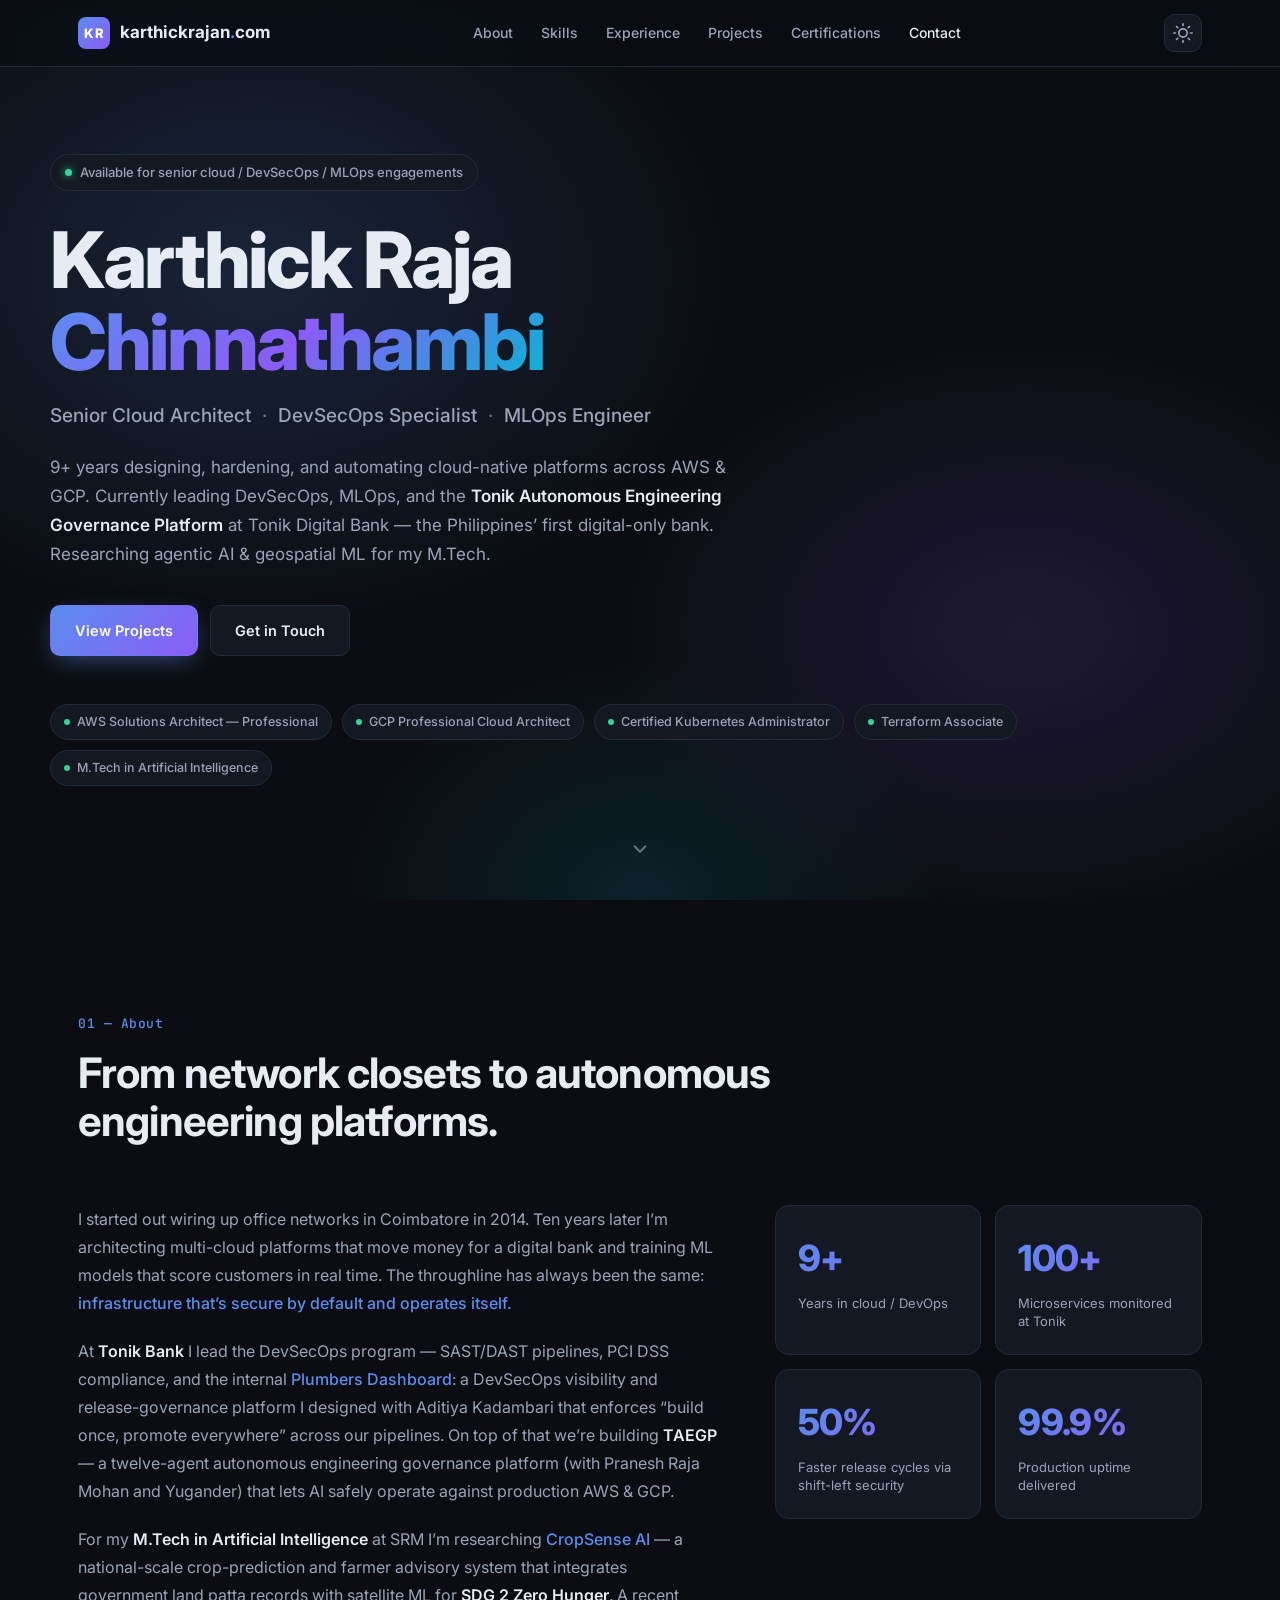
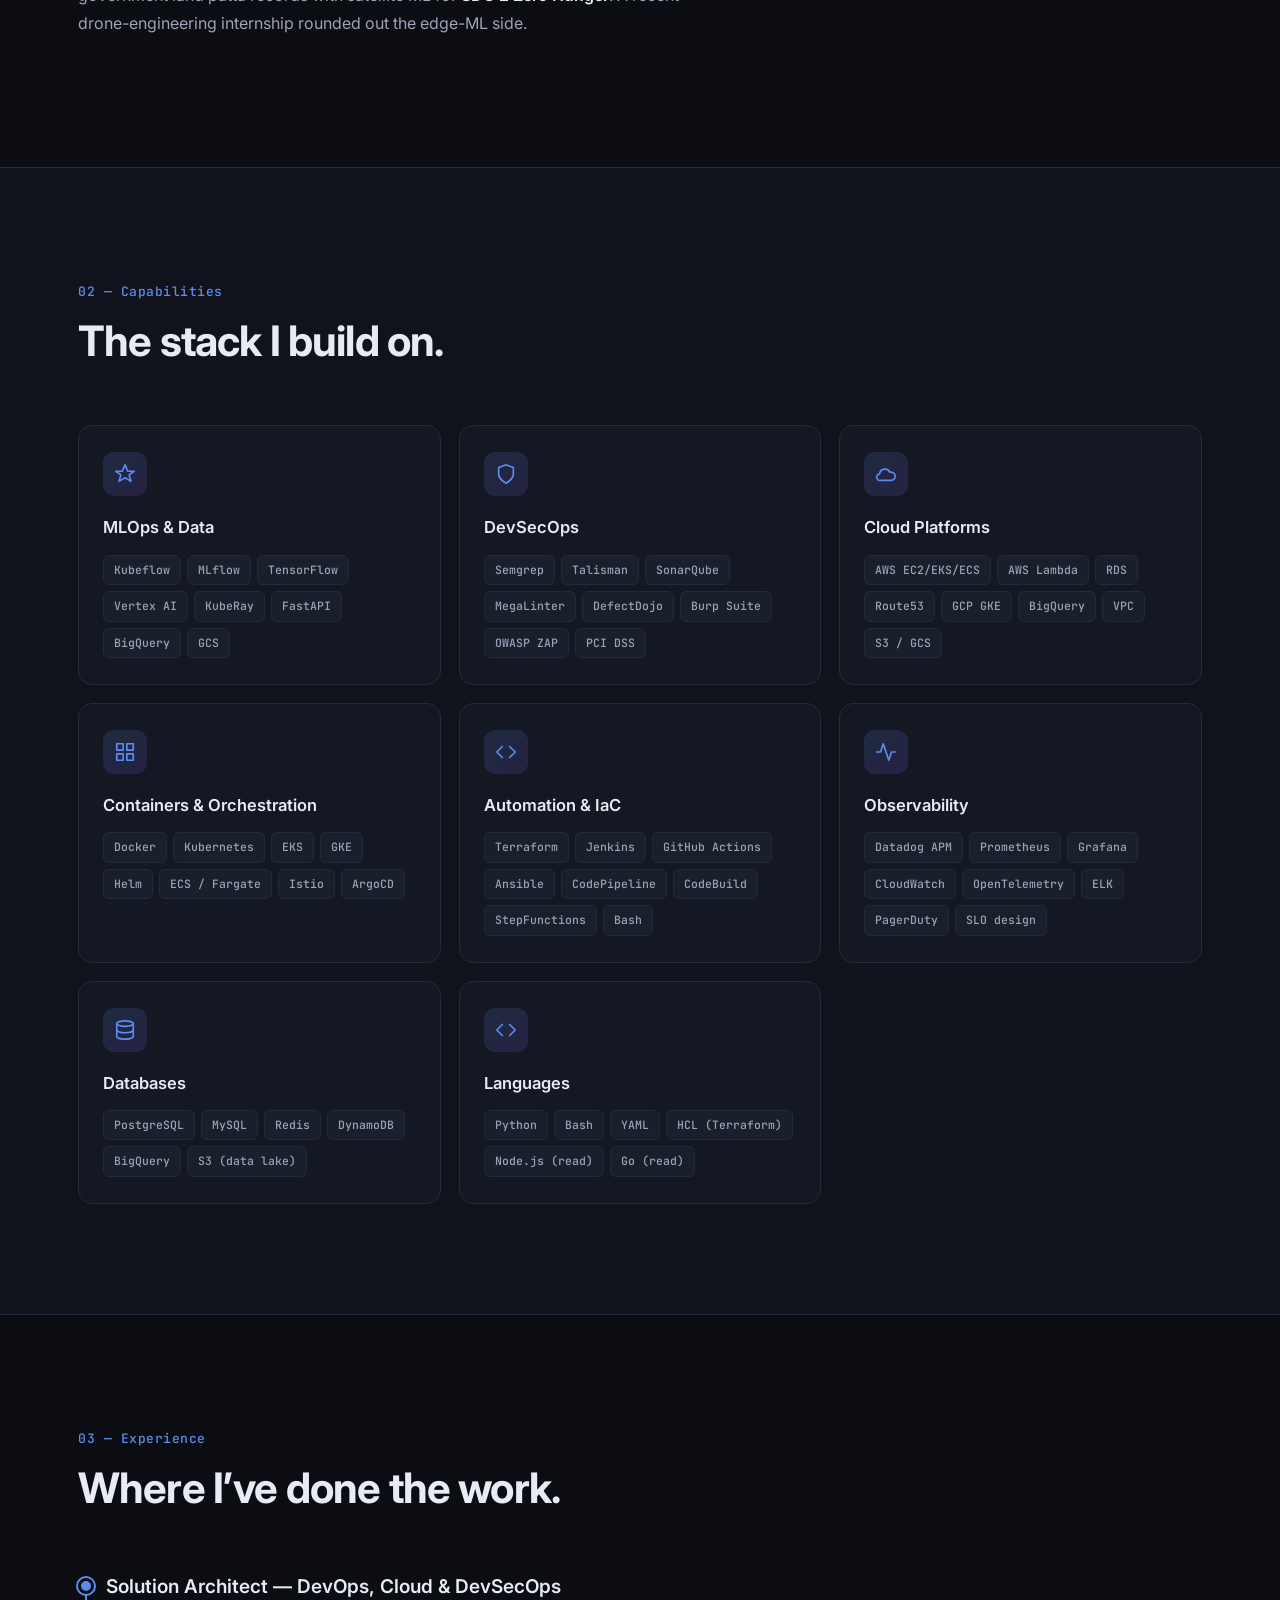
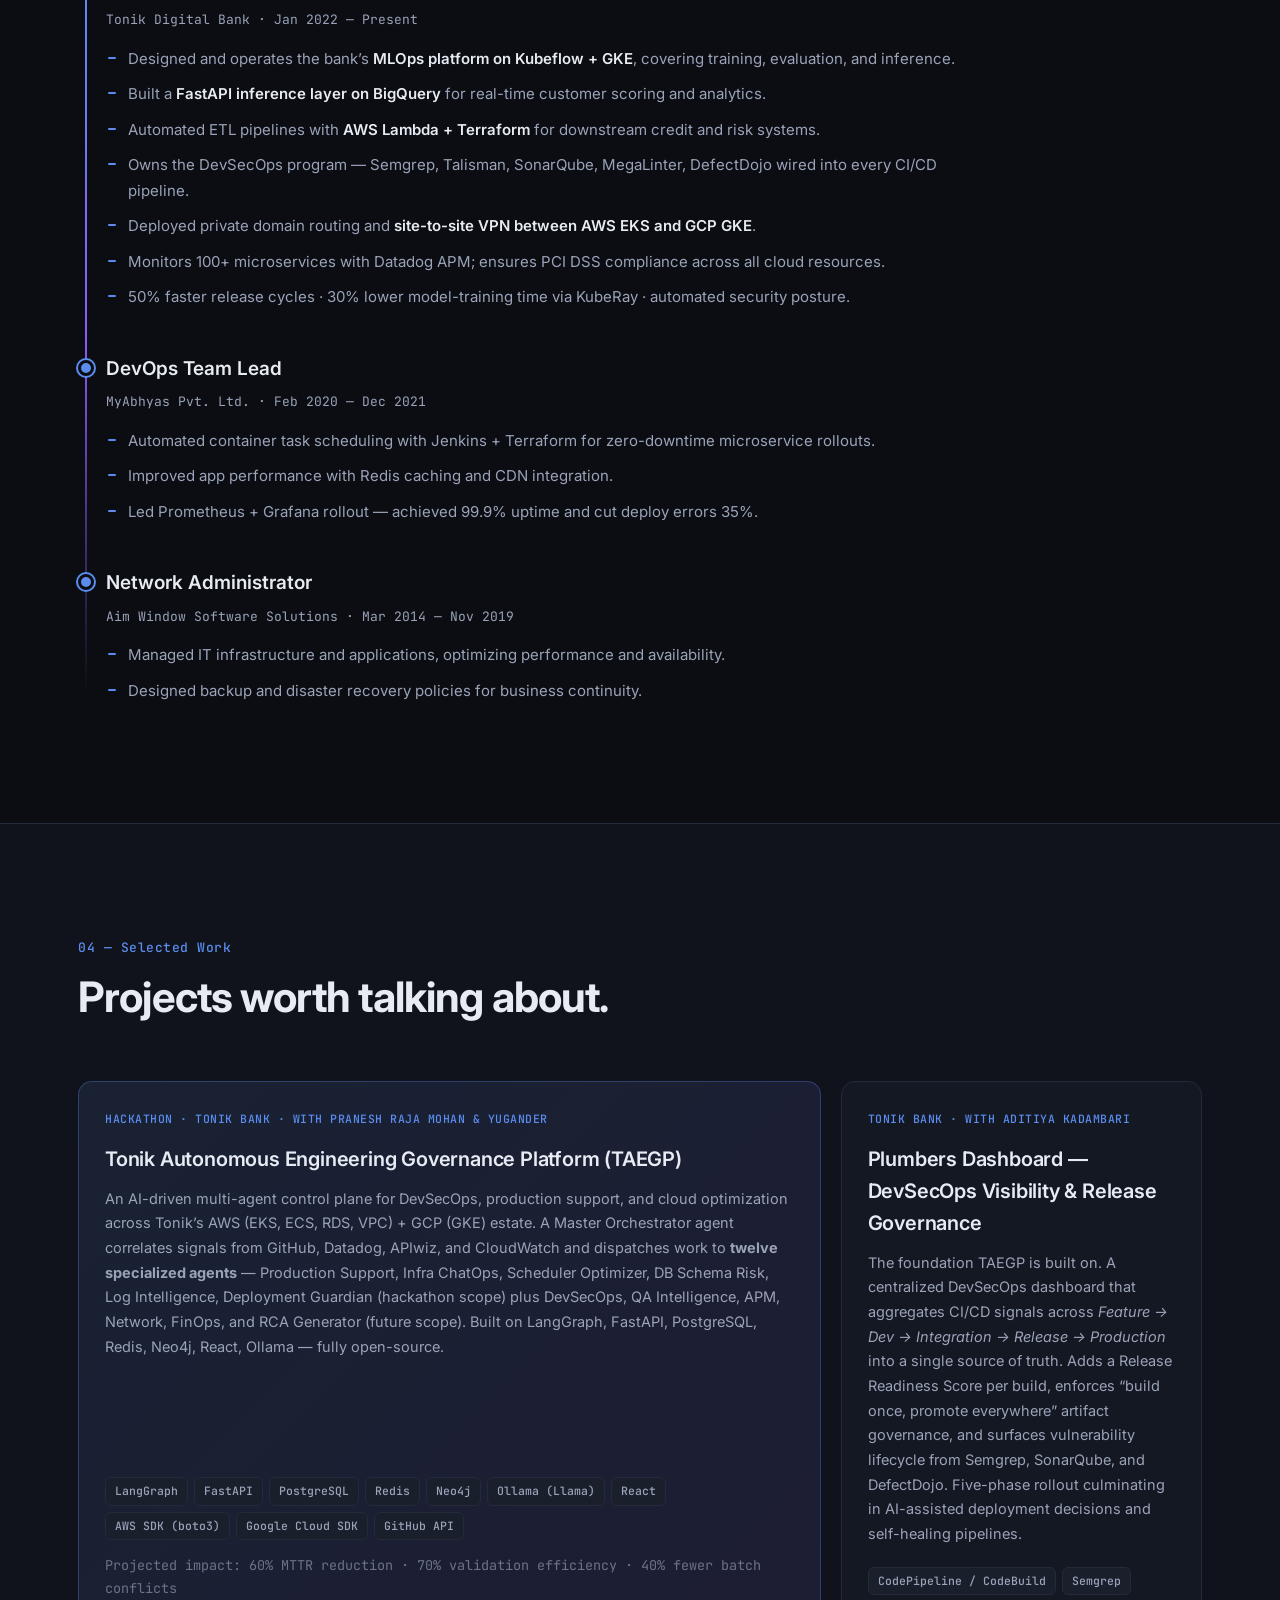
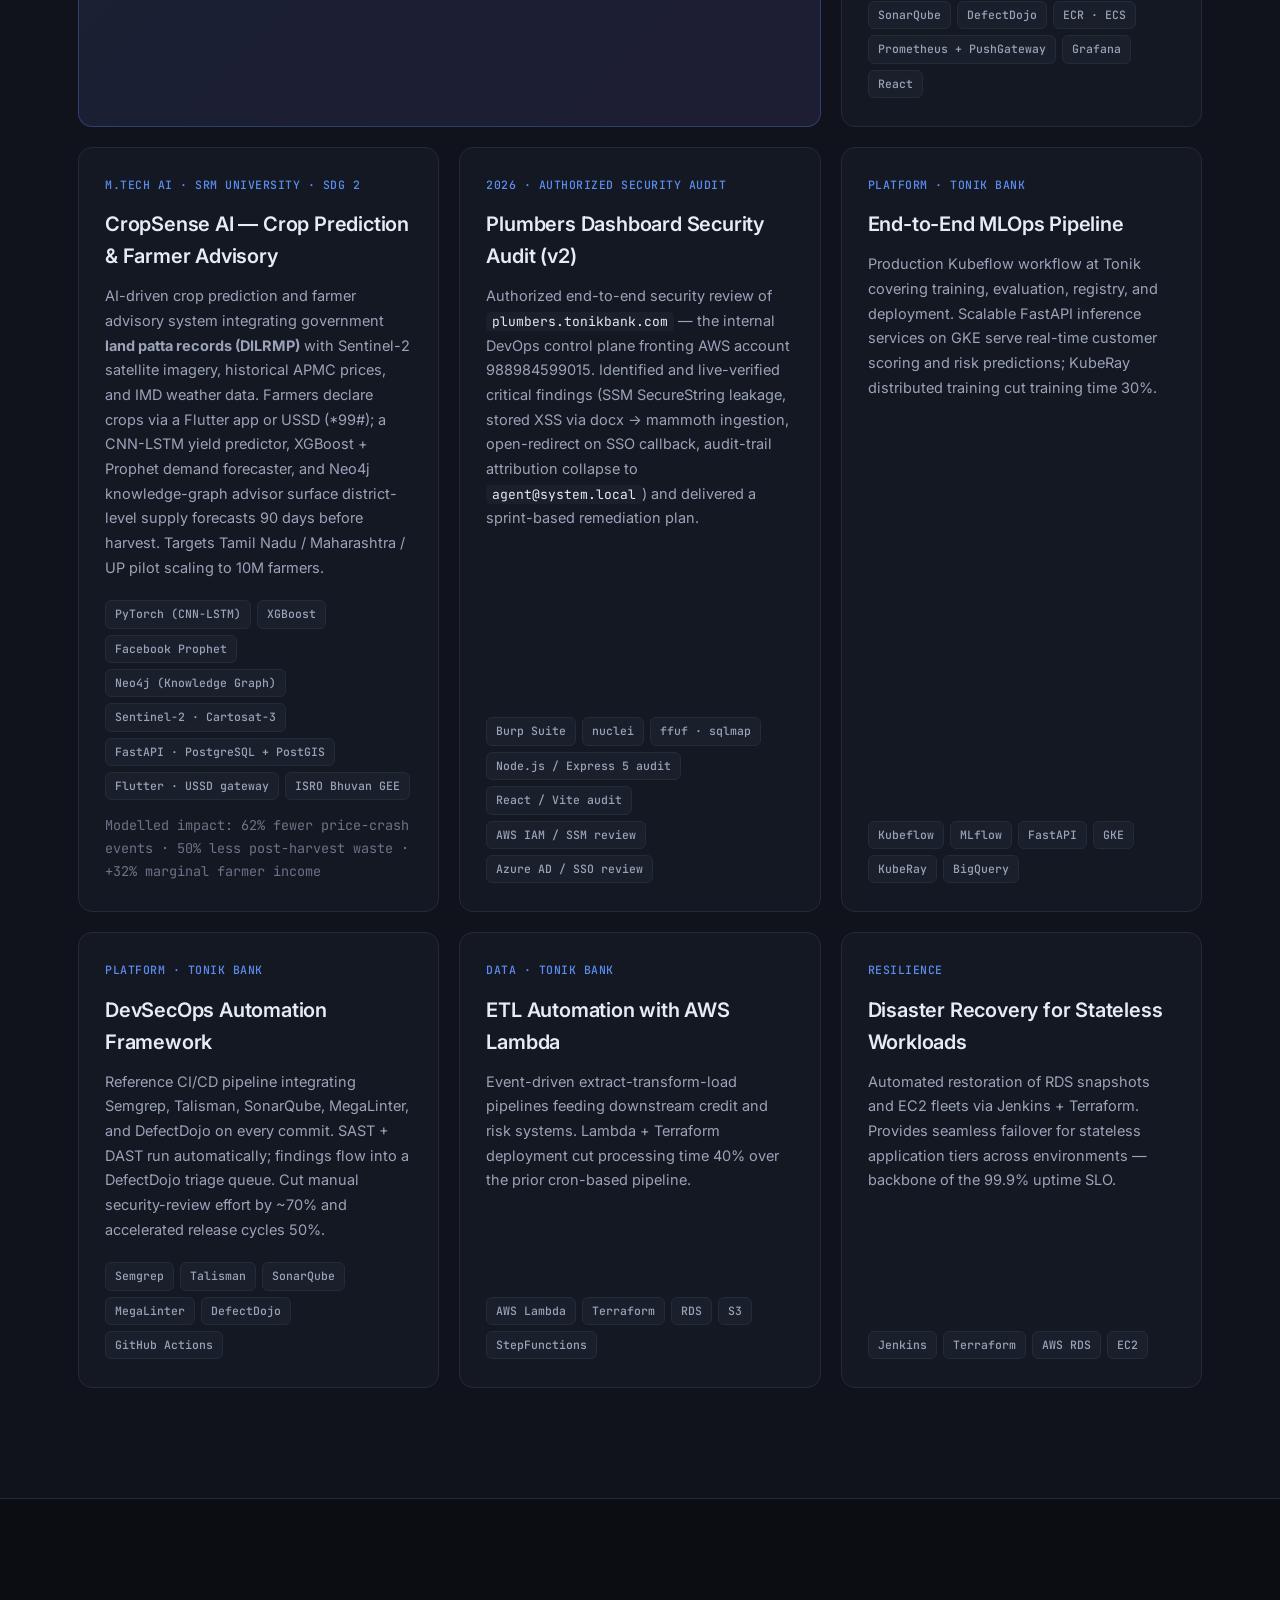
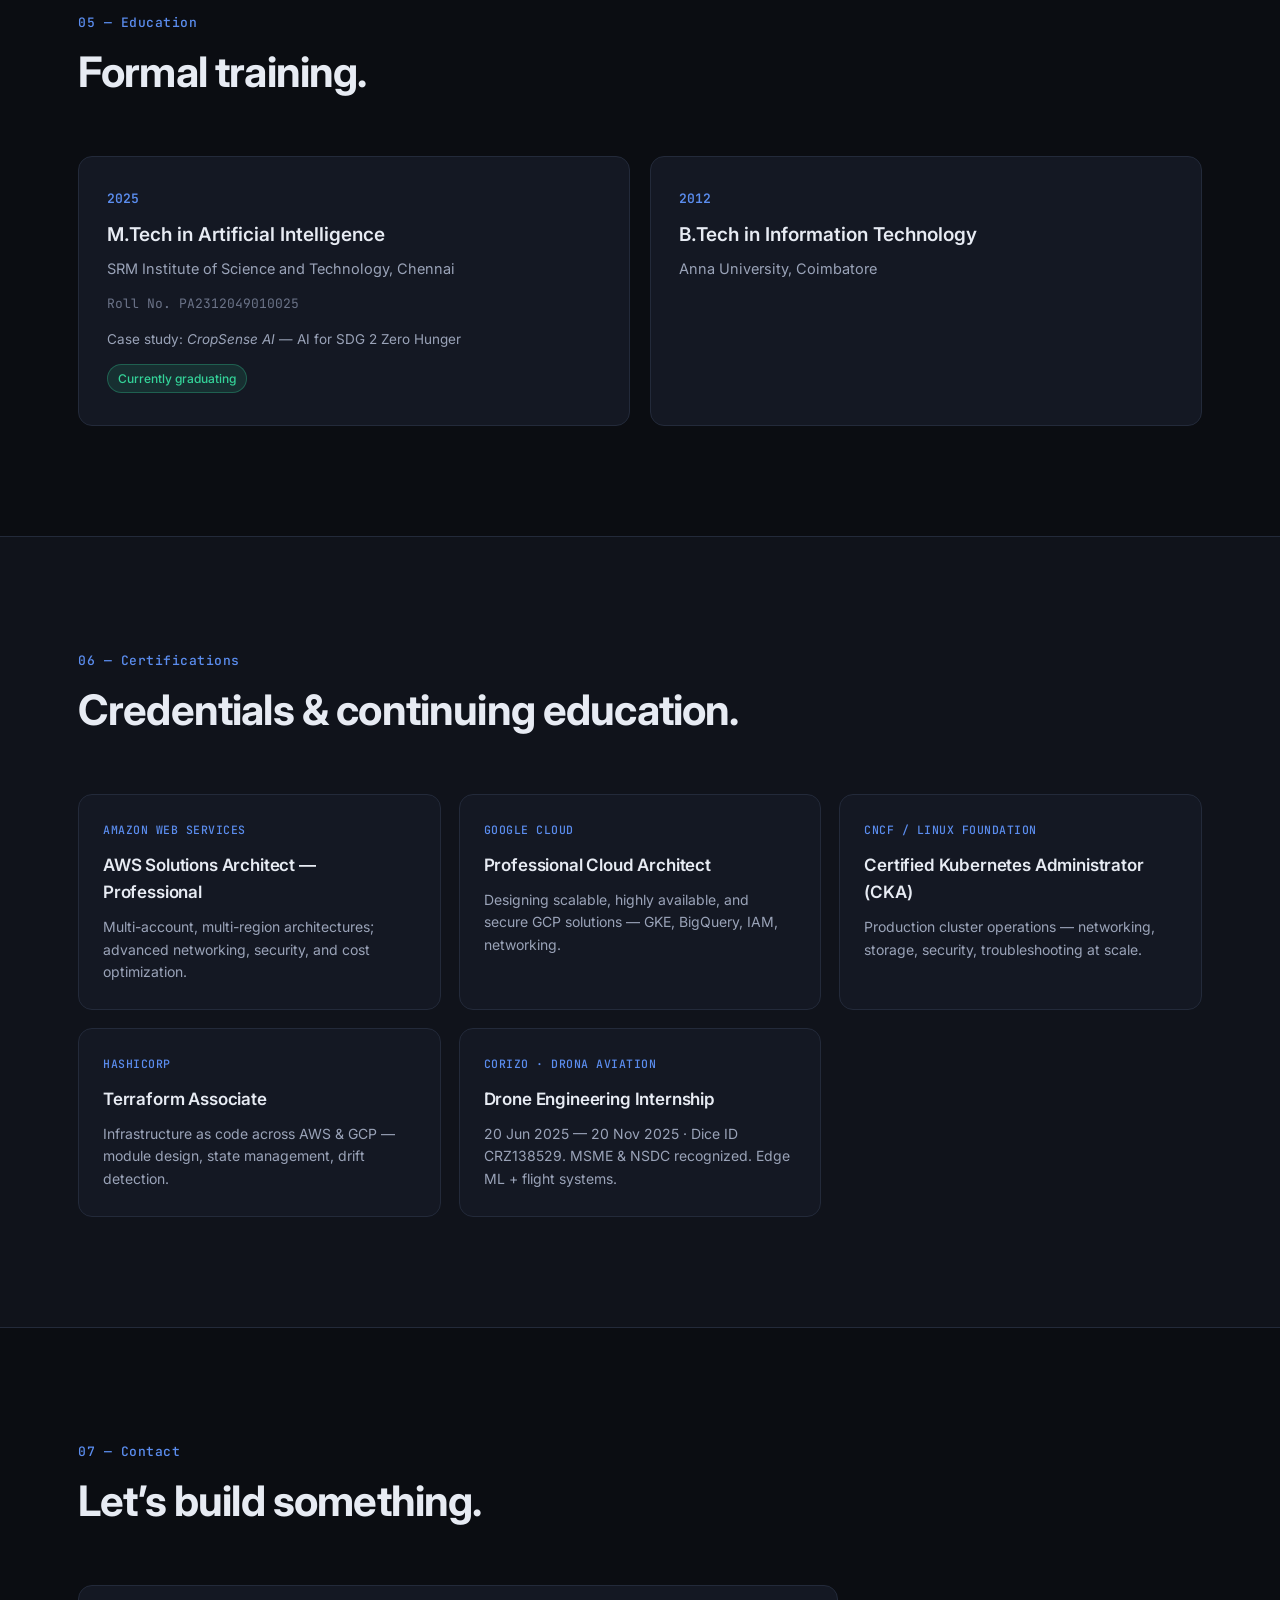
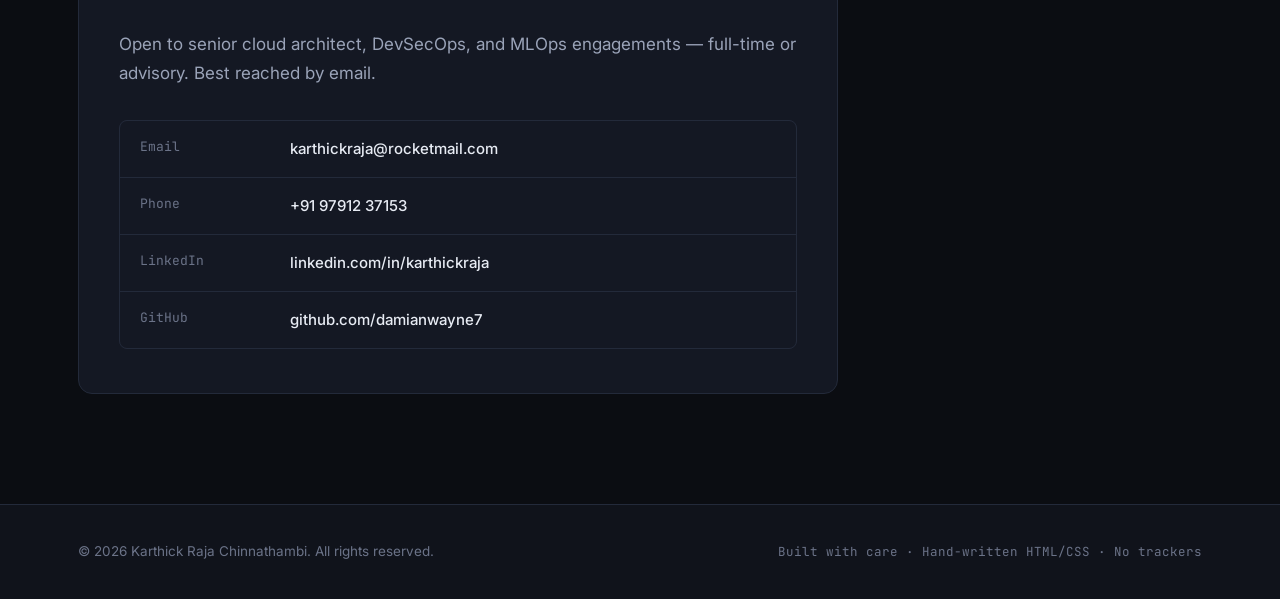
==== index.html @ 91738aa6 "Initial commit — karthickrajan.com portfolio" ====
<!DOCTYPE html>
<html lang="en">
<head>
  <meta charset="UTF-8" />
  <meta name="viewport" content="width=device-width, initial-scale=1.0" />
  <meta name="description" content="Karthick Raja Chinnathambi — Senior Cloud Architect, DevSecOps & MLOps Engineer. 9+ years building secure cloud-native platforms." />
  <title>Karthick Raja Chinnathambi — Cloud Architect &amp; DevSecOps</title>
  <link rel="preconnect" href="https://fonts.googleapis.com" />
  <link rel="preconnect" href="https://fonts.gstatic.com" crossorigin />
  <link href="https://fonts.googleapis.com/css2?family=Inter:wght@300;400;500;600;700;800&family=JetBrains+Mono:wght@400;500&display=swap" rel="stylesheet" />
  <link rel="stylesheet" href="styles.css" />
</head>
<body>
  <nav class="nav">
    <div class="nav-inner">
      <a href="#top" class="brand">
        <span class="brand-mark">KR</span>
        <span class="brand-name">karthickrajan<span class="dot">.</span>com</span>
      </a>
      <ul class="nav-links">
        <li><a href="#about">About</a></li>
        <li><a href="#skills">Skills</a></li>
        <li><a href="#experience">Experience</a></li>
        <li><a href="#projects">Projects</a></li>
        <li><a href="#certifications">Certifications</a></li>
        <li><a href="#contact">Contact</a></li>
      </ul>
      <button id="themeToggle" class="theme-toggle" aria-label="Toggle theme">
        <svg width="20" height="20" viewBox="0 0 24 24" fill="none" stroke="currentColor" stroke-width="2" stroke-linecap="round" stroke-linejoin="round"><circle cx="12" cy="12" r="5"/><line x1="12" y1="1" x2="12" y2="3"/><line x1="12" y1="21" x2="12" y2="23"/><line x1="4.22" y1="4.22" x2="5.64" y2="5.64"/><line x1="18.36" y1="18.36" x2="19.78" y2="19.78"/><line x1="1" y1="12" x2="3" y2="12"/><line x1="21" y1="12" x2="23" y2="12"/><line x1="4.22" y1="19.78" x2="5.64" y2="18.36"/><line x1="18.36" y1="5.64" x2="19.78" y2="4.22"/></svg>
      </button>
    </div>
  </nav>

  <header id="top" class="hero">
    <div class="hero-bg"></div>
    <div class="hero-inner">
      <div class="hero-tag">Available for senior cloud / DevSecOps / MLOps engagements</div>
      <h1>
        Karthick Raja <span class="gradient">Chinnathambi</span>
      </h1>
      <p class="hero-role">
        Senior Cloud Architect <span class="sep">·</span> DevSecOps Specialist <span class="sep">·</span> MLOps Engineer
      </p>
      <p class="hero-summary">
        9+ years designing, hardening, and automating cloud-native platforms across AWS &amp; GCP.
        Currently leading DevSecOps, MLOps, and the <strong>Tonik Autonomous Engineering
        Governance Platform</strong> at Tonik Digital Bank — the Philippines&rsquo; first
        digital-only bank. Researching agentic AI &amp; geospatial ML for my M.Tech.
      </p>
      <div class="hero-cta">
        <a href="#projects" class="btn btn-primary">View Projects</a>
        <a href="#contact" class="btn btn-ghost">Get in Touch</a>
      </div>
      <div class="hero-badges">
        <span class="badge"><span class="dot-green"></span> AWS Solutions Architect — Professional</span>
        <span class="badge"><span class="dot-green"></span> GCP Professional Cloud Architect</span>
        <span class="badge"><span class="dot-green"></span> Certified Kubernetes Administrator</span>
        <span class="badge"><span class="dot-green"></span> Terraform Associate</span>
        <span class="badge"><span class="dot-green"></span> M.Tech in Artificial Intelligence</span>
      </div>
    </div>
    <a href="#about" class="scroll-down" aria-label="Scroll down">
      <svg width="22" height="22" viewBox="0 0 24 24" fill="none" stroke="currentColor" stroke-width="2" stroke-linecap="round" stroke-linejoin="round"><polyline points="6 9 12 15 18 9"></polyline></svg>
    </a>
  </header>

  <section id="about" class="section">
    <div class="container">
      <div class="section-head">
        <span class="kicker">01 — About</span>
        <h2>From network closets to autonomous engineering platforms.</h2>
      </div>
      <div class="about-grid">
        <div class="about-text">
          <p>
            I started out wiring up office networks in Coimbatore in 2014. Ten years later I&rsquo;m
            architecting multi-cloud platforms that move money for a digital bank and training ML
            models that score customers in real time. The throughline has always been the same:
            <em>infrastructure that&rsquo;s secure by default and operates itself.</em>
          </p>
          <p>
            At <strong>Tonik Bank</strong> I lead the DevSecOps program — SAST/DAST pipelines, PCI
            DSS compliance, and the internal <em>Plumbers Dashboard</em>: a DevSecOps visibility
            and release-governance platform I designed with Aditiya Kadambari that enforces
            &ldquo;build once, promote everywhere&rdquo; across our pipelines. On top of that
            we&rsquo;re building <strong>TAEGP</strong> — a twelve-agent autonomous engineering
            governance platform (with Pranesh Raja Mohan and Yugander) that lets AI safely
            operate against production AWS &amp; GCP.
          </p>
          <p>
            For my <strong>M.Tech in Artificial Intelligence</strong> at SRM I&rsquo;m
            researching <em>CropSense AI</em> — a national-scale crop-prediction and farmer
            advisory system that integrates government land patta records with satellite ML for
            <strong>SDG 2 Zero Hunger</strong>. A recent drone-engineering internship rounded out
            the edge-ML side.
          </p>
        </div>
        <aside class="about-stats">
          <div class="stat"><div class="stat-num">9+</div><div class="stat-label">Years in cloud / DevOps</div></div>
          <div class="stat"><div class="stat-num">100+</div><div class="stat-label">Microservices monitored at Tonik</div></div>
          <div class="stat"><div class="stat-num">50%</div><div class="stat-label">Faster release cycles via shift-left security</div></div>
          <div class="stat"><div class="stat-num">99.9%</div><div class="stat-label">Production uptime delivered</div></div>
        </aside>
      </div>
    </div>
  </section>

  <section id="skills" class="section section-alt">
    <div class="container">
      <div class="section-head">
        <span class="kicker">02 — Capabilities</span>
        <h2>The stack I build on.</h2>
      </div>
      <div class="skills-grid">
        <div class="skill-card">
          <div class="skill-icon">
            <svg viewBox="0 0 24 24" fill="none" stroke="currentColor" stroke-width="1.8" stroke-linecap="round" stroke-linejoin="round"><path d="M12 2l3 7h7l-5.5 4 2 7L12 16l-6.5 4 2-7L2 9h7z"/></svg>
          </div>
          <h3>MLOps &amp; Data</h3>
          <ul class="pill-list">
            <li>Kubeflow</li><li>MLflow</li><li>TensorFlow</li><li>Vertex AI</li>
            <li>KubeRay</li><li>FastAPI</li><li>BigQuery</li><li>GCS</li>
          </ul>
        </div>
        <div class="skill-card">
          <div class="skill-icon">
            <svg viewBox="0 0 24 24" fill="none" stroke="currentColor" stroke-width="1.8" stroke-linecap="round" stroke-linejoin="round"><path d="M12 22s8-4 8-10V5l-8-3-8 3v7c0 6 8 10 8 10z"/></svg>
          </div>
          <h3>DevSecOps</h3>
          <ul class="pill-list">
            <li>Semgrep</li><li>Talisman</li><li>SonarQube</li><li>MegaLinter</li>
            <li>DefectDojo</li><li>Burp Suite</li><li>OWASP ZAP</li><li>PCI DSS</li>
          </ul>
        </div>
        <div class="skill-card">
          <div class="skill-icon">
            <svg viewBox="0 0 24 24" fill="none" stroke="currentColor" stroke-width="1.8" stroke-linecap="round" stroke-linejoin="round"><path d="M17.5 19a4.5 4.5 0 1 0-1.1-8.86 6 6 0 0 0-11.4 1.66A3.5 3.5 0 0 0 6 19h11.5z"/></svg>
          </div>
          <h3>Cloud Platforms</h3>
          <ul class="pill-list">
            <li>AWS EC2/EKS/ECS</li><li>AWS Lambda</li><li>RDS</li><li>Route53</li>
            <li>GCP GKE</li><li>BigQuery</li><li>VPC</li><li>S3 / GCS</li>
          </ul>
        </div>
        <div class="skill-card">
          <div class="skill-icon">
            <svg viewBox="0 0 24 24" fill="none" stroke="currentColor" stroke-width="1.8" stroke-linecap="round" stroke-linejoin="round"><rect x="3" y="3" width="7" height="7"/><rect x="14" y="3" width="7" height="7"/><rect x="14" y="14" width="7" height="7"/><rect x="3" y="14" width="7" height="7"/></svg>
          </div>
          <h3>Containers &amp; Orchestration</h3>
          <ul class="pill-list">
            <li>Docker</li><li>Kubernetes</li><li>EKS</li><li>GKE</li>
            <li>Helm</li><li>ECS / Fargate</li><li>Istio</li><li>ArgoCD</li>
          </ul>
        </div>
        <div class="skill-card">
          <div class="skill-icon">
            <svg viewBox="0 0 24 24" fill="none" stroke="currentColor" stroke-width="1.8" stroke-linecap="round" stroke-linejoin="round"><polyline points="16 18 22 12 16 6"/><polyline points="8 6 2 12 8 18"/></svg>
          </div>
          <h3>Automation &amp; IaC</h3>
          <ul class="pill-list">
            <li>Terraform</li><li>Jenkins</li><li>GitHub Actions</li><li>Ansible</li>
            <li>CodePipeline</li><li>CodeBuild</li><li>StepFunctions</li><li>Bash</li>
          </ul>
        </div>
        <div class="skill-card">
          <div class="skill-icon">
            <svg viewBox="0 0 24 24" fill="none" stroke="currentColor" stroke-width="1.8" stroke-linecap="round" stroke-linejoin="round"><path d="M22 12h-4l-3 9L9 3l-3 9H2"/></svg>
          </div>
          <h3>Observability</h3>
          <ul class="pill-list">
            <li>Datadog APM</li><li>Prometheus</li><li>Grafana</li><li>CloudWatch</li>
            <li>OpenTelemetry</li><li>ELK</li><li>PagerDuty</li><li>SLO design</li>
          </ul>
        </div>
        <div class="skill-card">
          <div class="skill-icon">
            <svg viewBox="0 0 24 24" fill="none" stroke="currentColor" stroke-width="1.8" stroke-linecap="round" stroke-linejoin="round"><ellipse cx="12" cy="5" rx="9" ry="3"/><path d="M21 12c0 1.66-4 3-9 3s-9-1.34-9-3"/><path d="M3 5v14c0 1.66 4 3 9 3s9-1.34 9-3V5"/></svg>
          </div>
          <h3>Databases</h3>
          <ul class="pill-list">
            <li>PostgreSQL</li><li>MySQL</li><li>Redis</li><li>DynamoDB</li>
            <li>BigQuery</li><li>S3 (data lake)</li>
          </ul>
        </div>
        <div class="skill-card">
          <div class="skill-icon">
            <svg viewBox="0 0 24 24" fill="none" stroke="currentColor" stroke-width="1.8" stroke-linecap="round" stroke-linejoin="round"><path d="M16 18l6-6-6-6"/><path d="M8 6l-6 6 6 6"/></svg>
          </div>
          <h3>Languages</h3>
          <ul class="pill-list">
            <li>Python</li><li>Bash</li><li>YAML</li><li>HCL (Terraform)</li>
            <li>Node.js (read)</li><li>Go (read)</li>
          </ul>
        </div>
      </div>
    </div>
  </section>

  <section id="experience" class="section">
    <div class="container">
      <div class="section-head">
        <span class="kicker">03 — Experience</span>
        <h2>Where I&rsquo;ve done the work.</h2>
      </div>
      <div class="timeline">
        <article class="tl-item">
          <div class="tl-marker"></div>
          <div class="tl-content">
            <div class="tl-head">
              <h3>Solution Architect — DevOps, Cloud &amp; DevSecOps</h3>
              <span class="tl-meta">Tonik Digital Bank · Jan 2022 — Present</span>
            </div>
            <ul class="tl-points">
              <li>Designed and operates the bank&rsquo;s <strong>MLOps platform on Kubeflow + GKE</strong>, covering training, evaluation, and inference.</li>
              <li>Built a <strong>FastAPI inference layer on BigQuery</strong> for real-time customer scoring and analytics.</li>
              <li>Automated ETL pipelines with <strong>AWS Lambda + Terraform</strong> for downstream credit and risk systems.</li>
              <li>Owns the DevSecOps program — Semgrep, Talisman, SonarQube, MegaLinter, DefectDojo wired into every CI/CD pipeline.</li>
              <li>Deployed private domain routing and <strong>site-to-site VPN between AWS EKS and GCP GKE</strong>.</li>
              <li>Monitors 100+ microservices with Datadog APM; ensures PCI DSS compliance across all cloud resources.</li>
              <li>50% faster release cycles · 30% lower model-training time via KubeRay · automated security posture.</li>
            </ul>
          </div>
        </article>

        <article class="tl-item">
          <div class="tl-marker"></div>
          <div class="tl-content">
            <div class="tl-head">
              <h3>DevOps Team Lead</h3>
              <span class="tl-meta">MyAbhyas Pvt. Ltd. · Feb 2020 — Dec 2021</span>
            </div>
            <ul class="tl-points">
              <li>Automated container task scheduling with Jenkins + Terraform for zero-downtime microservice rollouts.</li>
              <li>Improved app performance with Redis caching and CDN integration.</li>
              <li>Led Prometheus + Grafana rollout — achieved 99.9% uptime and cut deploy errors 35%.</li>
            </ul>
          </div>
        </article>

        <article class="tl-item">
          <div class="tl-marker"></div>
          <div class="tl-content">
            <div class="tl-head">
              <h3>Network Administrator</h3>
              <span class="tl-meta">Aim Window Software Solutions · Mar 2014 — Nov 2019</span>
            </div>
            <ul class="tl-points">
              <li>Managed IT infrastructure and applications, optimizing performance and availability.</li>
              <li>Designed backup and disaster recovery policies for business continuity.</li>
            </ul>
          </div>
        </article>
      </div>
    </div>
  </section>

  <section id="projects" class="section section-alt">
    <div class="container">
      <div class="section-head">
        <span class="kicker">04 — Selected Work</span>
        <h2>Projects worth talking about.</h2>
      </div>

      <div class="projects-grid">

        <article class="project-card featured">
          <div class="project-tag">Hackathon · Tonik Bank · with Pranesh Raja Mohan &amp; Yugander</div>
          <h3>Tonik Autonomous Engineering Governance Platform (TAEGP)</h3>
          <p>
            An AI-driven multi-agent control plane for DevSecOps, production support, and cloud
            optimization across Tonik&rsquo;s AWS (EKS, ECS, RDS, VPC) + GCP (GKE) estate. A
            Master Orchestrator agent correlates signals from GitHub, Datadog, APIwiz, and
            CloudWatch and dispatches work to <strong>twelve specialized agents</strong> —
            Production Support, Infra ChatOps, Scheduler Optimizer, DB Schema Risk, Log
            Intelligence, Deployment Guardian (hackathon scope) plus DevSecOps, QA Intelligence,
            APM, Network, FinOps, and RCA Generator (future scope). Built on LangGraph, FastAPI,
            PostgreSQL, Redis, Neo4j, React, Ollama — fully open-source.
          </p>
          <ul class="tech-tags">
            <li>LangGraph</li><li>FastAPI</li><li>PostgreSQL</li><li>Redis</li>
            <li>Neo4j</li><li>Ollama (Llama)</li><li>React</li>
            <li>AWS SDK (boto3)</li><li>Google Cloud SDK</li><li>GitHub API</li>
          </ul>
          <p style="margin-top:14px; margin-bottom:0; font-size: 13.5px; color: var(--text-muted); font-family: var(--font-mono);">
            Projected impact: 60% MTTR reduction · 70% validation efficiency · 40% fewer batch conflicts
          </p>
        </article>

        <article class="project-card">
          <div class="project-tag">Tonik Bank · with Aditiya Kadambari</div>
          <h3>Plumbers Dashboard — DevSecOps Visibility &amp; Release Governance</h3>
          <p>
            The foundation TAEGP is built on. A centralized DevSecOps dashboard that aggregates
            CI/CD signals across <em>Feature → Dev → Integration → Release → Production</em> into
            a single source of truth. Adds a Release Readiness Score per build, enforces
            &ldquo;build once, promote everywhere&rdquo; artifact governance, and surfaces
            vulnerability lifecycle from Semgrep, SonarQube, and DefectDojo. Five-phase rollout
            culminating in AI-assisted deployment decisions and self-healing pipelines.
          </p>
          <ul class="tech-tags">
            <li>CodePipeline / CodeBuild</li><li>Semgrep</li><li>SonarQube</li><li>DefectDojo</li>
            <li>ECR · ECS</li><li>Prometheus + PushGateway</li><li>Grafana</li><li>React</li>
          </ul>
        </article>

        <article class="project-card">
          <div class="project-tag">M.Tech AI · SRM University · SDG 2</div>
          <h3>CropSense AI — Crop Prediction &amp; Farmer Advisory</h3>
          <p>
            AI-driven crop prediction and farmer advisory system integrating government
            <strong>land patta records (DILRMP)</strong> with Sentinel-2 satellite imagery,
            historical APMC prices, and IMD weather data. Farmers declare crops via a Flutter app
            or USSD (*99#); a CNN-LSTM yield predictor, XGBoost + Prophet demand forecaster, and
            Neo4j knowledge-graph advisor surface district-level supply forecasts 90 days before
            harvest. Targets Tamil Nadu / Maharashtra / UP pilot scaling to 10M farmers.
          </p>
          <ul class="tech-tags">
            <li>PyTorch (CNN-LSTM)</li><li>XGBoost</li><li>Facebook Prophet</li>
            <li>Neo4j (Knowledge Graph)</li><li>Sentinel-2 · Cartosat-3</li>
            <li>FastAPI · PostgreSQL + PostGIS</li><li>Flutter · USSD gateway</li>
            <li>ISRO Bhuvan GEE</li>
          </ul>
          <p style="margin-top:14px; margin-bottom:0; font-size: 13.5px; color: var(--text-muted); font-family: var(--font-mono);">
            Modelled impact: 62% fewer price-crash events · 50% less post-harvest waste · +32% marginal farmer income
          </p>
        </article>

        <article class="project-card">
          <div class="project-tag">2026 · Authorized Security Audit</div>
          <h3>Plumbers Dashboard Security Audit (v2)</h3>
          <p>
            Authorized end-to-end security review of <code>plumbers.tonikbank.com</code> —
            the internal DevOps control plane fronting AWS account 988984599015. Identified and
            live-verified critical findings (SSM SecureString leakage, stored XSS via docx →
            mammoth ingestion, open-redirect on SSO callback, audit-trail attribution collapse to
            <code>agent@system.local</code>) and delivered a sprint-based remediation plan.
          </p>
          <ul class="tech-tags">
            <li>Burp Suite</li><li>nuclei</li><li>ffuf · sqlmap</li>
            <li>Node.js / Express 5 audit</li><li>React / Vite audit</li>
            <li>AWS IAM / SSM review</li><li>Azure AD / SSO review</li>
          </ul>
        </article>

        <article class="project-card">
          <div class="project-tag">Platform · Tonik Bank</div>
          <h3>End-to-End MLOps Pipeline</h3>
          <p>
            Production Kubeflow workflow at Tonik covering training, evaluation, registry, and
            deployment. Scalable FastAPI inference services on GKE serve real-time customer
            scoring and risk predictions; KubeRay distributed training cut training time 30%.
          </p>
          <ul class="tech-tags">
            <li>Kubeflow</li><li>MLflow</li><li>FastAPI</li><li>GKE</li><li>KubeRay</li><li>BigQuery</li>
          </ul>
        </article>

        <article class="project-card">
          <div class="project-tag">Platform · Tonik Bank</div>
          <h3>DevSecOps Automation Framework</h3>
          <p>
            Reference CI/CD pipeline integrating Semgrep, Talisman, SonarQube, MegaLinter, and
            DefectDojo on every commit. SAST + DAST run automatically; findings flow into a
            DefectDojo triage queue. Cut manual security-review effort by ~70% and accelerated
            release cycles 50%.
          </p>
          <ul class="tech-tags">
            <li>Semgrep</li><li>Talisman</li><li>SonarQube</li><li>MegaLinter</li><li>DefectDojo</li><li>GitHub Actions</li>
          </ul>
        </article>

        <article class="project-card">
          <div class="project-tag">Data · Tonik Bank</div>
          <h3>ETL Automation with AWS Lambda</h3>
          <p>
            Event-driven extract-transform-load pipelines feeding downstream credit and risk
            systems. Lambda + Terraform deployment cut processing time 40% over the prior
            cron-based pipeline.
          </p>
          <ul class="tech-tags">
            <li>AWS Lambda</li><li>Terraform</li><li>RDS</li><li>S3</li><li>StepFunctions</li>
          </ul>
        </article>

        <article class="project-card">
          <div class="project-tag">Resilience</div>
          <h3>Disaster Recovery for Stateless Workloads</h3>
          <p>
            Automated restoration of RDS snapshots and EC2 fleets via Jenkins + Terraform.
            Provides seamless failover for stateless application tiers across environments —
            backbone of the 99.9% uptime SLO.
          </p>
          <ul class="tech-tags">
            <li>Jenkins</li><li>Terraform</li><li>AWS RDS</li><li>EC2</li>
          </ul>
        </article>

      </div>
    </div>
  </section>

  <section id="education" class="section">
    <div class="container">
      <div class="section-head">
        <span class="kicker">05 — Education</span>
        <h2>Formal training.</h2>
      </div>
      <div class="edu-grid">
        <article class="edu-card">
          <div class="edu-year">2025</div>
          <h3>M.Tech in Artificial Intelligence</h3>
          <p>SRM Institute of Science and Technology, Chennai</p>
          <p style="font-family: var(--font-mono); font-size: 13px; color: var(--text-muted); margin-top: 4px;">
            Roll No. PA2312049010025
          </p>
          <p style="font-size: 13.5px; color: var(--text-dim); margin-top: 10px;">
            Case study: <em>CropSense AI</em> — AI for SDG 2 Zero Hunger
          </p>
          <span class="edu-badge">Currently graduating</span>
        </article>
        <article class="edu-card">
          <div class="edu-year">2012</div>
          <h3>B.Tech in Information Technology</h3>
          <p>Anna University, Coimbatore</p>
        </article>
      </div>
    </div>
  </section>

  <section id="certifications" class="section section-alt">
    <div class="container">
      <div class="section-head">
        <span class="kicker">06 — Certifications</span>
        <h2>Credentials &amp; continuing education.</h2>
      </div>
      <div class="certs-grid">
        <article class="cert-card">
          <div class="cert-issuer">Amazon Web Services</div>
          <h3>AWS Solutions Architect — Professional</h3>
          <p>Multi-account, multi-region architectures; advanced networking, security, and cost optimization.</p>
        </article>
        <article class="cert-card">
          <div class="cert-issuer">Google Cloud</div>
          <h3>Professional Cloud Architect</h3>
          <p>Designing scalable, highly available, and secure GCP solutions — GKE, BigQuery, IAM, networking.</p>
        </article>
        <article class="cert-card">
          <div class="cert-issuer">CNCF / Linux Foundation</div>
          <h3>Certified Kubernetes Administrator (CKA)</h3>
          <p>Production cluster operations — networking, storage, security, troubleshooting at scale.</p>
        </article>
        <article class="cert-card">
          <div class="cert-issuer">HashiCorp</div>
          <h3>Terraform Associate</h3>
          <p>Infrastructure as code across AWS &amp; GCP — module design, state management, drift detection.</p>
        </article>
        <article class="cert-card">
          <div class="cert-issuer">Corizo · Drona Aviation</div>
          <h3>Drone Engineering Internship</h3>
          <p>20 Jun 2025 — 20 Nov 2025 · Dice ID CRZ138529. MSME &amp; NSDC recognized. Edge ML + flight systems.</p>
        </article>
      </div>
    </div>
  </section>

  <section id="contact" class="section">
    <div class="container">
      <div class="section-head">
        <span class="kicker">07 — Contact</span>
        <h2>Let&rsquo;s build something.</h2>
      </div>
      <div class="contact-card">
        <p class="contact-lead">
          Open to senior cloud architect, DevSecOps, and MLOps engagements — full-time or
          advisory. Best reached by email.
        </p>
        <div class="contact-rows">
          <a class="contact-row" href="mailto:karthickraja@rocketmail.com">
            <span class="contact-label">Email</span>
            <span class="contact-value">karthickraja@rocketmail.com</span>
          </a>
          <a class="contact-row" href="tel:+919791237153">
            <span class="contact-label">Phone</span>
            <span class="contact-value">+91 97912 37153</span>
          </a>
          <a class="contact-row" href="https://www.linkedin.com/in/karthickraja" target="_blank" rel="noopener">
            <span class="contact-label">LinkedIn</span>
            <span class="contact-value">linkedin.com/in/karthickraja</span>
          </a>
          <a class="contact-row" href="https://github.com/damianwayne7" target="_blank" rel="noopener">
            <span class="contact-label">GitHub</span>
            <span class="contact-value">github.com/damianwayne7</span>
          </a>
        </div>
      </div>
    </div>
  </section>

  <footer class="footer">
    <div class="container footer-inner">
      <div>&copy; <span id="year"></span> Karthick Raja Chinnathambi. All rights reserved.</div>
      <div class="footer-meta">Built with care · Hand-written HTML/CSS · No trackers</div>
    </div>
  </footer>

  <script src="script.js"></script>
</body>
</html>
---- styles.css ----
/* ============================================================
   karthickrajan.com  —  styles
   ============================================================ */

:root {
  --bg: #0b0d12;
  --bg-alt: #10131b;
  --panel: #141823;
  --panel-2: #1a1f2c;
  --border: #232a3a;
  --text: #e7ebf3;
  --text-dim: #9aa3b8;
  --text-muted: #6b7388;
  --brand: #5b8def;
  --brand-2: #8b5cf6;
  --brand-3: #06b6d4;
  --accent: #34d399;
  --danger: #f87171;
  --radius: 14px;
  --radius-sm: 8px;
  --shadow: 0 10px 40px -10px rgba(0,0,0,0.5);
  --shadow-lg: 0 30px 80px -20px rgba(0,0,0,0.6);
  --container: 1180px;
  --font-sans: 'Inter', system-ui, -apple-system, Segoe UI, Roboto, sans-serif;
  --font-mono: 'JetBrains Mono', ui-monospace, SFMono-Regular, monospace;
  --transition: 0.25s cubic-bezier(0.4, 0, 0.2, 1);
}

html[data-theme='light'] {
  --bg: #ffffff;
  --bg-alt: #f6f8fc;
  --panel: #ffffff;
  --panel-2: #f1f4fa;
  --border: #e3e8f0;
  --text: #0f1422;
  --text-dim: #475068;
  --text-muted: #6b7388;
  --shadow: 0 10px 40px -15px rgba(15, 20, 34, 0.15);
  --shadow-lg: 0 30px 80px -25px rgba(15, 20, 34, 0.2);
}

* { box-sizing: border-box; margin: 0; padding: 0; }

html { scroll-behavior: smooth; }

body {
  font-family: var(--font-sans);
  background: var(--bg);
  color: var(--text);
  line-height: 1.6;
  font-weight: 400;
  -webkit-font-smoothing: antialiased;
  -moz-osx-font-smoothing: grayscale;
  overflow-x: hidden;
}

a { color: inherit; text-decoration: none; }

.container {
  max-width: var(--container);
  margin: 0 auto;
  padding: 0 28px;
}

/* ============================================================
   Nav
   ============================================================ */
.nav {
  position: fixed;
  top: 0; left: 0; right: 0;
  background: rgba(11, 13, 18, 0.7);
  backdrop-filter: saturate(180%) blur(20px);
  -webkit-backdrop-filter: saturate(180%) blur(20px);
  border-bottom: 1px solid var(--border);
  z-index: 100;
}

html[data-theme='light'] .nav {
  background: rgba(255, 255, 255, 0.8);
}

.nav-inner {
  max-width: var(--container);
  margin: 0 auto;
  padding: 14px 28px;
  display: flex;
  align-items: center;
  justify-content: space-between;
  gap: 24px;
}

.brand {
  display: flex; align-items: center; gap: 10px;
  font-weight: 700; font-size: 17px;
}
.brand-mark {
  display: inline-flex;
  align-items: center; justify-content: center;
  width: 32px; height: 32px;
  border-radius: 8px;
  background: linear-gradient(135deg, var(--brand), var(--brand-2));
  color: white;
  font-size: 13px;
  font-weight: 800;
  letter-spacing: 0.5px;
}
.brand-name .dot { color: var(--brand); }

.nav-links {
  display: flex; gap: 28px; list-style: none;
  font-size: 14px;
  font-weight: 500;
}
.nav-links a {
  color: var(--text-dim);
  transition: color var(--transition);
}
.nav-links a:hover { color: var(--text); }

.theme-toggle {
  background: var(--panel);
  border: 1px solid var(--border);
  color: var(--text-dim);
  width: 38px; height: 38px;
  border-radius: 10px;
  cursor: pointer;
  display: flex; align-items: center; justify-content: center;
  transition: all var(--transition);
}
.theme-toggle:hover {
  color: var(--text);
  border-color: var(--brand);
}

@media (max-width: 760px) {
  .nav-links { display: none; }
}

/* ============================================================
   Hero
   ============================================================ */
.hero {
  position: relative;
  min-height: 100vh;
  padding: 120px 28px 80px;
  display: flex;
  align-items: center;
  overflow: hidden;
}

.hero-bg {
  position: absolute; inset: 0;
  background:
    radial-gradient(ellipse 800px 600px at 20% 30%, rgba(91, 141, 239, 0.18), transparent 60%),
    radial-gradient(ellipse 700px 500px at 80% 70%, rgba(139, 92, 246, 0.15), transparent 60%),
    radial-gradient(ellipse 500px 400px at 50% 100%, rgba(6, 182, 212, 0.12), transparent 60%);
  pointer-events: none;
  z-index: 0;
}

html[data-theme='light'] .hero-bg {
  background:
    radial-gradient(ellipse 800px 600px at 20% 30%, rgba(91, 141, 239, 0.12), transparent 60%),
    radial-gradient(ellipse 700px 500px at 80% 70%, rgba(139, 92, 246, 0.08), transparent 60%);
}

.hero-inner {
  position: relative;
  z-index: 1;
  max-width: var(--container);
  margin: 0 auto;
  width: 100%;
}

.hero-tag {
  display: inline-flex;
  align-items: center;
  gap: 8px;
  padding: 7px 14px;
  background: var(--panel);
  border: 1px solid var(--border);
  border-radius: 100px;
  font-size: 13px;
  font-weight: 500;
  color: var(--text-dim);
  margin-bottom: 28px;
}
.hero-tag::before {
  content: '';
  width: 7px; height: 7px;
  border-radius: 50%;
  background: var(--accent);
  box-shadow: 0 0 10px var(--accent);
}

.hero h1 {
  font-size: clamp(40px, 7vw, 78px);
  line-height: 1.05;
  font-weight: 800;
  letter-spacing: -0.03em;
  margin-bottom: 18px;
  max-width: 900px;
}
.gradient {
  background: linear-gradient(135deg, var(--brand), var(--brand-2) 50%, var(--brand-3));
  -webkit-background-clip: text;
  background-clip: text;
  color: transparent;
}

.hero-role {
  font-size: clamp(16px, 2vw, 19px);
  font-weight: 500;
  color: var(--text-dim);
  margin-bottom: 22px;
}
.hero-role .sep { color: var(--text-muted); margin: 0 6px; }

.hero-summary {
  font-size: clamp(15px, 1.6vw, 17px);
  color: var(--text-dim);
  max-width: 720px;
  margin-bottom: 36px;
  line-height: 1.7;
}
.hero-summary strong { color: var(--text); font-weight: 600; }

.hero-cta {
  display: flex;
  gap: 12px;
  margin-bottom: 48px;
  flex-wrap: wrap;
}

.btn {
  display: inline-flex;
  align-items: center;
  justify-content: center;
  gap: 8px;
  padding: 13px 24px;
  border-radius: 10px;
  font-size: 14.5px;
  font-weight: 600;
  cursor: pointer;
  transition: all var(--transition);
  border: 1px solid transparent;
}
.btn-primary {
  background: linear-gradient(135deg, var(--brand), var(--brand-2));
  color: white;
  box-shadow: 0 8px 24px -6px rgba(91, 141, 239, 0.5);
}
.btn-primary:hover { transform: translateY(-2px); box-shadow: 0 12px 32px -6px rgba(91, 141, 239, 0.6); }
.btn-ghost {
  background: var(--panel);
  border-color: var(--border);
  color: var(--text);
}
.btn-ghost:hover { border-color: var(--brand); color: var(--brand); }

.hero-badges {
  display: flex;
  flex-wrap: wrap;
  gap: 10px;
}
.badge {
  display: inline-flex;
  align-items: center;
  gap: 7px;
  padding: 7px 13px;
  background: var(--panel);
  border: 1px solid var(--border);
  border-radius: 100px;
  font-size: 12.5px;
  font-weight: 500;
  color: var(--text-dim);
}
.dot-green {
  width: 6px; height: 6px;
  background: var(--accent);
  border-radius: 50%;
  display: inline-block;
}

.scroll-down {
  position: absolute;
  bottom: 32px;
  left: 50%;
  transform: translateX(-50%);
  color: var(--text-muted);
  animation: bounce 2.5s infinite;
  z-index: 1;
}
@keyframes bounce {
  0%, 100% { transform: translate(-50%, 0); }
  50%      { transform: translate(-50%, 8px); }
}

/* ============================================================
   Sections
   ============================================================ */
.section {
  padding: 110px 0;
  position: relative;
}
.section-alt {
  background: var(--bg-alt);
  border-top: 1px solid var(--border);
  border-bottom: 1px solid var(--border);
}

.section-head {
  max-width: 780px;
  margin-bottom: 60px;
}
.kicker {
  display: inline-block;
  font-family: var(--font-mono);
  font-size: 13px;
  font-weight: 500;
  color: var(--brand);
  margin-bottom: 14px;
  letter-spacing: 0.5px;
}
.section-head h2 {
  font-size: clamp(28px, 4vw, 42px);
  font-weight: 700;
  letter-spacing: -0.02em;
  line-height: 1.15;
}

/* ============================================================
   About
   ============================================================ */
.about-grid {
  display: grid;
  grid-template-columns: 1.5fr 1fr;
  gap: 56px;
  align-items: start;
}
@media (max-width: 880px) {
  .about-grid { grid-template-columns: 1fr; gap: 40px; }
}

.about-text p {
  font-size: 16px;
  color: var(--text-dim);
  margin-bottom: 20px;
  line-height: 1.75;
}
.about-text strong { color: var(--text); font-weight: 600; }
.about-text em { color: var(--brand); font-style: normal; font-weight: 500; }

.about-stats {
  display: grid;
  grid-template-columns: 1fr 1fr;
  gap: 14px;
}
.stat {
  background: var(--panel);
  border: 1px solid var(--border);
  border-radius: var(--radius);
  padding: 24px 22px;
  transition: all var(--transition);
}
.stat:hover { border-color: var(--brand); transform: translateY(-3px); }
.stat-num {
  font-size: 36px;
  font-weight: 800;
  letter-spacing: -0.02em;
  background: linear-gradient(135deg, var(--brand), var(--brand-2));
  -webkit-background-clip: text;
  background-clip: text;
  color: transparent;
  margin-bottom: 6px;
}
.stat-label {
  font-size: 13px;
  color: var(--text-dim);
  line-height: 1.4;
}

/* ============================================================
   Skills
   ============================================================ */
.skills-grid {
  display: grid;
  grid-template-columns: repeat(auto-fill, minmax(280px, 1fr));
  gap: 18px;
}

.skill-card {
  background: var(--panel);
  border: 1px solid var(--border);
  border-radius: var(--radius);
  padding: 26px 24px;
  transition: all var(--transition);
}
.skill-card:hover {
  border-color: var(--brand);
  transform: translateY(-4px);
  box-shadow: var(--shadow);
}
.skill-icon {
  width: 44px; height: 44px;
  border-radius: 11px;
  background: linear-gradient(135deg, rgba(91, 141, 239, 0.15), rgba(139, 92, 246, 0.15));
  color: var(--brand);
  display: flex; align-items: center; justify-content: center;
  margin-bottom: 18px;
}
.skill-icon svg { width: 22px; height: 22px; }
.skill-card h3 {
  font-size: 16.5px;
  font-weight: 600;
  margin-bottom: 14px;
}
.pill-list {
  list-style: none;
  display: flex;
  flex-wrap: wrap;
  gap: 6px;
}
.pill-list li {
  font-family: var(--font-mono);
  font-size: 11.5px;
  font-weight: 500;
  padding: 5px 10px;
  background: var(--panel-2);
  border: 1px solid var(--border);
  border-radius: 6px;
  color: var(--text-dim);
}

/* ============================================================
   Experience timeline
   ============================================================ */
.timeline {
  position: relative;
  padding-left: 28px;
  max-width: 920px;
}
.timeline::before {
  content: '';
  position: absolute;
  left: 7px;
  top: 8px;
  bottom: 8px;
  width: 2px;
  background: linear-gradient(to bottom, var(--brand), var(--brand-2), transparent);
}

.tl-item {
  position: relative;
  margin-bottom: 44px;
}
.tl-item:last-child { margin-bottom: 0; }

.tl-marker {
  position: absolute;
  left: -28px;
  top: 6px;
  width: 16px; height: 16px;
  border-radius: 50%;
  background: var(--brand);
  border: 3px solid var(--bg);
  box-shadow: 0 0 0 2px var(--brand);
}

.tl-head {
  margin-bottom: 14px;
}
.tl-head h3 {
  font-size: 19px;
  font-weight: 600;
  margin-bottom: 4px;
}
.tl-meta {
  font-family: var(--font-mono);
  font-size: 13px;
  color: var(--text-dim);
}

.tl-points {
  list-style: none;
  padding-left: 0;
}
.tl-points li {
  position: relative;
  padding-left: 22px;
  margin-bottom: 10px;
  color: var(--text-dim);
  font-size: 15px;
  line-height: 1.7;
}
.tl-points li::before {
  content: '';
  position: absolute;
  left: 2px;
  top: 11px;
  width: 8px; height: 2px;
  background: var(--brand);
  border-radius: 1px;
}
.tl-points strong { color: var(--text); font-weight: 600; }

/* ============================================================
   Projects
   ============================================================ */
.projects-grid {
  display: grid;
  grid-template-columns: repeat(auto-fill, minmax(340px, 1fr));
  gap: 20px;
}

.project-card {
  background: var(--panel);
  border: 1px solid var(--border);
  border-radius: var(--radius);
  padding: 28px 26px;
  transition: all var(--transition);
  position: relative;
  display: flex;
  flex-direction: column;
}
.project-card:hover {
  border-color: var(--brand);
  transform: translateY(-4px);
  box-shadow: var(--shadow);
}
.project-card.featured {
  background: linear-gradient(135deg, rgba(91, 141, 239, 0.08), rgba(139, 92, 246, 0.08)), var(--panel);
  border-color: rgba(91, 141, 239, 0.3);
  grid-column: span 2;
}
@media (max-width: 760px) {
  .project-card.featured { grid-column: span 1; }
}

.project-tag {
  display: inline-block;
  font-family: var(--font-mono);
  font-size: 11.5px;
  font-weight: 500;
  text-transform: uppercase;
  letter-spacing: 0.5px;
  color: var(--brand);
  margin-bottom: 14px;
}

.project-card h3 {
  font-size: 20px;
  font-weight: 600;
  margin-bottom: 12px;
  letter-spacing: -0.01em;
}
.project-card p {
  font-size: 14.5px;
  color: var(--text-dim);
  line-height: 1.7;
  margin-bottom: 20px;
  flex-grow: 1;
}
.project-card code {
  font-family: var(--font-mono);
  font-size: 13px;
  background: var(--panel-2);
  padding: 1px 6px;
  border-radius: 4px;
  color: var(--text);
}

.tech-tags {
  list-style: none;
  display: flex;
  flex-wrap: wrap;
  gap: 6px;
}
.tech-tags li {
  font-family: var(--font-mono);
  font-size: 11.5px;
  font-weight: 500;
  padding: 4px 9px;
  background: var(--panel-2);
  border: 1px solid var(--border);
  border-radius: 6px;
  color: var(--text-dim);
}

/* ============================================================
   Education
   ============================================================ */
.edu-grid {
  display: grid;
  grid-template-columns: 1fr 1fr;
  gap: 20px;
}
@media (max-width: 700px) {
  .edu-grid { grid-template-columns: 1fr; }
}

.edu-card {
  background: var(--panel);
  border: 1px solid var(--border);
  border-radius: var(--radius);
  padding: 32px 28px;
  position: relative;
  transition: all var(--transition);
}
.edu-card:hover { border-color: var(--brand); transform: translateY(-3px); }

.edu-year {
  font-family: var(--font-mono);
  font-size: 13px;
  font-weight: 600;
  color: var(--brand);
  margin-bottom: 10px;
}
.edu-card h3 {
  font-size: 19px;
  font-weight: 600;
  margin-bottom: 6px;
}
.edu-card p {
  color: var(--text-dim);
  font-size: 14.5px;
  margin-bottom: 14px;
}
.edu-badge {
  display: inline-block;
  font-size: 12px;
  font-weight: 500;
  padding: 4px 10px;
  background: rgba(52, 211, 153, 0.12);
  color: var(--accent);
  border: 1px solid rgba(52, 211, 153, 0.3);
  border-radius: 100px;
}

/* ============================================================
   Certifications
   ============================================================ */
.certs-grid {
  display: grid;
  grid-template-columns: repeat(auto-fill, minmax(280px, 1fr));
  gap: 18px;
}
.cert-card {
  background: var(--panel);
  border: 1px solid var(--border);
  border-radius: var(--radius);
  padding: 26px 24px;
  transition: all var(--transition);
}
.cert-card:hover { border-color: var(--brand); transform: translateY(-3px); box-shadow: var(--shadow); }
.cert-issuer {
  font-family: var(--font-mono);
  font-size: 11.5px;
  font-weight: 500;
  text-transform: uppercase;
  letter-spacing: 0.5px;
  color: var(--brand);
  margin-bottom: 12px;
}
.cert-card h3 {
  font-size: 17px;
  font-weight: 600;
  margin-bottom: 10px;
  letter-spacing: -0.01em;
}
.cert-card p {
  font-size: 14px;
  color: var(--text-dim);
  line-height: 1.6;
}

/* ============================================================
   Contact
   ============================================================ */
.contact-card {
  background: var(--panel);
  border: 1px solid var(--border);
  border-radius: var(--radius);
  padding: 44px 40px;
  max-width: 760px;
}
.contact-lead {
  font-size: 17px;
  color: var(--text-dim);
  line-height: 1.7;
  margin-bottom: 32px;
}
.contact-rows {
  display: flex;
  flex-direction: column;
  gap: 1px;
  background: var(--border);
  border: 1px solid var(--border);
  border-radius: var(--radius-sm);
  overflow: hidden;
}
.contact-row {
  display: grid;
  grid-template-columns: 130px 1fr;
  gap: 20px;
  padding: 16px 20px;
  background: var(--panel);
  transition: background var(--transition);
}
.contact-row:hover { background: var(--panel-2); }
.contact-label {
  font-family: var(--font-mono);
  font-size: 13px;
  color: var(--text-muted);
}
.contact-value {
  font-size: 15px;
  font-weight: 500;
}

@media (max-width: 600px) {
  .contact-card { padding: 32px 26px; }
  .contact-row { grid-template-columns: 1fr; gap: 4px; padding: 14px 18px; }
}

/* ============================================================
   Footer
   ============================================================ */
.footer {
  padding: 36px 0;
  border-top: 1px solid var(--border);
  background: var(--bg-alt);
}
.footer-inner {
  display: flex;
  justify-content: space-between;
  align-items: center;
  font-size: 13.5px;
  color: var(--text-muted);
  gap: 20px;
  flex-wrap: wrap;
}
.footer-meta { font-family: var(--font-mono); font-size: 12.5px; }

/* ============================================================
   Reveal-on-scroll
   ============================================================ */
.reveal {
  opacity: 0;
  transform: translateY(24px);
  transition: opacity 0.7s ease, transform 0.7s ease;
}
.reveal.visible {
  opacity: 1;
  transform: translateY(0);
}
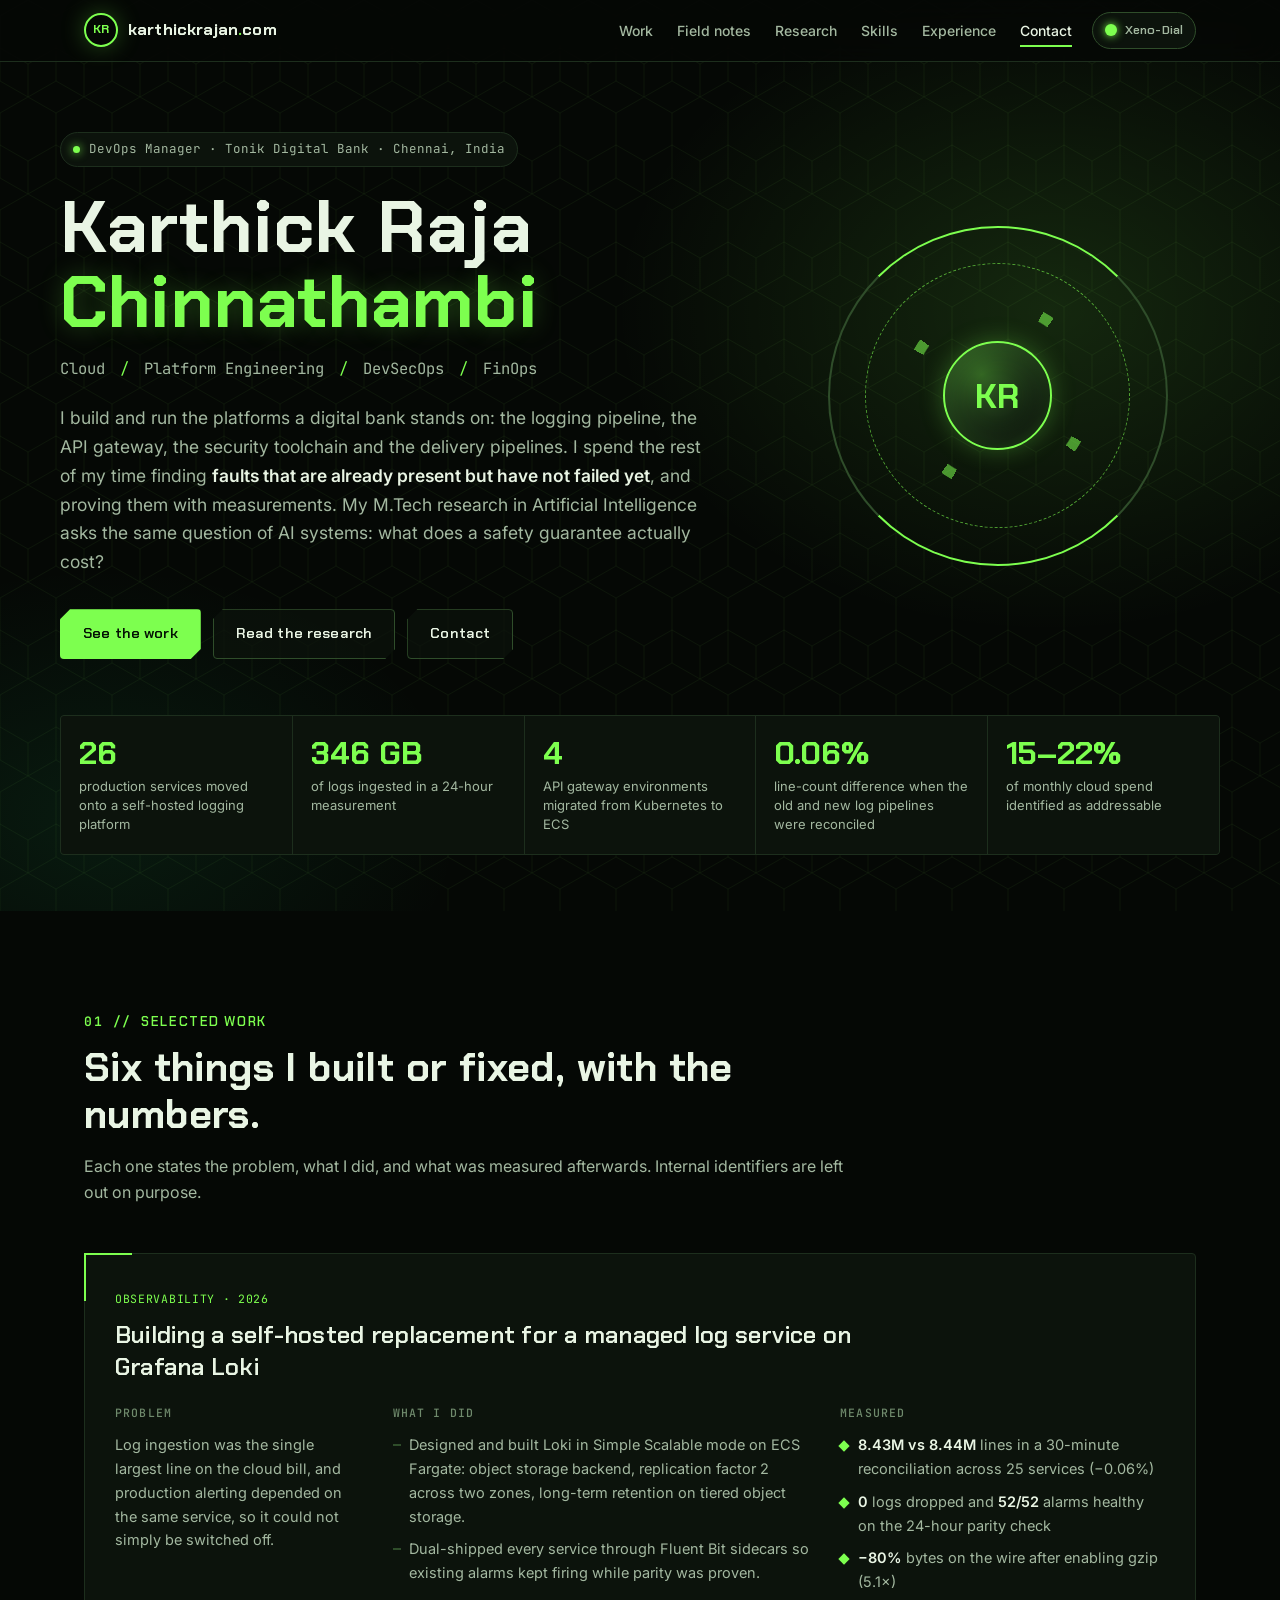
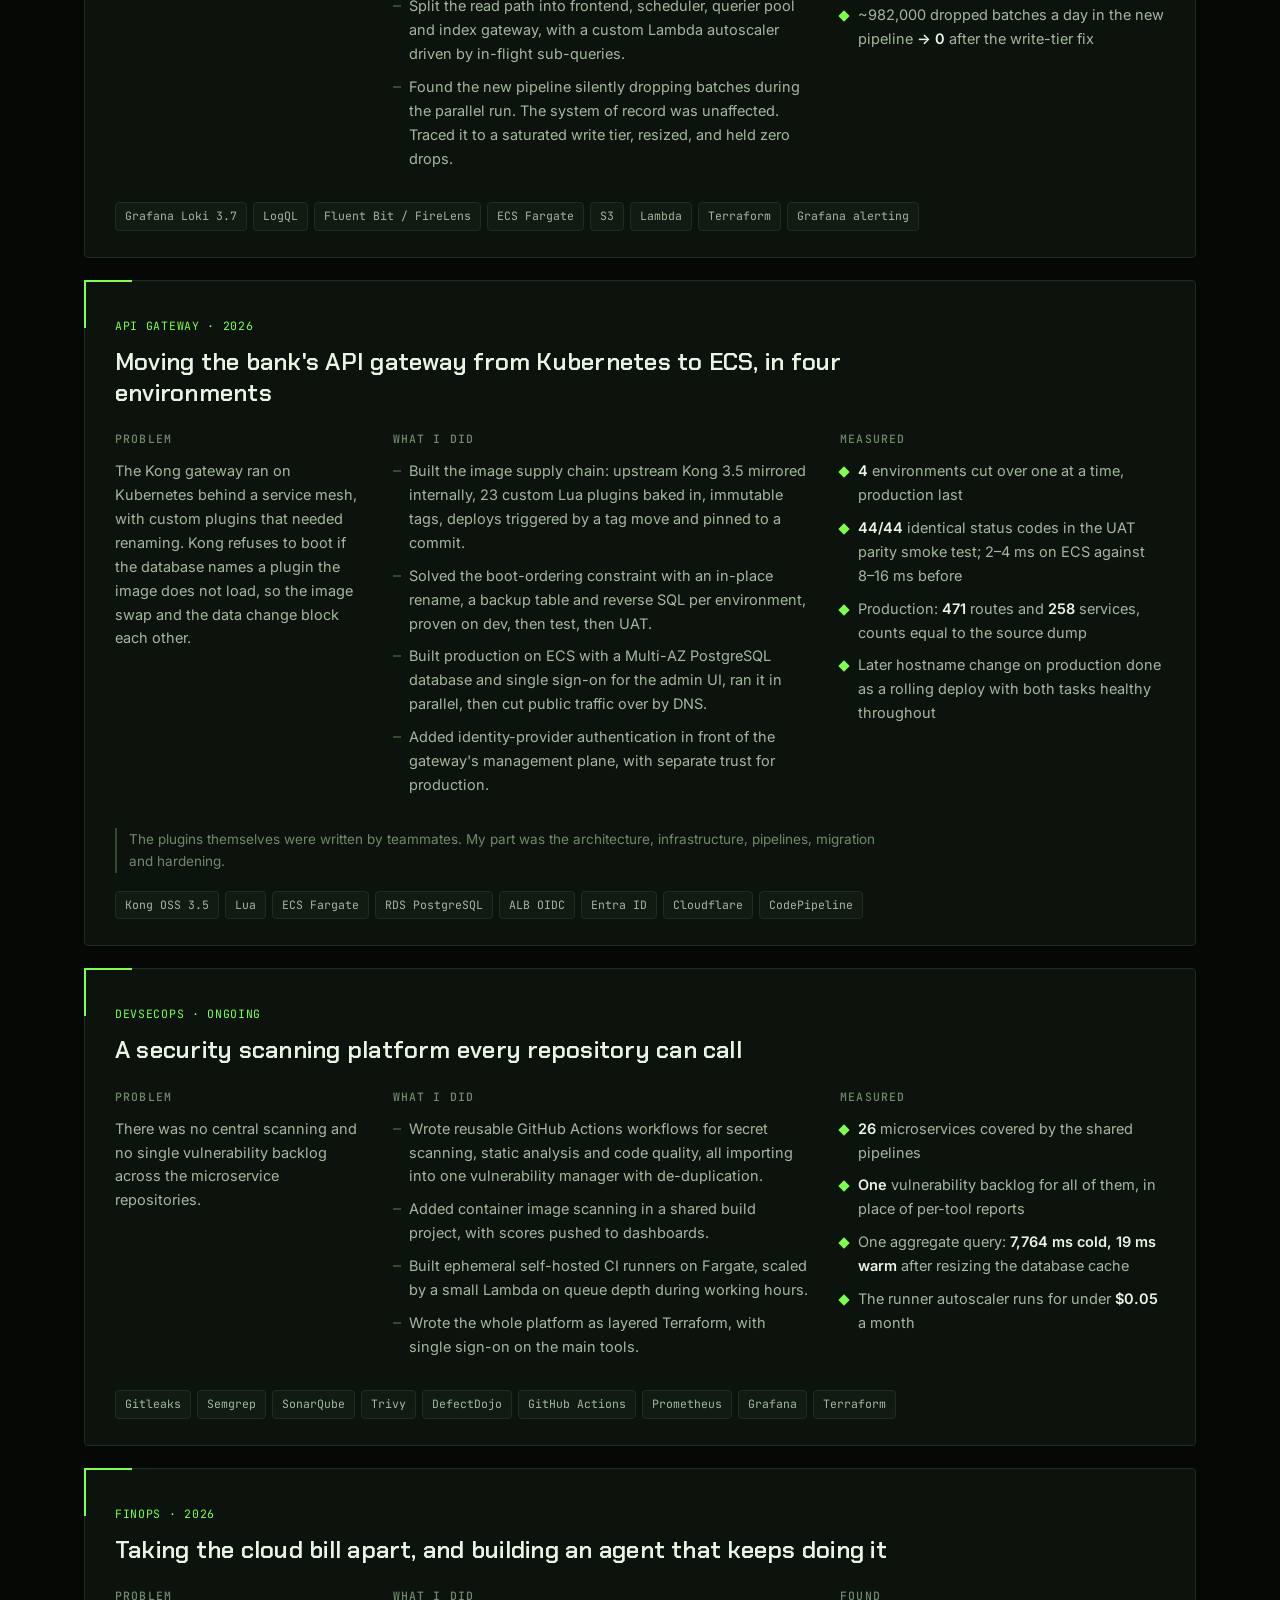
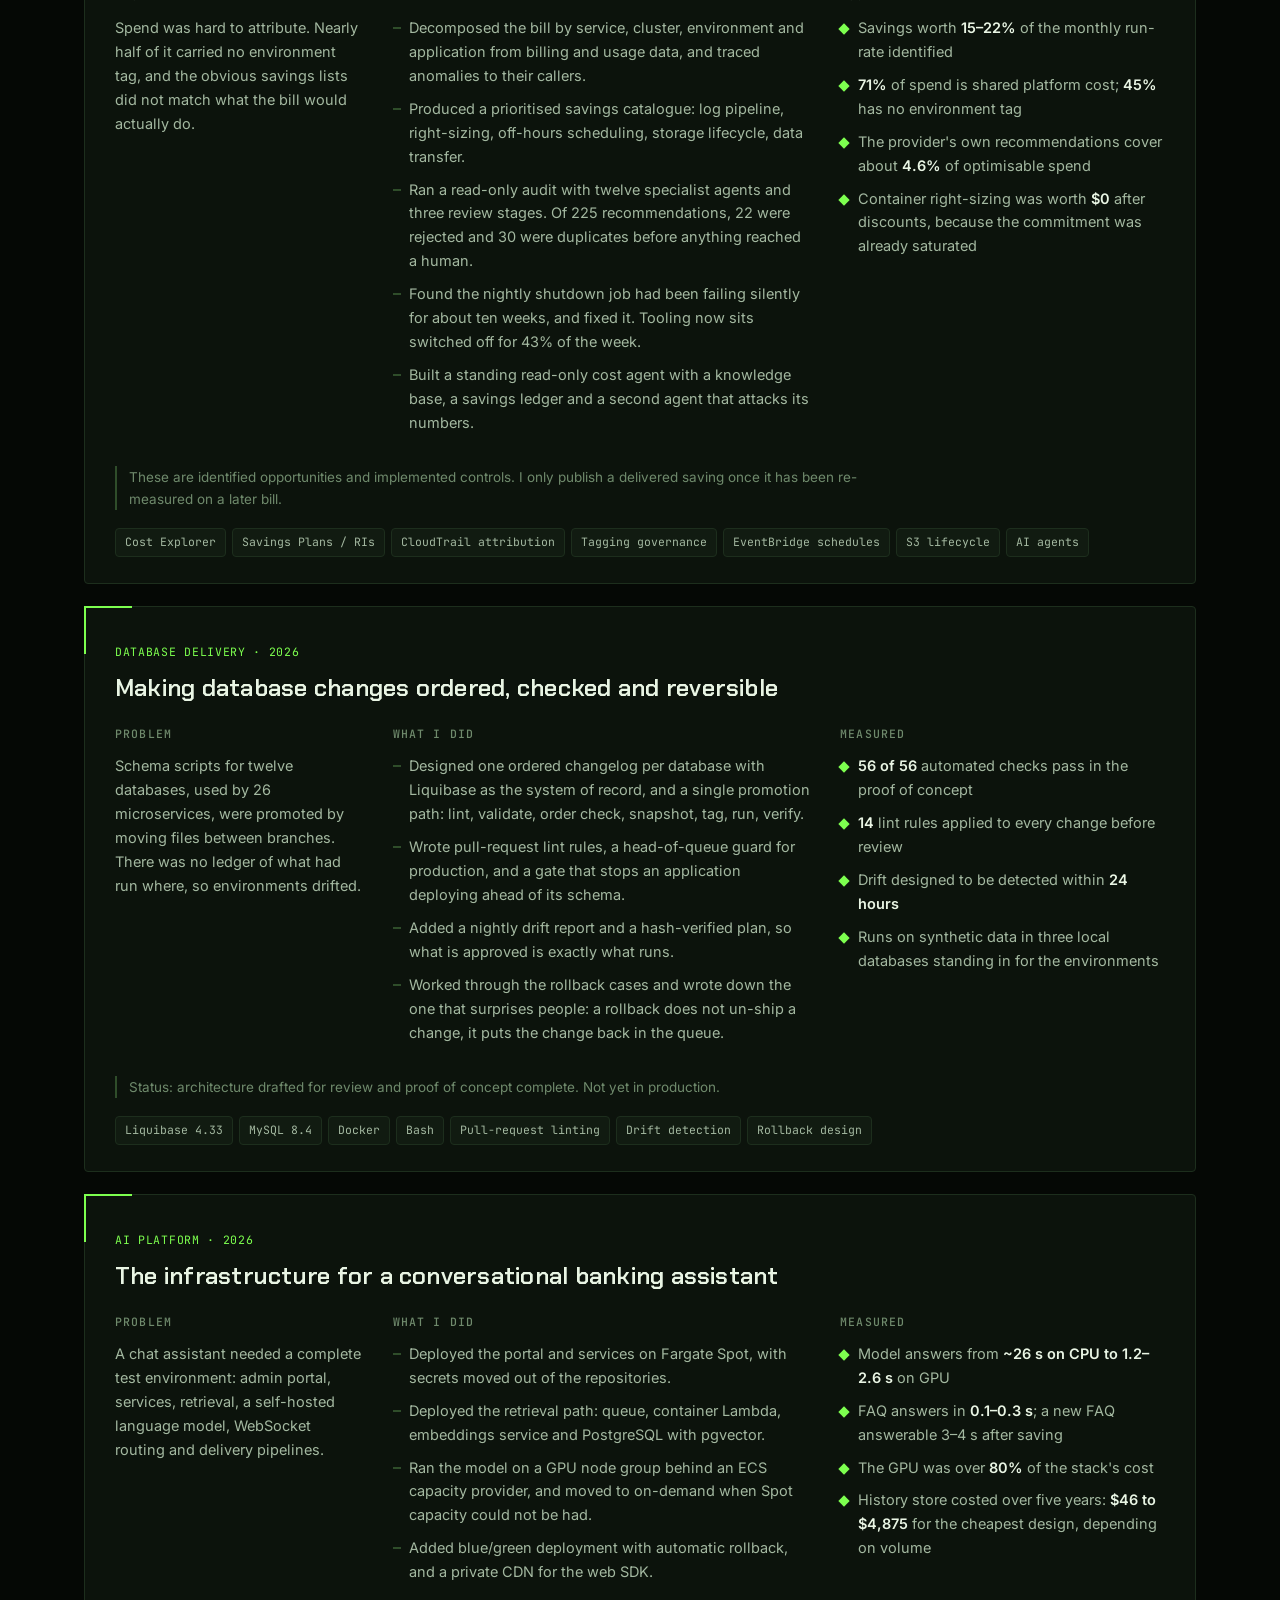
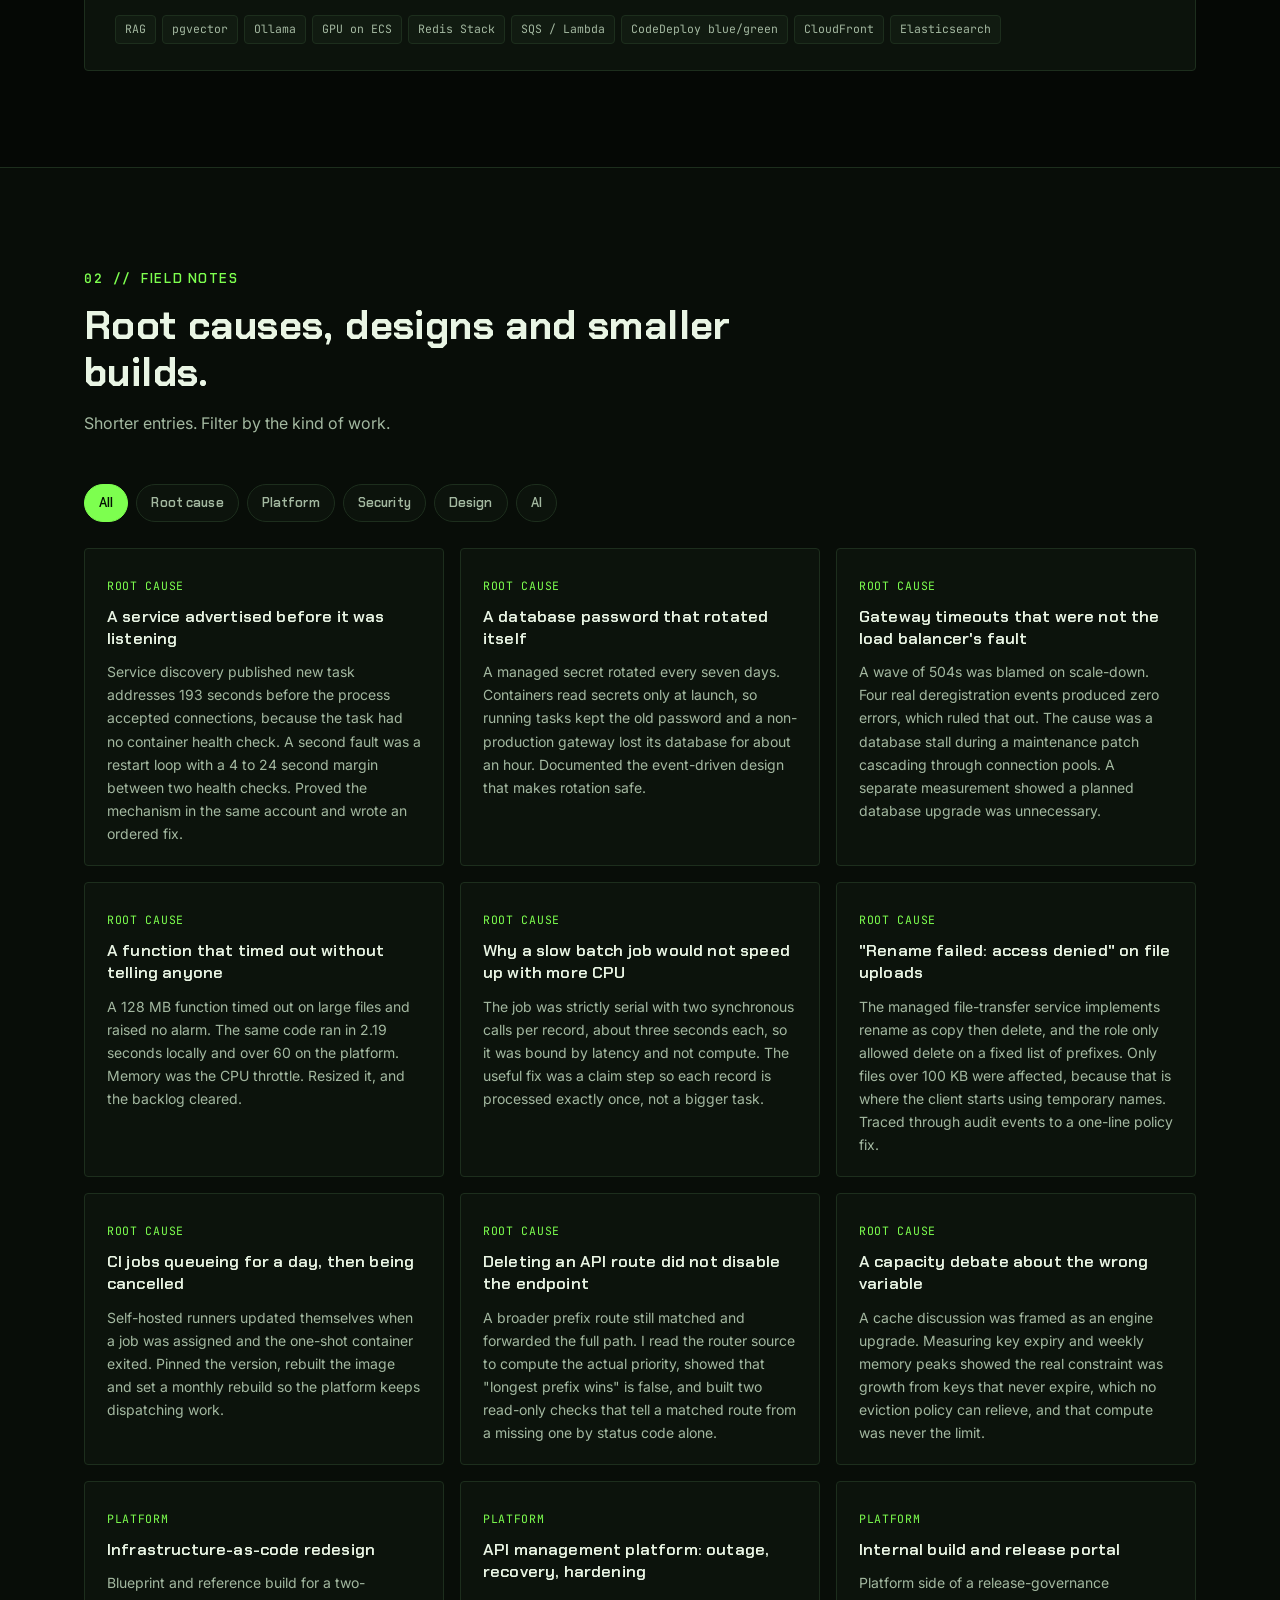
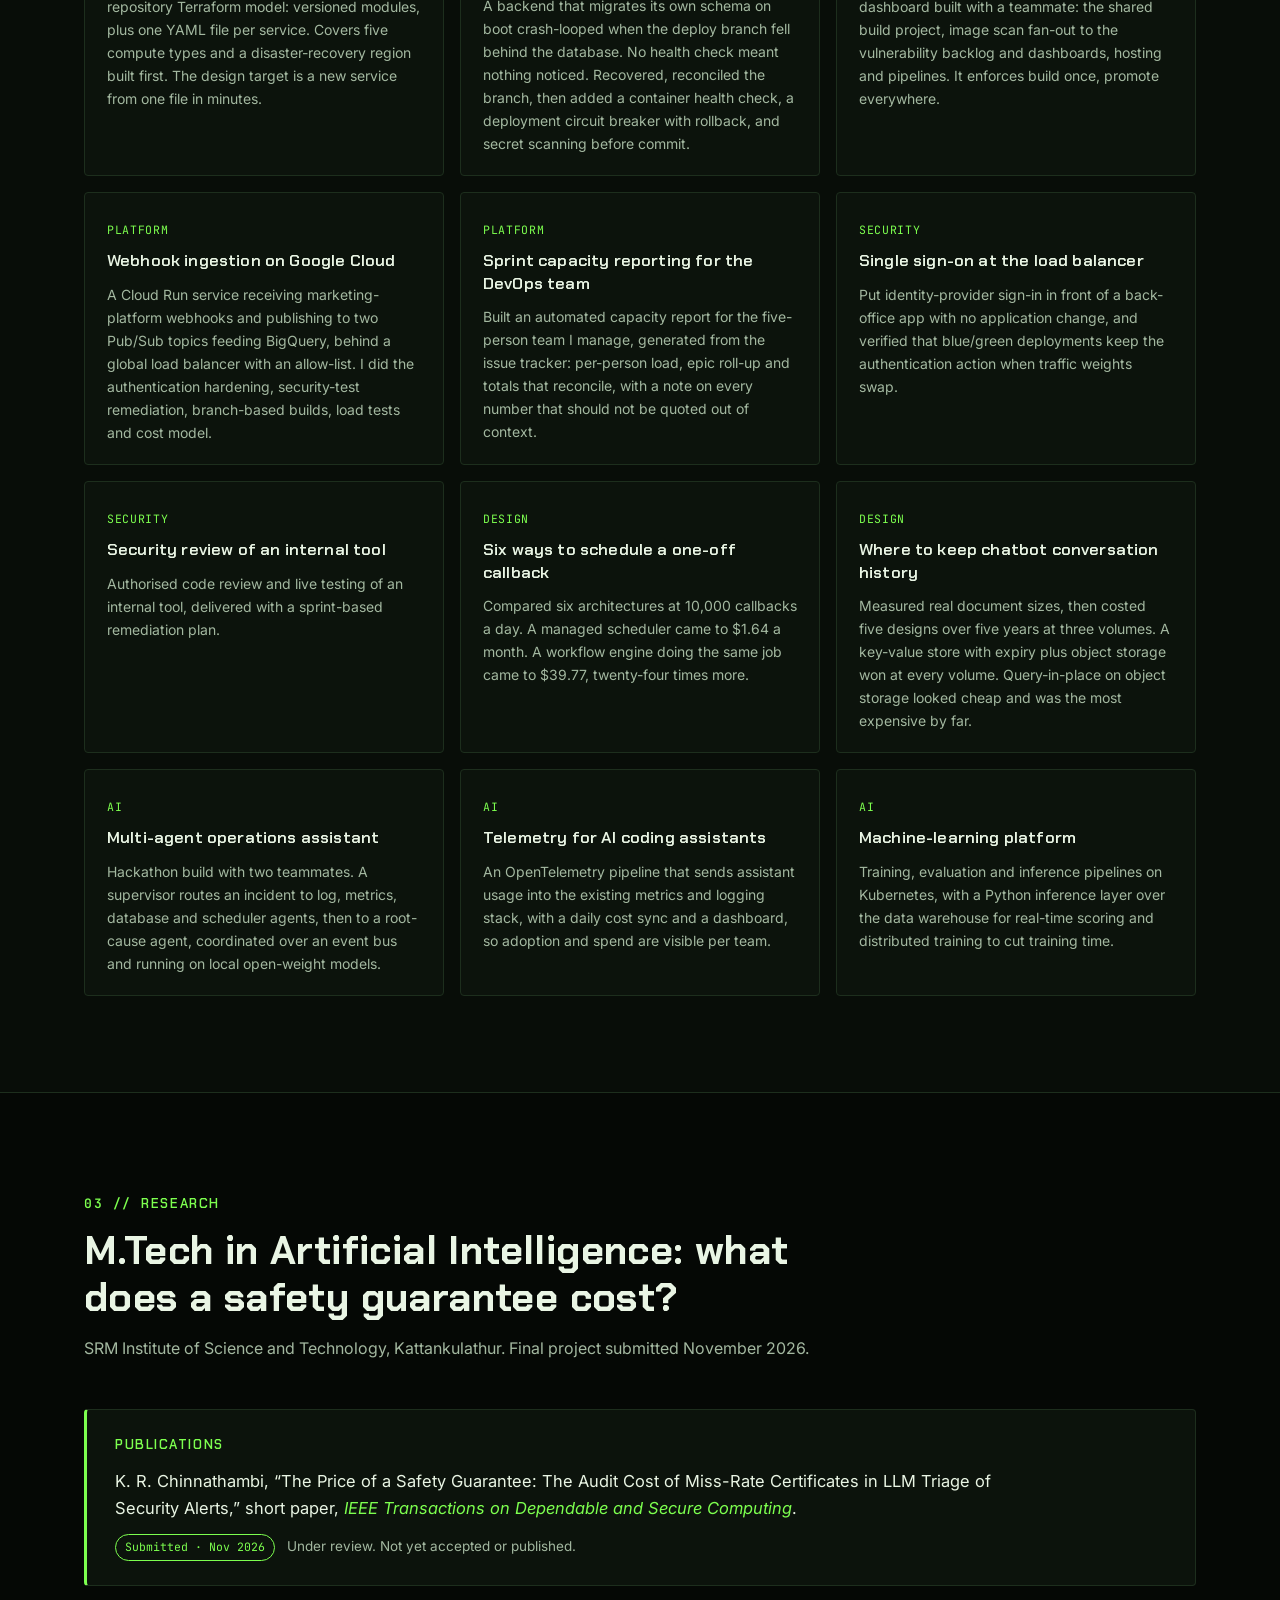
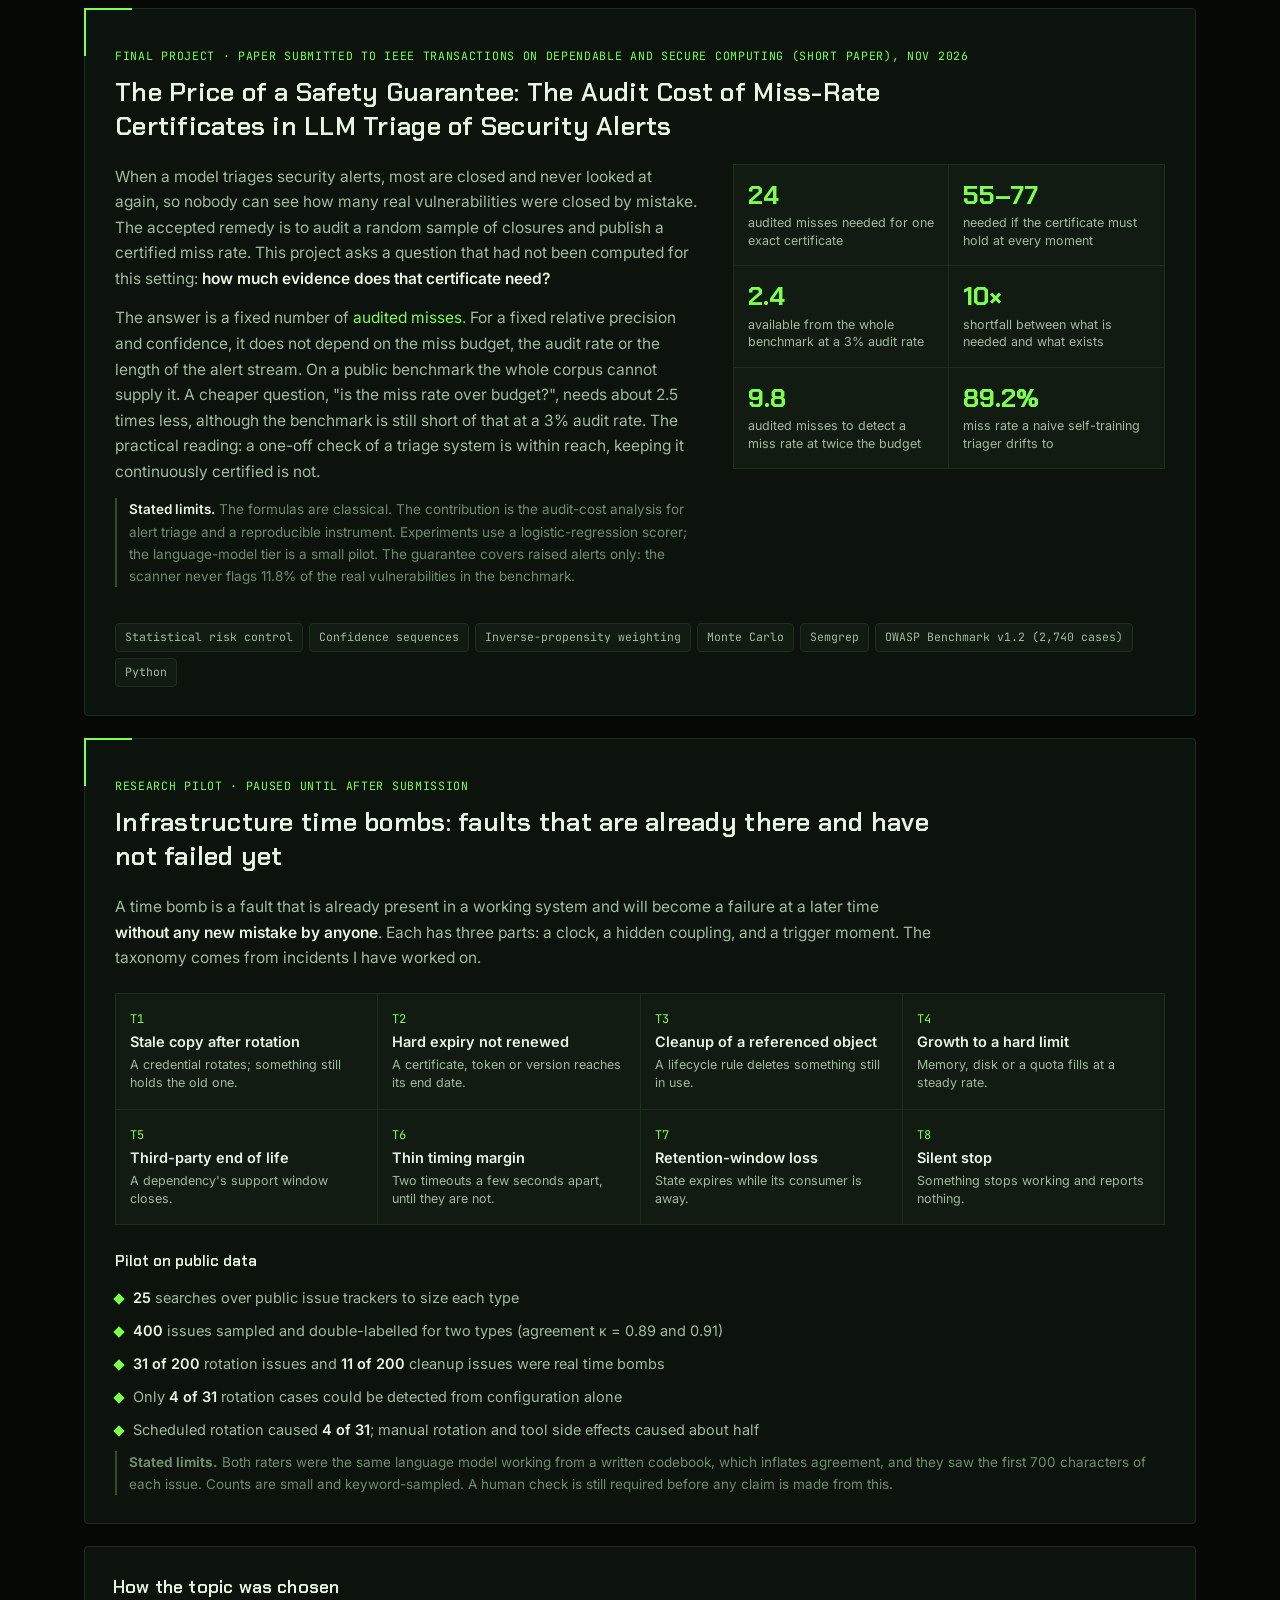
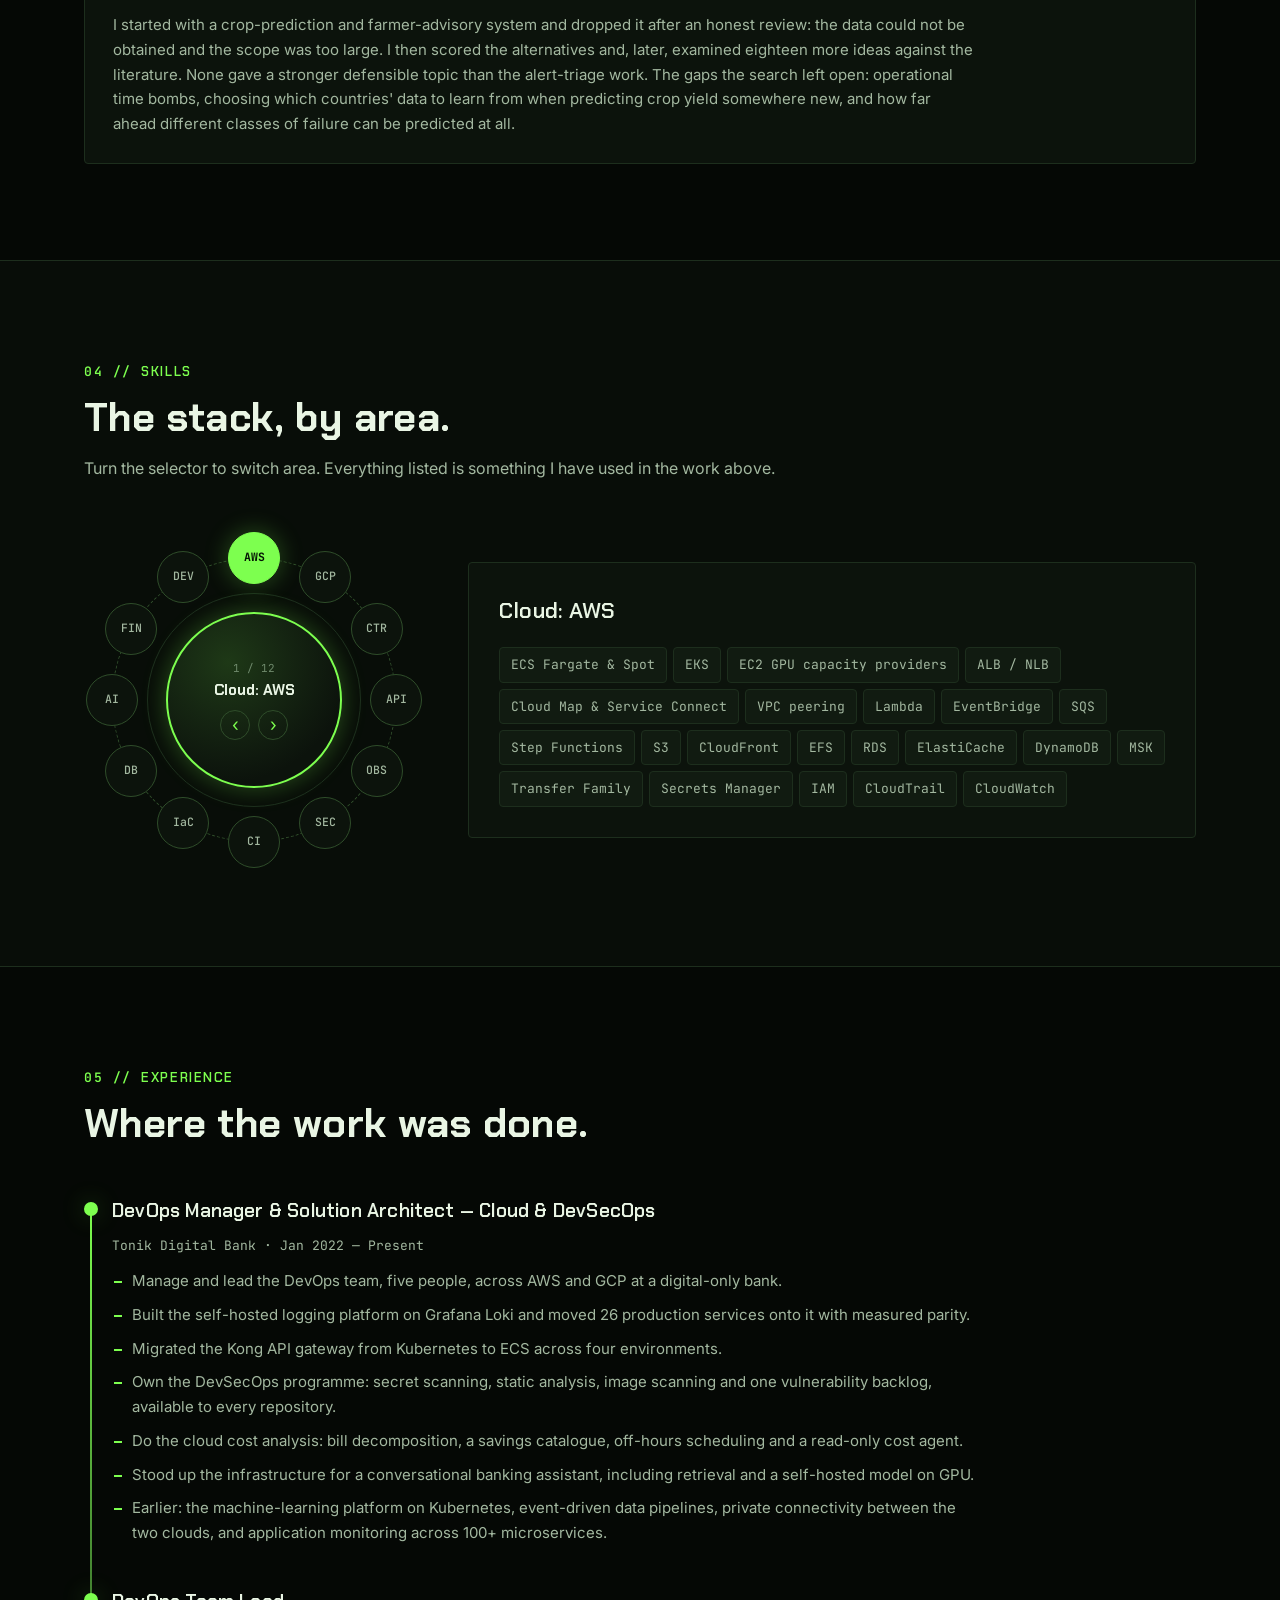
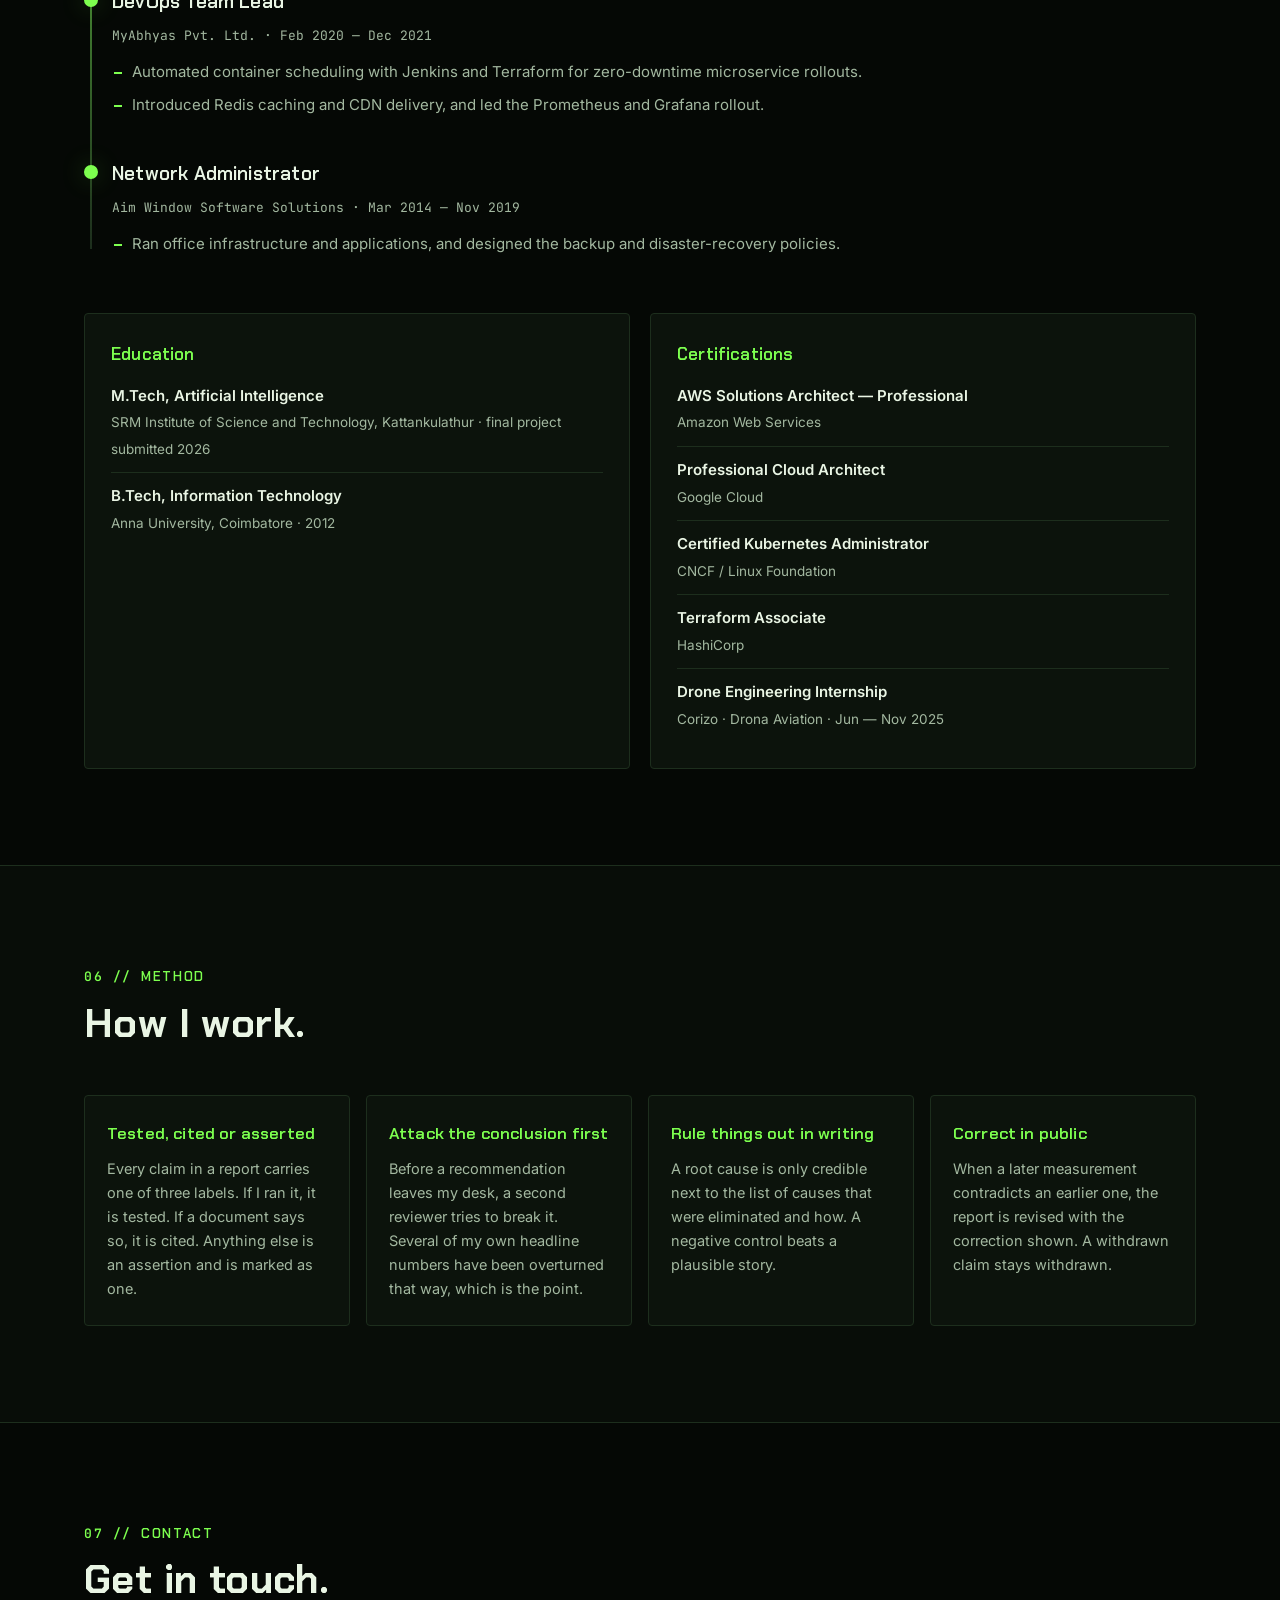
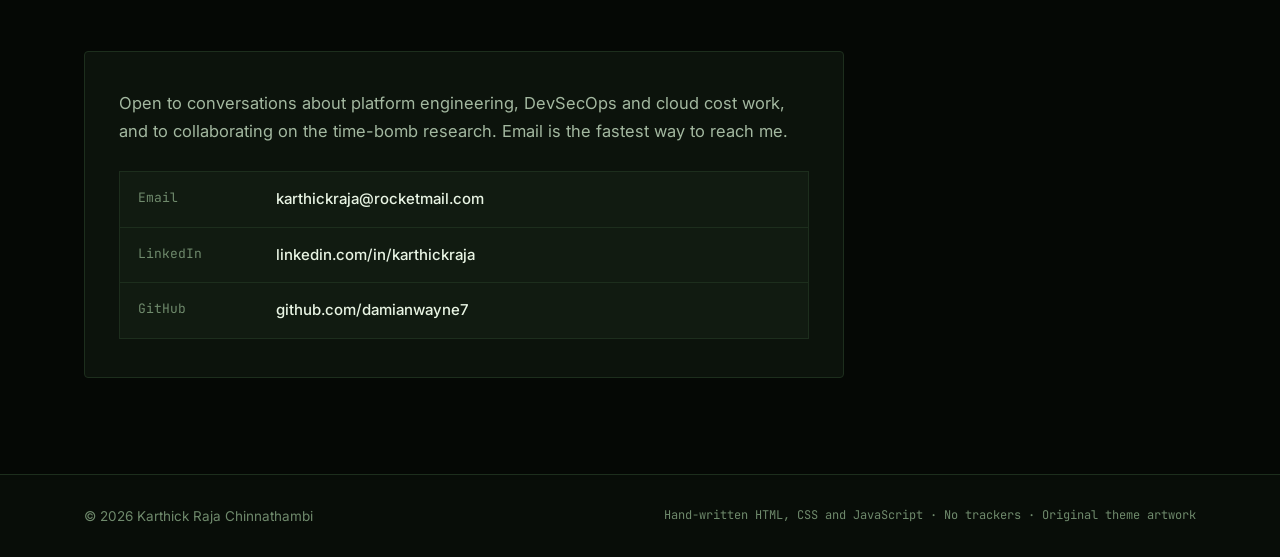
==== commit 8ca392e2: "Rebuild portfolio: 2026 work, research and publications, two-skin theme" ====
--- a/index.html
+++ b/index.html
@@ -1,487 +1,765 @@
 <!DOCTYPE html>
-<html lang="en">
+<html lang="en" data-skin="dial">
 <head>
   <meta charset="UTF-8" />
   <meta name="viewport" content="width=device-width, initial-scale=1.0" />
-  <meta name="description" content="Karthick Raja Chinnathambi — Senior Cloud Architect, DevSecOps & MLOps Engineer. 9+ years building secure cloud-native platforms." />
-  <title>Karthick Raja Chinnathambi — Cloud Architect &amp; DevSecOps</title>
+  <title>Karthick Raja Chinnathambi — Cloud, Platform &amp; DevSecOps Architect</title>
+  <meta name="description" content="DevOps Manager and Solution Architect for cloud, platform engineering and DevSecOps at a digital bank. Logging platforms, API gateways, FinOps, incident forensics, and M.Tech research on the audit cost of AI safety guarantees." />
+  <meta name="author" content="Karthick Raja Chinnathambi" />
+  <link rel="canonical" href="https://karthickrajan.com/" />
+  <meta property="og:type" content="website" />
+  <meta property="og:url" content="https://karthickrajan.com/" />
+  <meta property="og:title" content="Karthick Raja Chinnathambi — Cloud, Platform &amp; DevSecOps Architect" />
+  <meta property="og:description" content="Logging platforms, API gateways, FinOps, incident forensics, and research on the audit cost of AI safety guarantees." />
+  <meta name="twitter:card" content="summary" />
+  <meta name="theme-color" content="#050805" />
+  <link rel="icon" href="data:image/svg+xml,%3Csvg xmlns='http://www.w3.org/2000/svg' viewBox='0 0 64 64'%3E%3Crect width='64' height='64' rx='12' fill='%23050805'/%3E%3Ccircle cx='32' cy='32' r='22' fill='none' stroke='%237dff4f' stroke-width='4'/%3E%3Ctext x='32' y='40' font-family='monospace' font-size='20' font-weight='700' text-anchor='middle' fill='%237dff4f'%3EKR%3C/text%3E%3C/svg%3E" />
   <link rel="preconnect" href="https://fonts.googleapis.com" />
   <link rel="preconnect" href="https://fonts.gstatic.com" crossorigin />
-  <link href="https://fonts.googleapis.com/css2?family=Inter:wght@300;400;500;600;700;800&family=JetBrains+Mono:wght@400;500&display=swap" rel="stylesheet" />
+  <link href="https://fonts.googleapis.com/css2?family=Chakra+Petch:wght@500;600;700&family=Cinzel:wght@500;600;700&family=Inter:wght@400;500;600;700&family=JetBrains+Mono:wght@400;500&display=swap" rel="stylesheet" />
   <link rel="stylesheet" href="styles.css" />
+  <script>
+    // Apply the saved skin before first paint
+    try { var s = localStorage.getItem('skin'); if (s === 'grimoire' || s === 'dial') document.documentElement.setAttribute('data-skin', s); } catch (e) {}
+  </script>
+  <script type="application/ld+json">
+  {
+    "@context": "https://schema.org",
+    "@type": "Person",
+    "name": "Karthick Raja Chinnathambi",
+    "url": "https://karthickrajan.com/",
+    "jobTitle": "DevOps Manager & Solution Architect — Cloud, Platform Engineering & DevSecOps",
+    "worksFor": { "@type": "Organization", "name": "Tonik Digital Bank" },
+    "alumniOf": [
+      { "@type": "CollegeOrUniversity", "name": "SRM Institute of Science and Technology" },
+      { "@type": "CollegeOrUniversity", "name": "Anna University" }
+    ],
+    "knowsAbout": ["AWS", "Google Cloud", "Kong API Gateway", "Grafana Loki", "DevSecOps", "FinOps", "Terraform", "Incident forensics", "Statistical risk control"],
+    "sameAs": ["https://www.linkedin.com/in/karthickraja", "https://github.com/damianwayne7"]
+  }
+  </script>
 </head>
 <body>
-  <nav class="nav">
+  <a class="skip" href="#main">Skip to content</a>
+
+  <nav class="nav" aria-label="Primary">
     <div class="nav-inner">
       <a href="#top" class="brand">
-        <span class="brand-mark">KR</span>
+        <span class="brand-mark" aria-hidden="true">KR</span>
         <span class="brand-name">karthickrajan<span class="dot">.</span>com</span>
       </a>
-      <ul class="nav-links">
-        <li><a href="#about">About</a></li>
+      <button class="nav-burger" id="navBurger" aria-label="Open menu" aria-expanded="false" aria-controls="navLinks">
+        <span></span><span></span><span></span>
+      </button>
+      <ul class="nav-links" id="navLinks">
+        <li><a href="#work">Work</a></li>
+        <li><a href="#more">Field notes</a></li>
+        <li><a href="#research">Research</a></li>
         <li><a href="#skills">Skills</a></li>
         <li><a href="#experience">Experience</a></li>
-        <li><a href="#projects">Projects</a></li>
-        <li><a href="#certifications">Certifications</a></li>
         <li><a href="#contact">Contact</a></li>
       </ul>
-      <button id="themeToggle" class="theme-toggle" aria-label="Toggle theme">
-        <svg width="20" height="20" viewBox="0 0 24 24" fill="none" stroke="currentColor" stroke-width="2" stroke-linecap="round" stroke-linejoin="round"><circle cx="12" cy="12" r="5"/><line x1="12" y1="1" x2="12" y2="3"/><line x1="12" y1="21" x2="12" y2="23"/><line x1="4.22" y1="4.22" x2="5.64" y2="5.64"/><line x1="18.36" y1="18.36" x2="19.78" y2="19.78"/><line x1="1" y1="12" x2="3" y2="12"/><line x1="21" y1="12" x2="23" y2="12"/><line x1="4.22" y1="19.78" x2="5.64" y2="18.36"/><line x1="18.36" y1="5.64" x2="19.78" y2="4.22"/></svg>
+      <button id="skinToggle" class="skin-toggle" aria-label="Switch visual theme">
+        <span class="skin-ico" aria-hidden="true"></span>
+        <span class="skin-label" id="skinLabel">Xeno-Dial</span>
       </button>
     </div>
   </nav>
 
   <header id="top" class="hero">
-    <div class="hero-bg"></div>
+    <div class="hero-bg" aria-hidden="true"></div>
     <div class="hero-inner">
-      <div class="hero-tag">Available for senior cloud / DevSecOps / MLOps engagements</div>
-      <h1>
-        Karthick Raja <span class="gradient">Chinnathambi</span>
-      </h1>
-      <p class="hero-role">
-        Senior Cloud Architect <span class="sep">·</span> DevSecOps Specialist <span class="sep">·</span> MLOps Engineer
-      </p>
-      <p class="hero-summary">
-        9+ years designing, hardening, and automating cloud-native platforms across AWS &amp; GCP.
-        Currently leading DevSecOps, MLOps, and the <strong>Tonik Autonomous Engineering
-        Governance Platform</strong> at Tonik Digital Bank — the Philippines&rsquo; first
-        digital-only bank. Researching agentic AI &amp; geospatial ML for my M.Tech.
-      </p>
-      <div class="hero-cta">
-        <a href="#projects" class="btn btn-primary">View Projects</a>
-        <a href="#contact" class="btn btn-ghost">Get in Touch</a>
-      </div>
-      <div class="hero-badges">
-        <span class="badge"><span class="dot-green"></span> AWS Solutions Architect — Professional</span>
-        <span class="badge"><span class="dot-green"></span> GCP Professional Cloud Architect</span>
-        <span class="badge"><span class="dot-green"></span> Certified Kubernetes Administrator</span>
-        <span class="badge"><span class="dot-green"></span> Terraform Associate</span>
-        <span class="badge"><span class="dot-green"></span> M.Tech in Artificial Intelligence</span>
-      </div>
-    </div>
-    <a href="#about" class="scroll-down" aria-label="Scroll down">
-      <svg width="22" height="22" viewBox="0 0 24 24" fill="none" stroke="currentColor" stroke-width="2" stroke-linecap="round" stroke-linejoin="round"><polyline points="6 9 12 15 18 9"></polyline></svg>
-    </a>
+      <div class="hero-copy">
+        <div class="hero-tag">DevOps Manager · Tonik Digital Bank · Chennai, India</div>
+        <h1>Karthick Raja <span class="accent">Chinnathambi</span></h1>
+        <p class="hero-role">Cloud <span class="sep">/</span> Platform Engineering <span class="sep">/</span> DevSecOps <span class="sep">/</span> FinOps</p>
+        <p class="hero-summary">
+          I build and run the platforms a digital bank stands on: the logging pipeline, the API gateway,
+          the security toolchain and the delivery pipelines. I spend the rest of my time finding
+          <strong>faults that are already present but have not failed yet</strong>, and proving them with
+          measurements. My M.Tech research in Artificial Intelligence asks the same question of AI systems:
+          what does a safety guarantee actually cost?
+        </p>
+        <div class="hero-cta">
+          <a href="#work" class="btn btn-primary">See the work</a>
+          <a href="#research" class="btn btn-ghost">Read the research</a>
+          <a href="#contact" class="btn btn-ghost">Contact</a>
+        </div>
+      </div>
+      <div class="hero-emblem" aria-hidden="true">
+        <div class="ring ring-a"></div>
+        <div class="ring ring-b"></div>
+        <div class="ring ring-c"></div>
+        <div class="core"><span>KR</span></div>
+      </div>
+    </div>
+
+    <dl class="hero-stats">
+      <div><dt>26</dt><dd>production services moved onto a self-hosted logging platform</dd></div>
+      <div><dt>346&nbsp;GB</dt><dd>of logs ingested in a 24-hour measurement</dd></div>
+      <div><dt>4</dt><dd>API gateway environments migrated from Kubernetes to ECS</dd></div>
+      <div><dt>0.06%</dt><dd>line-count difference when the old and new log pipelines were reconciled</dd></div>
+      <div><dt>15–22%</dt><dd>of monthly cloud spend identified as addressable</dd></div>
+    </dl>
   </header>
 
-  <section id="about" class="section">
+  <main id="main">
+
+  <!-- ============================ FEATURED WORK ============================ -->
+  <section id="work" class="section">
     <div class="container">
       <div class="section-head">
-        <span class="kicker">01 — About</span>
-        <h2>From network closets to autonomous engineering platforms.</h2>
-      </div>
-      <div class="about-grid">
-        <div class="about-text">
-          <p>
-            I started out wiring up office networks in Coimbatore in 2014. Ten years later I&rsquo;m
-            architecting multi-cloud platforms that move money for a digital bank and training ML
-            models that score customers in real time. The throughline has always been the same:
-            <em>infrastructure that&rsquo;s secure by default and operates itself.</em>
-          </p>
-          <p>
-            At <strong>Tonik Bank</strong> I lead the DevSecOps program — SAST/DAST pipelines, PCI
-            DSS compliance, and the internal <em>Plumbers Dashboard</em>: a DevSecOps visibility
-            and release-governance platform I designed with Aditiya Kadambari that enforces
-            &ldquo;build once, promote everywhere&rdquo; across our pipelines. On top of that
-            we&rsquo;re building <strong>TAEGP</strong> — a twelve-agent autonomous engineering
-            governance platform (with Pranesh Raja Mohan and Yugander) that lets AI safely
-            operate against production AWS &amp; GCP.
-          </p>
-          <p>
-            For my <strong>M.Tech in Artificial Intelligence</strong> at SRM I&rsquo;m
-            researching <em>CropSense AI</em> — a national-scale crop-prediction and farmer
-            advisory system that integrates government land patta records with satellite ML for
-            <strong>SDG 2 Zero Hunger</strong>. A recent drone-engineering internship rounded out
-            the edge-ML side.
-          </p>
-        </div>
-        <aside class="about-stats">
-          <div class="stat"><div class="stat-num">9+</div><div class="stat-label">Years in cloud / DevOps</div></div>
-          <div class="stat"><div class="stat-num">100+</div><div class="stat-label">Microservices monitored at Tonik</div></div>
-          <div class="stat"><div class="stat-num">50%</div><div class="stat-label">Faster release cycles via shift-left security</div></div>
-          <div class="stat"><div class="stat-num">99.9%</div><div class="stat-label">Production uptime delivered</div></div>
-        </aside>
+        <span class="kicker" data-n="01" data-r="I">Selected work</span>
+        <h2>Six things I built or fixed, with the numbers.</h2>
+        <p class="section-sub">Each one states the problem, what I did, and what was measured afterwards. Internal identifiers are left out on purpose.</p>
+      </div>
+
+      <div class="cases">
+
+        <article class="case">
+          <header>
+            <span class="case-tag">Observability · 2026</span>
+            <h3>Building a self-hosted replacement for a managed log service on Grafana Loki</h3>
+          </header>
+          <div class="case-body">
+            <div>
+              <h4>Problem</h4>
+              <p>Log ingestion was the single largest line on the cloud bill, and production alerting depended on the same service, so it could not simply be switched off.</p>
+            </div>
+            <div>
+              <h4>What I did</h4>
+              <ul>
+                <li>Designed and built Loki in Simple Scalable mode on ECS Fargate: object storage backend, replication factor 2 across two zones, long-term retention on tiered object storage.</li>
+                <li>Dual-shipped every service through Fluent Bit sidecars so existing alarms kept firing while parity was proven.</li>
+                <li>Split the read path into frontend, scheduler, querier pool and index gateway, with a custom Lambda autoscaler driven by in-flight sub-queries.</li>
+                <li>Found the new pipeline silently dropping batches during the parallel run. The system of record was unaffected. Traced it to a saturated write tier, resized, and held zero drops.</li>
+              </ul>
+            </div>
+            <div>
+              <h4>Measured</h4>
+              <ul class="metrics">
+                <li><b>8.43M vs 8.44M</b> lines in a 30-minute reconciliation across 25 services (−0.06%)</li>
+                <li><b>0</b> logs dropped and <b>52/52</b> alarms healthy on the 24-hour parity check</li>
+                <li><b>−80%</b> bytes on the wire after enabling gzip (5.1×)</li>
+                <li>~982,000 dropped batches a day in the new pipeline <b>→ 0</b> after the write-tier fix</li>
+              </ul>
+            </div>
+          </div>
+          <ul class="tech-tags"><li>Grafana Loki 3.7</li><li>LogQL</li><li>Fluent Bit / FireLens</li><li>ECS Fargate</li><li>S3</li><li>Lambda</li><li>Terraform</li><li>Grafana alerting</li></ul>
+        </article>
+
+        <article class="case">
+          <header>
+            <span class="case-tag">API gateway · 2026</span>
+            <h3>Moving the bank's API gateway from Kubernetes to ECS, in four environments</h3>
+          </header>
+          <div class="case-body">
+            <div>
+              <h4>Problem</h4>
+              <p>The Kong gateway ran on Kubernetes behind a service mesh, with custom plugins that needed renaming. Kong refuses to boot if the database names a plugin the image does not load, so the image swap and the data change block each other.</p>
+            </div>
+            <div>
+              <h4>What I did</h4>
+              <ul>
+                <li>Built the image supply chain: upstream Kong 3.5 mirrored internally, 23 custom Lua plugins baked in, immutable tags, deploys triggered by a tag move and pinned to a commit.</li>
+                <li>Solved the boot-ordering constraint with an in-place rename, a backup table and reverse SQL per environment, proven on dev, then test, then UAT.</li>
+                <li>Built production on ECS with a Multi-AZ PostgreSQL database and single sign-on for the admin UI, ran it in parallel, then cut public traffic over by DNS.</li>
+                <li>Added identity-provider authentication in front of the gateway's management plane, with separate trust for production.</li>
+              </ul>
+            </div>
+            <div>
+              <h4>Measured</h4>
+              <ul class="metrics">
+                <li><b>4</b> environments cut over one at a time, production last</li>
+                <li><b>44/44</b> identical status codes in the UAT parity smoke test; 2–4&nbsp;ms on ECS against 8–16&nbsp;ms before</li>
+                <li>Production: <b>471</b> routes and <b>258</b> services, counts equal to the source dump</li>
+                <li>Later hostname change on production done as a rolling deploy with both tasks healthy throughout</li>
+              </ul>
+            </div>
+          </div>
+          <p class="case-note">The plugins themselves were written by teammates. My part was the architecture, infrastructure, pipelines, migration and hardening.</p>
+          <ul class="tech-tags"><li>Kong OSS 3.5</li><li>Lua</li><li>ECS Fargate</li><li>RDS PostgreSQL</li><li>ALB OIDC</li><li>Entra ID</li><li>Cloudflare</li><li>CodePipeline</li></ul>
+        </article>
+
+        <article class="case">
+          <header>
+            <span class="case-tag">DevSecOps · ongoing</span>
+            <h3>A security scanning platform every repository can call</h3>
+          </header>
+          <div class="case-body">
+            <div>
+              <h4>Problem</h4>
+              <p>There was no central scanning and no single vulnerability backlog across the microservice repositories.</p>
+            </div>
+            <div>
+              <h4>What I did</h4>
+              <ul>
+                <li>Wrote reusable GitHub Actions workflows for secret scanning, static analysis and code quality, all importing into one vulnerability manager with de-duplication.</li>
+                <li>Added container image scanning in a shared build project, with scores pushed to dashboards.</li>
+                <li>Built ephemeral self-hosted CI runners on Fargate, scaled by a small Lambda on queue depth during working hours.</li>
+                <li>Wrote the whole platform as layered Terraform, with single sign-on on the main tools.</li>
+              </ul>
+            </div>
+            <div>
+              <h4>Measured</h4>
+              <ul class="metrics">
+                <li><b>26</b> microservices covered by the shared pipelines</li>
+                <li><b>One</b> vulnerability backlog for all of them, in place of per-tool reports</li>
+                <li>One aggregate query: <b>7,764&nbsp;ms cold, 19&nbsp;ms warm</b> after resizing the database cache</li>
+                <li>The runner autoscaler runs for under <b>$0.05</b> a month</li>
+              </ul>
+            </div>
+          </div>
+          <ul class="tech-tags"><li>Gitleaks</li><li>Semgrep</li><li>SonarQube</li><li>Trivy</li><li>DefectDojo</li><li>GitHub Actions</li><li>Prometheus</li><li>Grafana</li><li>Terraform</li></ul>
+        </article>
+
+        <article class="case">
+          <header>
+            <span class="case-tag">FinOps · 2026</span>
+            <h3>Taking the cloud bill apart, and building an agent that keeps doing it</h3>
+          </header>
+          <div class="case-body">
+            <div>
+              <h4>Problem</h4>
+              <p>Spend was hard to attribute. Nearly half of it carried no environment tag, and the obvious savings lists did not match what the bill would actually do.</p>
+            </div>
+            <div>
+              <h4>What I did</h4>
+              <ul>
+                <li>Decomposed the bill by service, cluster, environment and application from billing and usage data, and traced anomalies to their callers.</li>
+                <li>Produced a prioritised savings catalogue: log pipeline, right-sizing, off-hours scheduling, storage lifecycle, data transfer.</li>
+                <li>Ran a read-only audit with twelve specialist agents and three review stages. Of 225 recommendations, 22 were rejected and 30 were duplicates before anything reached a human.</li>
+                <li>Found the nightly shutdown job had been failing silently for about ten weeks, and fixed it. Tooling now sits switched off for 43% of the week.</li>
+                <li>Built a standing read-only cost agent with a knowledge base, a savings ledger and a second agent that attacks its numbers.</li>
+              </ul>
+            </div>
+            <div>
+              <h4>Found</h4>
+              <ul class="metrics">
+                <li>Savings worth <b>15–22%</b> of the monthly run-rate identified</li>
+                <li><b>71%</b> of spend is shared platform cost; <b>45%</b> has no environment tag</li>
+                <li>The provider's own recommendations cover about <b>4.6%</b> of optimisable spend</li>
+                <li>Container right-sizing was worth <b>$0</b> after discounts, because the commitment was already saturated</li>
+              </ul>
+            </div>
+          </div>
+          <p class="case-note">These are identified opportunities and implemented controls. I only publish a delivered saving once it has been re-measured on a later bill.</p>
+          <ul class="tech-tags"><li>Cost Explorer</li><li>Savings Plans / RIs</li><li>CloudTrail attribution</li><li>Tagging governance</li><li>EventBridge schedules</li><li>S3 lifecycle</li><li>AI agents</li></ul>
+        </article>
+
+        <article class="case">
+          <header>
+            <span class="case-tag">Database delivery · 2026</span>
+            <h3>Making database changes ordered, checked and reversible</h3>
+          </header>
+          <div class="case-body">
+            <div>
+              <h4>Problem</h4>
+              <p>Schema scripts for twelve databases, used by 26 microservices, were promoted by moving files between branches. There was no ledger of what had run where, so environments drifted.</p>
+            </div>
+            <div>
+              <h4>What I did</h4>
+              <ul>
+                <li>Designed one ordered changelog per database with Liquibase as the system of record, and a single promotion path: lint, validate, order check, snapshot, tag, run, verify.</li>
+                <li>Wrote pull-request lint rules, a head-of-queue guard for production, and a gate that stops an application deploying ahead of its schema.</li>
+                <li>Added a nightly drift report and a hash-verified plan, so what is approved is exactly what runs.</li>
+                <li>Worked through the rollback cases and wrote down the one that surprises people: a rollback does not un-ship a change, it puts the change back in the queue.</li>
+              </ul>
+            </div>
+            <div>
+              <h4>Measured</h4>
+              <ul class="metrics">
+                <li><b>56 of 56</b> automated checks pass in the proof of concept</li>
+                <li><b>14</b> lint rules applied to every change before review</li>
+                <li>Drift designed to be detected within <b>24 hours</b></li>
+                <li>Runs on synthetic data in three local databases standing in for the environments</li>
+              </ul>
+            </div>
+          </div>
+          <p class="case-note">Status: architecture drafted for review and proof of concept complete. Not yet in production.</p>
+          <ul class="tech-tags"><li>Liquibase 4.33</li><li>MySQL 8.4</li><li>Docker</li><li>Bash</li><li>Pull-request linting</li><li>Drift detection</li><li>Rollback design</li></ul>
+        </article>
+
+        <article class="case">
+          <header>
+            <span class="case-tag">AI platform · 2026</span>
+            <h3>The infrastructure for a conversational banking assistant</h3>
+          </header>
+          <div class="case-body">
+            <div>
+              <h4>Problem</h4>
+              <p>A chat assistant needed a complete test environment: admin portal, services, retrieval, a self-hosted language model, WebSocket routing and delivery pipelines.</p>
+            </div>
+            <div>
+              <h4>What I did</h4>
+              <ul>
+                <li>Deployed the portal and services on Fargate Spot, with secrets moved out of the repositories.</li>
+                <li>Deployed the retrieval path: queue, container Lambda, embeddings service and PostgreSQL with pgvector.</li>
+                <li>Ran the model on a GPU node group behind an ECS capacity provider, and moved to on-demand when Spot capacity could not be had.</li>
+                <li>Added blue/green deployment with automatic rollback, and a private CDN for the web SDK.</li>
+              </ul>
+            </div>
+            <div>
+              <h4>Measured</h4>
+              <ul class="metrics">
+                <li>Model answers from <b>~26&nbsp;s on CPU to 1.2–2.6&nbsp;s</b> on GPU</li>
+                <li>FAQ answers in <b>0.1–0.3&nbsp;s</b>; a new FAQ answerable 3–4&nbsp;s after saving</li>
+                <li>The GPU was over <b>80%</b> of the stack's cost</li>
+                <li>History store costed over five years: <b>$46 to $4,875</b> for the cheapest design, depending on volume</li>
+              </ul>
+            </div>
+          </div>
+          <ul class="tech-tags"><li>RAG</li><li>pgvector</li><li>Ollama</li><li>GPU on ECS</li><li>Redis Stack</li><li>SQS / Lambda</li><li>CodeDeploy blue/green</li><li>CloudFront</li><li>Elasticsearch</li></ul>
+        </article>
+
       </div>
     </div>
   </section>
 
+  <!-- ============================ FIELD NOTES ============================ -->
+  <section id="more" class="section section-alt">
+    <div class="container">
+      <div class="section-head">
+        <span class="kicker" data-n="02" data-r="II">Field notes</span>
+        <h2>Root causes, designs and smaller builds.</h2>
+        <p class="section-sub">Shorter entries. Filter by the kind of work.</p>
+      </div>
+
+      <div class="filters" role="group" aria-label="Filter field notes">
+        <button class="filter is-on" data-filter="all" aria-pressed="true">All</button>
+        <button class="filter" data-filter="rca" aria-pressed="false">Root cause</button>
+        <button class="filter" data-filter="platform" aria-pressed="false">Platform</button>
+        <button class="filter" data-filter="security" aria-pressed="false">Security</button>
+        <button class="filter" data-filter="design" aria-pressed="false">Design</button>
+        <button class="filter" data-filter="ai" aria-pressed="false">AI</button>
+      </div>
+
+      <div class="notes-grid" id="notes">
+
+        <article class="note" data-cat="rca">
+          <span class="note-tag">Root cause</span>
+          <h3>A service advertised before it was listening</h3>
+          <p>Service discovery published new task addresses 193 seconds before the process accepted connections, because the task had no container health check. A second fault was a restart loop with a 4 to 24 second margin between two health checks. Proved the mechanism in the same account and wrote an ordered fix.</p>
+        </article>
+
+        <article class="note" data-cat="rca">
+          <span class="note-tag">Root cause</span>
+          <h3>A database password that rotated itself</h3>
+          <p>A managed secret rotated every seven days. Containers read secrets only at launch, so running tasks kept the old password and a non-production gateway lost its database for about an hour. Documented the event-driven design that makes rotation safe.</p>
+        </article>
+
+        <article class="note" data-cat="rca">
+          <span class="note-tag">Root cause</span>
+          <h3>Gateway timeouts that were not the load balancer's fault</h3>
+          <p>A wave of 504s was blamed on scale-down. Four real deregistration events produced zero errors, which ruled that out. The cause was a database stall during a maintenance patch cascading through connection pools. A separate measurement showed a planned database upgrade was unnecessary.</p>
+        </article>
+
+        <article class="note" data-cat="rca">
+          <span class="note-tag">Root cause</span>
+          <h3>A function that timed out without telling anyone</h3>
+          <p>A 128 MB function timed out on large files and raised no alarm. The same code ran in 2.19 seconds locally and over 60 on the platform. Memory was the CPU throttle. Resized it, and the backlog cleared.</p>
+        </article>
+
+        <article class="note" data-cat="rca">
+          <span class="note-tag">Root cause</span>
+          <h3>Why a slow batch job would not speed up with more CPU</h3>
+          <p>The job was strictly serial with two synchronous calls per record, about three seconds each, so it was bound by latency and not compute. The useful fix was a claim step so each record is processed exactly once, not a bigger task.</p>
+        </article>
+
+        <article class="note" data-cat="rca">
+          <span class="note-tag">Root cause</span>
+          <h3>"Rename failed: access denied" on file uploads</h3>
+          <p>The managed file-transfer service implements rename as copy then delete, and the role only allowed delete on a fixed list of prefixes. Only files over 100 KB were affected, because that is where the client starts using temporary names. Traced through audit events to a one-line policy fix.</p>
+        </article>
+
+        <article class="note" data-cat="rca">
+          <span class="note-tag">Root cause</span>
+          <h3>CI jobs queueing for a day, then being cancelled</h3>
+          <p>Self-hosted runners updated themselves when a job was assigned and the one-shot container exited. Pinned the version, rebuilt the image and set a monthly rebuild so the platform keeps dispatching work.</p>
+        </article>
+
+        <article class="note" data-cat="rca">
+          <span class="note-tag">Root cause</span>
+          <h3>Deleting an API route did not disable the endpoint</h3>
+          <p>A broader prefix route still matched and forwarded the full path. I read the router source to compute the actual priority, showed that "longest prefix wins" is false, and built two read-only checks that tell a matched route from a missing one by status code alone.</p>
+        </article>
+
+        <article class="note" data-cat="rca">
+          <span class="note-tag">Root cause</span>
+          <h3>A capacity debate about the wrong variable</h3>
+          <p>A cache discussion was framed as an engine upgrade. Measuring key expiry and weekly memory peaks showed the real constraint was growth from keys that never expire, which no eviction policy can relieve, and that compute was never the limit.</p>
+        </article>
+
+        <article class="note" data-cat="platform">
+          <span class="note-tag">Platform</span>
+          <h3>Infrastructure-as-code redesign</h3>
+          <p>Blueprint and reference build for a two-repository Terraform model: versioned modules, plus one YAML file per service. Covers five compute types and a disaster-recovery region built first. The design target is a new service from one file in minutes.</p>
+        </article>
+
+        <article class="note" data-cat="platform">
+          <span class="note-tag">Platform</span>
+          <h3>API management platform: outage, recovery, hardening</h3>
+          <p>A backend that migrates its own schema on boot crash-looped when the deploy branch fell behind the database. No health check meant nothing noticed. Recovered, reconciled the branch, then added a container health check, a deployment circuit breaker with rollback, and secret scanning before commit.</p>
+        </article>
+
+        <article class="note" data-cat="platform">
+          <span class="note-tag">Platform</span>
+          <h3>Internal build and release portal</h3>
+          <p>Platform side of a release-governance dashboard built with a teammate: the shared build project, image scan fan-out to the vulnerability backlog and dashboards, hosting and pipelines. It enforces build once, promote everywhere.</p>
+        </article>
+
+        <article class="note" data-cat="platform">
+          <span class="note-tag">Platform</span>
+          <h3>Webhook ingestion on Google Cloud</h3>
+          <p>A Cloud Run service receiving marketing-platform webhooks and publishing to two Pub/Sub topics feeding BigQuery, behind a global load balancer with an allow-list. I did the authentication hardening, security-test remediation, branch-based builds, load tests and cost model.</p>
+        </article>
+
+        <article class="note" data-cat="platform">
+          <span class="note-tag">Platform</span>
+          <h3>Sprint capacity reporting for the DevOps team</h3>
+          <p>Built an automated capacity report for the five-person team I manage, generated from the issue tracker: per-person load, epic roll-up and totals that reconcile, with a note on every number that should not be quoted out of context.</p>
+        </article>
+
+        <article class="note" data-cat="security">
+          <span class="note-tag">Security</span>
+          <h3>Single sign-on at the load balancer</h3>
+          <p>Put identity-provider sign-in in front of a back-office app with no application change, and verified that blue/green deployments keep the authentication action when traffic weights swap.</p>
+        </article>
+
+        <article class="note" data-cat="security">
+          <span class="note-tag">Security</span>
+          <h3>Security review of an internal tool</h3>
+          <p>Authorised code review and live testing of an internal tool, delivered with a sprint-based remediation plan.</p>
+        </article>
+
+        <article class="note" data-cat="design">
+          <span class="note-tag">Design</span>
+          <h3>Six ways to schedule a one-off callback</h3>
+          <p>Compared six architectures at 10,000 callbacks a day. A managed scheduler came to $1.64 a month. A workflow engine doing the same job came to $39.77, twenty-four times more.</p>
+        </article>
+
+        <article class="note" data-cat="design">
+          <span class="note-tag">Design</span>
+          <h3>Where to keep chatbot conversation history</h3>
+          <p>Measured real document sizes, then costed five designs over five years at three volumes. A key-value store with expiry plus object storage won at every volume. Query-in-place on object storage looked cheap and was the most expensive by far.</p>
+        </article>
+
+        <article class="note" data-cat="ai">
+          <span class="note-tag">AI</span>
+          <h3>Multi-agent operations assistant</h3>
+          <p>Hackathon build with two teammates. A supervisor routes an incident to log, metrics, database and scheduler agents, then to a root-cause agent, coordinated over an event bus and running on local open-weight models.</p>
+        </article>
+
+        <article class="note" data-cat="ai">
+          <span class="note-tag">AI</span>
+          <h3>Telemetry for AI coding assistants</h3>
+          <p>An OpenTelemetry pipeline that sends assistant usage into the existing metrics and logging stack, with a daily cost sync and a dashboard, so adoption and spend are visible per team.</p>
+        </article>
+
+        <article class="note" data-cat="ai">
+          <span class="note-tag">AI</span>
+          <h3>Machine-learning platform</h3>
+          <p>Training, evaluation and inference pipelines on Kubernetes, with a Python inference layer over the data warehouse for real-time scoring and distributed training to cut training time.</p>
+        </article>
+
+      </div>
+    </div>
+  </section>
+
+  <!-- ============================ RESEARCH ============================ -->
+  <section id="research" class="section">
+    <div class="container">
+      <div class="section-head">
+        <span class="kicker" data-n="03" data-r="III">Research</span>
+        <h2>M.Tech in Artificial Intelligence: what does a safety guarantee cost?</h2>
+        <p class="section-sub">SRM Institute of Science and Technology, Kattankulathur. Final project submitted November 2026.</p>
+      </div>
+
+      <div class="pub" id="publications">
+        <h3>Publications</h3>
+        <p class="pub-cite">
+          K. R. Chinnathambi, &ldquo;The Price of a Safety Guarantee: The Audit Cost of Miss-Rate Certificates
+          in LLM Triage of Security Alerts,&rdquo; short paper,
+          <em>IEEE Transactions on Dependable and Secure Computing</em>.
+        </p>
+        <p class="pub-status"><span class="pub-badge">Submitted · Nov 2026</span> Under review. Not yet accepted or published.</p>
+      </div>
+
+      <article class="paper">
+        <div class="paper-head">
+          <span class="case-tag">Final project · paper submitted to IEEE Transactions on Dependable and Secure Computing (short paper), Nov 2026</span>
+          <h3>The Price of a Safety Guarantee: The Audit Cost of Miss-Rate Certificates in LLM Triage of Security Alerts</h3>
+        </div>
+        <div class="paper-body">
+          <div class="paper-text">
+            <p>
+              When a model triages security alerts, most are closed and never looked at again, so nobody can see
+              how many real vulnerabilities were closed by mistake. The accepted remedy is to audit a random sample
+              of closures and publish a certified miss rate. This project asks a question that had not been
+              computed for this setting: <strong>how much evidence does that certificate need?</strong>
+            </p>
+            <p>
+              The answer is a fixed number of <em>audited misses</em>. For a fixed relative precision and confidence, it
+              does not depend on the miss budget, the audit rate or the length of the alert stream. On a public benchmark the whole corpus cannot
+              supply it. A cheaper question, "is the miss rate over budget?", needs about 2.5 times less, although the
+              benchmark is still short of that at a 3% audit rate. The practical reading: a one-off check of a
+              triage system is within reach, keeping it continuously certified is not.
+            </p>
+            <p class="paper-limits">
+              <strong>Stated limits.</strong> The formulas are classical. The contribution is the audit-cost
+              analysis for alert triage and a reproducible instrument. Experiments use a logistic-regression
+              scorer; the language-model tier is a small pilot. The guarantee covers raised alerts only: the
+              scanner never flags 11.8% of the real vulnerabilities in the benchmark.
+            </p>
+          </div>
+          <ul class="paper-metrics">
+            <li><b>24</b><span>audited misses needed for one exact certificate</span></li>
+            <li><b>55–77</b><span>needed if the certificate must hold at every moment</span></li>
+            <li><b>2.4</b><span>available from the whole benchmark at a 3% audit rate</span></li>
+            <li><b>10×</b><span>shortfall between what is needed and what exists</span></li>
+            <li><b>9.8</b><span>audited misses to detect a miss rate at twice the budget</span></li>
+            <li><b>89.2%</b><span>miss rate a naive self-training triager drifts to</span></li>
+          </ul>
+        </div>
+        <ul class="tech-tags"><li>Statistical risk control</li><li>Confidence sequences</li><li>Inverse-propensity weighting</li><li>Monte Carlo</li><li>Semgrep</li><li>OWASP Benchmark v1.2 (2,740 cases)</li><li>Python</li></ul>
+      </article>
+
+      <article class="paper bomb">
+        <div class="paper-head">
+          <span class="case-tag">Research pilot · paused until after submission</span>
+          <h3>Infrastructure time bombs: faults that are already there and have not failed yet</h3>
+        </div>
+        <p class="bomb-def">
+          A time bomb is a fault that is already present in a working system and will become a failure at a
+          later time <em>without any new mistake by anyone</em>. Each has three parts: a clock, a hidden
+          coupling, and a trigger moment. The taxonomy comes from incidents I have worked on.
+        </p>
+        <ol class="bomb-grid">
+          <li><span class="bomb-id">T1</span><b>Stale copy after rotation</b><span>A credential rotates; something still holds the old one.</span></li>
+          <li><span class="bomb-id">T2</span><b>Hard expiry not renewed</b><span>A certificate, token or version reaches its end date.</span></li>
+          <li><span class="bomb-id">T3</span><b>Cleanup of a referenced object</b><span>A lifecycle rule deletes something still in use.</span></li>
+          <li><span class="bomb-id">T4</span><b>Growth to a hard limit</b><span>Memory, disk or a quota fills at a steady rate.</span></li>
+          <li><span class="bomb-id">T5</span><b>Third-party end of life</b><span>A dependency's support window closes.</span></li>
+          <li><span class="bomb-id">T6</span><b>Thin timing margin</b><span>Two timeouts a few seconds apart, until they are not.</span></li>
+          <li><span class="bomb-id">T7</span><b>Retention-window loss</b><span>State expires while its consumer is away.</span></li>
+          <li><span class="bomb-id">T8</span><b>Silent stop</b><span>Something stops working and reports nothing.</span></li>
+        </ol>
+        <div class="bomb-pilot">
+          <h4>Pilot on public data</h4>
+          <ul class="metrics">
+            <li><b>25</b> searches over public issue trackers to size each type</li>
+            <li><b>400</b> issues sampled and double-labelled for two types (agreement κ&nbsp;=&nbsp;0.89 and 0.91)</li>
+            <li><b>31 of 200</b> rotation issues and <b>11 of 200</b> cleanup issues were real time bombs</li>
+            <li>Only <b>4 of 31</b> rotation cases could be detected from configuration alone</li>
+            <li>Scheduled rotation caused <b>4 of 31</b>; manual rotation and tool side effects caused about half</li>
+          </ul>
+          <p class="paper-limits"><strong>Stated limits.</strong> Both raters were the same language model working from a written codebook, which inflates agreement, and they saw the first 700 characters of each issue. Counts are small and keyword-sampled. A human check is still required before any claim is made from this.</p>
+        </div>
+      </article>
+
+      <div class="ideas">
+        <h3>How the topic was chosen</h3>
+        <p>
+          I started with a crop-prediction and farmer-advisory system and dropped it after an honest review:
+          the data could not be obtained and the scope was too large. I then scored the alternatives and,
+          later, examined eighteen more ideas against the literature. None gave a stronger defensible topic
+          than the alert-triage work. The gaps the search left open: operational time bombs, choosing
+          which countries' data to learn from when predicting crop yield somewhere new, and how far ahead
+          different classes of failure can be predicted at all.
+        </p>
+      </div>
+    </div>
+  </section>
+
+  <!-- ============================ SKILLS ============================ -->
   <section id="skills" class="section section-alt">
     <div class="container">
       <div class="section-head">
-        <span class="kicker">02 — Capabilities</span>
-        <h2>The stack I build on.</h2>
-      </div>
-      <div class="skills-grid">
-        <div class="skill-card">
-          <div class="skill-icon">
-            <svg viewBox="0 0 24 24" fill="none" stroke="currentColor" stroke-width="1.8" stroke-linecap="round" stroke-linejoin="round"><path d="M12 2l3 7h7l-5.5 4 2 7L12 16l-6.5 4 2-7L2 9h7z"/></svg>
-          </div>
-          <h3>MLOps &amp; Data</h3>
-          <ul class="pill-list">
-            <li>Kubeflow</li><li>MLflow</li><li>TensorFlow</li><li>Vertex AI</li>
-            <li>KubeRay</li><li>FastAPI</li><li>BigQuery</li><li>GCS</li>
-          </ul>
-        </div>
-        <div class="skill-card">
-          <div class="skill-icon">
-            <svg viewBox="0 0 24 24" fill="none" stroke="currentColor" stroke-width="1.8" stroke-linecap="round" stroke-linejoin="round"><path d="M12 22s8-4 8-10V5l-8-3-8 3v7c0 6 8 10 8 10z"/></svg>
-          </div>
-          <h3>DevSecOps</h3>
-          <ul class="pill-list">
-            <li>Semgrep</li><li>Talisman</li><li>SonarQube</li><li>MegaLinter</li>
-            <li>DefectDojo</li><li>Burp Suite</li><li>OWASP ZAP</li><li>PCI DSS</li>
-          </ul>
-        </div>
-        <div class="skill-card">
-          <div class="skill-icon">
-            <svg viewBox="0 0 24 24" fill="none" stroke="currentColor" stroke-width="1.8" stroke-linecap="round" stroke-linejoin="round"><path d="M17.5 19a4.5 4.5 0 1 0-1.1-8.86 6 6 0 0 0-11.4 1.66A3.5 3.5 0 0 0 6 19h11.5z"/></svg>
-          </div>
-          <h3>Cloud Platforms</h3>
-          <ul class="pill-list">
-            <li>AWS EC2/EKS/ECS</li><li>AWS Lambda</li><li>RDS</li><li>Route53</li>
-            <li>GCP GKE</li><li>BigQuery</li><li>VPC</li><li>S3 / GCS</li>
-          </ul>
-        </div>
-        <div class="skill-card">
-          <div class="skill-icon">
-            <svg viewBox="0 0 24 24" fill="none" stroke="currentColor" stroke-width="1.8" stroke-linecap="round" stroke-linejoin="round"><rect x="3" y="3" width="7" height="7"/><rect x="14" y="3" width="7" height="7"/><rect x="14" y="14" width="7" height="7"/><rect x="3" y="14" width="7" height="7"/></svg>
-          </div>
-          <h3>Containers &amp; Orchestration</h3>
-          <ul class="pill-list">
-            <li>Docker</li><li>Kubernetes</li><li>EKS</li><li>GKE</li>
-            <li>Helm</li><li>ECS / Fargate</li><li>Istio</li><li>ArgoCD</li>
-          </ul>
-        </div>
-        <div class="skill-card">
-          <div class="skill-icon">
-            <svg viewBox="0 0 24 24" fill="none" stroke="currentColor" stroke-width="1.8" stroke-linecap="round" stroke-linejoin="round"><polyline points="16 18 22 12 16 6"/><polyline points="8 6 2 12 8 18"/></svg>
-          </div>
-          <h3>Automation &amp; IaC</h3>
-          <ul class="pill-list">
-            <li>Terraform</li><li>Jenkins</li><li>GitHub Actions</li><li>Ansible</li>
-            <li>CodePipeline</li><li>CodeBuild</li><li>StepFunctions</li><li>Bash</li>
-          </ul>
-        </div>
-        <div class="skill-card">
-          <div class="skill-icon">
-            <svg viewBox="0 0 24 24" fill="none" stroke="currentColor" stroke-width="1.8" stroke-linecap="round" stroke-linejoin="round"><path d="M22 12h-4l-3 9L9 3l-3 9H2"/></svg>
-          </div>
-          <h3>Observability</h3>
-          <ul class="pill-list">
-            <li>Datadog APM</li><li>Prometheus</li><li>Grafana</li><li>CloudWatch</li>
-            <li>OpenTelemetry</li><li>ELK</li><li>PagerDuty</li><li>SLO design</li>
-          </ul>
-        </div>
-        <div class="skill-card">
-          <div class="skill-icon">
-            <svg viewBox="0 0 24 24" fill="none" stroke="currentColor" stroke-width="1.8" stroke-linecap="round" stroke-linejoin="round"><ellipse cx="12" cy="5" rx="9" ry="3"/><path d="M21 12c0 1.66-4 3-9 3s-9-1.34-9-3"/><path d="M3 5v14c0 1.66 4 3 9 3s9-1.34 9-3V5"/></svg>
-          </div>
-          <h3>Databases</h3>
-          <ul class="pill-list">
-            <li>PostgreSQL</li><li>MySQL</li><li>Redis</li><li>DynamoDB</li>
-            <li>BigQuery</li><li>S3 (data lake)</li>
-          </ul>
-        </div>
-        <div class="skill-card">
-          <div class="skill-icon">
-            <svg viewBox="0 0 24 24" fill="none" stroke="currentColor" stroke-width="1.8" stroke-linecap="round" stroke-linejoin="round"><path d="M16 18l6-6-6-6"/><path d="M8 6l-6 6 6 6"/></svg>
-          </div>
-          <h3>Languages</h3>
-          <ul class="pill-list">
-            <li>Python</li><li>Bash</li><li>YAML</li><li>HCL (Terraform)</li>
-            <li>Node.js (read)</li><li>Go (read)</li>
-          </ul>
+        <span class="kicker" data-n="04" data-r="IV">Skills</span>
+        <h2>The stack, by area.</h2>
+        <p class="section-sub">Turn the selector to switch area. Everything listed is something I have used in the work above.</p>
+      </div>
+
+      <div class="skills-wrap" id="skillsWrap">
+        <div class="dial" id="dial" aria-hidden="true">
+          <div class="dial-ring"></div>
+          <div class="dial-core">
+            <span class="dial-count" id="dialCount"></span>
+            <span class="dial-title" id="dialTitle"></span>
+            <div class="dial-nav">
+              <button type="button" id="dialPrev" aria-label="Previous area">&#8249;</button>
+              <button type="button" id="dialNext" aria-label="Next area">&#8250;</button>
+            </div>
+          </div>
+        </div>
+
+        <div class="skill-groups" id="skillGroups">
+          <section class="skill-group" data-code="AWS">
+            <h3>Cloud: AWS</h3>
+            <ul class="pill-list"><li>ECS Fargate &amp; Spot</li><li>EKS</li><li>EC2 GPU capacity providers</li><li>ALB / NLB</li><li>Cloud Map &amp; Service Connect</li><li>VPC peering</li><li>Lambda</li><li>EventBridge</li><li>SQS</li><li>Step Functions</li><li>S3</li><li>CloudFront</li><li>EFS</li><li>RDS</li><li>ElastiCache</li><li>DynamoDB</li><li>MSK</li><li>Transfer Family</li><li>Secrets Manager</li><li>IAM</li><li>CloudTrail</li><li>CloudWatch</li></ul>
+          </section>
+          <section class="skill-group" data-code="GCP">
+            <h3>Cloud: GCP, edge &amp; identity</h3>
+            <ul class="pill-list"><li>Cloud Run</li><li>GKE</li><li>Global load balancing</li><li>Cloud Armor</li><li>Pub/Sub</li><li>BigQuery</li><li>Cloud Build</li><li>Cloud Monitoring</li><li>Cloudflare</li><li>Microsoft Entra ID</li><li>OIDC</li><li>SAML</li><li>Site-to-site VPN</li></ul>
+          </section>
+          <section class="skill-group" data-code="CTR">
+            <h3>Containers &amp; orchestration</h3>
+            <ul class="pill-list"><li>Docker</li><li>buildx</li><li>Kubernetes</li><li>Helm</li><li>ECS task design</li><li>Container health checks</li><li>Deployment circuit breakers</li><li>ECR lifecycle &amp; immutable tags</li><li>One-off task tooling</li><li>Istio</li></ul>
+          </section>
+          <section class="skill-group" data-code="API">
+            <h3>API gateway</h3>
+            <ul class="pill-list"><li>Kong OSS 3.5</li><li>Custom Lua plugins</li><li>OpenResty</li><li>Router &amp; plugin priority internals</li><li>OAuth2</li><li>JWT validation</li><li>Rate limiting</li><li>WebSocket proxying</li><li>mTLS</li><li>WSO2 Micro Integrator</li></ul>
+          </section>
+          <section class="skill-group" data-code="OBS">
+            <h3>Observability</h3>
+            <ul class="pill-list"><li>Grafana Loki</li><li>LogQL</li><li>Grafana</li><li>Prometheus</li><li>Pushgateway</li><li>Fluent Bit / FireLens</li><li>OpenTelemetry Collector</li><li>Datadog APM</li><li>CloudWatch metrics &amp; alarms</li><li>Access-log analysis</li><li>Jaeger</li></ul>
+          </section>
+          <section class="skill-group" data-code="SEC">
+            <h3>DevSecOps &amp; security</h3>
+            <ul class="pill-list"><li>Semgrep</li><li>Gitleaks</li><li>SonarQube</li><li>Trivy</li><li>DefectDojo</li><li>Burp Suite</li><li>Incident response &amp; forensics</li><li>Access-rule testing</li><li>Least-privilege IAM &amp; security groups</li><li>Secret management</li><li>Android reverse engineering</li><li>Frida</li><li>PCI DSS</li></ul>
+          </section>
+          <section class="skill-group" data-code="CI">
+            <h3>CI/CD</h3>
+            <ul class="pill-list"><li>GitHub Actions</li><li>Reusable workflows</li><li>Self-hosted ephemeral runners</li><li>CodePipeline</li><li>CodeBuild</li><li>CodeDeploy blue/green</li><li>Jenkins</li><li>Cloud Build</li><li>Liquibase</li><li>Rollback planning</li></ul>
+          </section>
+          <section class="skill-group" data-code="IaC">
+            <h3>Infrastructure as code</h3>
+            <ul class="pill-list"><li>Terraform</li><li>Module design</li><li>Layered remote state</li><li>Import &amp; plan-only verification</li><li>Drift analysis</li><li>YAML service catalogues</li><li>Ansible</li></ul>
+          </section>
+          <section class="skill-group" data-code="DB">
+            <h3>Data stores &amp; messaging</h3>
+            <ul class="pill-list"><li>PostgreSQL</li><li>PostgreSQL internals &amp; tuning</li><li>pgvector</li><li>MySQL</li><li>Redis / Valkey</li><li>Elasticsearch</li><li>DynamoDB</li><li>BigQuery</li><li>Kafka</li><li>Alembic migrations</li></ul>
+          </section>
+          <section class="skill-group" data-code="AI">
+            <h3>AI &amp; machine learning</h3>
+            <ul class="pill-list"><li>Retrieval-augmented generation</li><li>Embeddings services</li><li>Self-hosted LLMs on GPU</li><li>LangGraph</li><li>Multi-agent systems</li><li>Kubeflow</li><li>MLflow</li><li>KubeRay</li><li>PyTorch</li><li>Statistical risk control</li><li>Monte Carlo simulation</li></ul>
+          </section>
+          <section class="skill-group" data-code="FIN">
+            <h3>FinOps</h3>
+            <ul class="pill-list"><li>Bill decomposition</li><li>Cost allocation without tags</li><li>Savings Plans &amp; reserved capacity</li><li>Right-sizing</li><li>Anomaly attribution</li><li>Off-hours scheduling</li><li>Storage lifecycle</li><li>Cost modelling</li><li>Capacity forecasting</li></ul>
+          </section>
+          <section class="skill-group" data-code="DEV">
+            <h3>Languages</h3>
+            <ul class="pill-list"><li>Python</li><li>Bash</li><li>SQL</li><li>HCL</li><li>Lua</li><li>PowerShell</li><li>FastAPI</li><li>Reads and fixes Java / Spring Boot</li><li>Reads and fixes Node.js, React, Vue</li></ul>
+          </section>
         </div>
       </div>
     </div>
   </section>
 
+  <!-- ============================ EXPERIENCE ============================ -->
   <section id="experience" class="section">
     <div class="container">
       <div class="section-head">
-        <span class="kicker">03 — Experience</span>
-        <h2>Where I&rsquo;ve done the work.</h2>
+        <span class="kicker" data-n="05" data-r="V">Experience</span>
+        <h2>Where the work was done.</h2>
       </div>
       <div class="timeline">
         <article class="tl-item">
-          <div class="tl-marker"></div>
-          <div class="tl-content">
-            <div class="tl-head">
-              <h3>Solution Architect — DevOps, Cloud &amp; DevSecOps</h3>
-              <span class="tl-meta">Tonik Digital Bank · Jan 2022 — Present</span>
-            </div>
-            <ul class="tl-points">
-              <li>Designed and operates the bank&rsquo;s <strong>MLOps platform on Kubeflow + GKE</strong>, covering training, evaluation, and inference.</li>
-              <li>Built a <strong>FastAPI inference layer on BigQuery</strong> for real-time customer scoring and analytics.</li>
-              <li>Automated ETL pipelines with <strong>AWS Lambda + Terraform</strong> for downstream credit and risk systems.</li>
-              <li>Owns the DevSecOps program — Semgrep, Talisman, SonarQube, MegaLinter, DefectDojo wired into every CI/CD pipeline.</li>
-              <li>Deployed private domain routing and <strong>site-to-site VPN between AWS EKS and GCP GKE</strong>.</li>
-              <li>Monitors 100+ microservices with Datadog APM; ensures PCI DSS compliance across all cloud resources.</li>
-              <li>50% faster release cycles · 30% lower model-training time via KubeRay · automated security posture.</li>
-            </ul>
-          </div>
-        </article>
-
+          <div class="tl-marker" aria-hidden="true"></div>
+          <div class="tl-head">
+            <h3>DevOps Manager &amp; Solution Architect — Cloud &amp; DevSecOps</h3>
+            <span class="tl-meta">Tonik Digital Bank · Jan 2022 — Present</span>
+          </div>
+          <ul class="tl-points">
+            <li>Manage and lead the DevOps team, five people, across AWS and GCP at a digital-only bank.</li>
+            <li>Built the self-hosted logging platform on Grafana Loki and moved 26 production services onto it with measured parity.</li>
+            <li>Migrated the Kong API gateway from Kubernetes to ECS across four environments.</li>
+            <li>Own the DevSecOps programme: secret scanning, static analysis, image scanning and one vulnerability backlog, available to every repository.</li>
+            <li>Do the cloud cost analysis: bill decomposition, a savings catalogue, off-hours scheduling and a read-only cost agent.</li>
+            <li>Stood up the infrastructure for a conversational banking assistant, including retrieval and a self-hosted model on GPU.</li>
+            <li>Earlier: the machine-learning platform on Kubernetes, event-driven data pipelines, private connectivity between the two clouds, and application monitoring across 100+ microservices.</li>
+          </ul>
+        </article>
         <article class="tl-item">
-          <div class="tl-marker"></div>
-          <div class="tl-content">
-            <div class="tl-head">
-              <h3>DevOps Team Lead</h3>
-              <span class="tl-meta">MyAbhyas Pvt. Ltd. · Feb 2020 — Dec 2021</span>
-            </div>
-            <ul class="tl-points">
-              <li>Automated container task scheduling with Jenkins + Terraform for zero-downtime microservice rollouts.</li>
-              <li>Improved app performance with Redis caching and CDN integration.</li>
-              <li>Led Prometheus + Grafana rollout — achieved 99.9% uptime and cut deploy errors 35%.</li>
-            </ul>
-          </div>
-        </article>
-
+          <div class="tl-marker" aria-hidden="true"></div>
+          <div class="tl-head">
+            <h3>DevOps Team Lead</h3>
+            <span class="tl-meta">MyAbhyas Pvt. Ltd. · Feb 2020 — Dec 2021</span>
+          </div>
+          <ul class="tl-points">
+            <li>Automated container scheduling with Jenkins and Terraform for zero-downtime microservice rollouts.</li>
+            <li>Introduced Redis caching and CDN delivery, and led the Prometheus and Grafana rollout.</li>
+          </ul>
+        </article>
         <article class="tl-item">
-          <div class="tl-marker"></div>
-          <div class="tl-content">
-            <div class="tl-head">
-              <h3>Network Administrator</h3>
-              <span class="tl-meta">Aim Window Software Solutions · Mar 2014 — Nov 2019</span>
-            </div>
-            <ul class="tl-points">
-              <li>Managed IT infrastructure and applications, optimizing performance and availability.</li>
-              <li>Designed backup and disaster recovery policies for business continuity.</li>
-            </ul>
-          </div>
-        </article>
+          <div class="tl-marker" aria-hidden="true"></div>
+          <div class="tl-head">
+            <h3>Network Administrator</h3>
+            <span class="tl-meta">Aim Window Software Solutions · Mar 2014 — Nov 2019</span>
+          </div>
+          <ul class="tl-points">
+            <li>Ran office infrastructure and applications, and designed the backup and disaster-recovery policies.</li>
+          </ul>
+        </article>
+      </div>
+
+      <div class="creds">
+        <div class="cred-col">
+          <h3>Education</h3>
+          <ul class="cred-list">
+            <li><b>M.Tech, Artificial Intelligence</b><span>SRM Institute of Science and Technology, Kattankulathur · final project submitted 2026</span></li>
+            <li><b>B.Tech, Information Technology</b><span>Anna University, Coimbatore · 2012</span></li>
+          </ul>
+        </div>
+        <div class="cred-col">
+          <h3>Certifications</h3>
+          <ul class="cred-list">
+            <li><b>AWS Solutions Architect — Professional</b><span>Amazon Web Services</span></li>
+            <li><b>Professional Cloud Architect</b><span>Google Cloud</span></li>
+            <li><b>Certified Kubernetes Administrator</b><span>CNCF / Linux Foundation</span></li>
+            <li><b>Terraform Associate</b><span>HashiCorp</span></li>
+            <li><b>Drone Engineering Internship</b><span>Corizo · Drona Aviation · Jun — Nov 2025</span></li>
+          </ul>
+        </div>
       </div>
     </div>
   </section>
 
-  <section id="projects" class="section section-alt">
+  <!-- ============================ HOW I WORK ============================ -->
+  <section id="method" class="section section-alt">
     <div class="container">
       <div class="section-head">
-        <span class="kicker">04 — Selected Work</span>
-        <h2>Projects worth talking about.</h2>
-      </div>
-
-      <div class="projects-grid">
-
-        <article class="project-card featured">
-          <div class="project-tag">Hackathon · Tonik Bank · with Pranesh Raja Mohan &amp; Yugander</div>
-          <h3>Tonik Autonomous Engineering Governance Platform (TAEGP)</h3>
-          <p>
-            An AI-driven multi-agent control plane for DevSecOps, production support, and cloud
-            optimization across Tonik&rsquo;s AWS (EKS, ECS, RDS, VPC) + GCP (GKE) estate. A
-            Master Orchestrator agent correlates signals from GitHub, Datadog, APIwiz, and
-            CloudWatch and dispatches work to <strong>twelve specialized agents</strong> —
-            Production Support, Infra ChatOps, Scheduler Optimizer, DB Schema Risk, Log
-            Intelligence, Deployment Guardian (hackathon scope) plus DevSecOps, QA Intelligence,
-            APM, Network, FinOps, and RCA Generator (future scope). Built on LangGraph, FastAPI,
-            PostgreSQL, Redis, Neo4j, React, Ollama — fully open-source.
-          </p>
-          <ul class="tech-tags">
-            <li>LangGraph</li><li>FastAPI</li><li>PostgreSQL</li><li>Redis</li>
-            <li>Neo4j</li><li>Ollama (Llama)</li><li>React</li>
-            <li>AWS SDK (boto3)</li><li>Google Cloud SDK</li><li>GitHub API</li>
-          </ul>
-          <p style="margin-top:14px; margin-bottom:0; font-size: 13.5px; color: var(--text-muted); font-family: var(--font-mono);">
-            Projected impact: 60% MTTR reduction · 70% validation efficiency · 40% fewer batch conflicts
-          </p>
-        </article>
-
-        <article class="project-card">
-          <div class="project-tag">Tonik Bank · with Aditiya Kadambari</div>
-          <h3>Plumbers Dashboard — DevSecOps Visibility &amp; Release Governance</h3>
-          <p>
-            The foundation TAEGP is built on. A centralized DevSecOps dashboard that aggregates
-            CI/CD signals across <em>Feature → Dev → Integration → Release → Production</em> into
-            a single source of truth. Adds a Release Readiness Score per build, enforces
-            &ldquo;build once, promote everywhere&rdquo; artifact governance, and surfaces
-            vulnerability lifecycle from Semgrep, SonarQube, and DefectDojo. Five-phase rollout
-            culminating in AI-assisted deployment decisions and self-healing pipelines.
-          </p>
-          <ul class="tech-tags">
-            <li>CodePipeline / CodeBuild</li><li>Semgrep</li><li>SonarQube</li><li>DefectDojo</li>
-            <li>ECR · ECS</li><li>Prometheus + PushGateway</li><li>Grafana</li><li>React</li>
-          </ul>
-        </article>
-
-        <article class="project-card">
-          <div class="project-tag">M.Tech AI · SRM University · SDG 2</div>
-          <h3>CropSense AI — Crop Prediction &amp; Farmer Advisory</h3>
-          <p>
-            AI-driven crop prediction and farmer advisory system integrating government
-            <strong>land patta records (DILRMP)</strong> with Sentinel-2 satellite imagery,
-            historical APMC prices, and IMD weather data. Farmers declare crops via a Flutter app
-            or USSD (*99#); a CNN-LSTM yield predictor, XGBoost + Prophet demand forecaster, and
-            Neo4j knowledge-graph advisor surface district-level supply forecasts 90 days before
-            harvest. Targets Tamil Nadu / Maharashtra / UP pilot scaling to 10M farmers.
-          </p>
-          <ul class="tech-tags">
-            <li>PyTorch (CNN-LSTM)</li><li>XGBoost</li><li>Facebook Prophet</li>
-            <li>Neo4j (Knowledge Graph)</li><li>Sentinel-2 · Cartosat-3</li>
-            <li>FastAPI · PostgreSQL + PostGIS</li><li>Flutter · USSD gateway</li>
-            <li>ISRO Bhuvan GEE</li>
-          </ul>
-          <p style="margin-top:14px; margin-bottom:0; font-size: 13.5px; color: var(--text-muted); font-family: var(--font-mono);">
-            Modelled impact: 62% fewer price-crash events · 50% less post-harvest waste · +32% marginal farmer income
-          </p>
-        </article>
-
-        <article class="project-card">
-          <div class="project-tag">2026 · Authorized Security Audit</div>
-          <h3>Plumbers Dashboard Security Audit (v2)</h3>
-          <p>
-            Authorized end-to-end security review of <code>plumbers.tonikbank.com</code> —
-            the internal DevOps control plane fronting AWS account 988984599015. Identified and
-            live-verified critical findings (SSM SecureString leakage, stored XSS via docx →
-            mammoth ingestion, open-redirect on SSO callback, audit-trail attribution collapse to
-            <code>agent@system.local</code>) and delivered a sprint-based remediation plan.
-          </p>
-          <ul class="tech-tags">
-            <li>Burp Suite</li><li>nuclei</li><li>ffuf · sqlmap</li>
-            <li>Node.js / Express 5 audit</li><li>React / Vite audit</li>
-            <li>AWS IAM / SSM review</li><li>Azure AD / SSO review</li>
-          </ul>
-        </article>
-
-        <article class="project-card">
-          <div class="project-tag">Platform · Tonik Bank</div>
-          <h3>End-to-End MLOps Pipeline</h3>
-          <p>
-            Production Kubeflow workflow at Tonik covering training, evaluation, registry, and
-            deployment. Scalable FastAPI inference services on GKE serve real-time customer
-            scoring and risk predictions; KubeRay distributed training cut training time 30%.
-          </p>
-          <ul class="tech-tags">
-            <li>Kubeflow</li><li>MLflow</li><li>FastAPI</li><li>GKE</li><li>KubeRay</li><li>BigQuery</li>
-          </ul>
-        </article>
-
-        <article class="project-card">
-          <div class="project-tag">Platform · Tonik Bank</div>
-          <h3>DevSecOps Automation Framework</h3>
-          <p>
-            Reference CI/CD pipeline integrating Semgrep, Talisman, SonarQube, MegaLinter, and
-            DefectDojo on every commit. SAST + DAST run automatically; findings flow into a
-            DefectDojo triage queue. Cut manual security-review effort by ~70% and accelerated
-            release cycles 50%.
-          </p>
-          <ul class="tech-tags">
-            <li>Semgrep</li><li>Talisman</li><li>SonarQube</li><li>MegaLinter</li><li>DefectDojo</li><li>GitHub Actions</li>
-          </ul>
-        </article>
-
-        <article class="project-card">
-          <div class="project-tag">Data · Tonik Bank</div>
-          <h3>ETL Automation with AWS Lambda</h3>
-          <p>
-            Event-driven extract-transform-load pipelines feeding downstream credit and risk
-            systems. Lambda + Terraform deployment cut processing time 40% over the prior
-            cron-based pipeline.
-          </p>
-          <ul class="tech-tags">
-            <li>AWS Lambda</li><li>Terraform</li><li>RDS</li><li>S3</li><li>StepFunctions</li>
-          </ul>
-        </article>
-
-        <article class="project-card">
-          <div class="project-tag">Resilience</div>
-          <h3>Disaster Recovery for Stateless Workloads</h3>
-          <p>
-            Automated restoration of RDS snapshots and EC2 fleets via Jenkins + Terraform.
-            Provides seamless failover for stateless application tiers across environments —
-            backbone of the 99.9% uptime SLO.
-          </p>
-          <ul class="tech-tags">
-            <li>Jenkins</li><li>Terraform</li><li>AWS RDS</li><li>EC2</li>
-          </ul>
-        </article>
-
+        <span class="kicker" data-n="06" data-r="VI">Method</span>
+        <h2>How I work.</h2>
+      </div>
+      <div class="method-grid">
+        <div class="method">
+          <h3>Tested, cited or asserted</h3>
+          <p>Every claim in a report carries one of three labels. If I ran it, it is tested. If a document says so, it is cited. Anything else is an assertion and is marked as one.</p>
+        </div>
+        <div class="method">
+          <h3>Attack the conclusion first</h3>
+          <p>Before a recommendation leaves my desk, a second reviewer tries to break it. Several of my own headline numbers have been overturned that way, which is the point.</p>
+        </div>
+        <div class="method">
+          <h3>Rule things out in writing</h3>
+          <p>A root cause is only credible next to the list of causes that were eliminated and how. A negative control beats a plausible story.</p>
+        </div>
+        <div class="method">
+          <h3>Correct in public</h3>
+          <p>When a later measurement contradicts an earlier one, the report is revised with the correction shown. A withdrawn claim stays withdrawn.</p>
+        </div>
       </div>
     </div>
   </section>
 
-  <section id="education" class="section">
-    <div class="container">
-      <div class="section-head">
-        <span class="kicker">05 — Education</span>
-        <h2>Formal training.</h2>
-      </div>
-      <div class="edu-grid">
-        <article class="edu-card">
-          <div class="edu-year">2025</div>
-          <h3>M.Tech in Artificial Intelligence</h3>
-          <p>SRM Institute of Science and Technology, Chennai</p>
-          <p style="font-family: var(--font-mono); font-size: 13px; color: var(--text-muted); margin-top: 4px;">
-            Roll No. PA2312049010025
-          </p>
-          <p style="font-size: 13.5px; color: var(--text-dim); margin-top: 10px;">
-            Case study: <em>CropSense AI</em> — AI for SDG 2 Zero Hunger
-          </p>
-          <span class="edu-badge">Currently graduating</span>
-        </article>
-        <article class="edu-card">
-          <div class="edu-year">2012</div>
-          <h3>B.Tech in Information Technology</h3>
-          <p>Anna University, Coimbatore</p>
-        </article>
-      </div>
-    </div>
-  </section>
-
-  <section id="certifications" class="section section-alt">
-    <div class="container">
-      <div class="section-head">
-        <span class="kicker">06 — Certifications</span>
-        <h2>Credentials &amp; continuing education.</h2>
-      </div>
-      <div class="certs-grid">
-        <article class="cert-card">
-          <div class="cert-issuer">Amazon Web Services</div>
-          <h3>AWS Solutions Architect — Professional</h3>
-          <p>Multi-account, multi-region architectures; advanced networking, security, and cost optimization.</p>
-        </article>
-        <article class="cert-card">
-          <div class="cert-issuer">Google Cloud</div>
-          <h3>Professional Cloud Architect</h3>
-          <p>Designing scalable, highly available, and secure GCP solutions — GKE, BigQuery, IAM, networking.</p>
-        </article>
-        <article class="cert-card">
-          <div class="cert-issuer">CNCF / Linux Foundation</div>
-          <h3>Certified Kubernetes Administrator (CKA)</h3>
-          <p>Production cluster operations — networking, storage, security, troubleshooting at scale.</p>
-        </article>
-        <article class="cert-card">
-          <div class="cert-issuer">HashiCorp</div>
-          <h3>Terraform Associate</h3>
-          <p>Infrastructure as code across AWS &amp; GCP — module design, state management, drift detection.</p>
-        </article>
-        <article class="cert-card">
-          <div class="cert-issuer">Corizo · Drona Aviation</div>
-          <h3>Drone Engineering Internship</h3>
-          <p>20 Jun 2025 — 20 Nov 2025 · Dice ID CRZ138529. MSME &amp; NSDC recognized. Edge ML + flight systems.</p>
-        </article>
-      </div>
-    </div>
-  </section>
-
+  <!-- ============================ CONTACT ============================ -->
   <section id="contact" class="section">
     <div class="container">
       <div class="section-head">
-        <span class="kicker">07 — Contact</span>
-        <h2>Let&rsquo;s build something.</h2>
+        <span class="kicker" data-n="07" data-r="VII">Contact</span>
+        <h2>Get in touch.</h2>
       </div>
       <div class="contact-card">
         <p class="contact-lead">
-          Open to senior cloud architect, DevSecOps, and MLOps engagements — full-time or
-          advisory. Best reached by email.
+          Open to conversations about platform engineering, DevSecOps and cloud cost work, and to
+          collaborating on the time-bomb research. Email is the fastest way to reach me.
         </p>
         <div class="contact-rows">
           <a class="contact-row" href="mailto:karthickraja@rocketmail.com">
             <span class="contact-label">Email</span>
             <span class="contact-value">karthickraja@rocketmail.com</span>
-          </a>
-          <a class="contact-row" href="tel:+919791237153">
-            <span class="contact-label">Phone</span>
-            <span class="contact-value">+91 97912 37153</span>
           </a>
           <a class="contact-row" href="https://www.linkedin.com/in/karthickraja" target="_blank" rel="noopener">
             <span class="contact-label">LinkedIn</span>
@@ -496,10 +774,12 @@
     </div>
   </section>
 
+  </main>
+
   <footer class="footer">
     <div class="container footer-inner">
-      <div>&copy; <span id="year"></span> Karthick Raja Chinnathambi. All rights reserved.</div>
-      <div class="footer-meta">Built with care · Hand-written HTML/CSS · No trackers</div>
+      <div>&copy; <span id="year">2026</span> Karthick Raja Chinnathambi</div>
+      <div class="footer-meta">Hand-written HTML, CSS and JavaScript · No trackers · Original theme artwork</div>
     </div>
   </footer>
 
--- a/styles.css
+++ b/styles.css
@@ -1,756 +1,431 @@
 /* ============================================================
-   karthickrajan.com  —  styles
+   karthickrajan.com — styles
+   Two original skins, switched by html[data-skin]:
+     dial     — black + signal green, alien-tech instrument panel
+     grimoire — ink + antique gold, spellbook
    ============================================================ */
 
-:root {
-  --bg: #0b0d12;
-  --bg-alt: #10131b;
-  --panel: #141823;
-  --panel-2: #1a1f2c;
-  --border: #232a3a;
-  --text: #e7ebf3;
-  --text-dim: #9aa3b8;
-  --text-muted: #6b7388;
-  --brand: #5b8def;
-  --brand-2: #8b5cf6;
-  --brand-3: #06b6d4;
-  --accent: #34d399;
-  --danger: #f87171;
-  --radius: 14px;
-  --radius-sm: 8px;
-  --shadow: 0 10px 40px -10px rgba(0,0,0,0.5);
-  --shadow-lg: 0 30px 80px -20px rgba(0,0,0,0.6);
-  --container: 1180px;
-  --font-sans: 'Inter', system-ui, -apple-system, Segoe UI, Roboto, sans-serif;
-  --font-mono: 'JetBrains Mono', ui-monospace, SFMono-Regular, monospace;
-  --transition: 0.25s cubic-bezier(0.4, 0, 0.2, 1);
-}
-
-html[data-theme='light'] {
-  --bg: #ffffff;
-  --bg-alt: #f6f8fc;
-  --panel: #ffffff;
-  --panel-2: #f1f4fa;
-  --border: #e3e8f0;
-  --text: #0f1422;
-  --text-dim: #475068;
-  --text-muted: #6b7388;
-  --shadow: 0 10px 40px -15px rgba(15, 20, 34, 0.15);
-  --shadow-lg: 0 30px 80px -25px rgba(15, 20, 34, 0.2);
+:root,
+html[data-skin='dial'] {
+  --bg: #050805;
+  --bg-alt: #080d08;
+  --panel: #0c130c;
+  --panel-2: #111b11;
+  --border: #1d2e1d;
+  --border-strong: #2f4d2a;
+  --text: #e9f5e4;
+  --text-dim: #a3b8a0;
+  --text-muted: #6f8a6c;
+  --brand: #7dff4f;
+  --brand-2: #2bd97c;
+  --brand-ink: #041204;
+  --warn: #ffd166;
+  --glow: 0 0 24px rgba(125, 255, 79, 0.28);
+  --radius: 4px;
+  --font-display: 'Chakra Petch', 'Inter', system-ui, sans-serif;
+  --font-sans: 'Inter', system-ui, -apple-system, 'Segoe UI', Roboto, sans-serif;
+  --font-mono: 'JetBrains Mono', ui-monospace, SFMono-Regular, Consolas, monospace;
+  --display-spacing: 0.01em;
+  --display-transform: none;
+  --pattern: url("data:image/svg+xml,%3Csvg xmlns='http://www.w3.org/2000/svg' width='56' height='97' viewBox='0 0 56 97'%3E%3Cpath d='M28 0l28 16v32L28 64 0 48V16zM28 97V64M0 48v33l28 16 28-16V48' fill='none' stroke='%237dff4f' stroke-opacity='.055'/%3E%3C/svg%3E");
+  --container: 1160px;
+  --transition: 0.22s cubic-bezier(0.4, 0, 0.2, 1);
+}
+
+html[data-skin='grimoire'] {
+  --bg: #0c090d;
+  --bg-alt: #120d13;
+  --panel: #171118;
+  --panel-2: #1f1720;
+  --border: #33262f;
+  --border-strong: #5c4530;
+  --text: #efe6d2;
+  --text-dim: #bfb19a;
+  --text-muted: #8c7f6d;
+  --brand: #d4a94e;
+  --brand-2: #b3364a;
+  --brand-ink: #1a1206;
+  --warn: #e0b45a;
+  --glow: 0 0 26px rgba(212, 169, 78, 0.22);
+  --radius: 2px;
+  --font-display: 'Cinzel', Georgia, 'Times New Roman', serif;
+  --display-spacing: 0.02em;
+  --pattern: url("data:image/svg+xml,%3Csvg xmlns='http://www.w3.org/2000/svg' width='72' height='72' viewBox='0 0 72 72'%3E%3Cpath d='M36 6l30 30-30 30L6 36z' fill='none' stroke='%23d4a94e' stroke-opacity='.05'/%3E%3Ccircle cx='36' cy='36' r='2' fill='%23d4a94e' fill-opacity='.07'/%3E%3C/svg%3E");
 }
 
 * { box-sizing: border-box; margin: 0; padding: 0; }
-
-html { scroll-behavior: smooth; }
+html { scroll-behavior: smooth; scroll-padding-top: 76px; }
 
 body {
   font-family: var(--font-sans);
   background: var(--bg);
   color: var(--text);
-  line-height: 1.6;
-  font-weight: 400;
+  line-height: 1.65;
   -webkit-font-smoothing: antialiased;
   -moz-osx-font-smoothing: grayscale;
   overflow-x: hidden;
 }
 
 a { color: inherit; text-decoration: none; }
-
-.container {
-  max-width: var(--container);
-  margin: 0 auto;
-  padding: 0 28px;
-}
-
-/* ============================================================
-   Nav
-   ============================================================ */
+ul, ol { list-style: none; }
+button { font: inherit; color: inherit; background: none; border: 0; cursor: pointer; }
+:focus-visible { outline: 2px solid var(--brand); outline-offset: 3px; }
+
+.skip {
+  position: absolute; left: -9999px; top: 8px;
+  background: var(--brand); color: var(--brand-ink);
+  padding: 8px 14px; z-index: 200; font-weight: 600;
+}
+.skip:focus { left: 12px; }
+
+.container { max-width: var(--container); margin: 0 auto; padding: 0 24px; }
+
+h1, h2, h3, .brand, .btn, .kicker, .filter, .skin-toggle {
+  font-family: var(--font-display);
+  letter-spacing: var(--display-spacing);
+}
+
+/* ============================================================ Nav */
 .nav {
-  position: fixed;
-  top: 0; left: 0; right: 0;
-  background: rgba(11, 13, 18, 0.7);
-  backdrop-filter: saturate(180%) blur(20px);
-  -webkit-backdrop-filter: saturate(180%) blur(20px);
+  position: fixed; inset: 0 0 auto 0;
+  background: color-mix(in srgb, var(--bg) 82%, transparent);
+  backdrop-filter: blur(14px);
+  -webkit-backdrop-filter: blur(14px);
   border-bottom: 1px solid var(--border);
   z-index: 100;
 }
-
-html[data-theme='light'] .nav {
-  background: rgba(255, 255, 255, 0.8);
-}
-
 .nav-inner {
-  max-width: var(--container);
-  margin: 0 auto;
-  padding: 14px 28px;
-  display: flex;
-  align-items: center;
-  justify-content: space-between;
-  gap: 24px;
-}
-
-.brand {
-  display: flex; align-items: center; gap: 10px;
-  font-weight: 700; font-size: 17px;
-}
+  max-width: var(--container); margin: 0 auto; padding: 12px 24px;
+  display: flex; align-items: center; gap: 20px;
+}
+.brand { display: flex; align-items: center; gap: 10px; font-weight: 700; font-size: 16px; margin-right: auto; }
 .brand-mark {
-  display: inline-flex;
-  align-items: center; justify-content: center;
-  width: 32px; height: 32px;
-  border-radius: 8px;
-  background: linear-gradient(135deg, var(--brand), var(--brand-2));
-  color: white;
-  font-size: 13px;
-  font-weight: 800;
-  letter-spacing: 0.5px;
-}
+  display: inline-flex; align-items: center; justify-content: center;
+  width: 34px; height: 34px; border-radius: 50%;
+  border: 2px solid var(--brand); color: var(--brand);
+  font-size: 12px; font-weight: 700; box-shadow: var(--glow);
+}
+html[data-skin='grimoire'] .brand-mark { border-radius: 2px; transform: rotate(45deg); }
+html[data-skin='grimoire'] .brand-mark { font-size: 0; }
+html[data-skin='grimoire'] .brand-mark::after { content: 'KR'; font-size: 11px; display: inline-block; transform: rotate(-45deg); }
 .brand-name .dot { color: var(--brand); }
 
-.nav-links {
-  display: flex; gap: 28px; list-style: none;
-  font-size: 14px;
-  font-weight: 500;
-}
-.nav-links a {
-  color: var(--text-dim);
-  transition: color var(--transition);
-}
-.nav-links a:hover { color: var(--text); }
-
-.theme-toggle {
-  background: var(--panel);
-  border: 1px solid var(--border);
-  color: var(--text-dim);
-  width: 38px; height: 38px;
-  border-radius: 10px;
-  cursor: pointer;
-  display: flex; align-items: center; justify-content: center;
-  transition: all var(--transition);
-}
-.theme-toggle:hover {
-  color: var(--text);
-  border-color: var(--brand);
-}
-
-@media (max-width: 760px) {
-  .nav-links { display: none; }
-}
-
-/* ============================================================
-   Hero
-   ============================================================ */
-.hero {
-  position: relative;
-  min-height: 100vh;
-  padding: 120px 28px 80px;
-  display: flex;
-  align-items: center;
-  overflow: hidden;
-}
-
+.nav-links { display: flex; gap: 24px; font-size: 14px; font-weight: 500; }
+.nav-links a { color: var(--text-dim); padding: 6px 0; border-bottom: 2px solid transparent; transition: color var(--transition), border-color var(--transition); }
+.nav-links a:hover, .nav-links a.is-active { color: var(--text); border-bottom-color: var(--brand); }
+
+.skin-toggle {
+  display: inline-flex; align-items: center; gap: 8px;
+  padding: 7px 12px; font-size: 12.5px; font-weight: 600;
+  border: 1px solid var(--border-strong); border-radius: 100px;
+  color: var(--text-dim); background: var(--panel);
+  transition: color var(--transition), border-color var(--transition), box-shadow var(--transition);
+}
+.skin-toggle:hover { color: var(--text); border-color: var(--brand); box-shadow: var(--glow); }
+.skin-ico { width: 12px; height: 12px; border-radius: 50%; background: var(--brand); box-shadow: 0 0 8px var(--brand); }
+html[data-skin='grimoire'] .skin-ico { border-radius: 0; transform: rotate(45deg); }
+
+.nav-burger { display: none; width: 38px; height: 38px; border: 1px solid var(--border); border-radius: var(--radius); }
+.nav-burger span { display: block; width: 18px; height: 2px; background: var(--text-dim); margin: 4px auto; }
+
+@media (max-width: 900px) {
+  .nav-burger { display: block; order: 3; }
+  .nav-links {
+    display: none; position: absolute; top: 100%; left: 0; right: 0;
+    flex-direction: column; gap: 0; padding: 8px 24px 16px;
+    background: var(--bg); border-bottom: 1px solid var(--border);
+  }
+  .nav-links.is-open { display: flex; }
+  .nav-links a { display: block; padding: 12px 0; border-bottom: 1px solid var(--border); }
+  .brand-name { display: none; }
+}
+
+/* ============================================================ Hero */
+.hero { position: relative; padding: 132px 24px 56px; overflow: hidden; }
 .hero-bg {
-  position: absolute; inset: 0;
+  position: absolute; inset: 0; pointer-events: none;
   background:
-    radial-gradient(ellipse 800px 600px at 20% 30%, rgba(91, 141, 239, 0.18), transparent 60%),
-    radial-gradient(ellipse 700px 500px at 80% 70%, rgba(139, 92, 246, 0.15), transparent 60%),
-    radial-gradient(ellipse 500px 400px at 50% 100%, rgba(6, 182, 212, 0.12), transparent 60%);
-  pointer-events: none;
-  z-index: 0;
-}
-
-html[data-theme='light'] .hero-bg {
-  background:
-    radial-gradient(ellipse 800px 600px at 20% 30%, rgba(91, 141, 239, 0.12), transparent 60%),
-    radial-gradient(ellipse 700px 500px at 80% 70%, rgba(139, 92, 246, 0.08), transparent 60%);
-}
-
+    radial-gradient(ellipse 700px 520px at 82% 34%, color-mix(in srgb, var(--brand) 13%, transparent), transparent 62%),
+    radial-gradient(ellipse 600px 420px at 8% 90%, color-mix(in srgb, var(--brand-2) 9%, transparent), transparent 60%),
+    var(--pattern);
+}
 .hero-inner {
-  position: relative;
-  z-index: 1;
-  max-width: var(--container);
-  margin: 0 auto;
-  width: 100%;
-}
-
+  position: relative; max-width: var(--container); margin: 0 auto;
+  display: grid; grid-template-columns: minmax(0, 1.5fr) minmax(0, 1fr); gap: 48px; align-items: center;
+}
 .hero-tag {
-  display: inline-flex;
-  align-items: center;
-  gap: 8px;
-  padding: 7px 14px;
-  background: var(--panel);
-  border: 1px solid var(--border);
-  border-radius: 100px;
-  font-size: 13px;
-  font-weight: 500;
-  color: var(--text-dim);
-  margin-bottom: 28px;
-}
-.hero-tag::before {
-  content: '';
-  width: 7px; height: 7px;
-  border-radius: 50%;
-  background: var(--accent);
-  box-shadow: 0 0 10px var(--accent);
-}
-
-.hero h1 {
-  font-size: clamp(40px, 7vw, 78px);
-  line-height: 1.05;
-  font-weight: 800;
-  letter-spacing: -0.03em;
-  margin-bottom: 18px;
-  max-width: 900px;
-}
-.gradient {
-  background: linear-gradient(135deg, var(--brand), var(--brand-2) 50%, var(--brand-3));
-  -webkit-background-clip: text;
-  background-clip: text;
-  color: transparent;
-}
-
-.hero-role {
-  font-size: clamp(16px, 2vw, 19px);
-  font-weight: 500;
-  color: var(--text-dim);
-  margin-bottom: 22px;
-}
-.hero-role .sep { color: var(--text-muted); margin: 0 6px; }
-
-.hero-summary {
-  font-size: clamp(15px, 1.6vw, 17px);
-  color: var(--text-dim);
-  max-width: 720px;
-  margin-bottom: 36px;
-  line-height: 1.7;
-}
+  display: inline-flex; align-items: center; gap: 9px;
+  font-family: var(--font-mono); font-size: 12.5px; color: var(--text-dim);
+  padding: 6px 12px; border: 1px solid var(--border); background: var(--panel);
+  border-radius: 100px; margin-bottom: 24px;
+}
+.hero-tag::before { content: ''; width: 7px; height: 7px; border-radius: 50%; background: var(--brand); box-shadow: 0 0 10px var(--brand); flex: none; }
+.hero h1 { font-size: clamp(38px, 6.4vw, 72px); line-height: 1.04; font-weight: 700; margin-bottom: 16px; }
+.accent { color: var(--brand); text-shadow: var(--glow); }
+.hero-role { font-family: var(--font-mono); font-size: clamp(13px, 1.5vw, 15.5px); color: var(--text-dim); margin-bottom: 22px; }
+.hero-role .sep { color: var(--brand); margin: 0 6px; }
+.hero-summary { font-size: clamp(15.5px, 1.5vw, 17.5px); color: var(--text-dim); max-width: 660px; margin-bottom: 32px; }
 .hero-summary strong { color: var(--text); font-weight: 600; }
-
-.hero-cta {
-  display: flex;
-  gap: 12px;
-  margin-bottom: 48px;
-  flex-wrap: wrap;
-}
+.hero-cta { display: flex; flex-wrap: wrap; gap: 12px; }
 
 .btn {
-  display: inline-flex;
-  align-items: center;
-  justify-content: center;
-  gap: 8px;
-  padding: 13px 24px;
-  border-radius: 10px;
-  font-size: 14.5px;
-  font-weight: 600;
-  cursor: pointer;
-  transition: all var(--transition);
-  border: 1px solid transparent;
-}
-.btn-primary {
-  background: linear-gradient(135deg, var(--brand), var(--brand-2));
-  color: white;
-  box-shadow: 0 8px 24px -6px rgba(91, 141, 239, 0.5);
-}
-.btn-primary:hover { transform: translateY(-2px); box-shadow: 0 12px 32px -6px rgba(91, 141, 239, 0.6); }
-.btn-ghost {
-  background: var(--panel);
-  border-color: var(--border);
-  color: var(--text);
-}
+  display: inline-flex; align-items: center; justify-content: center;
+  padding: 12px 22px; font-size: 14.5px; font-weight: 600;
+  border: 1px solid transparent; border-radius: var(--radius);
+  transition: transform var(--transition), box-shadow var(--transition), border-color var(--transition), color var(--transition);
+}
+.btn-primary { background: var(--brand); color: var(--brand-ink); box-shadow: var(--glow); }
+.btn-primary:hover { transform: translateY(-2px); }
+.btn-ghost { border-color: var(--border-strong); color: var(--text); background: color-mix(in srgb, var(--panel) 70%, transparent); }
 .btn-ghost:hover { border-color: var(--brand); color: var(--brand); }
-
-.hero-badges {
-  display: flex;
-  flex-wrap: wrap;
-  gap: 10px;
-}
-.badge {
-  display: inline-flex;
-  align-items: center;
-  gap: 7px;
-  padding: 7px 13px;
-  background: var(--panel);
-  border: 1px solid var(--border);
-  border-radius: 100px;
-  font-size: 12.5px;
-  font-weight: 500;
-  color: var(--text-dim);
-}
-.dot-green {
-  width: 6px; height: 6px;
-  background: var(--accent);
-  border-radius: 50%;
-  display: inline-block;
-}
-
-.scroll-down {
-  position: absolute;
-  bottom: 32px;
-  left: 50%;
-  transform: translateX(-50%);
-  color: var(--text-muted);
-  animation: bounce 2.5s infinite;
-  z-index: 1;
-}
-@keyframes bounce {
-  0%, 100% { transform: translate(-50%, 0); }
-  50%      { transform: translate(-50%, 8px); }
-}
-
-/* ============================================================
-   Sections
-   ============================================================ */
-.section {
-  padding: 110px 0;
-  position: relative;
-}
-.section-alt {
-  background: var(--bg-alt);
-  border-top: 1px solid var(--border);
-  border-bottom: 1px solid var(--border);
-}
-
-.section-head {
-  max-width: 780px;
-  margin-bottom: 60px;
-}
-.kicker {
-  display: inline-block;
-  font-family: var(--font-mono);
-  font-size: 13px;
-  font-weight: 500;
-  color: var(--brand);
-  margin-bottom: 14px;
-  letter-spacing: 0.5px;
-}
-.section-head h2 {
-  font-size: clamp(28px, 4vw, 42px);
-  font-weight: 700;
-  letter-spacing: -0.02em;
-  line-height: 1.15;
-}
-
-/* ============================================================
-   About
-   ============================================================ */
-.about-grid {
-  display: grid;
-  grid-template-columns: 1.5fr 1fr;
-  gap: 56px;
-  align-items: start;
-}
-@media (max-width: 880px) {
-  .about-grid { grid-template-columns: 1fr; gap: 40px; }
-}
-
-.about-text p {
-  font-size: 16px;
-  color: var(--text-dim);
-  margin-bottom: 20px;
-  line-height: 1.75;
-}
-.about-text strong { color: var(--text); font-weight: 600; }
-.about-text em { color: var(--brand); font-style: normal; font-weight: 500; }
-
-.about-stats {
-  display: grid;
-  grid-template-columns: 1fr 1fr;
-  gap: 14px;
-}
-.stat {
-  background: var(--panel);
-  border: 1px solid var(--border);
-  border-radius: var(--radius);
-  padding: 24px 22px;
-  transition: all var(--transition);
-}
-.stat:hover { border-color: var(--brand); transform: translateY(-3px); }
-.stat-num {
-  font-size: 36px;
-  font-weight: 800;
-  letter-spacing: -0.02em;
-  background: linear-gradient(135deg, var(--brand), var(--brand-2));
-  -webkit-background-clip: text;
-  background-clip: text;
-  color: transparent;
-  margin-bottom: 6px;
-}
-.stat-label {
-  font-size: 13px;
-  color: var(--text-dim);
-  line-height: 1.4;
-}
-
-/* ============================================================
-   Skills
-   ============================================================ */
-.skills-grid {
-  display: grid;
-  grid-template-columns: repeat(auto-fill, minmax(280px, 1fr));
-  gap: 18px;
-}
-
-.skill-card {
-  background: var(--panel);
-  border: 1px solid var(--border);
-  border-radius: var(--radius);
-  padding: 26px 24px;
-  transition: all var(--transition);
-}
-.skill-card:hover {
-  border-color: var(--brand);
-  transform: translateY(-4px);
-  box-shadow: var(--shadow);
-}
-.skill-icon {
-  width: 44px; height: 44px;
-  border-radius: 11px;
-  background: linear-gradient(135deg, rgba(91, 141, 239, 0.15), rgba(139, 92, 246, 0.15));
-  color: var(--brand);
-  display: flex; align-items: center; justify-content: center;
-  margin-bottom: 18px;
-}
-.skill-icon svg { width: 22px; height: 22px; }
-.skill-card h3 {
-  font-size: 16.5px;
-  font-weight: 600;
-  margin-bottom: 14px;
-}
-.pill-list {
-  list-style: none;
-  display: flex;
-  flex-wrap: wrap;
-  gap: 6px;
-}
-.pill-list li {
-  font-family: var(--font-mono);
-  font-size: 11.5px;
-  font-weight: 500;
-  padding: 5px 10px;
-  background: var(--panel-2);
-  border: 1px solid var(--border);
-  border-radius: 6px;
-  color: var(--text-dim);
-}
-
-/* ============================================================
-   Experience timeline
-   ============================================================ */
-.timeline {
-  position: relative;
-  padding-left: 28px;
-  max-width: 920px;
-}
-.timeline::before {
-  content: '';
-  position: absolute;
-  left: 7px;
-  top: 8px;
-  bottom: 8px;
-  width: 2px;
-  background: linear-gradient(to bottom, var(--brand), var(--brand-2), transparent);
-}
-
-.tl-item {
-  position: relative;
-  margin-bottom: 44px;
-}
+html[data-skin='dial'] .btn { clip-path: polygon(10px 0, 100% 0, 100% calc(100% - 10px), calc(100% - 10px) 100%, 0 100%, 0 10px); }
+
+/* Emblem: concentric rotating rings, original artwork */
+.hero-emblem { position: relative; width: min(340px, 78vw); aspect-ratio: 1; margin: 0 auto; }
+.ring { position: absolute; border-radius: 50%; }
+.ring-a { inset: 0; border: 2px solid var(--border-strong); border-top-color: var(--brand); border-bottom-color: var(--brand); animation: spin 26s linear infinite; }
+.ring-b { inset: 11%; border: 1px dashed color-mix(in srgb, var(--brand) 60%, transparent); animation: spin 40s linear infinite reverse; }
+.ring-c {
+  inset: 22%;
+  background: conic-gradient(from 0deg, transparent 0 8%, color-mix(in srgb, var(--brand) 55%, transparent) 8% 10%, transparent 10% 33%, color-mix(in srgb, var(--brand) 55%, transparent) 33% 35%, transparent 35% 58%, color-mix(in srgb, var(--brand) 55%, transparent) 58% 60%, transparent 60% 83%, color-mix(in srgb, var(--brand) 55%, transparent) 83% 85%, transparent 85%);
+  -webkit-mask: radial-gradient(circle, transparent 62%, #000 63%);
+  mask: radial-gradient(circle, transparent 62%, #000 63%);
+  animation: spin 18s linear infinite;
+}
+.core {
+  position: absolute; inset: 34%; border-radius: 50%;
+  display: grid; place-items: center;
+  background: radial-gradient(circle at 35% 30%, color-mix(in srgb, var(--brand) 35%, var(--panel)), var(--panel) 70%);
+  border: 2px solid var(--brand); box-shadow: var(--glow), inset 0 0 30px color-mix(in srgb, var(--brand) 20%, transparent);
+}
+.core span { font-family: var(--font-display); font-weight: 700; font-size: clamp(22px, 4vw, 34px); color: var(--brand); }
+html[data-skin='grimoire'] .ring-a { border-style: double; border-width: 4px; }
+html[data-skin='grimoire'] .core { border-radius: 4px; transform: rotate(45deg); inset: 36%; }
+html[data-skin='grimoire'] .core span { transform: rotate(-45deg); }
+@keyframes spin { to { transform: rotate(360deg); } }
+
+.hero-stats {
+  position: relative; max-width: var(--container); margin: 56px auto 0;
+  display: grid; grid-template-columns: repeat(5, minmax(0, 1fr)); gap: 1px;
+  background: var(--border); border: 1px solid var(--border); border-radius: var(--radius); overflow: hidden;
+}
+.hero-stats > div { background: var(--panel); padding: 20px 18px; }
+.hero-stats dt { font-family: var(--font-display); font-size: clamp(24px, 2.6vw, 32px); font-weight: 700; color: var(--brand); line-height: 1.1; margin-bottom: 6px; }
+.hero-stats dd { font-size: 13px; color: var(--text-dim); line-height: 1.45; }
+
+@media (max-width: 900px) {
+  .hero-inner { grid-template-columns: 1fr; }
+  .hero-emblem { order: -1; width: 200px; }
+  .hero-stats { grid-template-columns: repeat(2, minmax(0, 1fr)); }
+  .hero-stats > div:last-child { grid-column: 1 / -1; }
+}
+
+/* ============================================================ Sections */
+.section { padding: 96px 0; position: relative; }
+.section-alt { background: var(--bg-alt); border-top: 1px solid var(--border); border-bottom: 1px solid var(--border); }
+.section-head { max-width: 780px; margin-bottom: 48px; }
+.kicker { display: inline-block; font-size: 13px; font-weight: 600; color: var(--brand); margin-bottom: 12px; text-transform: uppercase; letter-spacing: 0.12em; }
+html[data-skin='dial'] .kicker::before { content: attr(data-n) ' // '; font-family: var(--font-mono); }
+html[data-skin='grimoire'] .kicker::before { content: 'Chapter ' attr(data-r) ' \2014  '; }
+.section-head h2 { font-size: clamp(26px, 3.6vw, 40px); font-weight: 700; line-height: 1.18; }
+.section-sub { margin-top: 14px; color: var(--text-dim); font-size: 16px; }
+
+/* Shared card frame */
+.case, .note, .paper, .method, .contact-card, .ideas, .skill-groups, .cred-col {
+  background: var(--panel); border: 1px solid var(--border); border-radius: var(--radius); position: relative;
+}
+html[data-skin='dial'] .case::before, html[data-skin='dial'] .paper::before {
+  content: ''; position: absolute; top: -1px; left: -1px; width: 46px; height: 46px;
+  border-top: 2px solid var(--brand); border-left: 2px solid var(--brand); pointer-events: none;
+}
+html[data-skin='grimoire'] .case, html[data-skin='grimoire'] .paper, html[data-skin='grimoire'] .note,
+html[data-skin='grimoire'] .method, html[data-skin='grimoire'] .contact-card {
+  outline: 1px solid color-mix(in srgb, var(--brand) 22%, transparent); outline-offset: -7px;
+}
+
+.tech-tags, .pill-list { display: flex; flex-wrap: wrap; gap: 6px; }
+.tech-tags li, .pill-list li {
+  font-family: var(--font-mono); font-size: 11.5px; padding: 4px 9px;
+  background: var(--panel-2); border: 1px solid var(--border); border-radius: var(--radius); color: var(--text-dim);
+}
+.case-tag, .note-tag {
+  display: inline-block; font-family: var(--font-mono); font-size: 11.5px;
+  text-transform: uppercase; letter-spacing: 0.06em; color: var(--brand); margin-bottom: 10px;
+}
+
+.metrics li { position: relative; padding-left: 18px; margin-bottom: 9px; font-size: 14.5px; color: var(--text-dim); }
+.metrics li::before { content: ''; position: absolute; left: 0; top: 9px; width: 8px; height: 8px; background: var(--brand); transform: rotate(45deg); }
+.metrics b { color: var(--text); font-weight: 600; }
+
+/* ============================================================ Case studies */
+.cases { display: grid; gap: 22px; }
+.case { padding: 30px 30px 26px; transition: border-color var(--transition); }
+.case:hover { border-color: var(--border-strong); }
+.case h3 { font-size: clamp(19px, 2.2vw, 24px); font-weight: 600; line-height: 1.3; margin-bottom: 22px; max-width: 820px; }
+.case-body { display: grid; grid-template-columns: minmax(0, 0.8fr) minmax(0, 1.35fr) minmax(0, 1.05fr); gap: 30px; margin-bottom: 22px; }
+.case-body h4 { font-family: var(--font-mono); font-size: 11.5px; font-weight: 500; text-transform: uppercase; letter-spacing: 0.1em; color: var(--text-muted); margin-bottom: 10px; }
+.case-body p, .case-body > div > ul:not(.metrics) li { font-size: 14.5px; color: var(--text-dim); }
+.case-body > div > ul:not(.metrics) li { position: relative; padding-left: 16px; margin-bottom: 9px; }
+.case-body > div > ul:not(.metrics) li::before { content: ''; position: absolute; left: 0; top: 11px; width: 8px; height: 2px; background: var(--border-strong); }
+.case-note { font-size: 13.5px; color: var(--text-muted); border-left: 2px solid var(--border-strong); padding-left: 12px; margin-bottom: 18px; max-width: 780px; }
+@media (max-width: 980px) { .case-body { grid-template-columns: 1fr; gap: 20px; } .case { padding: 24px 20px; } }
+
+/* ============================================================ Field notes */
+.filters { display: flex; flex-wrap: wrap; gap: 8px; margin-bottom: 26px; }
+.filter {
+  padding: 7px 14px; font-size: 13px; font-weight: 600; color: var(--text-dim);
+  border: 1px solid var(--border); border-radius: 100px; background: var(--panel);
+  transition: color var(--transition), border-color var(--transition), background var(--transition);
+}
+.filter:hover { color: var(--text); border-color: var(--border-strong); }
+.filter.is-on { background: var(--brand); border-color: var(--brand); color: var(--brand-ink); }
+.notes-grid { display: grid; grid-template-columns: repeat(auto-fill, minmax(300px, 1fr)); gap: 16px; }
+.note { padding: 22px 22px 20px; transition: border-color var(--transition), transform var(--transition); }
+.note:hover { border-color: var(--brand); transform: translateY(-3px); }
+.note[hidden] { display: none; }
+.note h3 { font-size: 16.5px; font-weight: 600; line-height: 1.35; margin-bottom: 10px; }
+.note p { font-size: 14px; color: var(--text-dim); line-height: 1.65; }
+
+/* ============================================================ Research */
+.paper { padding: 32px 30px 28px; margin-bottom: 22px; }
+.paper h3 { font-size: clamp(20px, 2.4vw, 26px); font-weight: 600; line-height: 1.3; margin-bottom: 20px; max-width: 860px; }
+.paper-body { display: grid; grid-template-columns: minmax(0, 1.35fr) minmax(0, 1fr); gap: 34px; margin-bottom: 22px; }
+.paper-text p { color: var(--text-dim); font-size: 15.5px; margin-bottom: 14px; }
+.paper-text strong, .bomb-def em { color: var(--text); font-weight: 600; font-style: normal; }
+.paper-text em { color: var(--brand); font-style: normal; }
+.paper-limits { font-size: 13.5px !important; color: var(--text-muted) !important; border-left: 2px solid var(--border-strong); padding-left: 12px; margin-top: 6px; }
+.paper-metrics { display: grid; grid-template-columns: 1fr 1fr; gap: 1px; background: var(--border); border: 1px solid var(--border); align-self: start; }
+.paper-metrics li { background: var(--panel-2); padding: 16px 14px; }
+.paper-metrics b { display: block; font-family: var(--font-display); font-size: 26px; font-weight: 700; color: var(--brand); line-height: 1.1; margin-bottom: 5px; }
+.paper-metrics span { font-size: 12.5px; color: var(--text-dim); line-height: 1.4; display: block; }
+
+.bomb-def { color: var(--text-dim); font-size: 15.5px; max-width: 820px; margin-bottom: 22px; }
+.bomb-grid { display: grid; grid-template-columns: repeat(4, minmax(0, 1fr)); gap: 1px; background: var(--border); border: 1px solid var(--border); margin-bottom: 24px; }
+.bomb-grid li { background: var(--panel-2); padding: 16px 14px; display: flex; flex-direction: column; gap: 4px; }
+.bomb-id { font-family: var(--font-mono); font-size: 12px; color: var(--brand); }
+.bomb-grid b { font-size: 14.5px; font-weight: 600; line-height: 1.3; }
+.bomb-grid li > span:last-child { font-size: 12.5px; color: var(--text-dim); line-height: 1.45; }
+.bomb-pilot h4 { font-size: 15px; font-weight: 600; margin-bottom: 12px; font-family: var(--font-display); }
+.pub { background: var(--panel); border: 1px solid var(--border); border-left: 3px solid var(--brand); border-radius: var(--radius); padding: 24px 28px; margin-bottom: 22px; }
+.pub h3 { font-size: 13px; font-weight: 600; text-transform: uppercase; letter-spacing: 0.12em; color: var(--brand); margin-bottom: 12px; }
+.pub-cite { font-size: 16.5px; color: var(--text); max-width: 880px; margin-bottom: 12px; }
+.pub-cite em { color: var(--brand); font-style: italic; }
+.pub-status { font-size: 13.5px; color: var(--text-dim); }
+.pub-badge { display: inline-block; font-family: var(--font-mono); font-size: 11.5px; padding: 3px 9px; margin-right: 8px; border: 1px solid var(--brand); color: var(--brand); border-radius: 100px; }
+.ideas { padding: 26px 28px; }
+.ideas h3 { font-size: 18px; font-weight: 600; margin-bottom: 10px; }
+.ideas p { color: var(--text-dim); font-size: 15px; max-width: 860px; }
+@media (max-width: 900px) {
+  .paper-body { grid-template-columns: 1fr; }
+  .bomb-grid { grid-template-columns: repeat(2, minmax(0, 1fr)); }
+  .paper { padding: 24px 20px; }
+}
+
+/* ============================================================ Skills dial */
+.skills-wrap { display: grid; gap: 28px; }
+.dial { display: none; }
+.skill-groups { padding: 26px; display: grid; grid-template-columns: repeat(auto-fill, minmax(280px, 1fr)); gap: 26px; }
+.skill-group h3 { font-size: 15.5px; font-weight: 600; margin-bottom: 12px; }
+
+/* Enhanced: JS adds .has-dial */
+.has-dial { grid-template-columns: 340px minmax(0, 1fr); align-items: center; gap: 44px; }
+.has-dial .dial { display: block; position: relative; width: 340px; aspect-ratio: 1; --r: 142px; }
+.dial-ring { position: absolute; inset: 28px; border-radius: 50%; border: 1px dashed var(--border-strong); }
+.dial-ring::after { content: ''; position: absolute; inset: 34px; border-radius: 50%; border: 1px solid var(--border); }
+.dial-btn {
+  position: absolute; top: 50%; left: 50%; width: 52px; height: 52px; margin: -26px 0 0 -26px;
+  transform: rotate(calc(var(--i) * 30deg)) translateY(calc(var(--r) * -1)) rotate(calc(var(--i) * -30deg));
+  display: grid; place-items: center; border-radius: 50%;
+  font-family: var(--font-mono); font-size: 11.5px; font-weight: 500; color: var(--text-dim);
+  background: var(--panel); border: 1px solid var(--border-strong);
+  transition: color var(--transition), border-color var(--transition), background var(--transition), box-shadow var(--transition);
+}
+html[data-skin='grimoire'] .dial-btn { border-radius: 4px; }
+.dial-btn:hover { color: var(--text); border-color: var(--brand); }
+.dial-btn.is-on { background: var(--brand); border-color: var(--brand); color: var(--brand-ink); box-shadow: var(--glow); font-weight: 700; }
+.dial-core {
+  position: absolute; inset: 82px; border-radius: 50%;
+  display: flex; flex-direction: column; align-items: center; justify-content: center; text-align: center; gap: 4px; padding: 14px;
+  background: radial-gradient(circle at 35% 28%, color-mix(in srgb, var(--brand) 16%, var(--panel)), var(--panel) 72%);
+  border: 2px solid var(--brand); box-shadow: var(--glow);
+}
+.dial-count { font-family: var(--font-mono); font-size: 11px; color: var(--text-muted); }
+.dial-title { font-family: var(--font-display); font-size: 15px; font-weight: 700; line-height: 1.25; color: var(--text); }
+.dial-nav { display: flex; gap: 8px; margin-top: 6px; }
+.dial-nav button { width: 30px; height: 30px; border-radius: 50%; border: 1px solid var(--border-strong); color: var(--brand); font-size: 18px; line-height: 1; }
+.dial-nav button:hover { background: var(--brand); color: var(--brand-ink); }
+.has-dial .skill-groups { display: block; min-height: 250px; padding: 30px; }
+.has-dial .skill-group { display: none; }
+.has-dial .skill-group.is-on { display: block; animation: fadeUp 0.35s ease; }
+.has-dial .skill-group h3 { font-size: 22px; margin-bottom: 18px; }
+.has-dial .pill-list li { font-size: 13px; padding: 6px 11px; }
+@keyframes fadeUp { from { opacity: 0; transform: translateY(8px); } to { opacity: 1; transform: none; } }
+@media (max-width: 860px) {
+  .has-dial { grid-template-columns: 1fr; gap: 26px; }
+  .has-dial .dial { width: 300px; --r: 124px; margin: 0 auto; }
+  .has-dial .dial-core { inset: 74px; }
+  .dial-btn { width: 46px; height: 46px; margin: -23px 0 0 -23px; font-size: 10.5px; }
+  .has-dial .skill-groups { padding: 22px 18px; }
+}
+
+/* ============================================================ Experience */
+.timeline { position: relative; padding-left: 28px; max-width: 900px; }
+.timeline::before { content: ''; position: absolute; left: 6px; top: 8px; bottom: 8px; width: 2px; background: linear-gradient(to bottom, var(--brand), var(--border)); }
+.tl-item { position: relative; margin-bottom: 40px; }
 .tl-item:last-child { margin-bottom: 0; }
-
-.tl-marker {
-  position: absolute;
-  left: -28px;
-  top: 6px;
-  width: 16px; height: 16px;
-  border-radius: 50%;
-  background: var(--brand);
-  border: 3px solid var(--bg);
-  box-shadow: 0 0 0 2px var(--brand);
-}
-
-.tl-head {
-  margin-bottom: 14px;
-}
-.tl-head h3 {
-  font-size: 19px;
-  font-weight: 600;
-  margin-bottom: 4px;
-}
-.tl-meta {
-  font-family: var(--font-mono);
-  font-size: 13px;
-  color: var(--text-dim);
-}
-
-.tl-points {
-  list-style: none;
-  padding-left: 0;
-}
-.tl-points li {
-  position: relative;
-  padding-left: 22px;
-  margin-bottom: 10px;
-  color: var(--text-dim);
-  font-size: 15px;
-  line-height: 1.7;
-}
-.tl-points li::before {
-  content: '';
-  position: absolute;
-  left: 2px;
-  top: 11px;
-  width: 8px; height: 2px;
-  background: var(--brand);
-  border-radius: 1px;
-}
-.tl-points strong { color: var(--text); font-weight: 600; }
-
-/* ============================================================
-   Projects
-   ============================================================ */
-.projects-grid {
-  display: grid;
-  grid-template-columns: repeat(auto-fill, minmax(340px, 1fr));
-  gap: 20px;
-}
-
-.project-card {
-  background: var(--panel);
-  border: 1px solid var(--border);
-  border-radius: var(--radius);
-  padding: 28px 26px;
-  transition: all var(--transition);
-  position: relative;
-  display: flex;
-  flex-direction: column;
-}
-.project-card:hover {
-  border-color: var(--brand);
-  transform: translateY(-4px);
-  box-shadow: var(--shadow);
-}
-.project-card.featured {
-  background: linear-gradient(135deg, rgba(91, 141, 239, 0.08), rgba(139, 92, 246, 0.08)), var(--panel);
-  border-color: rgba(91, 141, 239, 0.3);
-  grid-column: span 2;
-}
-@media (max-width: 760px) {
-  .project-card.featured { grid-column: span 1; }
-}
-
-.project-tag {
-  display: inline-block;
-  font-family: var(--font-mono);
-  font-size: 11.5px;
-  font-weight: 500;
-  text-transform: uppercase;
-  letter-spacing: 0.5px;
-  color: var(--brand);
-  margin-bottom: 14px;
-}
-
-.project-card h3 {
-  font-size: 20px;
-  font-weight: 600;
-  margin-bottom: 12px;
-  letter-spacing: -0.01em;
-}
-.project-card p {
-  font-size: 14.5px;
-  color: var(--text-dim);
-  line-height: 1.7;
-  margin-bottom: 20px;
-  flex-grow: 1;
-}
-.project-card code {
-  font-family: var(--font-mono);
-  font-size: 13px;
-  background: var(--panel-2);
-  padding: 1px 6px;
-  border-radius: 4px;
-  color: var(--text);
-}
-
-.tech-tags {
-  list-style: none;
-  display: flex;
-  flex-wrap: wrap;
-  gap: 6px;
-}
-.tech-tags li {
-  font-family: var(--font-mono);
-  font-size: 11.5px;
-  font-weight: 500;
-  padding: 4px 9px;
-  background: var(--panel-2);
-  border: 1px solid var(--border);
-  border-radius: 6px;
-  color: var(--text-dim);
-}
-
-/* ============================================================
-   Education
-   ============================================================ */
-.edu-grid {
-  display: grid;
-  grid-template-columns: 1fr 1fr;
-  gap: 20px;
-}
-@media (max-width: 700px) {
-  .edu-grid { grid-template-columns: 1fr; }
-}
-
-.edu-card {
-  background: var(--panel);
-  border: 1px solid var(--border);
-  border-radius: var(--radius);
-  padding: 32px 28px;
-  position: relative;
-  transition: all var(--transition);
-}
-.edu-card:hover { border-color: var(--brand); transform: translateY(-3px); }
-
-.edu-year {
-  font-family: var(--font-mono);
-  font-size: 13px;
-  font-weight: 600;
-  color: var(--brand);
-  margin-bottom: 10px;
-}
-.edu-card h3 {
-  font-size: 19px;
-  font-weight: 600;
-  margin-bottom: 6px;
-}
-.edu-card p {
-  color: var(--text-dim);
-  font-size: 14.5px;
-  margin-bottom: 14px;
-}
-.edu-badge {
-  display: inline-block;
-  font-size: 12px;
-  font-weight: 500;
-  padding: 4px 10px;
-  background: rgba(52, 211, 153, 0.12);
-  color: var(--accent);
-  border: 1px solid rgba(52, 211, 153, 0.3);
-  border-radius: 100px;
-}
-
-/* ============================================================
-   Certifications
-   ============================================================ */
-.certs-grid {
-  display: grid;
-  grid-template-columns: repeat(auto-fill, minmax(280px, 1fr));
-  gap: 18px;
-}
-.cert-card {
-  background: var(--panel);
-  border: 1px solid var(--border);
-  border-radius: var(--radius);
-  padding: 26px 24px;
-  transition: all var(--transition);
-}
-.cert-card:hover { border-color: var(--brand); transform: translateY(-3px); box-shadow: var(--shadow); }
-.cert-issuer {
-  font-family: var(--font-mono);
-  font-size: 11.5px;
-  font-weight: 500;
-  text-transform: uppercase;
-  letter-spacing: 0.5px;
-  color: var(--brand);
-  margin-bottom: 12px;
-}
-.cert-card h3 {
-  font-size: 17px;
-  font-weight: 600;
-  margin-bottom: 10px;
-  letter-spacing: -0.01em;
-}
-.cert-card p {
-  font-size: 14px;
-  color: var(--text-dim);
-  line-height: 1.6;
-}
-
-/* ============================================================
-   Contact
-   ============================================================ */
-.contact-card {
-  background: var(--panel);
-  border: 1px solid var(--border);
-  border-radius: var(--radius);
-  padding: 44px 40px;
-  max-width: 760px;
-}
-.contact-lead {
-  font-size: 17px;
-  color: var(--text-dim);
-  line-height: 1.7;
-  margin-bottom: 32px;
-}
-.contact-rows {
-  display: flex;
-  flex-direction: column;
-  gap: 1px;
-  background: var(--border);
-  border: 1px solid var(--border);
-  border-radius: var(--radius-sm);
-  overflow: hidden;
-}
-.contact-row {
-  display: grid;
-  grid-template-columns: 130px 1fr;
-  gap: 20px;
-  padding: 16px 20px;
-  background: var(--panel);
-  transition: background var(--transition);
-}
-.contact-row:hover { background: var(--panel-2); }
-.contact-label {
-  font-family: var(--font-mono);
-  font-size: 13px;
-  color: var(--text-muted);
-}
-.contact-value {
-  font-size: 15px;
-  font-weight: 500;
-}
-
+.tl-marker { position: absolute; left: -28px; top: 7px; width: 14px; height: 14px; background: var(--brand); transform: rotate(45deg); box-shadow: var(--glow); }
+html[data-skin='dial'] .tl-marker { border-radius: 50%; }
+.tl-head { margin-bottom: 12px; }
+.tl-head h3 { font-size: 19px; font-weight: 600; margin-bottom: 4px; }
+.tl-meta { font-family: var(--font-mono); font-size: 13px; color: var(--text-dim); }
+.tl-points li { position: relative; padding-left: 20px; margin-bottom: 9px; color: var(--text-dim); font-size: 15px; }
+.tl-points li::before { content: ''; position: absolute; left: 2px; top: 12px; width: 8px; height: 2px; background: var(--brand); }
+
+.creds { display: grid; grid-template-columns: 1fr 1fr; gap: 20px; margin-top: 56px; }
+.cred-col { padding: 26px; }
+.cred-col h3 { font-size: 17px; font-weight: 600; margin-bottom: 16px; color: var(--brand); }
+.cred-list li { padding: 11px 0; border-top: 1px solid var(--border); }
+.cred-list li:first-child { border-top: 0; padding-top: 0; }
+.cred-list b { display: block; font-size: 15px; font-weight: 600; }
+.cred-list span { font-size: 13.5px; color: var(--text-dim); }
+@media (max-width: 760px) { .creds { grid-template-columns: 1fr; } }
+
+/* ============================================================ Method */
+.method-grid { display: grid; grid-template-columns: repeat(auto-fit, minmax(240px, 1fr)); gap: 16px; }
+.method { padding: 24px 22px; }
+.method h3 { font-size: 16.5px; font-weight: 600; margin-bottom: 10px; color: var(--brand); }
+.method p { font-size: 14.5px; color: var(--text-dim); }
+
+/* ============================================================ Contact */
+.contact-card { padding: 38px 34px; max-width: 760px; }
+.contact-lead { font-size: 16.5px; color: var(--text-dim); margin-bottom: 26px; }
+.contact-rows { display: flex; flex-direction: column; gap: 1px; background: var(--border); border: 1px solid var(--border); }
+.contact-row { display: grid; grid-template-columns: 120px 1fr; gap: 18px; padding: 15px 18px; background: var(--panel-2); transition: background var(--transition), color var(--transition); }
+.contact-row:hover { background: var(--panel); color: var(--brand); }
+.contact-label { font-family: var(--font-mono); font-size: 13px; color: var(--text-muted); }
+.contact-value { font-size: 15px; font-weight: 500; overflow-wrap: anywhere; }
 @media (max-width: 600px) {
-  .contact-card { padding: 32px 26px; }
-  .contact-row { grid-template-columns: 1fr; gap: 4px; padding: 14px 18px; }
-}
-
-/* ============================================================
-   Footer
-   ============================================================ */
-.footer {
-  padding: 36px 0;
-  border-top: 1px solid var(--border);
-  background: var(--bg-alt);
-}
-.footer-inner {
-  display: flex;
-  justify-content: space-between;
-  align-items: center;
-  font-size: 13.5px;
-  color: var(--text-muted);
-  gap: 20px;
-  flex-wrap: wrap;
-}
-.footer-meta { font-family: var(--font-mono); font-size: 12.5px; }
-
-/* ============================================================
-   Reveal-on-scroll
-   ============================================================ */
-.reveal {
-  opacity: 0;
-  transform: translateY(24px);
-  transition: opacity 0.7s ease, transform 0.7s ease;
-}
-.reveal.visible {
-  opacity: 1;
-  transform: translateY(0);
-}
+  .contact-card { padding: 28px 20px; }
+  .contact-row { grid-template-columns: 1fr; gap: 2px; }
+}
+
+/* ============================================================ Footer */
+.footer { padding: 30px 0; border-top: 1px solid var(--border); background: var(--bg-alt); }
+.footer-inner { display: flex; justify-content: space-between; align-items: center; gap: 16px; flex-wrap: wrap; font-size: 13.5px; color: var(--text-muted); }
+.footer-meta { font-family: var(--font-mono); font-size: 12px; }
+
+/* ============================================================ Motion */
+.reveal { opacity: 0; transform: translateY(20px); transition: opacity 0.6s ease, transform 0.6s ease; }
+.reveal.visible { opacity: 1; transform: none; }
+@media (prefers-reduced-motion: reduce) {
+  html { scroll-behavior: auto; }
+  *, *::before, *::after { animation: none !important; transition: none !important; }
+  .reveal { opacity: 1; transform: none; }
+}
+
+@media print {
+  .nav, .hero-emblem, .filters, .dial, .skin-toggle, .hero-cta { display: none !important; }
+  body { background: #fff; color: #000; }
+  .reveal { opacity: 1; transform: none; }
+  .has-dial .skill-group { display: block; }
+}
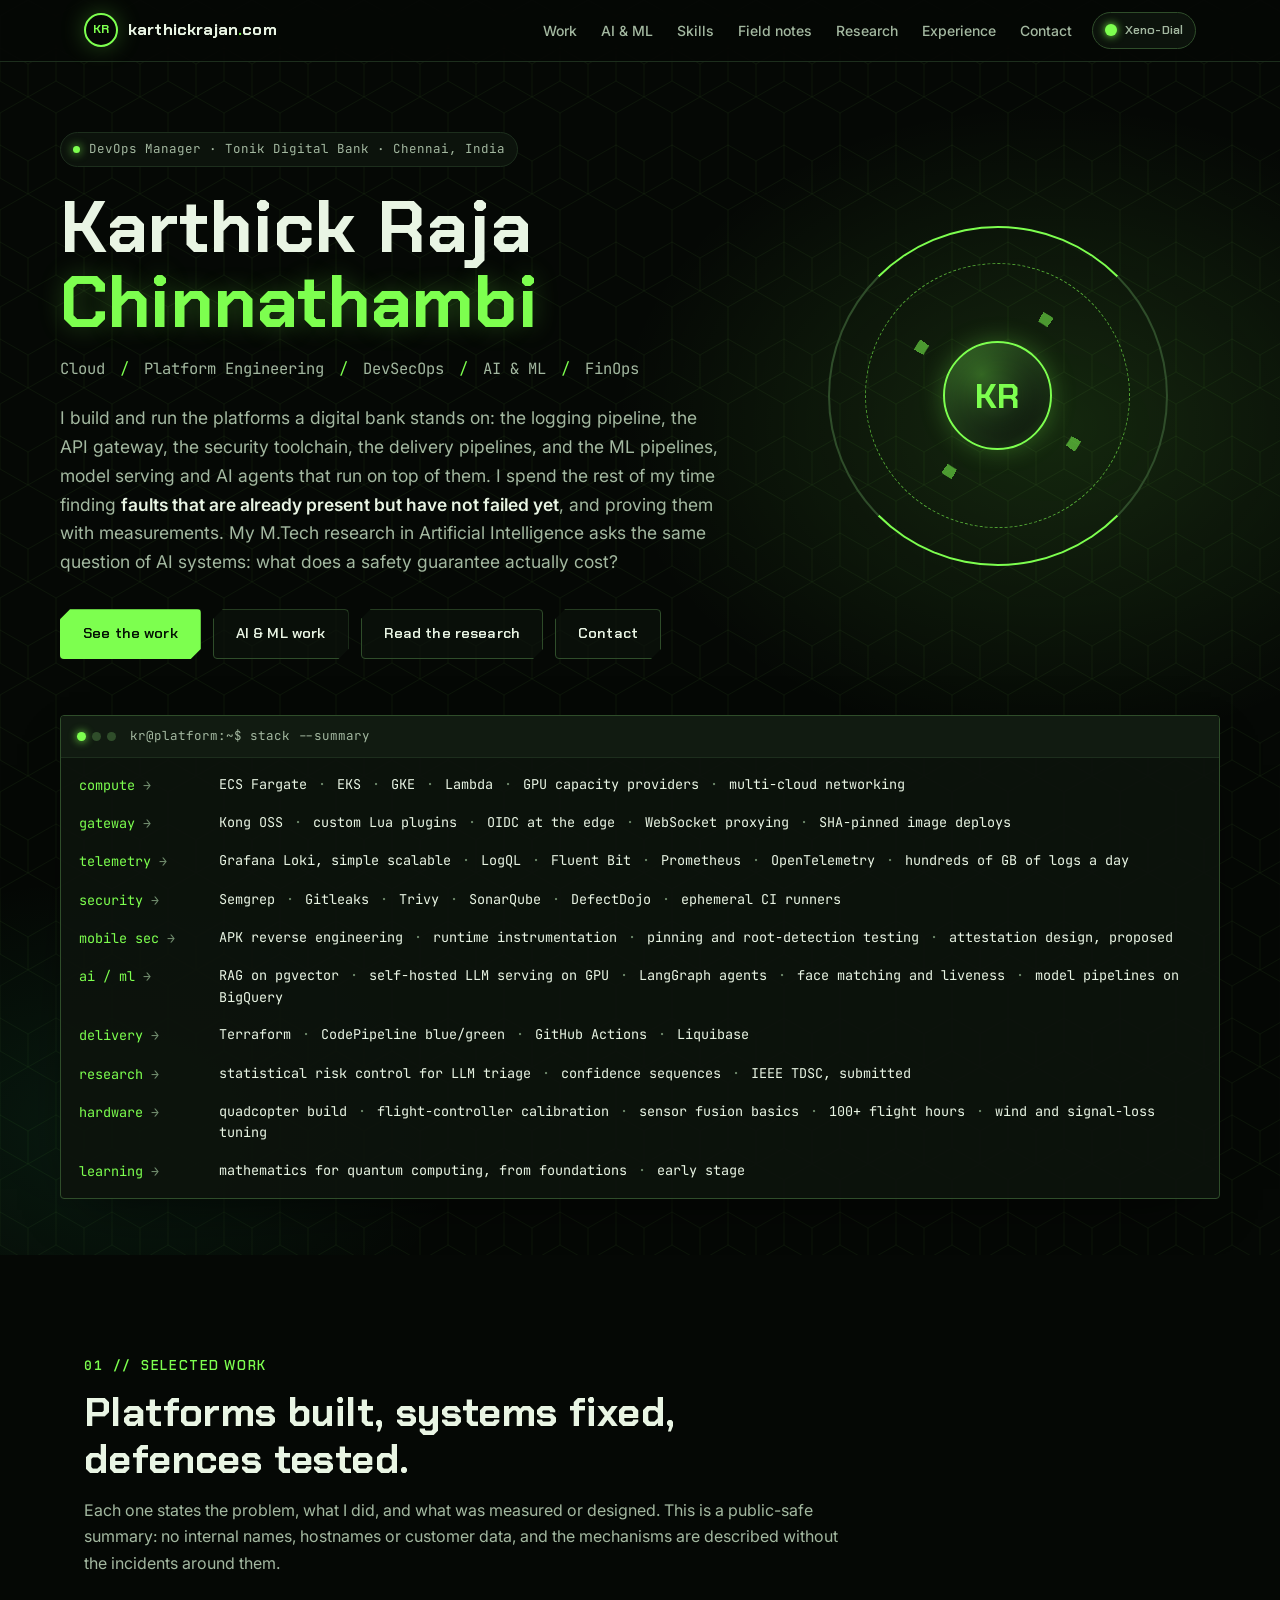
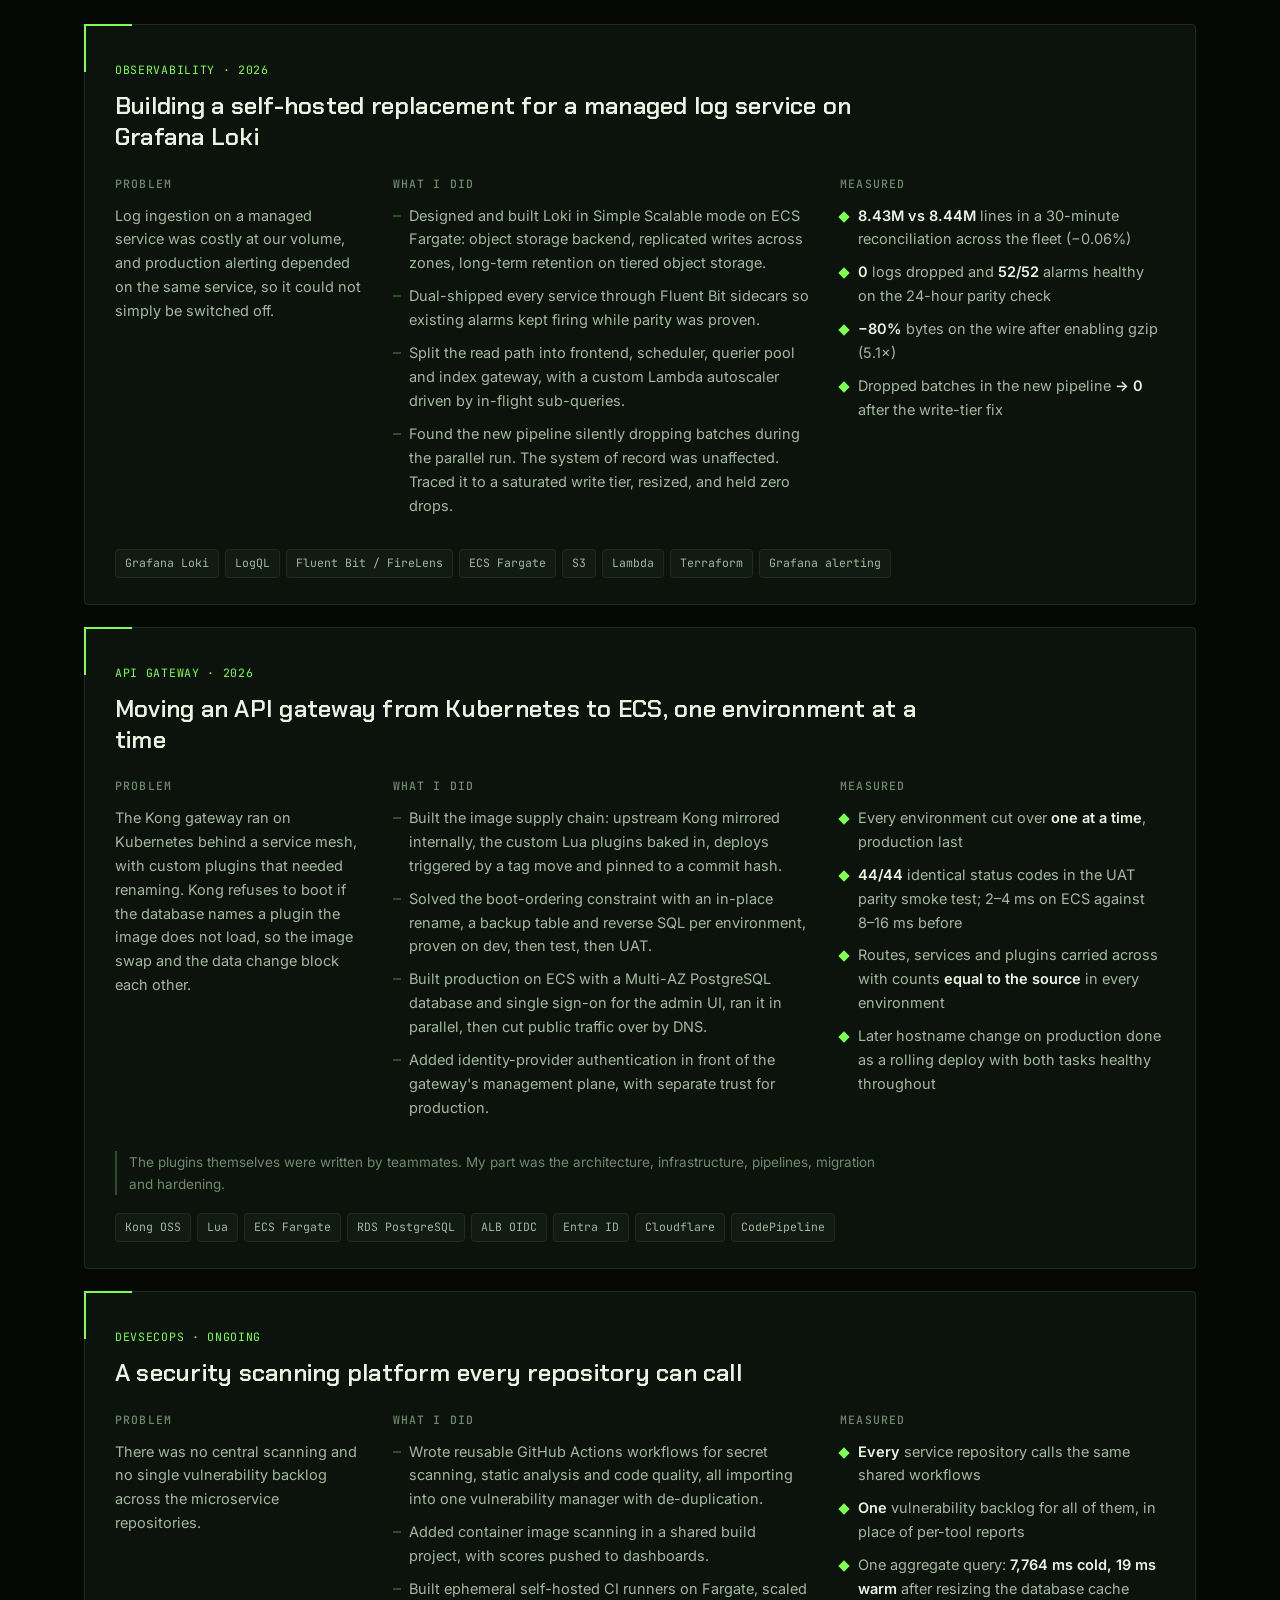
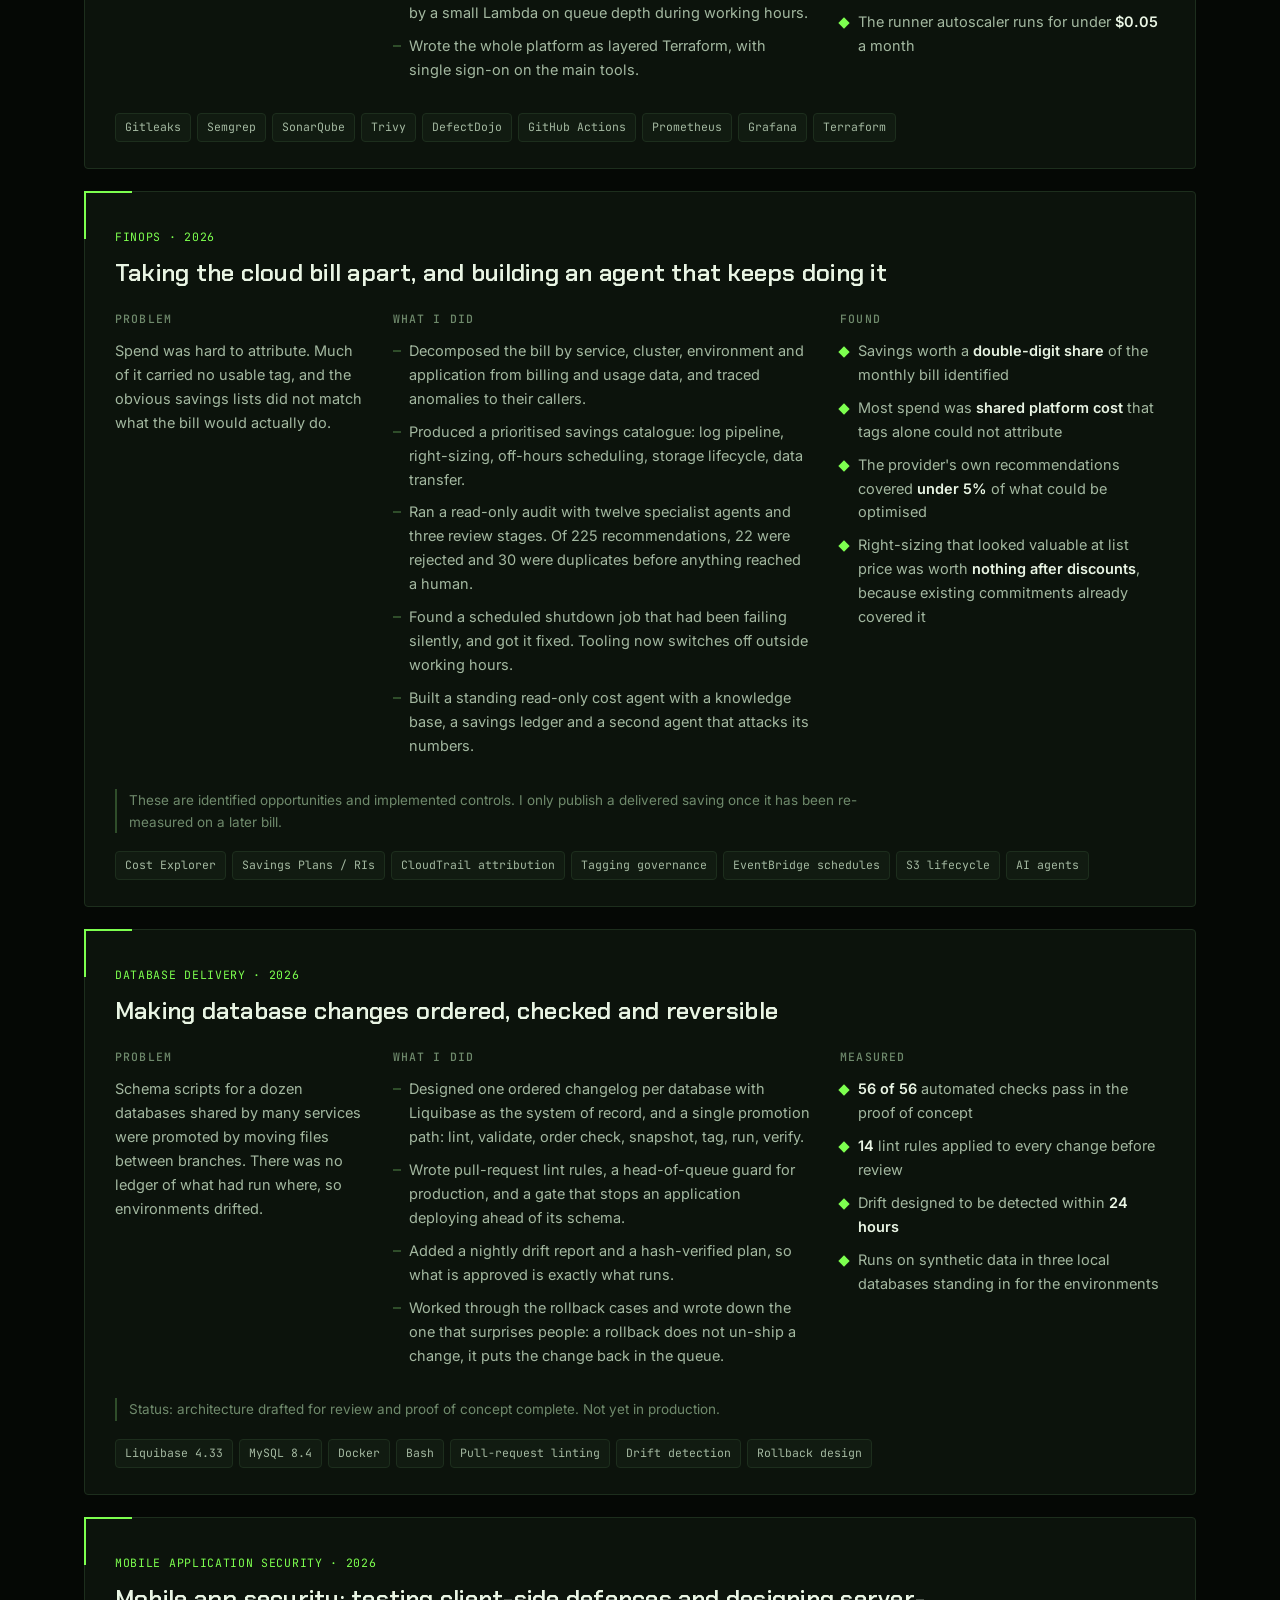
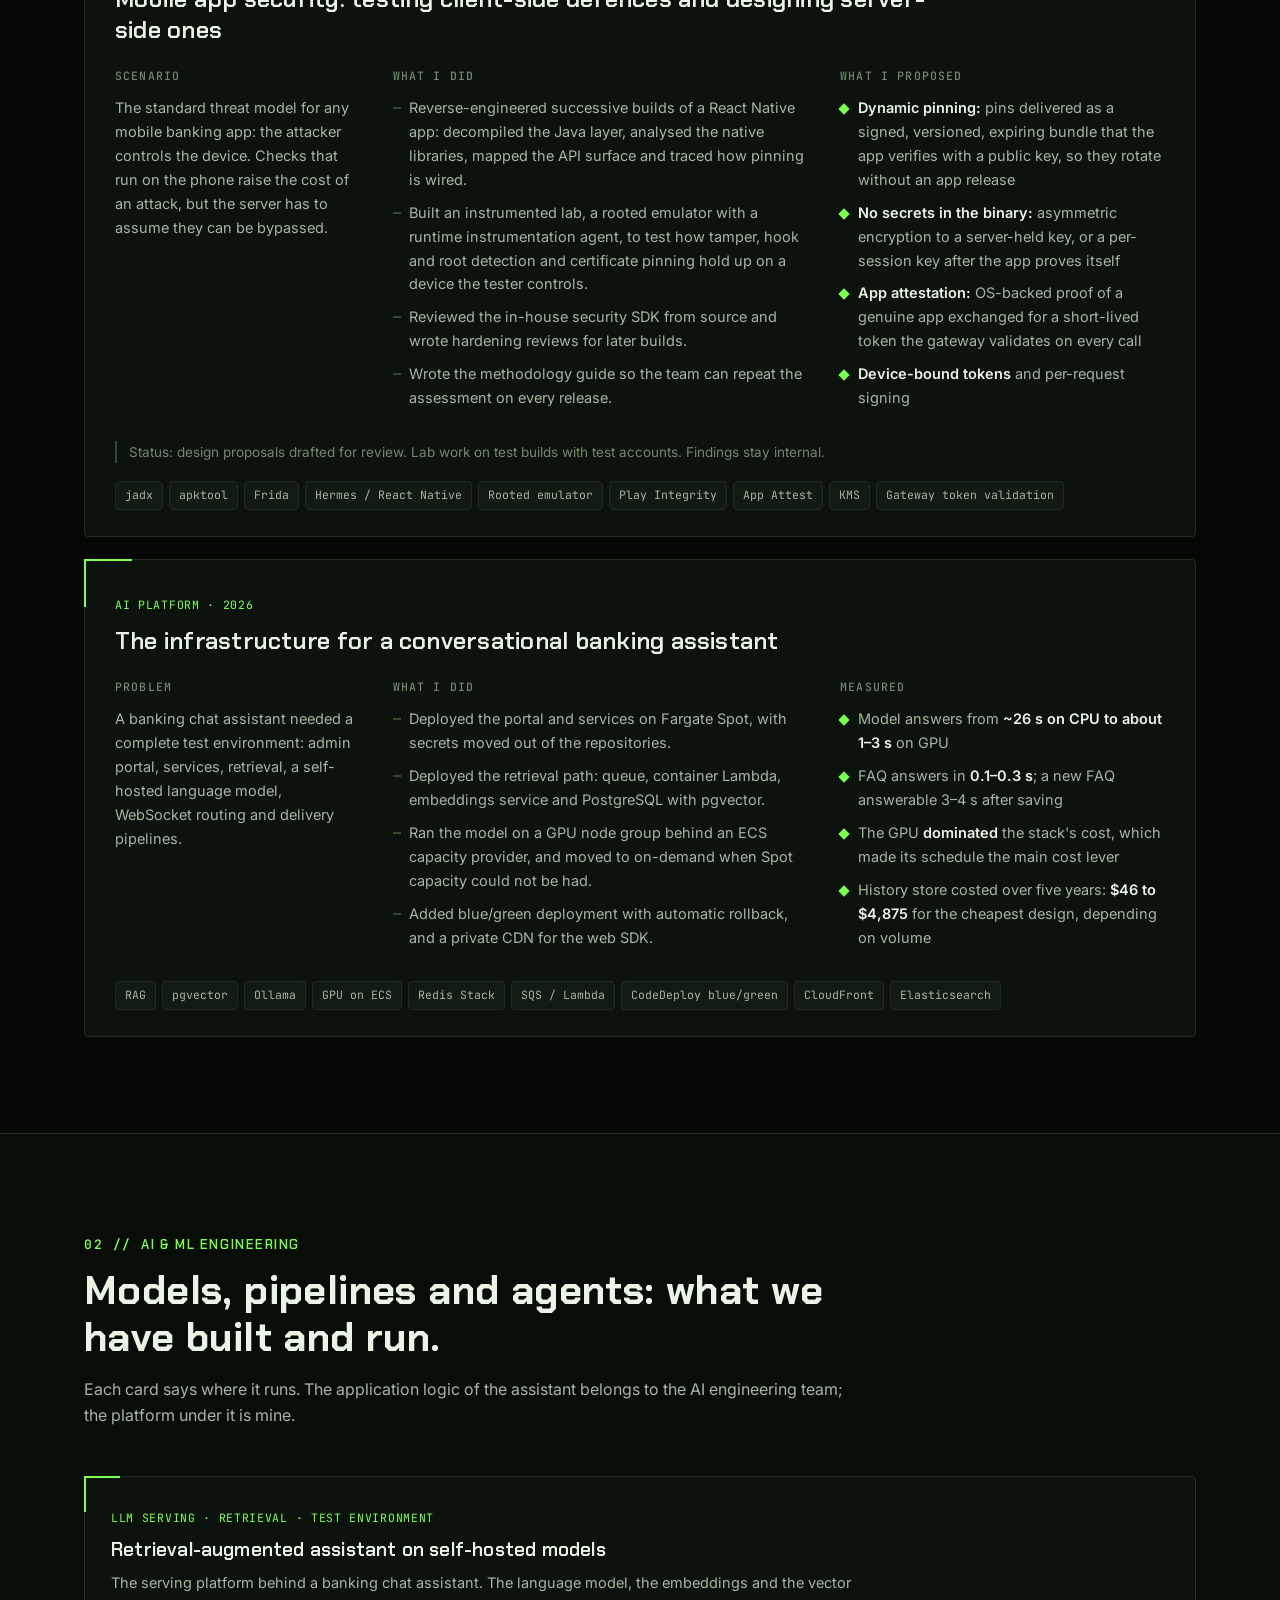
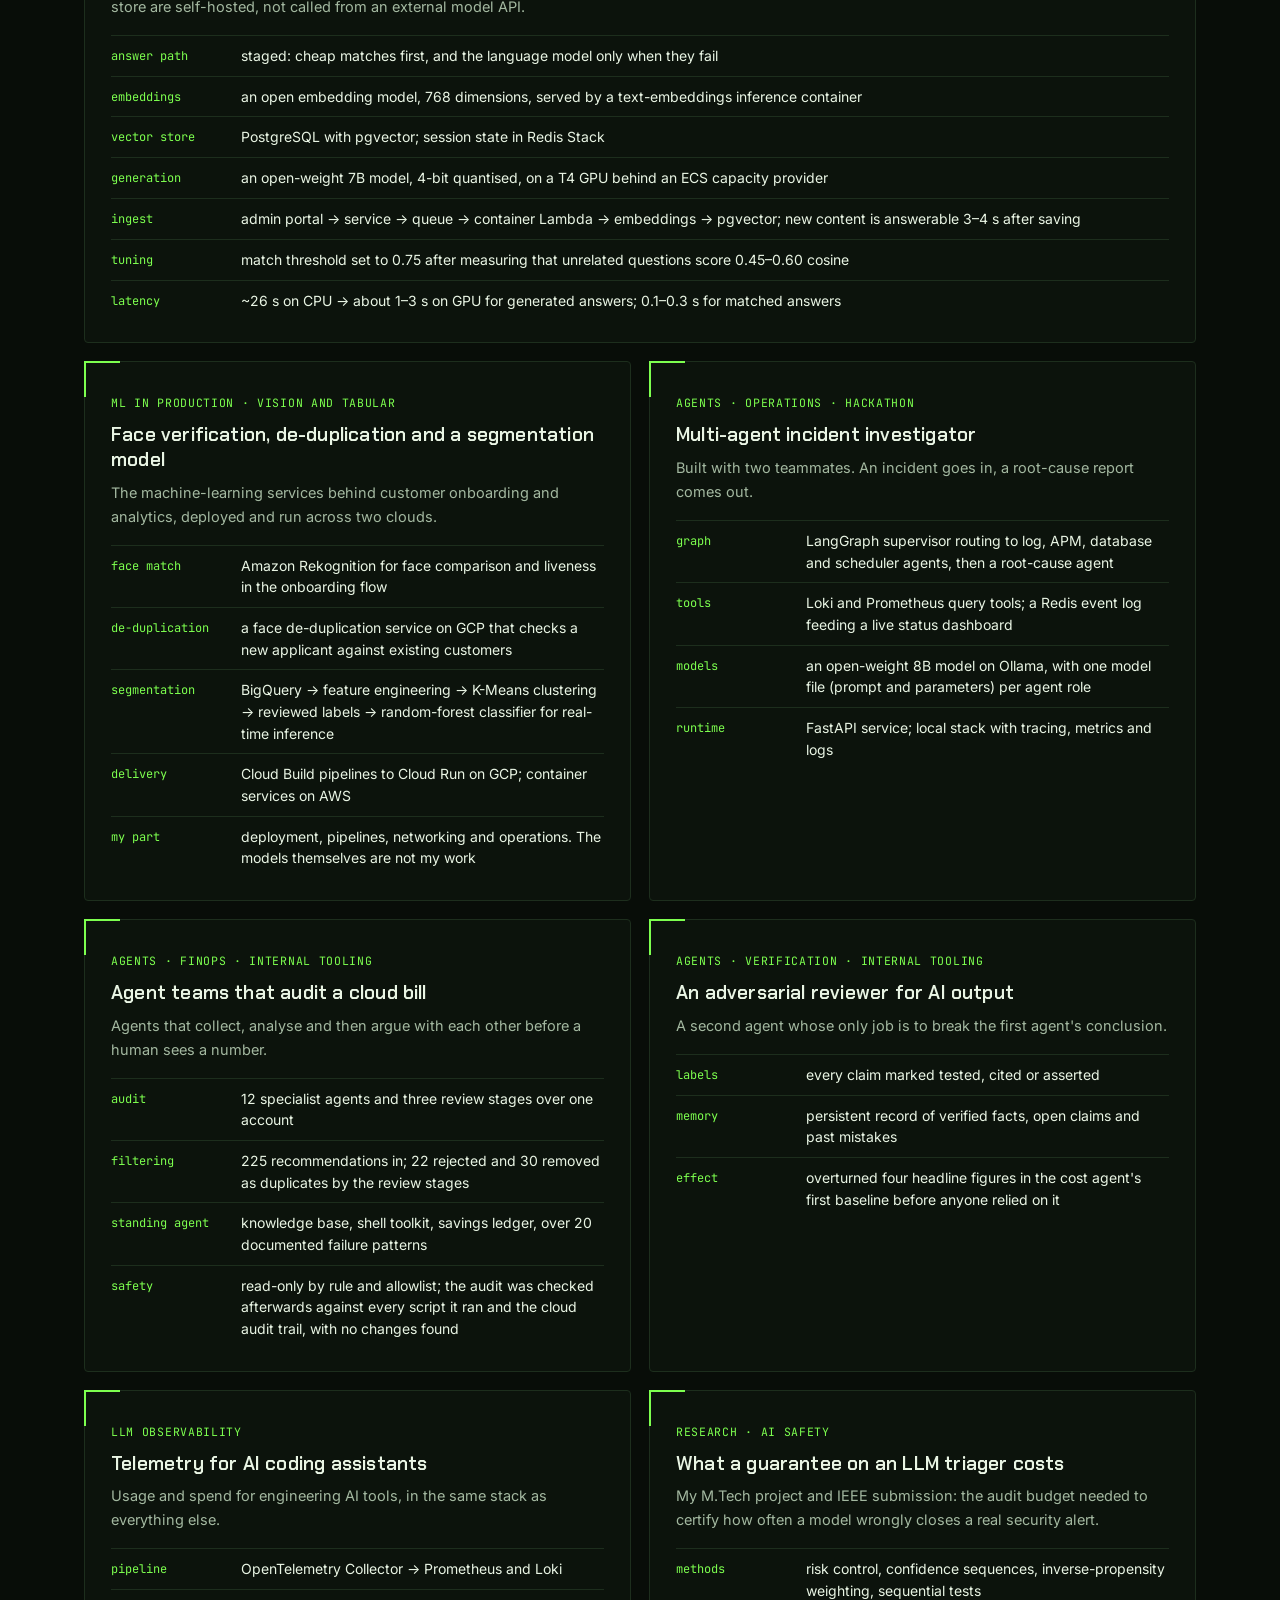
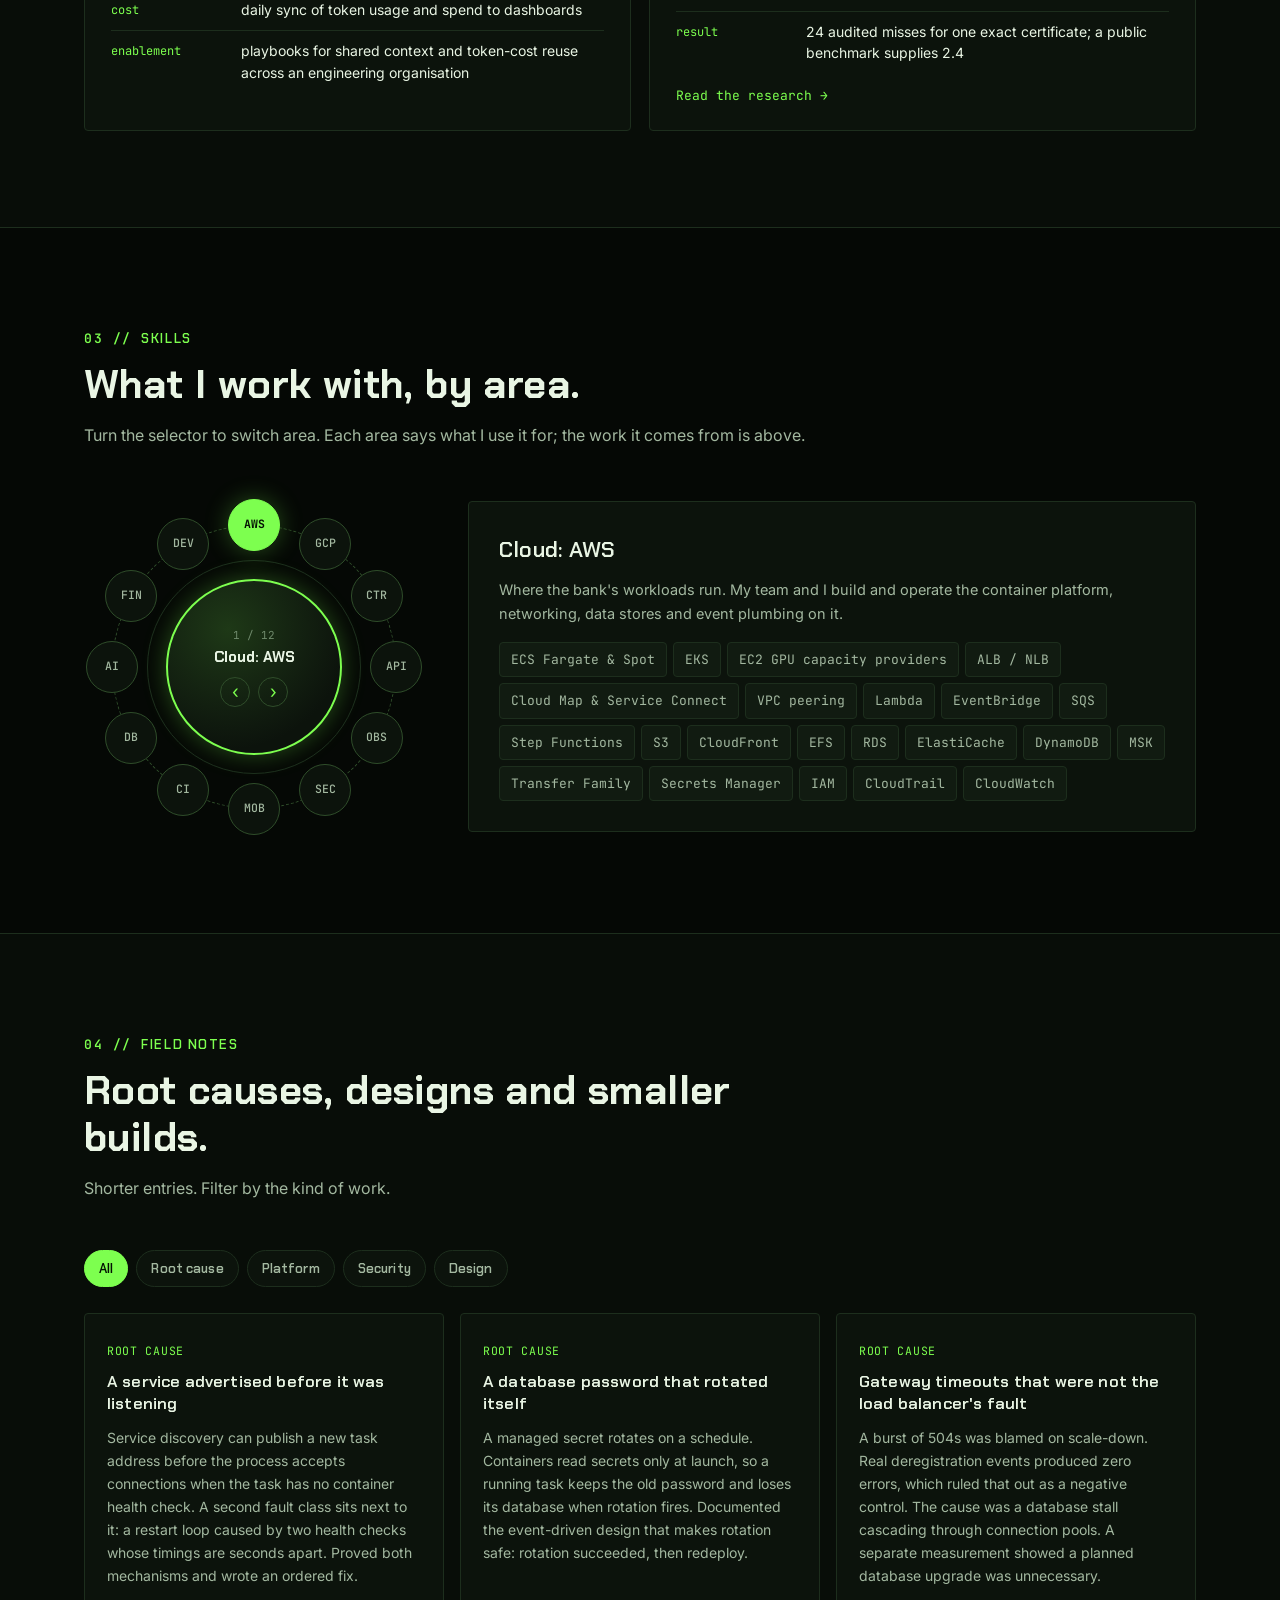
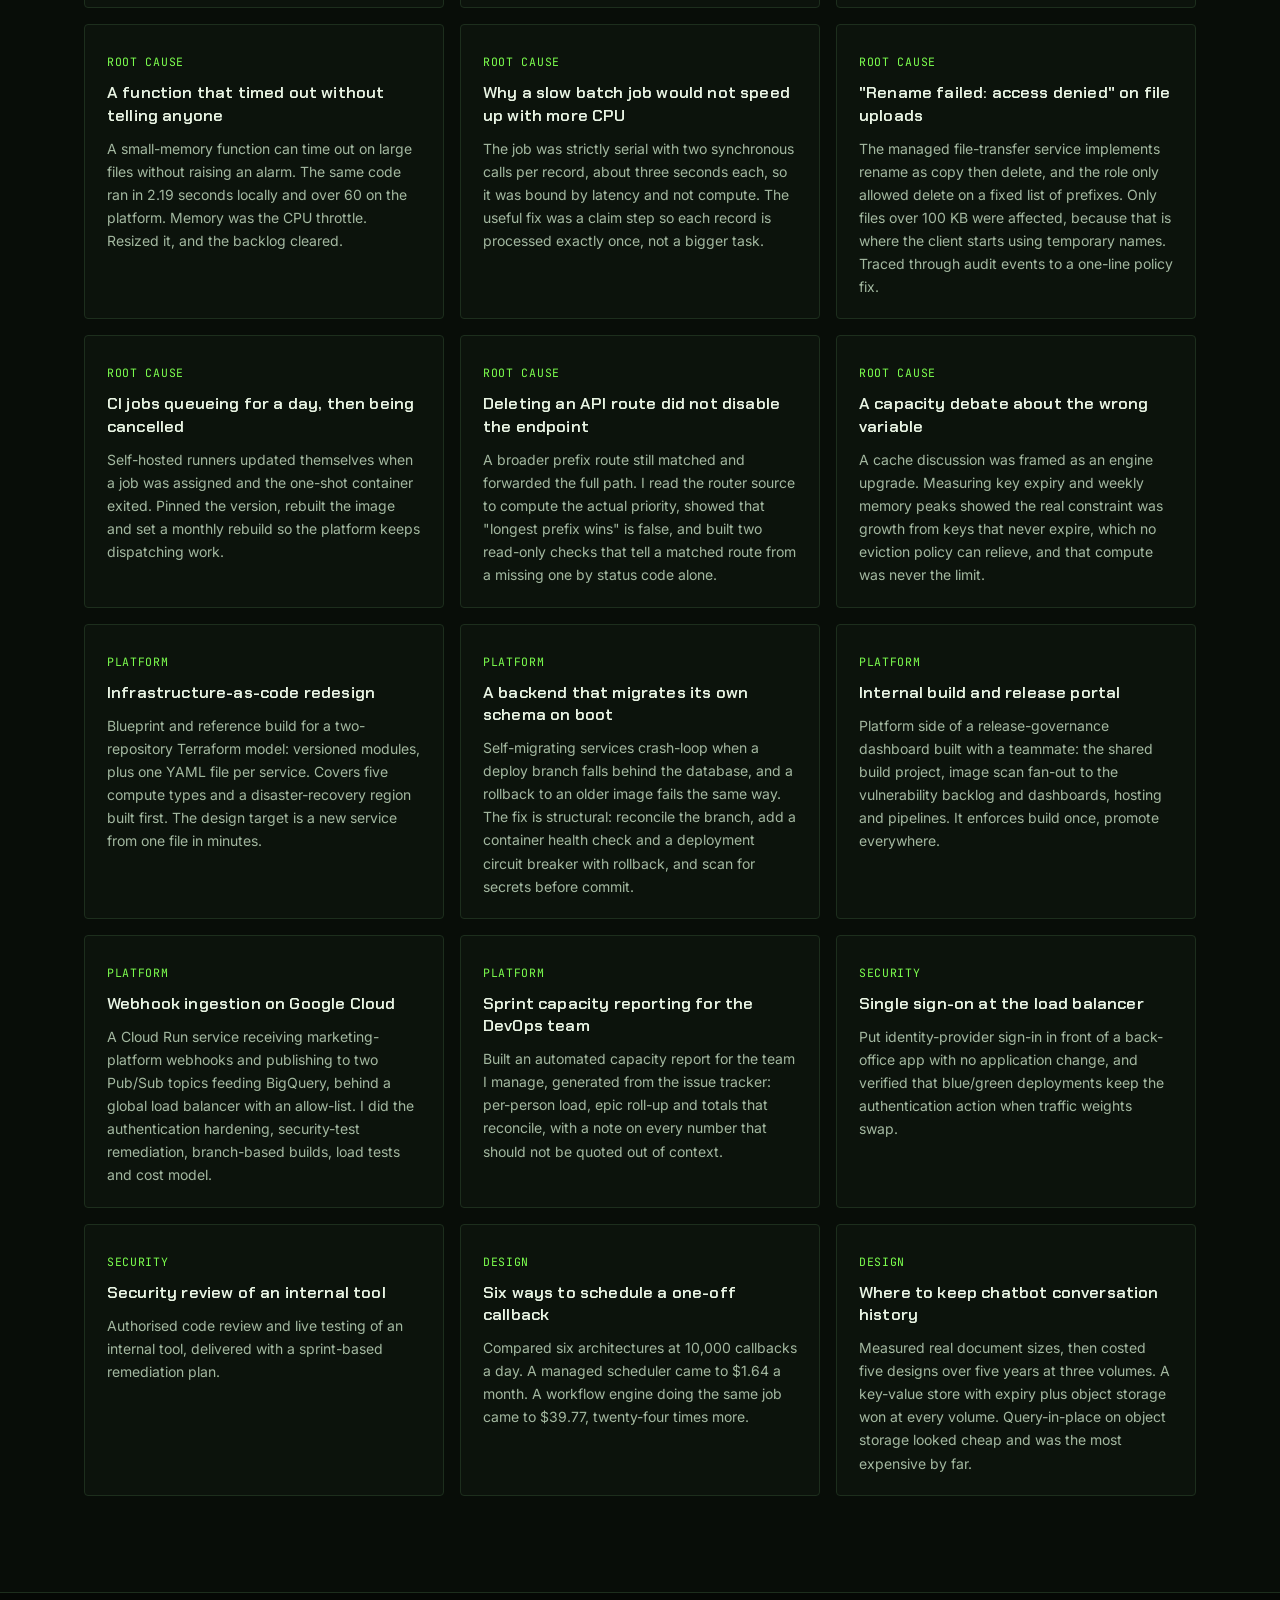
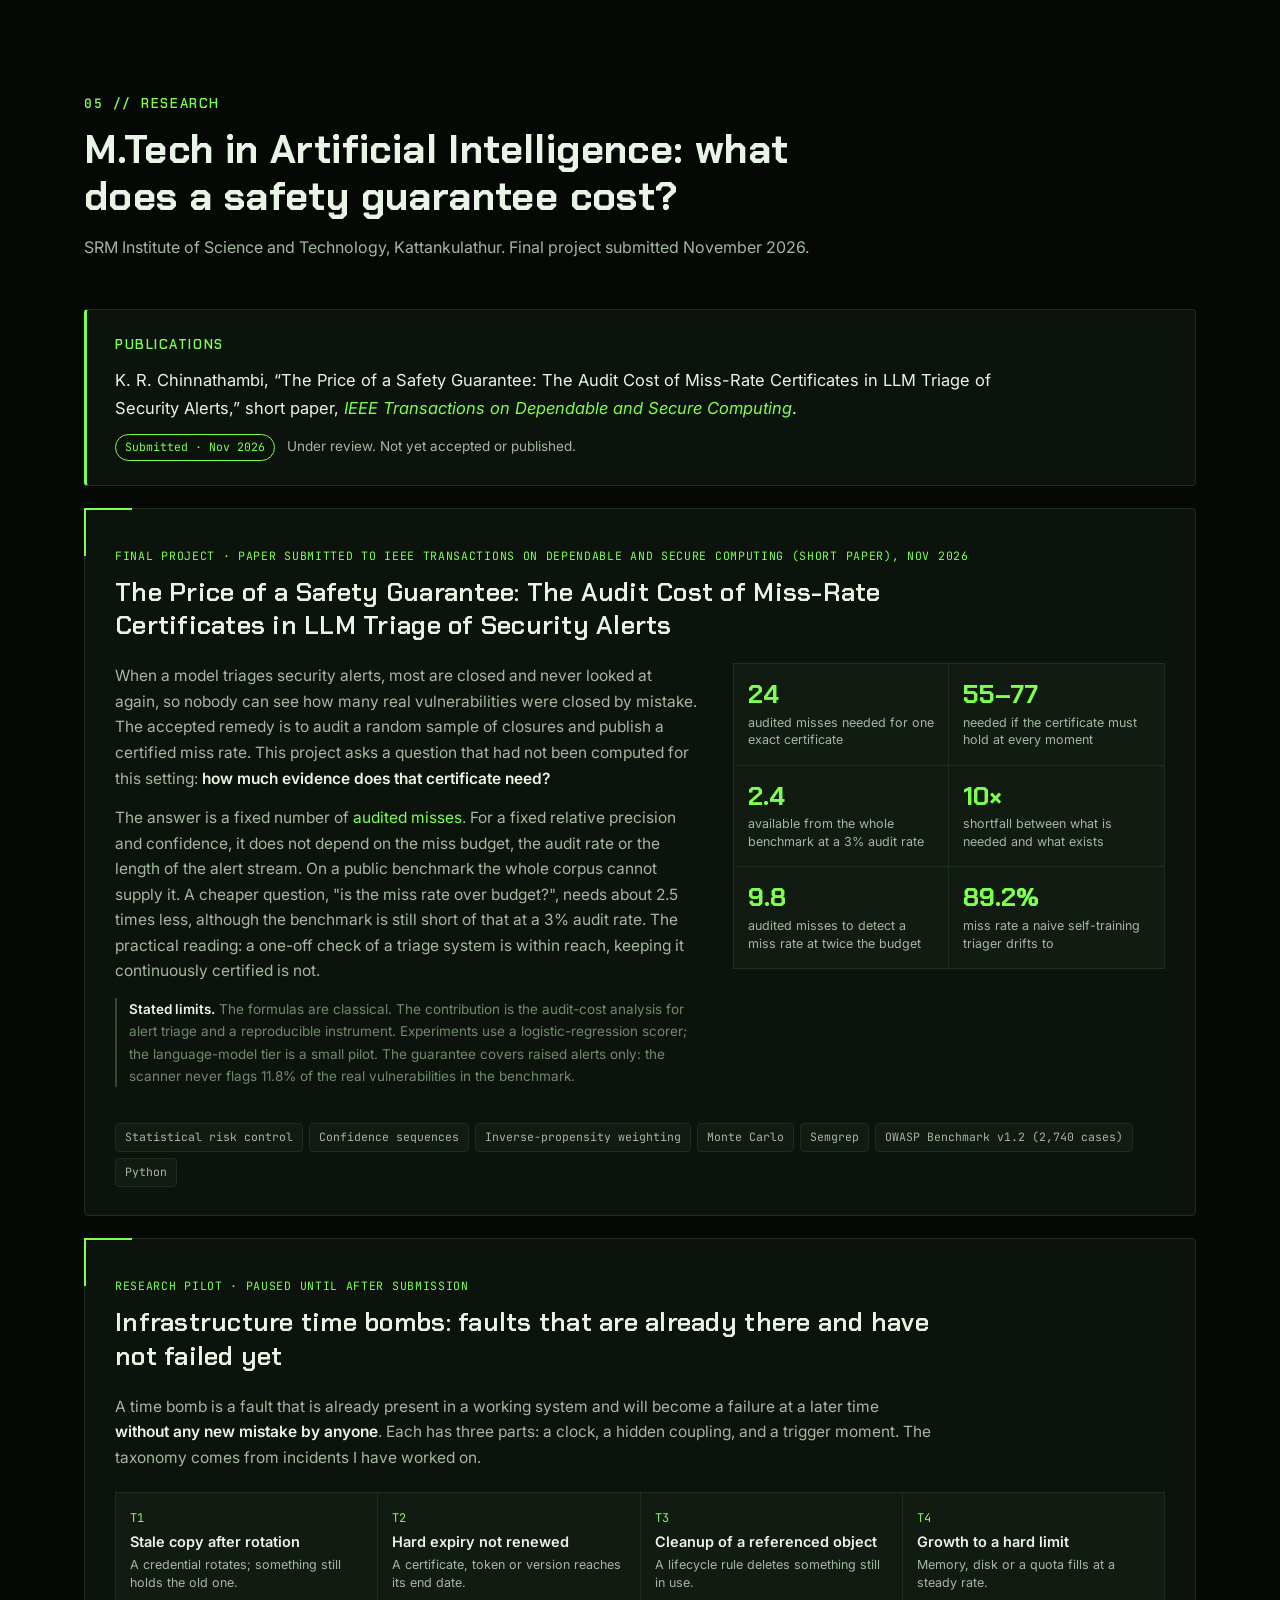
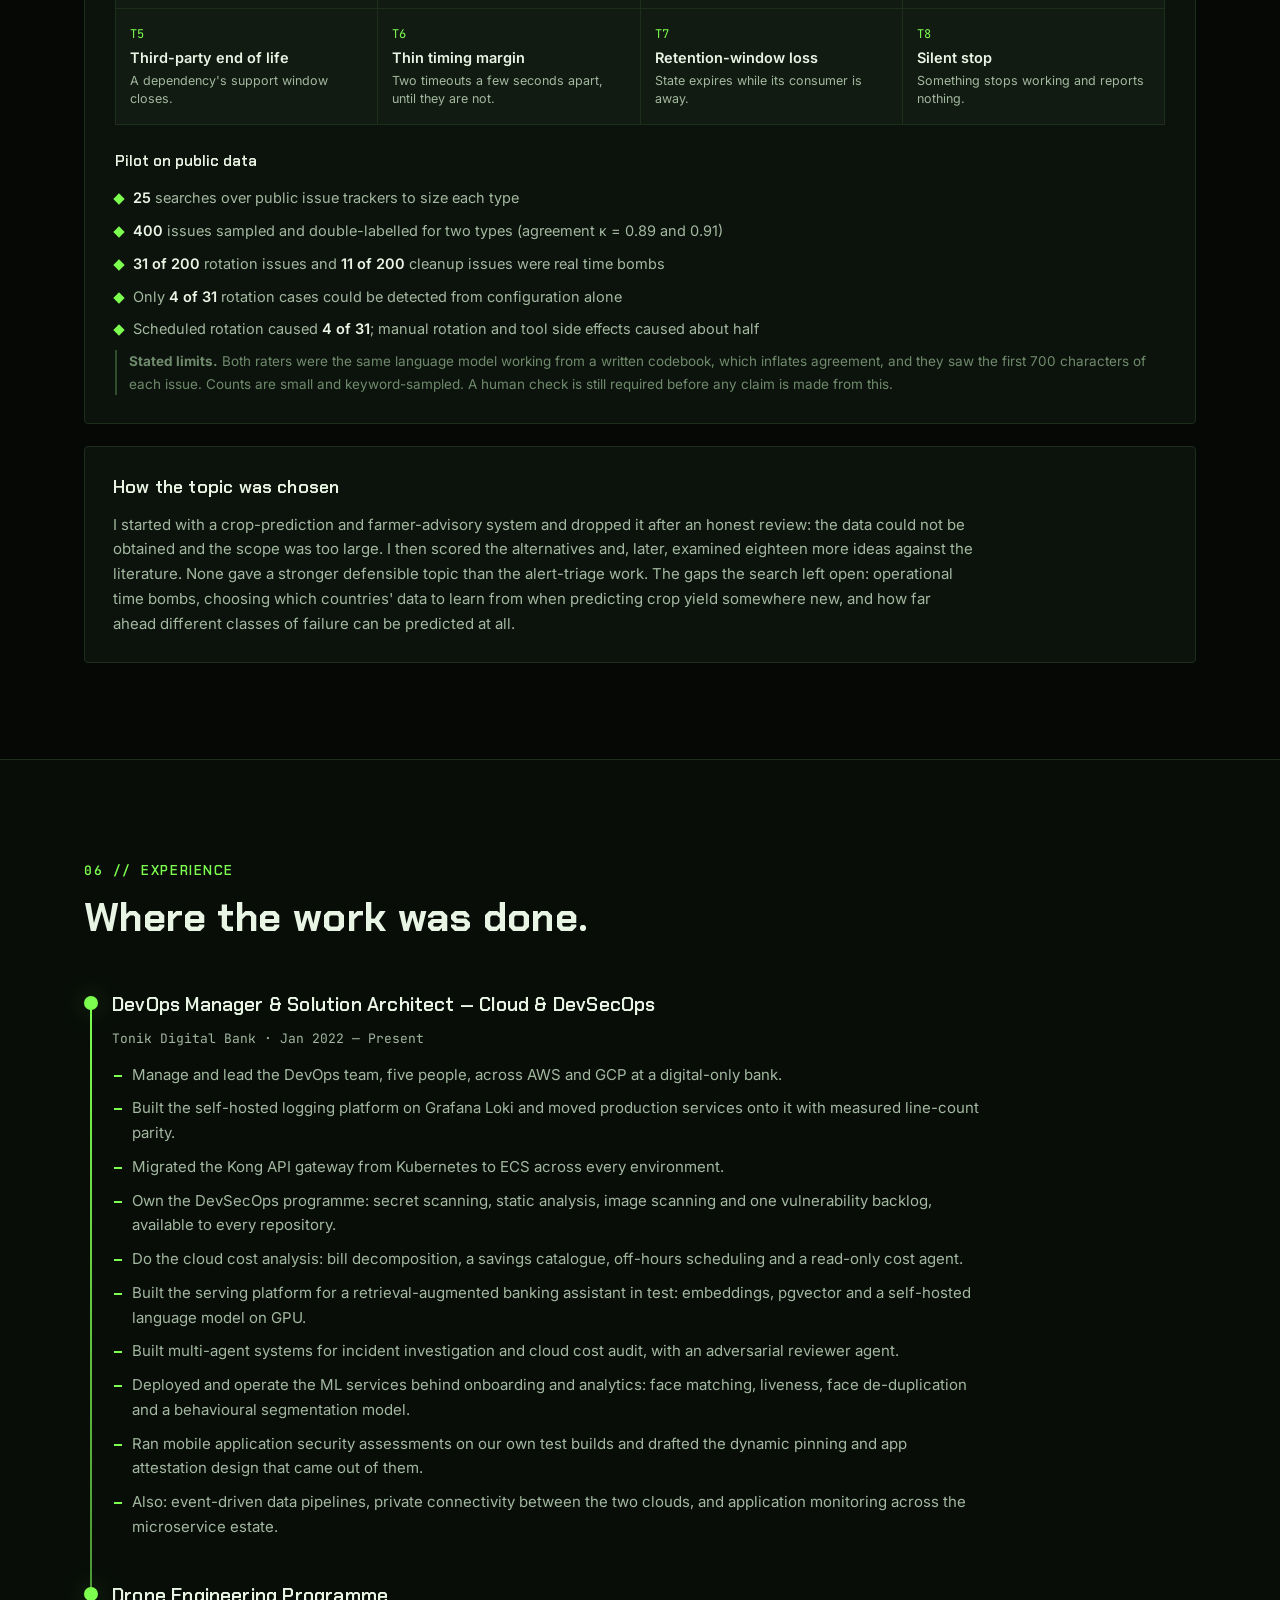
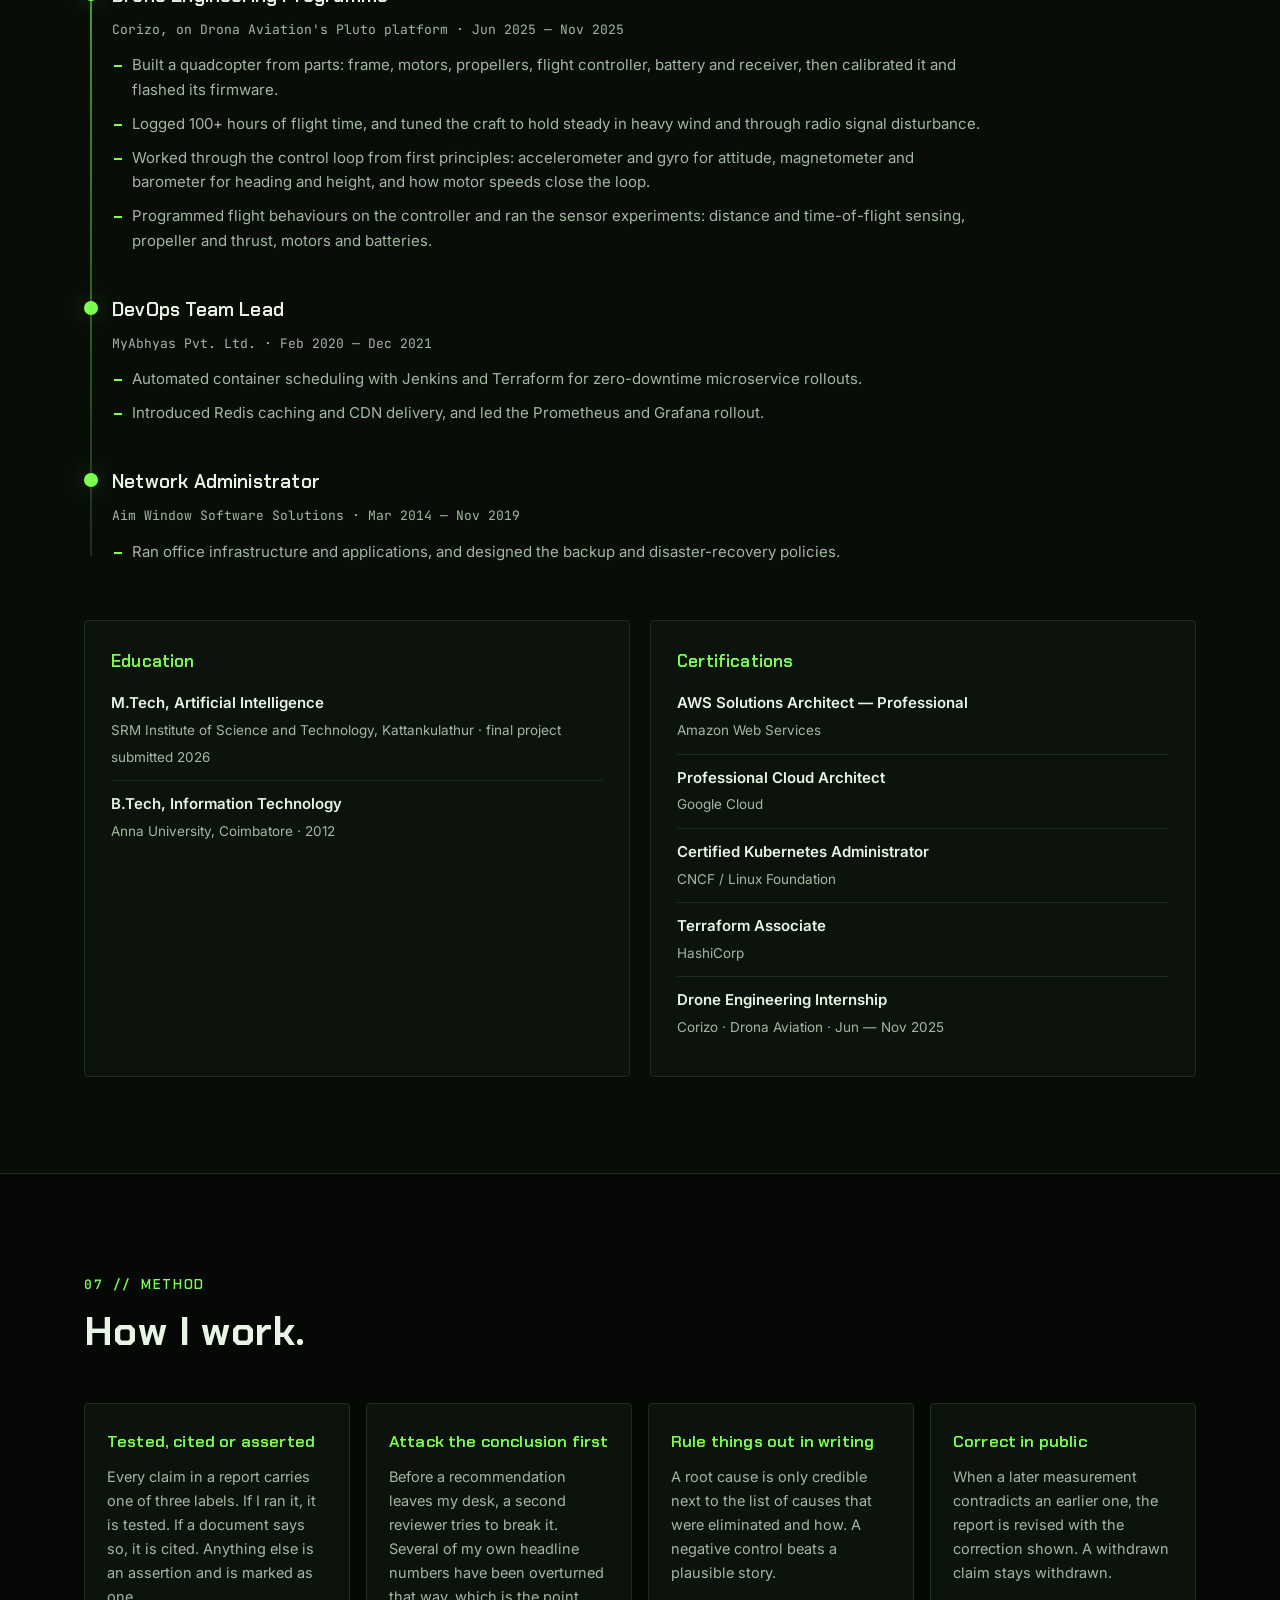
==== commit 8cc109d1: "Add AI/ML, mobile security, drone and roadmap sections; restructure and scrub employer data" ====
--- a/index.html
+++ b/index.html
@@ -53,9 +53,10 @@
       </button>
       <ul class="nav-links" id="navLinks">
         <li><a href="#work">Work</a></li>
+        <li><a href="#ai">AI &amp; ML</a></li>
+        <li><a href="#skills">Skills</a></li>
         <li><a href="#more">Field notes</a></li>
         <li><a href="#research">Research</a></li>
-        <li><a href="#skills">Skills</a></li>
         <li><a href="#experience">Experience</a></li>
         <li><a href="#contact">Contact</a></li>
       </ul>
@@ -72,16 +73,18 @@
       <div class="hero-copy">
         <div class="hero-tag">DevOps Manager · Tonik Digital Bank · Chennai, India</div>
         <h1>Karthick Raja <span class="accent">Chinnathambi</span></h1>
-        <p class="hero-role">Cloud <span class="sep">/</span> Platform Engineering <span class="sep">/</span> DevSecOps <span class="sep">/</span> FinOps</p>
+        <p class="hero-role">Cloud <span class="sep">/</span> Platform Engineering <span class="sep">/</span> DevSecOps <span class="sep">/</span> AI &amp; ML <span class="sep">/</span> FinOps</p>
         <p class="hero-summary">
           I build and run the platforms a digital bank stands on: the logging pipeline, the API gateway,
-          the security toolchain and the delivery pipelines. I spend the rest of my time finding
+          the security toolchain, the delivery pipelines, and the ML pipelines, model serving and AI
+          agents that run on top of them. I spend the rest of my time finding
           <strong>faults that are already present but have not failed yet</strong>, and proving them with
           measurements. My M.Tech research in Artificial Intelligence asks the same question of AI systems:
           what does a safety guarantee actually cost?
         </p>
         <div class="hero-cta">
           <a href="#work" class="btn btn-primary">See the work</a>
+          <a href="#ai" class="btn btn-ghost">AI &amp; ML work</a>
           <a href="#research" class="btn btn-ghost">Read the research</a>
           <a href="#contact" class="btn btn-ghost">Contact</a>
         </div>
@@ -94,13 +97,21 @@
       </div>
     </div>
 
-    <dl class="hero-stats">
-      <div><dt>26</dt><dd>production services moved onto a self-hosted logging platform</dd></div>
-      <div><dt>346&nbsp;GB</dt><dd>of logs ingested in a 24-hour measurement</dd></div>
-      <div><dt>4</dt><dd>API gateway environments migrated from Kubernetes to ECS</dd></div>
-      <div><dt>0.06%</dt><dd>line-count difference when the old and new log pipelines were reconciled</dd></div>
-      <div><dt>15–22%</dt><dd>of monthly cloud spend identified as addressable</dd></div>
-    </dl>
+    <div class="readout" role="group" aria-label="Stack summary">
+      <div class="readout-bar"><span class="readout-dots" aria-hidden="true"><i></i><i></i><i></i></span><span class="readout-cmd">kr@platform:~$ stack --summary</span></div>
+      <dl class="readout-body">
+        <div><dt>compute</dt><dd>ECS Fargate <i>·</i> EKS <i>·</i> GKE <i>·</i> Lambda <i>·</i> GPU capacity providers <i>·</i> multi-cloud networking</dd></div>
+        <div><dt>gateway</dt><dd>Kong OSS <i>·</i> custom Lua plugins <i>·</i> OIDC at the edge <i>·</i> WebSocket proxying <i>·</i> SHA-pinned image deploys</dd></div>
+        <div><dt>telemetry</dt><dd>Grafana Loki, simple scalable <i>·</i> LogQL <i>·</i> Fluent Bit <i>·</i> Prometheus <i>·</i> OpenTelemetry <i>·</i> hundreds of GB of logs a day</dd></div>
+        <div><dt>security</dt><dd>Semgrep <i>·</i> Gitleaks <i>·</i> Trivy <i>·</i> SonarQube <i>·</i> DefectDojo <i>·</i> ephemeral CI runners</dd></div>
+        <div><dt>mobile sec</dt><dd>APK reverse engineering <i>·</i> runtime instrumentation <i>·</i> pinning and root-detection testing <i>·</i> attestation design, proposed</dd></div>
+        <div><dt>ai / ml</dt><dd>RAG on pgvector <i>·</i> self-hosted LLM serving on GPU <i>·</i> LangGraph agents <i>·</i> face matching and liveness <i>·</i> model pipelines on BigQuery</dd></div>
+        <div><dt>delivery</dt><dd>Terraform <i>·</i> CodePipeline blue/green <i>·</i> GitHub Actions <i>·</i> Liquibase</dd></div>
+        <div><dt>research</dt><dd>statistical risk control for LLM triage <i>·</i> confidence sequences <i>·</i> IEEE TDSC, submitted</dd></div>
+        <div><dt>hardware</dt><dd>quadcopter build <i>·</i> flight-controller calibration <i>·</i> sensor fusion basics <i>·</i> 100+ flight hours <i>·</i> wind and signal-loss tuning</dd></div>
+        <div><dt>learning</dt><dd>mathematics for quantum computing, from foundations <i>·</i> early stage</dd></div>
+      </dl>
+    </div>
   </header>
 
   <main id="main">
@@ -110,8 +121,8 @@
     <div class="container">
       <div class="section-head">
         <span class="kicker" data-n="01" data-r="I">Selected work</span>
-        <h2>Six things I built or fixed, with the numbers.</h2>
-        <p class="section-sub">Each one states the problem, what I did, and what was measured afterwards. Internal identifiers are left out on purpose.</p>
+        <h2>Platforms built, systems fixed, defences tested.</h2>
+        <p class="section-sub">Each one states the problem, what I did, and what was measured or designed. This is a public-safe summary: no internal names, hostnames or customer data, and the mechanisms are described without the incidents around them.</p>
       </div>
 
       <div class="cases">
@@ -124,12 +135,12 @@
           <div class="case-body">
             <div>
               <h4>Problem</h4>
-              <p>Log ingestion was the single largest line on the cloud bill, and production alerting depended on the same service, so it could not simply be switched off.</p>
+              <p>Log ingestion on a managed service was costly at our volume, and production alerting depended on the same service, so it could not simply be switched off.</p>
             </div>
             <div>
               <h4>What I did</h4>
               <ul>
-                <li>Designed and built Loki in Simple Scalable mode on ECS Fargate: object storage backend, replication factor 2 across two zones, long-term retention on tiered object storage.</li>
+                <li>Designed and built Loki in Simple Scalable mode on ECS Fargate: object storage backend, replicated writes across zones, long-term retention on tiered object storage.</li>
                 <li>Dual-shipped every service through Fluent Bit sidecars so existing alarms kept firing while parity was proven.</li>
                 <li>Split the read path into frontend, scheduler, querier pool and index gateway, with a custom Lambda autoscaler driven by in-flight sub-queries.</li>
                 <li>Found the new pipeline silently dropping batches during the parallel run. The system of record was unaffected. Traced it to a saturated write tier, resized, and held zero drops.</li>
@@ -138,20 +149,20 @@
             <div>
               <h4>Measured</h4>
               <ul class="metrics">
-                <li><b>8.43M vs 8.44M</b> lines in a 30-minute reconciliation across 25 services (−0.06%)</li>
+                <li><b>8.43M vs 8.44M</b> lines in a 30-minute reconciliation across the fleet (−0.06%)</li>
                 <li><b>0</b> logs dropped and <b>52/52</b> alarms healthy on the 24-hour parity check</li>
                 <li><b>−80%</b> bytes on the wire after enabling gzip (5.1×)</li>
-                <li>~982,000 dropped batches a day in the new pipeline <b>→ 0</b> after the write-tier fix</li>
-              </ul>
-            </div>
-          </div>
-          <ul class="tech-tags"><li>Grafana Loki 3.7</li><li>LogQL</li><li>Fluent Bit / FireLens</li><li>ECS Fargate</li><li>S3</li><li>Lambda</li><li>Terraform</li><li>Grafana alerting</li></ul>
+                <li>Dropped batches in the new pipeline <b>→ 0</b> after the write-tier fix</li>
+              </ul>
+            </div>
+          </div>
+          <ul class="tech-tags"><li>Grafana Loki</li><li>LogQL</li><li>Fluent Bit / FireLens</li><li>ECS Fargate</li><li>S3</li><li>Lambda</li><li>Terraform</li><li>Grafana alerting</li></ul>
         </article>
 
         <article class="case">
           <header>
             <span class="case-tag">API gateway · 2026</span>
-            <h3>Moving the bank's API gateway from Kubernetes to ECS, in four environments</h3>
+            <h3>Moving an API gateway from Kubernetes to ECS, one environment at a time</h3>
           </header>
           <div class="case-body">
             <div>
@@ -161,7 +172,7 @@
             <div>
               <h4>What I did</h4>
               <ul>
-                <li>Built the image supply chain: upstream Kong 3.5 mirrored internally, 23 custom Lua plugins baked in, immutable tags, deploys triggered by a tag move and pinned to a commit.</li>
+                <li>Built the image supply chain: upstream Kong mirrored internally, the custom Lua plugins baked in, deploys triggered by a tag move and pinned to a commit hash.</li>
                 <li>Solved the boot-ordering constraint with an in-place rename, a backup table and reverse SQL per environment, proven on dev, then test, then UAT.</li>
                 <li>Built production on ECS with a Multi-AZ PostgreSQL database and single sign-on for the admin UI, ran it in parallel, then cut public traffic over by DNS.</li>
                 <li>Added identity-provider authentication in front of the gateway's management plane, with separate trust for production.</li>
@@ -170,15 +181,15 @@
             <div>
               <h4>Measured</h4>
               <ul class="metrics">
-                <li><b>4</b> environments cut over one at a time, production last</li>
+                <li>Every environment cut over <b>one at a time</b>, production last</li>
                 <li><b>44/44</b> identical status codes in the UAT parity smoke test; 2–4&nbsp;ms on ECS against 8–16&nbsp;ms before</li>
-                <li>Production: <b>471</b> routes and <b>258</b> services, counts equal to the source dump</li>
+                <li>Routes, services and plugins carried across with counts <b>equal to the source</b> in every environment</li>
                 <li>Later hostname change on production done as a rolling deploy with both tasks healthy throughout</li>
               </ul>
             </div>
           </div>
           <p class="case-note">The plugins themselves were written by teammates. My part was the architecture, infrastructure, pipelines, migration and hardening.</p>
-          <ul class="tech-tags"><li>Kong OSS 3.5</li><li>Lua</li><li>ECS Fargate</li><li>RDS PostgreSQL</li><li>ALB OIDC</li><li>Entra ID</li><li>Cloudflare</li><li>CodePipeline</li></ul>
+          <ul class="tech-tags"><li>Kong OSS</li><li>Lua</li><li>ECS Fargate</li><li>RDS PostgreSQL</li><li>ALB OIDC</li><li>Entra ID</li><li>Cloudflare</li><li>CodePipeline</li></ul>
         </article>
 
         <article class="case">
@@ -203,7 +214,7 @@
             <div>
               <h4>Measured</h4>
               <ul class="metrics">
-                <li><b>26</b> microservices covered by the shared pipelines</li>
+                <li><b>Every</b> service repository calls the same shared workflows</li>
                 <li><b>One</b> vulnerability backlog for all of them, in place of per-tool reports</li>
                 <li>One aggregate query: <b>7,764&nbsp;ms cold, 19&nbsp;ms warm</b> after resizing the database cache</li>
                 <li>The runner autoscaler runs for under <b>$0.05</b> a month</li>
@@ -221,7 +232,7 @@
           <div class="case-body">
             <div>
               <h4>Problem</h4>
-              <p>Spend was hard to attribute. Nearly half of it carried no environment tag, and the obvious savings lists did not match what the bill would actually do.</p>
+              <p>Spend was hard to attribute. Much of it carried no usable tag, and the obvious savings lists did not match what the bill would actually do.</p>
             </div>
             <div>
               <h4>What I did</h4>
@@ -229,17 +240,17 @@
                 <li>Decomposed the bill by service, cluster, environment and application from billing and usage data, and traced anomalies to their callers.</li>
                 <li>Produced a prioritised savings catalogue: log pipeline, right-sizing, off-hours scheduling, storage lifecycle, data transfer.</li>
                 <li>Ran a read-only audit with twelve specialist agents and three review stages. Of 225 recommendations, 22 were rejected and 30 were duplicates before anything reached a human.</li>
-                <li>Found the nightly shutdown job had been failing silently for about ten weeks, and fixed it. Tooling now sits switched off for 43% of the week.</li>
+                <li>Found a scheduled shutdown job that had been failing silently, and got it fixed. Tooling now switches off outside working hours.</li>
                 <li>Built a standing read-only cost agent with a knowledge base, a savings ledger and a second agent that attacks its numbers.</li>
               </ul>
             </div>
             <div>
               <h4>Found</h4>
               <ul class="metrics">
-                <li>Savings worth <b>15–22%</b> of the monthly run-rate identified</li>
-                <li><b>71%</b> of spend is shared platform cost; <b>45%</b> has no environment tag</li>
-                <li>The provider's own recommendations cover about <b>4.6%</b> of optimisable spend</li>
-                <li>Container right-sizing was worth <b>$0</b> after discounts, because the commitment was already saturated</li>
+                <li>Savings worth a <b>double-digit share</b> of the monthly bill identified</li>
+                <li>Most spend was <b>shared platform cost</b> that tags alone could not attribute</li>
+                <li>The provider's own recommendations covered <b>under 5%</b> of what could be optimised</li>
+                <li>Right-sizing that looked valuable at list price was worth <b>nothing after discounts</b>, because existing commitments already covered it</li>
               </ul>
             </div>
           </div>
@@ -255,7 +266,7 @@
           <div class="case-body">
             <div>
               <h4>Problem</h4>
-              <p>Schema scripts for twelve databases, used by 26 microservices, were promoted by moving files between branches. There was no ledger of what had run where, so environments drifted.</p>
+              <p>Schema scripts for a dozen databases shared by many services were promoted by moving files between branches. There was no ledger of what had run where, so environments drifted.</p>
             </div>
             <div>
               <h4>What I did</h4>
@@ -282,13 +293,46 @@
 
         <article class="case">
           <header>
+            <span class="case-tag">Mobile application security · 2026</span>
+            <h3>Mobile app security: testing client-side defences and designing server-side ones</h3>
+          </header>
+          <div class="case-body">
+            <div>
+              <h4>Scenario</h4>
+              <p>The standard threat model for any mobile banking app: the attacker controls the device. Checks that run on the phone raise the cost of an attack, but the server has to assume they can be bypassed.</p>
+            </div>
+            <div>
+              <h4>What I did</h4>
+              <ul>
+                <li>Reverse-engineered successive builds of a React Native app: decompiled the Java layer, analysed the native libraries, mapped the API surface and traced how pinning is wired.</li>
+                <li>Built an instrumented lab, a rooted emulator with a runtime instrumentation agent, to test how tamper, hook and root detection and certificate pinning hold up on a device the tester controls.</li>
+                <li>Reviewed the in-house security SDK from source and wrote hardening reviews for later builds.</li>
+                <li>Wrote the methodology guide so the team can repeat the assessment on every release.</li>
+              </ul>
+            </div>
+            <div>
+              <h4>What I proposed</h4>
+              <ul class="metrics">
+                <li><b>Dynamic pinning:</b> pins delivered as a signed, versioned, expiring bundle that the app verifies with a public key, so they rotate without an app release</li>
+                <li><b>No secrets in the binary:</b> asymmetric encryption to a server-held key, or a per-session key after the app proves itself</li>
+                <li><b>App attestation:</b> OS-backed proof of a genuine app exchanged for a short-lived token the gateway validates on every call</li>
+                <li><b>Device-bound tokens</b> and per-request signing</li>
+              </ul>
+            </div>
+          </div>
+          <p class="case-note">Status: design proposals drafted for review. Lab work on test builds with test accounts. Findings stay internal.</p>
+          <ul class="tech-tags"><li>jadx</li><li>apktool</li><li>Frida</li><li>Hermes / React Native</li><li>Rooted emulator</li><li>Play Integrity</li><li>App Attest</li><li>KMS</li><li>Gateway token validation</li></ul>
+        </article>
+
+        <article class="case">
+          <header>
             <span class="case-tag">AI platform · 2026</span>
             <h3>The infrastructure for a conversational banking assistant</h3>
           </header>
           <div class="case-body">
             <div>
               <h4>Problem</h4>
-              <p>A chat assistant needed a complete test environment: admin portal, services, retrieval, a self-hosted language model, WebSocket routing and delivery pipelines.</p>
+              <p>A banking chat assistant needed a complete test environment: admin portal, services, retrieval, a self-hosted language model, WebSocket routing and delivery pipelines.</p>
             </div>
             <div>
               <h4>What I did</h4>
@@ -302,9 +346,9 @@
             <div>
               <h4>Measured</h4>
               <ul class="metrics">
-                <li>Model answers from <b>~26&nbsp;s on CPU to 1.2–2.6&nbsp;s</b> on GPU</li>
+                <li>Model answers from <b>~26&nbsp;s on CPU to about 1–3&nbsp;s</b> on GPU</li>
                 <li>FAQ answers in <b>0.1–0.3&nbsp;s</b>; a new FAQ answerable 3–4&nbsp;s after saving</li>
-                <li>The GPU was over <b>80%</b> of the stack's cost</li>
+                <li>The GPU <b>dominated</b> the stack's cost, which made its schedule the main cost lever</li>
                 <li>History store costed over five years: <b>$46 to $4,875</b> for the cheapest design, depending on volume</li>
               </ul>
             </div>
@@ -312,6 +356,194 @@
           <ul class="tech-tags"><li>RAG</li><li>pgvector</li><li>Ollama</li><li>GPU on ECS</li><li>Redis Stack</li><li>SQS / Lambda</li><li>CodeDeploy blue/green</li><li>CloudFront</li><li>Elasticsearch</li></ul>
         </article>
 
+      </div>
+    </div>
+  </section>
+
+  <!-- ============================ AI & ML ============================ -->
+  <section id="ai" class="section section-alt">
+    <div class="container">
+      <div class="section-head">
+        <span class="kicker" data-n="02" data-r="II">AI &amp; ML engineering</span>
+        <h2>Models, pipelines and agents: what we have built and run.</h2>
+        <p class="section-sub">Each card says where it runs. The application logic of the assistant belongs to the AI engineering team; the platform under it is mine.</p>
+      </div>
+
+      <div class="ai-grid">
+
+        <article class="ai-card ai-wide">
+          <span class="note-tag">LLM serving · retrieval · test environment</span>
+          <h3>Retrieval-augmented assistant on self-hosted models</h3>
+          <p>The serving platform behind a banking chat assistant. The language model, the embeddings and the vector store are self-hosted, not called from an external model API.</p>
+          <dl class="spec">
+            <div><dt>answer path</dt><dd>staged: cheap matches first, and the language model only when they fail</dd></div>
+            <div><dt>embeddings</dt><dd>an open embedding model, 768 dimensions, served by a text-embeddings inference container</dd></div>
+            <div><dt>vector store</dt><dd>PostgreSQL with pgvector; session state in Redis Stack</dd></div>
+            <div><dt>generation</dt><dd>an open-weight 7B model, 4-bit quantised, on a T4 GPU behind an ECS capacity provider</dd></div>
+            <div><dt>ingest</dt><dd>admin portal &rarr; service &rarr; queue &rarr; container Lambda &rarr; embeddings &rarr; pgvector; new content is answerable 3&ndash;4 s after saving</dd></div>
+            <div><dt>tuning</dt><dd>match threshold set to 0.75 after measuring that unrelated questions score 0.45&ndash;0.60 cosine</dd></div>
+            <div><dt>latency</dt><dd>~26 s on CPU &rarr; about 1&ndash;3 s on GPU for generated answers; 0.1&ndash;0.3 s for matched answers</dd></div>
+          </dl>
+        </article>
+
+        <article class="ai-card">
+          <span class="note-tag">ML in production · vision and tabular</span>
+          <h3>Face verification, de-duplication and a segmentation model</h3>
+          <p>The machine-learning services behind customer onboarding and analytics, deployed and run across two clouds.</p>
+          <dl class="spec">
+            <div><dt>face match</dt><dd>Amazon Rekognition for face comparison and liveness in the onboarding flow</dd></div>
+            <div><dt>de-duplication</dt><dd>a face de-duplication service on GCP that checks a new applicant against existing customers</dd></div>
+            <div><dt>segmentation</dt><dd>BigQuery &rarr; feature engineering &rarr; K-Means clustering &rarr; reviewed labels &rarr; random-forest classifier for real-time inference</dd></div>
+            <div><dt>delivery</dt><dd>Cloud Build pipelines to Cloud Run on GCP; container services on AWS</dd></div>
+            <div><dt>my part</dt><dd>deployment, pipelines, networking and operations. The models themselves are not my work</dd></div>
+          </dl>
+        </article>
+
+        <article class="ai-card">
+          <span class="note-tag">Agents · operations · hackathon</span>
+          <h3>Multi-agent incident investigator</h3>
+          <p>Built with two teammates. An incident goes in, a root-cause report comes out.</p>
+          <dl class="spec">
+            <div><dt>graph</dt><dd>LangGraph supervisor routing to log, APM, database and scheduler agents, then a root-cause agent</dd></div>
+            <div><dt>tools</dt><dd>Loki and Prometheus query tools; a Redis event log feeding a live status dashboard</dd></div>
+            <div><dt>models</dt><dd>an open-weight 8B model on Ollama, with one model file (prompt and parameters) per agent role</dd></div>
+            <div><dt>runtime</dt><dd>FastAPI service; local stack with tracing, metrics and logs</dd></div>
+          </dl>
+        </article>
+
+        <article class="ai-card">
+          <span class="note-tag">Agents · FinOps · internal tooling</span>
+          <h3>Agent teams that audit a cloud bill</h3>
+          <p>Agents that collect, analyse and then argue with each other before a human sees a number.</p>
+          <dl class="spec">
+            <div><dt>audit</dt><dd>12 specialist agents and three review stages over one account</dd></div>
+            <div><dt>filtering</dt><dd>225 recommendations in; 22 rejected and 30 removed as duplicates by the review stages</dd></div>
+            <div><dt>standing agent</dt><dd>knowledge base, shell toolkit, savings ledger, over 20 documented failure patterns</dd></div>
+            <div><dt>safety</dt><dd>read-only by rule and allowlist; the audit was checked afterwards against every script it ran and the cloud audit trail, with no changes found</dd></div>
+          </dl>
+        </article>
+
+        <article class="ai-card">
+          <span class="note-tag">Agents · verification · internal tooling</span>
+          <h3>An adversarial reviewer for AI output</h3>
+          <p>A second agent whose only job is to break the first agent's conclusion.</p>
+          <dl class="spec">
+            <div><dt>labels</dt><dd>every claim marked tested, cited or asserted</dd></div>
+            <div><dt>memory</dt><dd>persistent record of verified facts, open claims and past mistakes</dd></div>
+            <div><dt>effect</dt><dd>overturned four headline figures in the cost agent's first baseline before anyone relied on it</dd></div>
+          </dl>
+        </article>
+
+        <article class="ai-card">
+          <span class="note-tag">LLM observability</span>
+          <h3>Telemetry for AI coding assistants</h3>
+          <p>Usage and spend for engineering AI tools, in the same stack as everything else.</p>
+          <dl class="spec">
+            <div><dt>pipeline</dt><dd>OpenTelemetry Collector &rarr; Prometheus and Loki</dd></div>
+            <div><dt>cost</dt><dd>daily sync of token usage and spend to dashboards</dd></div>
+            <div><dt>enablement</dt><dd>playbooks for shared context and token-cost reuse across an engineering organisation</dd></div>
+          </dl>
+        </article>
+
+        <article class="ai-card">
+          <span class="note-tag">Research · AI safety</span>
+          <h3>What a guarantee on an LLM triager costs</h3>
+          <p>My M.Tech project and IEEE submission: the audit budget needed to certify how often a model wrongly closes a real security alert.</p>
+          <dl class="spec">
+            <div><dt>methods</dt><dd>risk control, confidence sequences, inverse-propensity weighting, sequential tests</dd></div>
+            <div><dt>result</dt><dd>24 audited misses for one exact certificate; a public benchmark supplies 2.4</dd></div>
+          </dl>
+          <a class="ai-link" href="#research">Read the research &rarr;</a>
+        </article>
+
+      </div>
+    </div>
+  </section>
+
+  <!-- ============================ SKILLS ============================ -->
+  <section id="skills" class="section">
+    <div class="container">
+      <div class="section-head">
+        <span class="kicker" data-n="03" data-r="III">Skills</span>
+        <h2>What I work with, by area.</h2>
+        <p class="section-sub">Turn the selector to switch area. Each area says what I use it for; the work it comes from is above.</p>
+      </div>
+
+      <div class="skills-wrap" id="skillsWrap">
+        <div class="dial" id="dial" aria-hidden="true">
+          <div class="dial-ring"></div>
+          <div class="dial-core">
+            <span class="dial-count" id="dialCount"></span>
+            <span class="dial-title" id="dialTitle"></span>
+            <div class="dial-nav">
+              <button type="button" id="dialPrev" aria-label="Previous area">&#8249;</button>
+              <button type="button" id="dialNext" aria-label="Next area">&#8250;</button>
+            </div>
+          </div>
+        </div>
+
+        <div class="skill-groups" id="skillGroups">
+          <section class="skill-group" data-code="AWS">
+            <h3>Cloud: AWS</h3>
+            <p class="skill-use">Where the bank's workloads run. My team and I build and operate the container platform, networking, data stores and event plumbing on it.</p>
+            <ul class="pill-list"><li>ECS Fargate &amp; Spot</li><li>EKS</li><li>EC2 GPU capacity providers</li><li>ALB / NLB</li><li>Cloud Map &amp; Service Connect</li><li>VPC peering</li><li>Lambda</li><li>EventBridge</li><li>SQS</li><li>Step Functions</li><li>S3</li><li>CloudFront</li><li>EFS</li><li>RDS</li><li>ElastiCache</li><li>DynamoDB</li><li>MSK</li><li>Transfer Family</li><li>Secrets Manager</li><li>IAM</li><li>CloudTrail</li><li>CloudWatch</li></ul>
+          </section>
+          <section class="skill-group" data-code="GCP">
+            <h3>Cloud: GCP, edge &amp; identity</h3>
+            <p class="skill-use">The second cloud and the edge: analytics workloads and single sign-on in front of internal tools.</p>
+            <ul class="pill-list"><li>Cloud Run</li><li>GKE</li><li>Global load balancing</li><li>Cloud Armor</li><li>Pub/Sub</li><li>BigQuery</li><li>Cloud Build</li><li>Cloud Monitoring</li><li>Cloudflare</li><li>Microsoft Entra ID</li><li>OIDC</li><li>SAML</li><li>Site-to-site VPN</li></ul>
+          </section>
+          <section class="skill-group" data-code="CTR">
+            <h3>Containers &amp; orchestration</h3>
+            <p class="skill-use">How everything ships. I design task definitions, health checks and rollouts so a bad deploy is caught and rolled back.</p>
+            <ul class="pill-list"><li>Docker</li><li>buildx</li><li>Kubernetes</li><li>Helm</li><li>ECS task design</li><li>Container health checks</li><li>Deployment circuit breakers</li><li>ECR lifecycle &amp; immutable tags</li><li>One-off task tooling</li><li>Istio</li></ul>
+          </section>
+          <section class="skill-group" data-code="API">
+            <h3>API gateway</h3>
+            <p class="skill-use">The front door for every API call. I migrated it between platforms, run its image build and deploy pipeline, and put identity in front of its management plane.</p>
+            <ul class="pill-list"><li>Kong OSS</li><li>Custom Lua plugins</li><li>OpenResty</li><li>Router &amp; plugin priority internals</li><li>OAuth2</li><li>JWT validation</li><li>Rate limiting</li><li>WebSocket proxying</li><li>mTLS</li><li>WSO2 Micro Integrator</li></ul>
+          </section>
+          <section class="skill-group" data-code="OBS">
+            <h3>Observability</h3>
+            <p class="skill-use">Built the self-hosted logging platform and measured line-count parity against the service it is replacing.</p>
+            <ul class="pill-list"><li>Grafana Loki</li><li>LogQL</li><li>Grafana</li><li>Prometheus</li><li>Pushgateway</li><li>Fluent Bit / FireLens</li><li>OpenTelemetry Collector</li><li>Datadog APM</li><li>CloudWatch metrics &amp; alarms</li><li>Access-log analysis</li><li>Jaeger</li></ul>
+          </section>
+          <section class="skill-group" data-code="SEC">
+            <h3>DevSecOps &amp; security</h3>
+            <p class="skill-use">One scanning platform any repository can call, one vulnerability backlog, and the forensics when something goes wrong.</p>
+            <ul class="pill-list"><li>Semgrep</li><li>Gitleaks</li><li>SonarQube</li><li>Trivy</li><li>DefectDojo</li><li>Burp Suite</li><li>Incident response &amp; forensics</li><li>Access-rule testing</li><li>Least-privilege IAM &amp; security groups</li><li>Secret management</li><li>Threat modelling</li><li>PCI DSS</li></ul>
+          </section>
+          <section class="skill-group" data-code="MOB">
+            <h3>Mobile application security</h3>
+            <p class="skill-use">Assessments of our own test builds, and the defence design proposed from them.</p>
+            <ul class="pill-list"><li>APK reverse engineering</li><li>jadx</li><li>apktool</li><li>Frida</li><li>Hermes / React Native analysis</li><li>Root and tamper detection testing</li><li>Certificate pinning testing</li><li>Dynamic pinning design</li><li>Attestation design (Play Integrity / App Attest)</li><li>Device-bound token design</li><li>MASVS-style reporting</li></ul>
+          </section>
+          <section class="skill-group" data-code="CI">
+            <h3>CI/CD &amp; infrastructure as code</h3>
+            <p class="skill-use">Pipelines, self-hosted runners, blue/green deploys, schema change management (proof of concept) and the Terraform underneath.</p>
+            <ul class="pill-list"><li>GitHub Actions</li><li>Reusable workflows</li><li>Self-hosted ephemeral runners</li><li>CodePipeline</li><li>CodeBuild</li><li>CodeDeploy blue/green</li><li>Jenkins</li><li>Cloud Build</li><li>Liquibase</li><li>Rollback planning</li><li>Terraform</li><li>Module design</li><li>Layered remote state</li><li>Drift analysis</li><li>YAML service catalogues</li><li>Ansible</li></ul>
+          </section>
+          <section class="skill-group" data-code="DB">
+            <h3>Data stores &amp; messaging</h3>
+            <p class="skill-use">Operated, tuned and debugged down to storage internals when a tool stopped booting.</p>
+            <ul class="pill-list"><li>PostgreSQL</li><li>PostgreSQL internals &amp; tuning</li><li>pgvector</li><li>MySQL</li><li>Redis / Valkey</li><li>Elasticsearch</li><li>DynamoDB</li><li>BigQuery</li><li>Kafka</li><li>Alembic migrations</li></ul>
+          </section>
+          <section class="skill-group" data-code="AI">
+            <h3>AI &amp; machine learning</h3>
+            <p class="skill-use">Serving stacks for self-hosted models, agent systems, and research on what a guarantee about a model costs.</p>
+            <ul class="pill-list"><li>Retrieval-augmented generation</li><li>Embeddings services</li><li>Self-hosted LLMs on GPU</li><li>LangGraph</li><li>Multi-agent systems</li><li>Amazon Rekognition</li><li>Face matching and liveness</li><li>scikit-learn pipelines</li><li>Kubeflow</li><li>MLflow</li><li>KubeRay</li><li>PyTorch</li><li>Statistical risk control</li><li>Monte Carlo simulation</li></ul>
+          </section>
+          <section class="skill-group" data-code="FIN">
+            <h3>FinOps</h3>
+            <p class="skill-use">Taking a cloud bill apart line by line, then separating savings that are real from ones that only look real.</p>
+            <ul class="pill-list"><li>Bill decomposition</li><li>Cost allocation without tags</li><li>Savings Plans &amp; reserved capacity</li><li>Right-sizing</li><li>Anomaly attribution</li><li>Off-hours scheduling</li><li>Storage lifecycle</li><li>Cost modelling</li><li>Capacity forecasting</li></ul>
+          </section>
+          <section class="skill-group" data-code="DEV">
+            <h3>Languages &amp; hardware</h3>
+            <p class="skill-use">What I write in, what I read and patch when the fault is in the application, and the hardware I have built and flown.</p>
+            <ul class="pill-list"><li>Python</li><li>Bash</li><li>SQL</li><li>HCL</li><li>Lua</li><li>PowerShell</li><li>FastAPI</li><li>Reads and fixes Java / Spring Boot</li><li>Reads and fixes Node.js, React, Vue</li><li>Quadcopter assembly</li><li>Flight-controller calibration</li><li>IMU, magnetometer, barometer</li><li>Flight tuning</li></ul>
+          </section>
+        </div>
       </div>
     </div>
   </section>
@@ -320,7 +552,7 @@
   <section id="more" class="section section-alt">
     <div class="container">
       <div class="section-head">
-        <span class="kicker" data-n="02" data-r="II">Field notes</span>
+        <span class="kicker" data-n="04" data-r="IV">Field notes</span>
         <h2>Root causes, designs and smaller builds.</h2>
         <p class="section-sub">Shorter entries. Filter by the kind of work.</p>
       </div>
@@ -331,7 +563,6 @@
         <button class="filter" data-filter="platform" aria-pressed="false">Platform</button>
         <button class="filter" data-filter="security" aria-pressed="false">Security</button>
         <button class="filter" data-filter="design" aria-pressed="false">Design</button>
-        <button class="filter" data-filter="ai" aria-pressed="false">AI</button>
       </div>
 
       <div class="notes-grid" id="notes">
@@ -339,25 +570,25 @@
         <article class="note" data-cat="rca">
           <span class="note-tag">Root cause</span>
           <h3>A service advertised before it was listening</h3>
-          <p>Service discovery published new task addresses 193 seconds before the process accepted connections, because the task had no container health check. A second fault was a restart loop with a 4 to 24 second margin between two health checks. Proved the mechanism in the same account and wrote an ordered fix.</p>
+          <p>Service discovery can publish a new task address before the process accepts connections when the task has no container health check. A second fault class sits next to it: a restart loop caused by two health checks whose timings are seconds apart. Proved both mechanisms and wrote an ordered fix.</p>
         </article>
 
         <article class="note" data-cat="rca">
           <span class="note-tag">Root cause</span>
           <h3>A database password that rotated itself</h3>
-          <p>A managed secret rotated every seven days. Containers read secrets only at launch, so running tasks kept the old password and a non-production gateway lost its database for about an hour. Documented the event-driven design that makes rotation safe.</p>
+          <p>A managed secret rotates on a schedule. Containers read secrets only at launch, so a running task keeps the old password and loses its database when rotation fires. Documented the event-driven design that makes rotation safe: rotation succeeded, then redeploy.</p>
         </article>
 
         <article class="note" data-cat="rca">
           <span class="note-tag">Root cause</span>
           <h3>Gateway timeouts that were not the load balancer's fault</h3>
-          <p>A wave of 504s was blamed on scale-down. Four real deregistration events produced zero errors, which ruled that out. The cause was a database stall during a maintenance patch cascading through connection pools. A separate measurement showed a planned database upgrade was unnecessary.</p>
+          <p>A burst of 504s was blamed on scale-down. Real deregistration events produced zero errors, which ruled that out as a negative control. The cause was a database stall cascading through connection pools. A separate measurement showed a planned database upgrade was unnecessary.</p>
         </article>
 
         <article class="note" data-cat="rca">
           <span class="note-tag">Root cause</span>
           <h3>A function that timed out without telling anyone</h3>
-          <p>A 128 MB function timed out on large files and raised no alarm. The same code ran in 2.19 seconds locally and over 60 on the platform. Memory was the CPU throttle. Resized it, and the backlog cleared.</p>
+          <p>A small-memory function can time out on large files without raising an alarm. The same code ran in 2.19 seconds locally and over 60 on the platform. Memory was the CPU throttle. Resized it, and the backlog cleared.</p>
         </article>
 
         <article class="note" data-cat="rca">
@@ -398,8 +629,8 @@
 
         <article class="note" data-cat="platform">
           <span class="note-tag">Platform</span>
-          <h3>API management platform: outage, recovery, hardening</h3>
-          <p>A backend that migrates its own schema on boot crash-looped when the deploy branch fell behind the database. No health check meant nothing noticed. Recovered, reconciled the branch, then added a container health check, a deployment circuit breaker with rollback, and secret scanning before commit.</p>
+          <h3>A backend that migrates its own schema on boot</h3>
+          <p>Self-migrating services crash-loop when a deploy branch falls behind the database, and a rollback to an older image fails the same way. The fix is structural: reconcile the branch, add a container health check and a deployment circuit breaker with rollback, and scan for secrets before commit.</p>
         </article>
 
         <article class="note" data-cat="platform">
@@ -417,7 +648,7 @@
         <article class="note" data-cat="platform">
           <span class="note-tag">Platform</span>
           <h3>Sprint capacity reporting for the DevOps team</h3>
-          <p>Built an automated capacity report for the five-person team I manage, generated from the issue tracker: per-person load, epic roll-up and totals that reconcile, with a note on every number that should not be quoted out of context.</p>
+          <p>Built an automated capacity report for the team I manage, generated from the issue tracker: per-person load, epic roll-up and totals that reconcile, with a note on every number that should not be quoted out of context.</p>
         </article>
 
         <article class="note" data-cat="security">
@@ -444,24 +675,6 @@
           <p>Measured real document sizes, then costed five designs over five years at three volumes. A key-value store with expiry plus object storage won at every volume. Query-in-place on object storage looked cheap and was the most expensive by far.</p>
         </article>
 
-        <article class="note" data-cat="ai">
-          <span class="note-tag">AI</span>
-          <h3>Multi-agent operations assistant</h3>
-          <p>Hackathon build with two teammates. A supervisor routes an incident to log, metrics, database and scheduler agents, then to a root-cause agent, coordinated over an event bus and running on local open-weight models.</p>
-        </article>
-
-        <article class="note" data-cat="ai">
-          <span class="note-tag">AI</span>
-          <h3>Telemetry for AI coding assistants</h3>
-          <p>An OpenTelemetry pipeline that sends assistant usage into the existing metrics and logging stack, with a daily cost sync and a dashboard, so adoption and spend are visible per team.</p>
-        </article>
-
-        <article class="note" data-cat="ai">
-          <span class="note-tag">AI</span>
-          <h3>Machine-learning platform</h3>
-          <p>Training, evaluation and inference pipelines on Kubernetes, with a Python inference layer over the data warehouse for real-time scoring and distributed training to cut training time.</p>
-        </article>
-
       </div>
     </div>
   </section>
@@ -470,7 +683,7 @@
   <section id="research" class="section">
     <div class="container">
       <div class="section-head">
-        <span class="kicker" data-n="03" data-r="III">Research</span>
+        <span class="kicker" data-n="05" data-r="V">Research</span>
         <h2>M.Tech in Artificial Intelligence: what does a safety guarantee cost?</h2>
         <p class="section-sub">SRM Institute of Science and Technology, Kattankulathur. Final project submitted November 2026.</p>
       </div>
@@ -571,87 +784,11 @@
     </div>
   </section>
 
-  <!-- ============================ SKILLS ============================ -->
-  <section id="skills" class="section section-alt">
+  <!-- ============================ EXPERIENCE ============================ -->
+  <section id="experience" class="section section-alt">
     <div class="container">
       <div class="section-head">
-        <span class="kicker" data-n="04" data-r="IV">Skills</span>
-        <h2>The stack, by area.</h2>
-        <p class="section-sub">Turn the selector to switch area. Everything listed is something I have used in the work above.</p>
-      </div>
-
-      <div class="skills-wrap" id="skillsWrap">
-        <div class="dial" id="dial" aria-hidden="true">
-          <div class="dial-ring"></div>
-          <div class="dial-core">
-            <span class="dial-count" id="dialCount"></span>
-            <span class="dial-title" id="dialTitle"></span>
-            <div class="dial-nav">
-              <button type="button" id="dialPrev" aria-label="Previous area">&#8249;</button>
-              <button type="button" id="dialNext" aria-label="Next area">&#8250;</button>
-            </div>
-          </div>
-        </div>
-
-        <div class="skill-groups" id="skillGroups">
-          <section class="skill-group" data-code="AWS">
-            <h3>Cloud: AWS</h3>
-            <ul class="pill-list"><li>ECS Fargate &amp; Spot</li><li>EKS</li><li>EC2 GPU capacity providers</li><li>ALB / NLB</li><li>Cloud Map &amp; Service Connect</li><li>VPC peering</li><li>Lambda</li><li>EventBridge</li><li>SQS</li><li>Step Functions</li><li>S3</li><li>CloudFront</li><li>EFS</li><li>RDS</li><li>ElastiCache</li><li>DynamoDB</li><li>MSK</li><li>Transfer Family</li><li>Secrets Manager</li><li>IAM</li><li>CloudTrail</li><li>CloudWatch</li></ul>
-          </section>
-          <section class="skill-group" data-code="GCP">
-            <h3>Cloud: GCP, edge &amp; identity</h3>
-            <ul class="pill-list"><li>Cloud Run</li><li>GKE</li><li>Global load balancing</li><li>Cloud Armor</li><li>Pub/Sub</li><li>BigQuery</li><li>Cloud Build</li><li>Cloud Monitoring</li><li>Cloudflare</li><li>Microsoft Entra ID</li><li>OIDC</li><li>SAML</li><li>Site-to-site VPN</li></ul>
-          </section>
-          <section class="skill-group" data-code="CTR">
-            <h3>Containers &amp; orchestration</h3>
-            <ul class="pill-list"><li>Docker</li><li>buildx</li><li>Kubernetes</li><li>Helm</li><li>ECS task design</li><li>Container health checks</li><li>Deployment circuit breakers</li><li>ECR lifecycle &amp; immutable tags</li><li>One-off task tooling</li><li>Istio</li></ul>
-          </section>
-          <section class="skill-group" data-code="API">
-            <h3>API gateway</h3>
-            <ul class="pill-list"><li>Kong OSS 3.5</li><li>Custom Lua plugins</li><li>OpenResty</li><li>Router &amp; plugin priority internals</li><li>OAuth2</li><li>JWT validation</li><li>Rate limiting</li><li>WebSocket proxying</li><li>mTLS</li><li>WSO2 Micro Integrator</li></ul>
-          </section>
-          <section class="skill-group" data-code="OBS">
-            <h3>Observability</h3>
-            <ul class="pill-list"><li>Grafana Loki</li><li>LogQL</li><li>Grafana</li><li>Prometheus</li><li>Pushgateway</li><li>Fluent Bit / FireLens</li><li>OpenTelemetry Collector</li><li>Datadog APM</li><li>CloudWatch metrics &amp; alarms</li><li>Access-log analysis</li><li>Jaeger</li></ul>
-          </section>
-          <section class="skill-group" data-code="SEC">
-            <h3>DevSecOps &amp; security</h3>
-            <ul class="pill-list"><li>Semgrep</li><li>Gitleaks</li><li>SonarQube</li><li>Trivy</li><li>DefectDojo</li><li>Burp Suite</li><li>Incident response &amp; forensics</li><li>Access-rule testing</li><li>Least-privilege IAM &amp; security groups</li><li>Secret management</li><li>Android reverse engineering</li><li>Frida</li><li>PCI DSS</li></ul>
-          </section>
-          <section class="skill-group" data-code="CI">
-            <h3>CI/CD</h3>
-            <ul class="pill-list"><li>GitHub Actions</li><li>Reusable workflows</li><li>Self-hosted ephemeral runners</li><li>CodePipeline</li><li>CodeBuild</li><li>CodeDeploy blue/green</li><li>Jenkins</li><li>Cloud Build</li><li>Liquibase</li><li>Rollback planning</li></ul>
-          </section>
-          <section class="skill-group" data-code="IaC">
-            <h3>Infrastructure as code</h3>
-            <ul class="pill-list"><li>Terraform</li><li>Module design</li><li>Layered remote state</li><li>Import &amp; plan-only verification</li><li>Drift analysis</li><li>YAML service catalogues</li><li>Ansible</li></ul>
-          </section>
-          <section class="skill-group" data-code="DB">
-            <h3>Data stores &amp; messaging</h3>
-            <ul class="pill-list"><li>PostgreSQL</li><li>PostgreSQL internals &amp; tuning</li><li>pgvector</li><li>MySQL</li><li>Redis / Valkey</li><li>Elasticsearch</li><li>DynamoDB</li><li>BigQuery</li><li>Kafka</li><li>Alembic migrations</li></ul>
-          </section>
-          <section class="skill-group" data-code="AI">
-            <h3>AI &amp; machine learning</h3>
-            <ul class="pill-list"><li>Retrieval-augmented generation</li><li>Embeddings services</li><li>Self-hosted LLMs on GPU</li><li>LangGraph</li><li>Multi-agent systems</li><li>Kubeflow</li><li>MLflow</li><li>KubeRay</li><li>PyTorch</li><li>Statistical risk control</li><li>Monte Carlo simulation</li></ul>
-          </section>
-          <section class="skill-group" data-code="FIN">
-            <h3>FinOps</h3>
-            <ul class="pill-list"><li>Bill decomposition</li><li>Cost allocation without tags</li><li>Savings Plans &amp; reserved capacity</li><li>Right-sizing</li><li>Anomaly attribution</li><li>Off-hours scheduling</li><li>Storage lifecycle</li><li>Cost modelling</li><li>Capacity forecasting</li></ul>
-          </section>
-          <section class="skill-group" data-code="DEV">
-            <h3>Languages</h3>
-            <ul class="pill-list"><li>Python</li><li>Bash</li><li>SQL</li><li>HCL</li><li>Lua</li><li>PowerShell</li><li>FastAPI</li><li>Reads and fixes Java / Spring Boot</li><li>Reads and fixes Node.js, React, Vue</li></ul>
-          </section>
-        </div>
-      </div>
-    </div>
-  </section>
-
-  <!-- ============================ EXPERIENCE ============================ -->
-  <section id="experience" class="section">
-    <div class="container">
-      <div class="section-head">
-        <span class="kicker" data-n="05" data-r="V">Experience</span>
+        <span class="kicker" data-n="06" data-r="VI">Experience</span>
         <h2>Where the work was done.</h2>
       </div>
       <div class="timeline">
@@ -663,12 +800,28 @@
           </div>
           <ul class="tl-points">
             <li>Manage and lead the DevOps team, five people, across AWS and GCP at a digital-only bank.</li>
-            <li>Built the self-hosted logging platform on Grafana Loki and moved 26 production services onto it with measured parity.</li>
-            <li>Migrated the Kong API gateway from Kubernetes to ECS across four environments.</li>
+            <li>Built the self-hosted logging platform on Grafana Loki and moved production services onto it with measured line-count parity.</li>
+            <li>Migrated the Kong API gateway from Kubernetes to ECS across every environment.</li>
             <li>Own the DevSecOps programme: secret scanning, static analysis, image scanning and one vulnerability backlog, available to every repository.</li>
             <li>Do the cloud cost analysis: bill decomposition, a savings catalogue, off-hours scheduling and a read-only cost agent.</li>
-            <li>Stood up the infrastructure for a conversational banking assistant, including retrieval and a self-hosted model on GPU.</li>
-            <li>Earlier: the machine-learning platform on Kubernetes, event-driven data pipelines, private connectivity between the two clouds, and application monitoring across 100+ microservices.</li>
+            <li>Built the serving platform for a retrieval-augmented banking assistant in test: embeddings, pgvector and a self-hosted language model on GPU.</li>
+            <li>Built multi-agent systems for incident investigation and cloud cost audit, with an adversarial reviewer agent.</li>
+            <li>Deployed and operate the ML services behind onboarding and analytics: face matching, liveness, face de-duplication and a behavioural segmentation model.</li>
+            <li>Ran mobile application security assessments on our own test builds and drafted the dynamic pinning and app attestation design that came out of them.</li>
+            <li>Also: event-driven data pipelines, private connectivity between the two clouds, and application monitoring across the microservice estate.</li>
+          </ul>
+        </article>
+        <article class="tl-item">
+          <div class="tl-marker" aria-hidden="true"></div>
+          <div class="tl-head">
+            <h3>Drone Engineering Programme</h3>
+            <span class="tl-meta">Corizo, on Drona Aviation's Pluto platform · Jun 2025 — Nov 2025</span>
+          </div>
+          <ul class="tl-points">
+            <li>Built a quadcopter from parts: frame, motors, propellers, flight controller, battery and receiver, then calibrated it and flashed its firmware.</li>
+            <li>Logged 100+ hours of flight time, and tuned the craft to hold steady in heavy wind and through radio signal disturbance.</li>
+            <li>Worked through the control loop from first principles: accelerometer and gyro for attitude, magnetometer and barometer for heading and height, and how motor speeds close the loop.</li>
+            <li>Programmed flight behaviours on the controller and ran the sensor experiments: distance and time-of-flight sensing, propeller and thrust, motors and batteries.</li>
           </ul>
         </article>
         <article class="tl-item">
@@ -717,10 +870,10 @@
   </section>
 
   <!-- ============================ HOW I WORK ============================ -->
-  <section id="method" class="section section-alt">
+  <section id="method" class="section">
     <div class="container">
       <div class="section-head">
-        <span class="kicker" data-n="06" data-r="VI">Method</span>
+        <span class="kicker" data-n="07" data-r="VII">Method</span>
         <h2>How I work.</h2>
       </div>
       <div class="method-grid">
@@ -744,11 +897,49 @@
     </div>
   </section>
 
+  <!-- ============================ NOW ============================ -->
+  <section id="now" class="section section-alt">
+    <div class="container">
+      <div class="section-head">
+        <span class="kicker" data-n="08" data-r="VIII">Now and next</span>
+        <h2>What I am working toward.</h2>
+        <p class="section-sub">Early or unfinished, and labelled that way. Listed so the direction is clear.</p>
+      </div>
+      <div class="now-grid">
+        <article class="now-card">
+          <span class="now-state">Started</span>
+          <h3>Quantum computing, from the mathematics up</h3>
+          <p>I am building the foundations properly before touching a framework. I set up an eleven-stage curriculum that runs from number foundations through linear algebra, probability and information theory to Hilbert spaces, tensor products, qubits, gates and measurement, with an agent-taught course, one idea per lesson. I am at the start: the first lessons are arithmetic foundations.</p>
+          <ul class="pill-list"><li>Number foundations (current)</li><li>Linear algebra (planned)</li><li>Quantum mathematics (planned)</li><li>Qiskit / Cirq / PennyLane (planned)</li></ul>
+        </article>
+        <article class="now-card">
+          <span class="now-state">Direction</span>
+          <h3>Doctoral research in quantum computing</h3>
+          <p>The M.Tech closes in 2026. The next step I am preparing for is doctoral research in quantum computing, with quantum algorithms and quantum machine learning as the areas of interest.</p>
+          <ul class="pill-list"><li>Quantum algorithms</li><li>Quantum machine learning</li></ul>
+        </article>
+        <article class="now-card">
+          <span class="now-state">Design study</span>
+          <h3>Private language-model platforms</h3>
+          <p>Studying how an organisation could run its own models: retrieval with a knowledge graph, a shared answer memory so a question is solved once, and the trade-off between owned hardware and cloud for privacy and cost.</p>
+          <ul class="pill-list"><li>RAG + knowledge graph</li><li>Model serving</li><li>Fine-tuning and evaluation (planned)</li><li>Agentic operations</li></ul>
+        </article>
+        <article class="now-card">
+          <span class="now-state">Paused, resuming</span>
+          <h3>The infrastructure time-bomb study</h3>
+          <p>Extending the pilot into a proper empirical study: human validation of the labels, a lab that produces both failures and survivals, and a predictor for faults with a known clock.</p>
+          <ul class="pill-list"><li>Failure taxonomy</li><li>Labelled dataset</li><li>Lab reproduction</li></ul>
+          <a class="ai-link" href="#research">See the pilot &rarr;</a>
+        </article>
+      </div>
+    </div>
+  </section>
+
   <!-- ============================ CONTACT ============================ -->
   <section id="contact" class="section">
     <div class="container">
       <div class="section-head">
-        <span class="kicker" data-n="07" data-r="VII">Contact</span>
+        <span class="kicker" data-n="09" data-r="IX">Contact</span>
         <h2>Get in touch.</h2>
       </div>
       <div class="contact-card">
@@ -779,7 +970,7 @@
   <footer class="footer">
     <div class="container footer-inner">
       <div>&copy; <span id="year">2026</span> Karthick Raja Chinnathambi</div>
-      <div class="footer-meta">Hand-written HTML, CSS and JavaScript · No trackers · Original theme artwork</div>
+      <div class="footer-meta">Views are my own, not my employer's · Plain HTML, CSS and JavaScript, no framework · No analytics, no cookies</div>
     </div>
   </footer>
 
--- a/styles.css
+++ b/styles.css
@@ -204,20 +204,31 @@
 html[data-skin='grimoire'] .core span { transform: rotate(-45deg); }
 @keyframes spin { to { transform: rotate(360deg); } }
 
-.hero-stats {
+.readout {
   position: relative; max-width: var(--container); margin: 56px auto 0;
-  display: grid; grid-template-columns: repeat(5, minmax(0, 1fr)); gap: 1px;
-  background: var(--border); border: 1px solid var(--border); border-radius: var(--radius); overflow: hidden;
-}
-.hero-stats > div { background: var(--panel); padding: 20px 18px; }
-.hero-stats dt { font-family: var(--font-display); font-size: clamp(24px, 2.6vw, 32px); font-weight: 700; color: var(--brand); line-height: 1.1; margin-bottom: 6px; }
-.hero-stats dd { font-size: 13px; color: var(--text-dim); line-height: 1.45; }
+  background: color-mix(in srgb, var(--panel) 92%, transparent);
+  border: 1px solid var(--border-strong); border-radius: var(--radius); overflow: hidden;
+  box-shadow: 0 20px 60px -30px #000;
+}
+.readout-bar { display: flex; align-items: center; gap: 14px; padding: 10px 16px; background: var(--panel-2); border-bottom: 1px solid var(--border); }
+.readout-dots { display: inline-flex; gap: 6px; }
+.readout-dots i { width: 9px; height: 9px; border-radius: 50%; background: var(--border-strong); }
+.readout-dots i:first-child { background: var(--brand); box-shadow: 0 0 8px var(--brand); }
+html[data-skin='grimoire'] .readout-dots i { border-radius: 0; transform: rotate(45deg); }
+.readout-cmd { font-family: var(--font-mono); font-size: 12.5px; color: var(--text-dim); }
+.readout-body { padding: 8px 0; font-family: var(--font-mono); font-size: 13.5px; }
+.readout-body > div { display: grid; grid-template-columns: 124px minmax(0, 1fr); gap: 16px; padding: 8px 18px; }
+.readout-body > div:hover { background: color-mix(in srgb, var(--brand) 6%, transparent); }
+.readout-body dt { color: var(--brand); }
+.readout-body dt::after { content: ' \2192'; color: var(--text-muted); }
+.readout-body dd { color: var(--text); line-height: 1.6; }
+.readout-body dd i { font-style: normal; color: var(--text-muted); margin: 0 3px; }
 
 @media (max-width: 900px) {
   .hero-inner { grid-template-columns: 1fr; }
   .hero-emblem { order: -1; width: 200px; }
-  .hero-stats { grid-template-columns: repeat(2, minmax(0, 1fr)); }
-  .hero-stats > div:last-child { grid-column: 1 / -1; }
+  .readout-body > div { grid-template-columns: 1fr; gap: 2px; padding: 10px 16px; }
+  .readout-body { font-size: 12.5px; }
 }
 
 /* ============================================================ Sections */
@@ -269,6 +280,28 @@
 .case-body > div > ul:not(.metrics) li::before { content: ''; position: absolute; left: 0; top: 11px; width: 8px; height: 2px; background: var(--border-strong); }
 .case-note { font-size: 13.5px; color: var(--text-muted); border-left: 2px solid var(--border-strong); padding-left: 12px; margin-bottom: 18px; max-width: 780px; }
 @media (max-width: 980px) { .case-body { grid-template-columns: 1fr; gap: 20px; } .case { padding: 24px 20px; } }
+
+/* ============================================================ AI & ML */
+.ai-grid { display: grid; grid-template-columns: repeat(2, minmax(0, 1fr)); gap: 18px; }
+.ai-card { background: var(--panel); border: 1px solid var(--border); border-radius: var(--radius); padding: 26px 26px 22px; position: relative; transition: border-color var(--transition); }
+.ai-card:hover { border-color: var(--brand); }
+.ai-wide { grid-column: 1 / -1; }
+html[data-skin='dial'] .ai-card::before { content: ''; position: absolute; top: -1px; left: -1px; width: 34px; height: 34px; border-top: 2px solid var(--brand); border-left: 2px solid var(--brand); pointer-events: none; }
+html[data-skin='grimoire'] .ai-card { outline: 1px solid color-mix(in srgb, var(--brand) 22%, transparent); outline-offset: -7px; }
+.ai-card h3 { font-size: 19px; font-weight: 600; line-height: 1.3; margin-bottom: 8px; }
+.ai-card > p { font-size: 14.5px; color: var(--text-dim); margin-bottom: 16px; max-width: 760px; }
+.spec { border-top: 1px solid var(--border); }
+.spec > div { display: grid; grid-template-columns: 116px minmax(0, 1fr); gap: 14px; padding: 9px 0; border-bottom: 1px solid var(--border); }
+.spec > div:last-child { border-bottom: 0; }
+.spec dt { font-family: var(--font-mono); font-size: 12px; color: var(--brand); padding-top: 2px; }
+.spec dd { font-size: 14px; color: var(--text); line-height: 1.55; }
+.ai-link { display: inline-block; margin-top: 12px; font-family: var(--font-mono); font-size: 13px; color: var(--brand); border-bottom: 1px solid transparent; }
+.ai-link:hover { border-bottom-color: var(--brand); }
+@media (max-width: 860px) {
+  .ai-grid { grid-template-columns: 1fr; }
+  .ai-card { padding: 22px 18px 18px; }
+  .spec > div { grid-template-columns: 1fr; gap: 2px; }
+}
 
 /* ============================================================ Field notes */
 .filters { display: flex; flex-wrap: wrap; gap: 8px; margin-bottom: 26px; }
@@ -357,7 +390,8 @@
 .has-dial .skill-groups { display: block; min-height: 250px; padding: 30px; }
 .has-dial .skill-group { display: none; }
 .has-dial .skill-group.is-on { display: block; animation: fadeUp 0.35s ease; }
-.has-dial .skill-group h3 { font-size: 22px; margin-bottom: 18px; }
+.has-dial .skill-group h3 { font-size: 22px; margin-bottom: 10px; }
+.skill-use { font-size: 14.5px; color: var(--text-dim); margin-bottom: 16px; max-width: 620px; }
 .has-dial .pill-list li { font-size: 13px; padding: 6px 11px; }
 @keyframes fadeUp { from { opacity: 0; transform: translateY(8px); } to { opacity: 1; transform: none; } }
 @media (max-width: 860px) {
@@ -396,6 +430,14 @@
 .method h3 { font-size: 16.5px; font-weight: 600; margin-bottom: 10px; color: var(--brand); }
 .method p { font-size: 14.5px; color: var(--text-dim); }
 
+/* ============================================================ Now and next */
+.now-grid { display: grid; grid-template-columns: repeat(2, minmax(0, 1fr)); gap: 18px; }
+.now-card { background: var(--panel); border: 1px dashed var(--border-strong); border-radius: var(--radius); padding: 24px 24px 20px; }
+.now-state { display: inline-block; font-family: var(--font-mono); font-size: 11.5px; padding: 3px 9px; margin-bottom: 12px; border: 1px solid var(--brand); color: var(--brand); border-radius: 100px; }
+.now-card h3 { font-size: 18px; font-weight: 600; line-height: 1.3; margin-bottom: 10px; }
+.now-card p { font-size: 14.5px; color: var(--text-dim); margin-bottom: 14px; }
+@media (max-width: 860px) { .now-grid { grid-template-columns: 1fr; } }
+
 /* ============================================================ Contact */
 .contact-card { padding: 38px 34px; max-width: 760px; }
 .contact-lead { font-size: 16.5px; color: var(--text-dim); margin-bottom: 26px; }
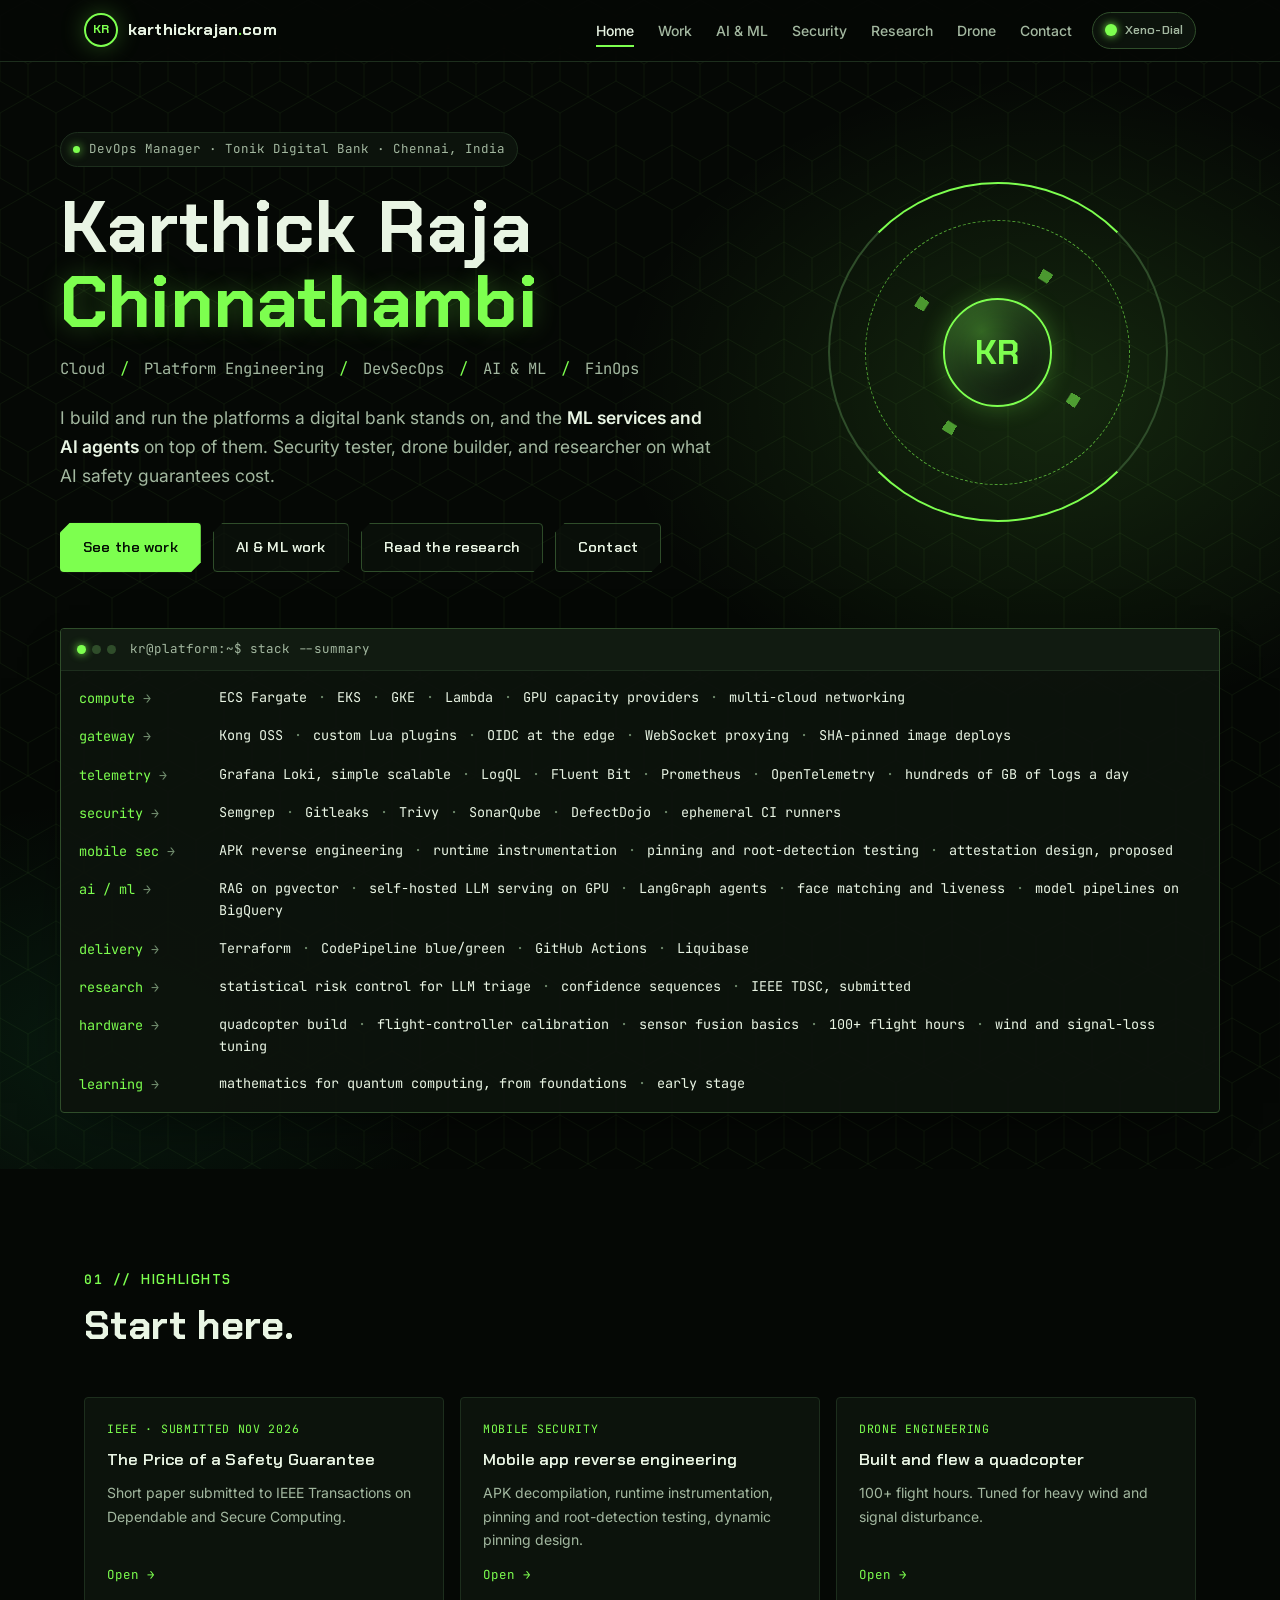
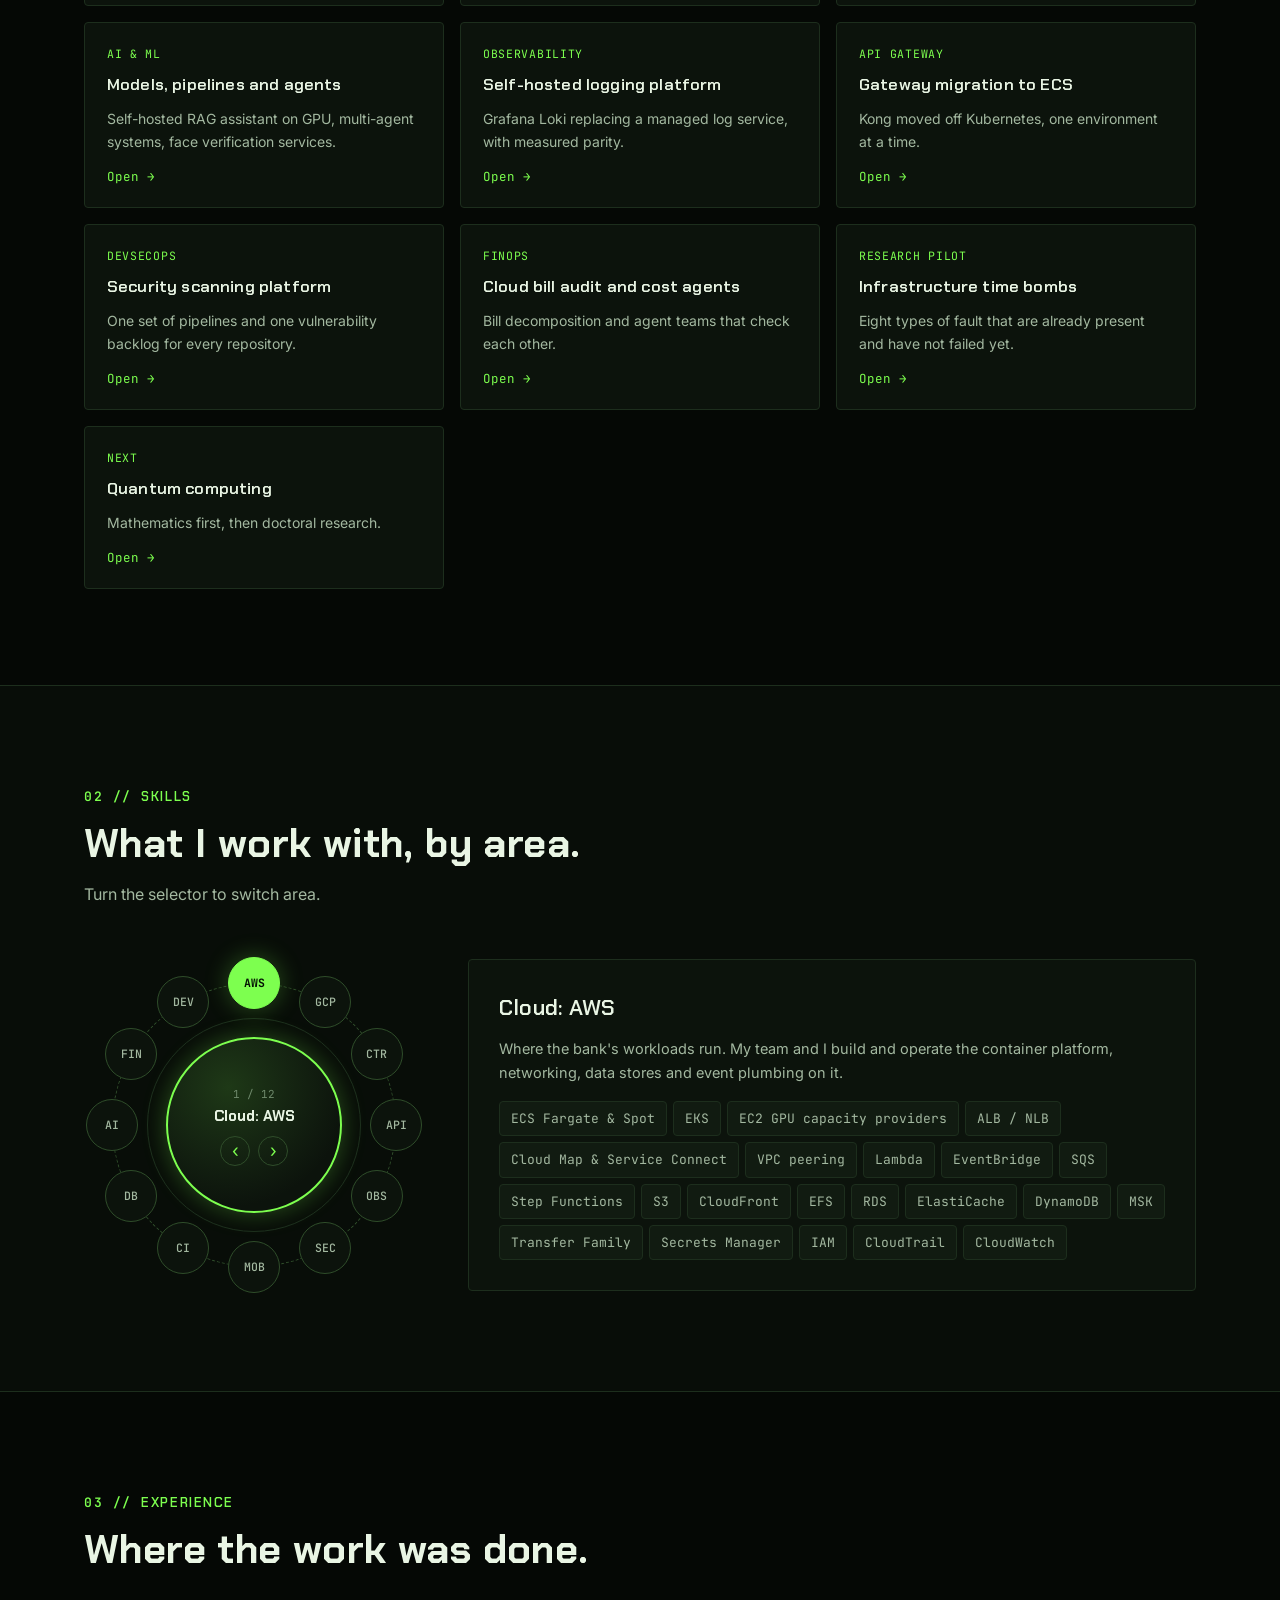
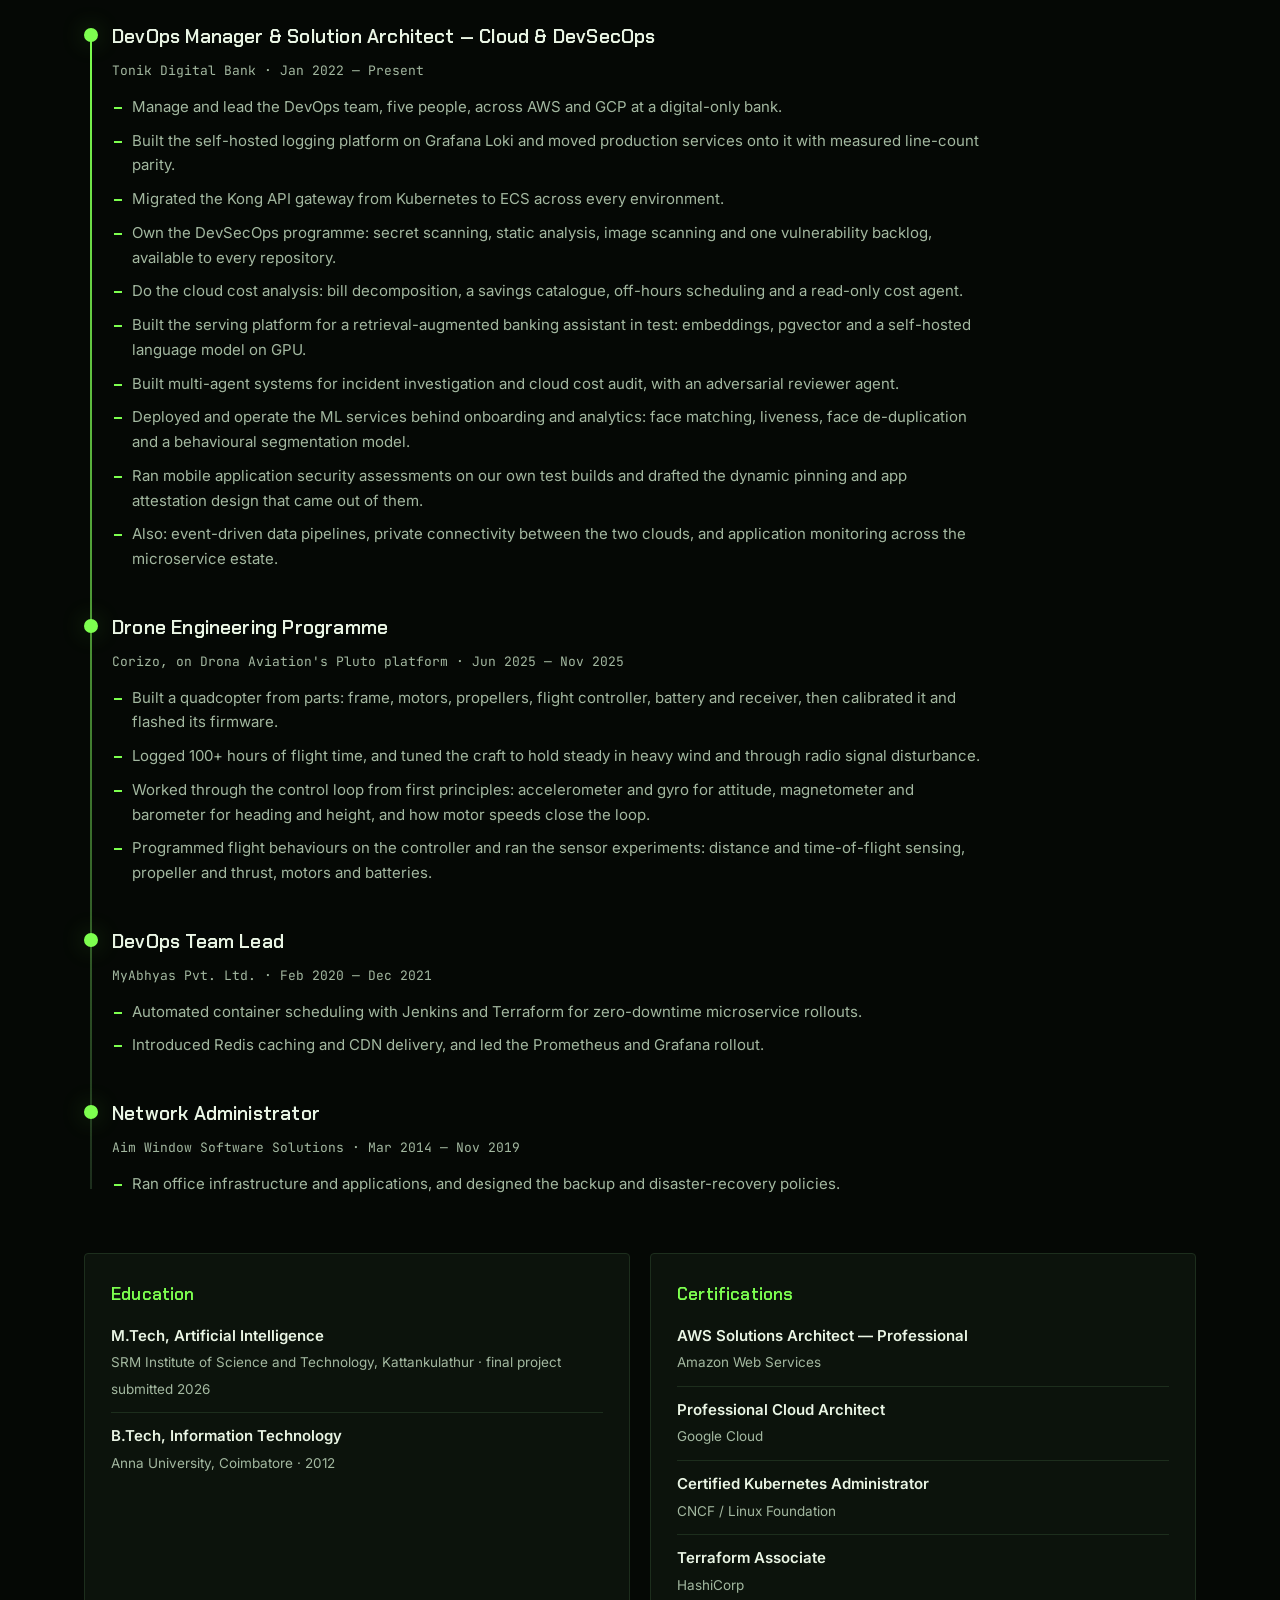
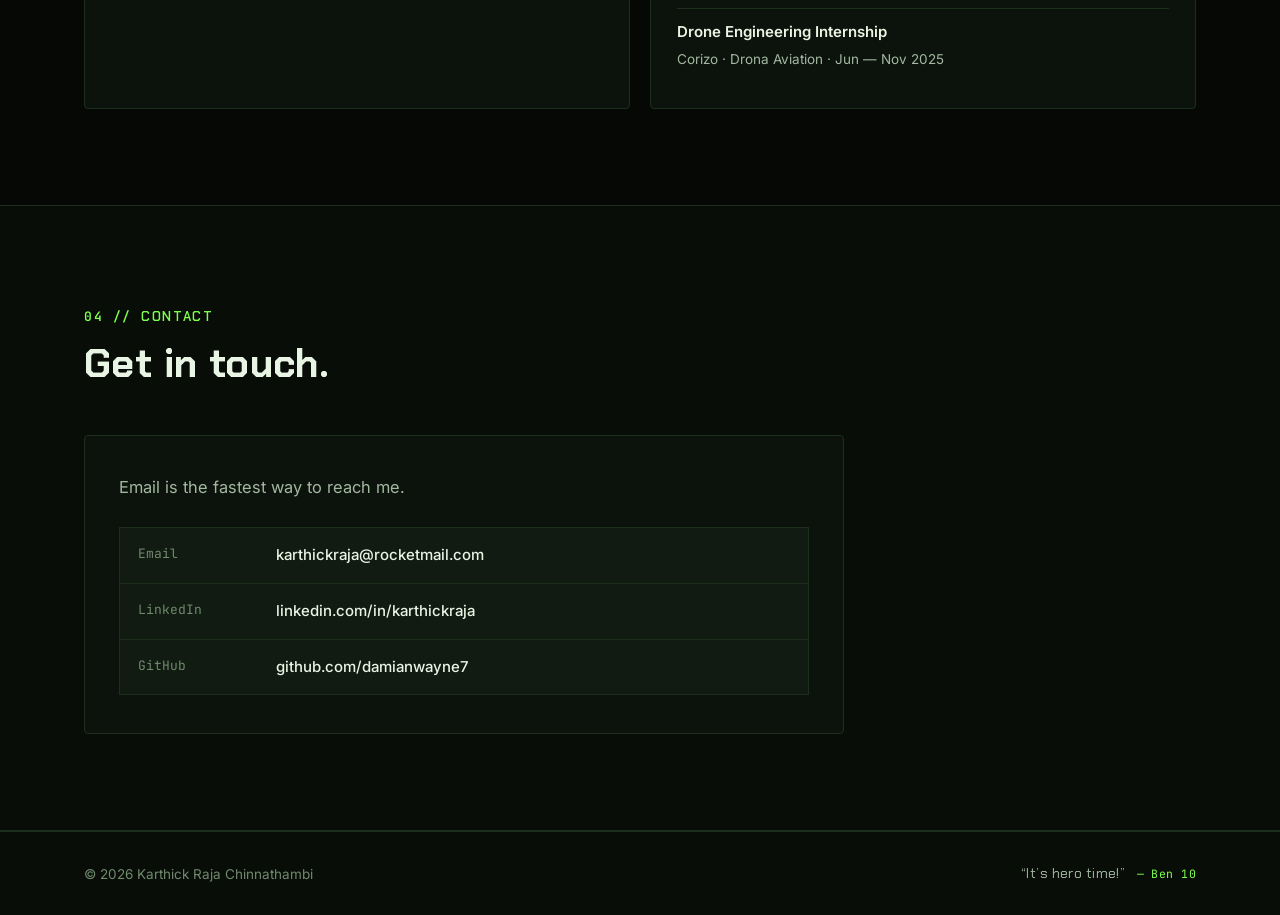
==== commit 6d363a7a: "Split into multi-page site with terse copy; add Nightfall skin and footer quotes" ====
--- a/index.html
+++ b/index.html
@@ -3,24 +3,24 @@
 <head>
   <meta charset="UTF-8" />
   <meta name="viewport" content="width=device-width, initial-scale=1.0" />
-  <title>Karthick Raja Chinnathambi — Cloud, Platform &amp; DevSecOps Architect</title>
-  <meta name="description" content="DevOps Manager and Solution Architect for cloud, platform engineering and DevSecOps at a digital bank. Logging platforms, API gateways, FinOps, incident forensics, and M.Tech research on the audit cost of AI safety guarantees." />
+  <title>Karthick Raja Chinnathambi — DevOps Manager, Cloud, Security &amp; AI</title>
+  <meta name="description" content="DevOps Manager and Solution Architect: cloud platforms, DevSecOps, mobile security, AI and ML, drone engineering, and research submitted to IEEE TDSC." />
   <meta name="author" content="Karthick Raja Chinnathambi" />
   <link rel="canonical" href="https://karthickrajan.com/" />
   <meta property="og:type" content="website" />
   <meta property="og:url" content="https://karthickrajan.com/" />
-  <meta property="og:title" content="Karthick Raja Chinnathambi — Cloud, Platform &amp; DevSecOps Architect" />
+  <meta property="og:title" content="Karthick Raja Chinnathambi — DevOps Manager, Cloud, Security &amp; AI" />
   <meta property="og:description" content="Logging platforms, API gateways, FinOps, incident forensics, and research on the audit cost of AI safety guarantees." />
   <meta name="twitter:card" content="summary" />
   <meta name="theme-color" content="#050805" />
   <link rel="icon" href="data:image/svg+xml,%3Csvg xmlns='http://www.w3.org/2000/svg' viewBox='0 0 64 64'%3E%3Crect width='64' height='64' rx='12' fill='%23050805'/%3E%3Ccircle cx='32' cy='32' r='22' fill='none' stroke='%237dff4f' stroke-width='4'/%3E%3Ctext x='32' y='40' font-family='monospace' font-size='20' font-weight='700' text-anchor='middle' fill='%237dff4f'%3EKR%3C/text%3E%3C/svg%3E" />
   <link rel="preconnect" href="https://fonts.googleapis.com" />
   <link rel="preconnect" href="https://fonts.gstatic.com" crossorigin />
-  <link href="https://fonts.googleapis.com/css2?family=Chakra+Petch:wght@500;600;700&family=Cinzel:wght@500;600;700&family=Inter:wght@400;500;600;700&family=JetBrains+Mono:wght@400;500&display=swap" rel="stylesheet" />
+  <link href="https://fonts.googleapis.com/css2?family=Chakra+Petch:wght@500;600;700&family=Cinzel:wght@500;600;700&family=Rajdhani:wght@500;600;700&family=Inter:wght@400;500;600;700&family=JetBrains+Mono:wght@400;500&display=swap" rel="stylesheet" />
   <link rel="stylesheet" href="styles.css" />
   <script>
     // Apply the saved skin before first paint
-    try { var s = localStorage.getItem('skin'); if (s === 'grimoire' || s === 'dial') document.documentElement.setAttribute('data-skin', s); } catch (e) {}
+    try { var s = localStorage.getItem('skin'); if (s === 'grimoire' || s === 'dial' || s === 'nightfall') document.documentElement.setAttribute('data-skin', s); } catch (e) {}
   </script>
   <script type="application/ld+json">
   {
@@ -44,7 +44,7 @@
 
   <nav class="nav" aria-label="Primary">
     <div class="nav-inner">
-      <a href="#top" class="brand">
+      <a href="index.html" class="brand">
         <span class="brand-mark" aria-hidden="true">KR</span>
         <span class="brand-name">karthickrajan<span class="dot">.</span>com</span>
       </a>
@@ -52,13 +52,13 @@
         <span></span><span></span><span></span>
       </button>
       <ul class="nav-links" id="navLinks">
-        <li><a href="#work">Work</a></li>
-        <li><a href="#ai">AI &amp; ML</a></li>
-        <li><a href="#skills">Skills</a></li>
-        <li><a href="#more">Field notes</a></li>
-        <li><a href="#research">Research</a></li>
-        <li><a href="#experience">Experience</a></li>
-        <li><a href="#contact">Contact</a></li>
+        <li><a href="index.html" class="is-active" aria-current="page">Home</a></li>
+        <li><a href="work.html">Work</a></li>
+        <li><a href="ai.html">AI &amp; ML</a></li>
+        <li><a href="security.html">Security</a></li>
+        <li><a href="research.html">Research</a></li>
+        <li><a href="drone.html">Drone</a></li>
+        <li><a href="index.html#contact">Contact</a></li>
       </ul>
       <button id="skinToggle" class="skin-toggle" aria-label="Switch visual theme">
         <span class="skin-ico" aria-hidden="true"></span>
@@ -74,18 +74,11 @@
         <div class="hero-tag">DevOps Manager · Tonik Digital Bank · Chennai, India</div>
         <h1>Karthick Raja <span class="accent">Chinnathambi</span></h1>
         <p class="hero-role">Cloud <span class="sep">/</span> Platform Engineering <span class="sep">/</span> DevSecOps <span class="sep">/</span> AI &amp; ML <span class="sep">/</span> FinOps</p>
-        <p class="hero-summary">
-          I build and run the platforms a digital bank stands on: the logging pipeline, the API gateway,
-          the security toolchain, the delivery pipelines, and the ML pipelines, model serving and AI
-          agents that run on top of them. I spend the rest of my time finding
-          <strong>faults that are already present but have not failed yet</strong>, and proving them with
-          measurements. My M.Tech research in Artificial Intelligence asks the same question of AI systems:
-          what does a safety guarantee actually cost?
-        </p>
+        <p class="hero-summary">I build and run the platforms a digital bank stands on, and the <strong>ML services and AI agents</strong> on top of them. Security tester, drone builder, and researcher on what AI safety guarantees cost.</p>
         <div class="hero-cta">
-          <a href="#work" class="btn btn-primary">See the work</a>
-          <a href="#ai" class="btn btn-ghost">AI &amp; ML work</a>
-          <a href="#research" class="btn btn-ghost">Read the research</a>
+          <a href="work.html" class="btn btn-primary">See the work</a>
+          <a href="ai.html" class="btn btn-ghost">AI &amp; ML work</a>
+          <a href="research.html" class="btn btn-ghost">Read the research</a>
           <a href="#contact" class="btn btn-ghost">Contact</a>
         </div>
       </div>
@@ -116,357 +109,84 @@
 
   <main id="main">
 
-  <!-- ============================ FEATURED WORK ============================ -->
-  <section id="work" class="section">
+  <section id="highlights" class="section">
     <div class="container">
       <div class="section-head">
-        <span class="kicker" data-n="01" data-r="I">Selected work</span>
-        <h2>Platforms built, systems fixed, defences tested.</h2>
-        <p class="section-sub">Each one states the problem, what I did, and what was measured or designed. This is a public-safe summary: no internal names, hostnames or customer data, and the mechanisms are described without the incidents around them.</p>
-      </div>
-
-      <div class="cases">
-
-        <article class="case">
-          <header>
-            <span class="case-tag">Observability · 2026</span>
-            <h3>Building a self-hosted replacement for a managed log service on Grafana Loki</h3>
-          </header>
-          <div class="case-body">
-            <div>
-              <h4>Problem</h4>
-              <p>Log ingestion on a managed service was costly at our volume, and production alerting depended on the same service, so it could not simply be switched off.</p>
-            </div>
-            <div>
-              <h4>What I did</h4>
-              <ul>
-                <li>Designed and built Loki in Simple Scalable mode on ECS Fargate: object storage backend, replicated writes across zones, long-term retention on tiered object storage.</li>
-                <li>Dual-shipped every service through Fluent Bit sidecars so existing alarms kept firing while parity was proven.</li>
-                <li>Split the read path into frontend, scheduler, querier pool and index gateway, with a custom Lambda autoscaler driven by in-flight sub-queries.</li>
-                <li>Found the new pipeline silently dropping batches during the parallel run. The system of record was unaffected. Traced it to a saturated write tier, resized, and held zero drops.</li>
-              </ul>
-            </div>
-            <div>
-              <h4>Measured</h4>
-              <ul class="metrics">
-                <li><b>8.43M vs 8.44M</b> lines in a 30-minute reconciliation across the fleet (−0.06%)</li>
-                <li><b>0</b> logs dropped and <b>52/52</b> alarms healthy on the 24-hour parity check</li>
-                <li><b>−80%</b> bytes on the wire after enabling gzip (5.1×)</li>
-                <li>Dropped batches in the new pipeline <b>→ 0</b> after the write-tier fix</li>
-              </ul>
-            </div>
-          </div>
-          <ul class="tech-tags"><li>Grafana Loki</li><li>LogQL</li><li>Fluent Bit / FireLens</li><li>ECS Fargate</li><li>S3</li><li>Lambda</li><li>Terraform</li><li>Grafana alerting</li></ul>
-        </article>
-
-        <article class="case">
-          <header>
-            <span class="case-tag">API gateway · 2026</span>
-            <h3>Moving an API gateway from Kubernetes to ECS, one environment at a time</h3>
-          </header>
-          <div class="case-body">
-            <div>
-              <h4>Problem</h4>
-              <p>The Kong gateway ran on Kubernetes behind a service mesh, with custom plugins that needed renaming. Kong refuses to boot if the database names a plugin the image does not load, so the image swap and the data change block each other.</p>
-            </div>
-            <div>
-              <h4>What I did</h4>
-              <ul>
-                <li>Built the image supply chain: upstream Kong mirrored internally, the custom Lua plugins baked in, deploys triggered by a tag move and pinned to a commit hash.</li>
-                <li>Solved the boot-ordering constraint with an in-place rename, a backup table and reverse SQL per environment, proven on dev, then test, then UAT.</li>
-                <li>Built production on ECS with a Multi-AZ PostgreSQL database and single sign-on for the admin UI, ran it in parallel, then cut public traffic over by DNS.</li>
-                <li>Added identity-provider authentication in front of the gateway's management plane, with separate trust for production.</li>
-              </ul>
-            </div>
-            <div>
-              <h4>Measured</h4>
-              <ul class="metrics">
-                <li>Every environment cut over <b>one at a time</b>, production last</li>
-                <li><b>44/44</b> identical status codes in the UAT parity smoke test; 2–4&nbsp;ms on ECS against 8–16&nbsp;ms before</li>
-                <li>Routes, services and plugins carried across with counts <b>equal to the source</b> in every environment</li>
-                <li>Later hostname change on production done as a rolling deploy with both tasks healthy throughout</li>
-              </ul>
-            </div>
-          </div>
-          <p class="case-note">The plugins themselves were written by teammates. My part was the architecture, infrastructure, pipelines, migration and hardening.</p>
-          <ul class="tech-tags"><li>Kong OSS</li><li>Lua</li><li>ECS Fargate</li><li>RDS PostgreSQL</li><li>ALB OIDC</li><li>Entra ID</li><li>Cloudflare</li><li>CodePipeline</li></ul>
-        </article>
-
-        <article class="case">
-          <header>
-            <span class="case-tag">DevSecOps · ongoing</span>
-            <h3>A security scanning platform every repository can call</h3>
-          </header>
-          <div class="case-body">
-            <div>
-              <h4>Problem</h4>
-              <p>There was no central scanning and no single vulnerability backlog across the microservice repositories.</p>
-            </div>
-            <div>
-              <h4>What I did</h4>
-              <ul>
-                <li>Wrote reusable GitHub Actions workflows for secret scanning, static analysis and code quality, all importing into one vulnerability manager with de-duplication.</li>
-                <li>Added container image scanning in a shared build project, with scores pushed to dashboards.</li>
-                <li>Built ephemeral self-hosted CI runners on Fargate, scaled by a small Lambda on queue depth during working hours.</li>
-                <li>Wrote the whole platform as layered Terraform, with single sign-on on the main tools.</li>
-              </ul>
-            </div>
-            <div>
-              <h4>Measured</h4>
-              <ul class="metrics">
-                <li><b>Every</b> service repository calls the same shared workflows</li>
-                <li><b>One</b> vulnerability backlog for all of them, in place of per-tool reports</li>
-                <li>One aggregate query: <b>7,764&nbsp;ms cold, 19&nbsp;ms warm</b> after resizing the database cache</li>
-                <li>The runner autoscaler runs for under <b>$0.05</b> a month</li>
-              </ul>
-            </div>
-          </div>
-          <ul class="tech-tags"><li>Gitleaks</li><li>Semgrep</li><li>SonarQube</li><li>Trivy</li><li>DefectDojo</li><li>GitHub Actions</li><li>Prometheus</li><li>Grafana</li><li>Terraform</li></ul>
-        </article>
-
-        <article class="case">
-          <header>
-            <span class="case-tag">FinOps · 2026</span>
-            <h3>Taking the cloud bill apart, and building an agent that keeps doing it</h3>
-          </header>
-          <div class="case-body">
-            <div>
-              <h4>Problem</h4>
-              <p>Spend was hard to attribute. Much of it carried no usable tag, and the obvious savings lists did not match what the bill would actually do.</p>
-            </div>
-            <div>
-              <h4>What I did</h4>
-              <ul>
-                <li>Decomposed the bill by service, cluster, environment and application from billing and usage data, and traced anomalies to their callers.</li>
-                <li>Produced a prioritised savings catalogue: log pipeline, right-sizing, off-hours scheduling, storage lifecycle, data transfer.</li>
-                <li>Ran a read-only audit with twelve specialist agents and three review stages. Of 225 recommendations, 22 were rejected and 30 were duplicates before anything reached a human.</li>
-                <li>Found a scheduled shutdown job that had been failing silently, and got it fixed. Tooling now switches off outside working hours.</li>
-                <li>Built a standing read-only cost agent with a knowledge base, a savings ledger and a second agent that attacks its numbers.</li>
-              </ul>
-            </div>
-            <div>
-              <h4>Found</h4>
-              <ul class="metrics">
-                <li>Savings worth a <b>double-digit share</b> of the monthly bill identified</li>
-                <li>Most spend was <b>shared platform cost</b> that tags alone could not attribute</li>
-                <li>The provider's own recommendations covered <b>under 5%</b> of what could be optimised</li>
-                <li>Right-sizing that looked valuable at list price was worth <b>nothing after discounts</b>, because existing commitments already covered it</li>
-              </ul>
-            </div>
-          </div>
-          <p class="case-note">These are identified opportunities and implemented controls. I only publish a delivered saving once it has been re-measured on a later bill.</p>
-          <ul class="tech-tags"><li>Cost Explorer</li><li>Savings Plans / RIs</li><li>CloudTrail attribution</li><li>Tagging governance</li><li>EventBridge schedules</li><li>S3 lifecycle</li><li>AI agents</li></ul>
-        </article>
-
-        <article class="case">
-          <header>
-            <span class="case-tag">Database delivery · 2026</span>
-            <h3>Making database changes ordered, checked and reversible</h3>
-          </header>
-          <div class="case-body">
-            <div>
-              <h4>Problem</h4>
-              <p>Schema scripts for a dozen databases shared by many services were promoted by moving files between branches. There was no ledger of what had run where, so environments drifted.</p>
-            </div>
-            <div>
-              <h4>What I did</h4>
-              <ul>
-                <li>Designed one ordered changelog per database with Liquibase as the system of record, and a single promotion path: lint, validate, order check, snapshot, tag, run, verify.</li>
-                <li>Wrote pull-request lint rules, a head-of-queue guard for production, and a gate that stops an application deploying ahead of its schema.</li>
-                <li>Added a nightly drift report and a hash-verified plan, so what is approved is exactly what runs.</li>
-                <li>Worked through the rollback cases and wrote down the one that surprises people: a rollback does not un-ship a change, it puts the change back in the queue.</li>
-              </ul>
-            </div>
-            <div>
-              <h4>Measured</h4>
-              <ul class="metrics">
-                <li><b>56 of 56</b> automated checks pass in the proof of concept</li>
-                <li><b>14</b> lint rules applied to every change before review</li>
-                <li>Drift designed to be detected within <b>24 hours</b></li>
-                <li>Runs on synthetic data in three local databases standing in for the environments</li>
-              </ul>
-            </div>
-          </div>
-          <p class="case-note">Status: architecture drafted for review and proof of concept complete. Not yet in production.</p>
-          <ul class="tech-tags"><li>Liquibase 4.33</li><li>MySQL 8.4</li><li>Docker</li><li>Bash</li><li>Pull-request linting</li><li>Drift detection</li><li>Rollback design</li></ul>
-        </article>
-
-        <article class="case">
-          <header>
-            <span class="case-tag">Mobile application security · 2026</span>
-            <h3>Mobile app security: testing client-side defences and designing server-side ones</h3>
-          </header>
-          <div class="case-body">
-            <div>
-              <h4>Scenario</h4>
-              <p>The standard threat model for any mobile banking app: the attacker controls the device. Checks that run on the phone raise the cost of an attack, but the server has to assume they can be bypassed.</p>
-            </div>
-            <div>
-              <h4>What I did</h4>
-              <ul>
-                <li>Reverse-engineered successive builds of a React Native app: decompiled the Java layer, analysed the native libraries, mapped the API surface and traced how pinning is wired.</li>
-                <li>Built an instrumented lab, a rooted emulator with a runtime instrumentation agent, to test how tamper, hook and root detection and certificate pinning hold up on a device the tester controls.</li>
-                <li>Reviewed the in-house security SDK from source and wrote hardening reviews for later builds.</li>
-                <li>Wrote the methodology guide so the team can repeat the assessment on every release.</li>
-              </ul>
-            </div>
-            <div>
-              <h4>What I proposed</h4>
-              <ul class="metrics">
-                <li><b>Dynamic pinning:</b> pins delivered as a signed, versioned, expiring bundle that the app verifies with a public key, so they rotate without an app release</li>
-                <li><b>No secrets in the binary:</b> asymmetric encryption to a server-held key, or a per-session key after the app proves itself</li>
-                <li><b>App attestation:</b> OS-backed proof of a genuine app exchanged for a short-lived token the gateway validates on every call</li>
-                <li><b>Device-bound tokens</b> and per-request signing</li>
-              </ul>
-            </div>
-          </div>
-          <p class="case-note">Status: design proposals drafted for review. Lab work on test builds with test accounts. Findings stay internal.</p>
-          <ul class="tech-tags"><li>jadx</li><li>apktool</li><li>Frida</li><li>Hermes / React Native</li><li>Rooted emulator</li><li>Play Integrity</li><li>App Attest</li><li>KMS</li><li>Gateway token validation</li></ul>
-        </article>
-
-        <article class="case">
-          <header>
-            <span class="case-tag">AI platform · 2026</span>
-            <h3>The infrastructure for a conversational banking assistant</h3>
-          </header>
-          <div class="case-body">
-            <div>
-              <h4>Problem</h4>
-              <p>A banking chat assistant needed a complete test environment: admin portal, services, retrieval, a self-hosted language model, WebSocket routing and delivery pipelines.</p>
-            </div>
-            <div>
-              <h4>What I did</h4>
-              <ul>
-                <li>Deployed the portal and services on Fargate Spot, with secrets moved out of the repositories.</li>
-                <li>Deployed the retrieval path: queue, container Lambda, embeddings service and PostgreSQL with pgvector.</li>
-                <li>Ran the model on a GPU node group behind an ECS capacity provider, and moved to on-demand when Spot capacity could not be had.</li>
-                <li>Added blue/green deployment with automatic rollback, and a private CDN for the web SDK.</li>
-              </ul>
-            </div>
-            <div>
-              <h4>Measured</h4>
-              <ul class="metrics">
-                <li>Model answers from <b>~26&nbsp;s on CPU to about 1–3&nbsp;s</b> on GPU</li>
-                <li>FAQ answers in <b>0.1–0.3&nbsp;s</b>; a new FAQ answerable 3–4&nbsp;s after saving</li>
-                <li>The GPU <b>dominated</b> the stack's cost, which made its schedule the main cost lever</li>
-                <li>History store costed over five years: <b>$46 to $4,875</b> for the cheapest design, depending on volume</li>
-              </ul>
-            </div>
-          </div>
-          <ul class="tech-tags"><li>RAG</li><li>pgvector</li><li>Ollama</li><li>GPU on ECS</li><li>Redis Stack</li><li>SQS / Lambda</li><li>CodeDeploy blue/green</li><li>CloudFront</li><li>Elasticsearch</li></ul>
-        </article>
-
+        <span class="kicker" data-n="01" data-r="I">Highlights</span>
+        <h2>Start here.</h2>
+      </div>
+      <div class="notes-grid">
+        <a class="note tile" href="research.html#publications">
+          <span class="note-tag">IEEE · submitted Nov 2026</span>
+          <h3>The Price of a Safety Guarantee</h3>
+          <p>Short paper submitted to IEEE Transactions on Dependable and Secure Computing.</p>
+          <span class="tile-go">Open &rarr;</span>
+        </a>
+        <a class="note tile" href="security.html#mobile">
+          <span class="note-tag">Mobile security</span>
+          <h3>Mobile app reverse engineering</h3>
+          <p>APK decompilation, runtime instrumentation, pinning and root-detection testing, dynamic pinning design.</p>
+          <span class="tile-go">Open &rarr;</span>
+        </a>
+        <a class="note tile" href="drone.html">
+          <span class="note-tag">Drone engineering</span>
+          <h3>Built and flew a quadcopter</h3>
+          <p>100+ flight hours. Tuned for heavy wind and signal disturbance.</p>
+          <span class="tile-go">Open &rarr;</span>
+        </a>
+        <a class="note tile" href="ai.html">
+          <span class="note-tag">AI &amp; ML</span>
+          <h3>Models, pipelines and agents</h3>
+          <p>Self-hosted RAG assistant on GPU, multi-agent systems, face verification services.</p>
+          <span class="tile-go">Open &rarr;</span>
+        </a>
+        <a class="note tile" href="work.html#logging">
+          <span class="note-tag">Observability</span>
+          <h3>Self-hosted logging platform</h3>
+          <p>Grafana Loki replacing a managed log service, with measured parity.</p>
+          <span class="tile-go">Open &rarr;</span>
+        </a>
+        <a class="note tile" href="work.html#gateway">
+          <span class="note-tag">API gateway</span>
+          <h3>Gateway migration to ECS</h3>
+          <p>Kong moved off Kubernetes, one environment at a time.</p>
+          <span class="tile-go">Open &rarr;</span>
+        </a>
+        <a class="note tile" href="security.html#devsecops">
+          <span class="note-tag">DevSecOps</span>
+          <h3>Security scanning platform</h3>
+          <p>One set of pipelines and one vulnerability backlog for every repository.</p>
+          <span class="tile-go">Open &rarr;</span>
+        </a>
+        <a class="note tile" href="work.html#finops">
+          <span class="note-tag">FinOps</span>
+          <h3>Cloud bill audit and cost agents</h3>
+          <p>Bill decomposition and agent teams that check each other.</p>
+          <span class="tile-go">Open &rarr;</span>
+        </a>
+        <a class="note tile" href="research.html#timebombs">
+          <span class="note-tag">Research pilot</span>
+          <h3>Infrastructure time bombs</h3>
+          <p>Eight types of fault that are already present and have not failed yet.</p>
+          <span class="tile-go">Open &rarr;</span>
+        </a>
+        <a class="note tile" href="research.html#next">
+          <span class="note-tag">Next</span>
+          <h3>Quantum computing</h3>
+          <p>Mathematics first, then doctoral research.</p>
+          <span class="tile-go">Open &rarr;</span>
+        </a>
       </div>
     </div>
   </section>
 
-  <!-- ============================ AI & ML ============================ -->
-  <section id="ai" class="section section-alt">
+  <!-- ============================ SKILLS ============================ -->
+  <section id="skills" class="section section-alt">
     <div class="container">
       <div class="section-head">
-        <span class="kicker" data-n="02" data-r="II">AI &amp; ML engineering</span>
-        <h2>Models, pipelines and agents: what we have built and run.</h2>
-        <p class="section-sub">Each card says where it runs. The application logic of the assistant belongs to the AI engineering team; the platform under it is mine.</p>
-      </div>
-
-      <div class="ai-grid">
-
-        <article class="ai-card ai-wide">
-          <span class="note-tag">LLM serving · retrieval · test environment</span>
-          <h3>Retrieval-augmented assistant on self-hosted models</h3>
-          <p>The serving platform behind a banking chat assistant. The language model, the embeddings and the vector store are self-hosted, not called from an external model API.</p>
-          <dl class="spec">
-            <div><dt>answer path</dt><dd>staged: cheap matches first, and the language model only when they fail</dd></div>
-            <div><dt>embeddings</dt><dd>an open embedding model, 768 dimensions, served by a text-embeddings inference container</dd></div>
-            <div><dt>vector store</dt><dd>PostgreSQL with pgvector; session state in Redis Stack</dd></div>
-            <div><dt>generation</dt><dd>an open-weight 7B model, 4-bit quantised, on a T4 GPU behind an ECS capacity provider</dd></div>
-            <div><dt>ingest</dt><dd>admin portal &rarr; service &rarr; queue &rarr; container Lambda &rarr; embeddings &rarr; pgvector; new content is answerable 3&ndash;4 s after saving</dd></div>
-            <div><dt>tuning</dt><dd>match threshold set to 0.75 after measuring that unrelated questions score 0.45&ndash;0.60 cosine</dd></div>
-            <div><dt>latency</dt><dd>~26 s on CPU &rarr; about 1&ndash;3 s on GPU for generated answers; 0.1&ndash;0.3 s for matched answers</dd></div>
-          </dl>
-        </article>
-
-        <article class="ai-card">
-          <span class="note-tag">ML in production · vision and tabular</span>
-          <h3>Face verification, de-duplication and a segmentation model</h3>
-          <p>The machine-learning services behind customer onboarding and analytics, deployed and run across two clouds.</p>
-          <dl class="spec">
-            <div><dt>face match</dt><dd>Amazon Rekognition for face comparison and liveness in the onboarding flow</dd></div>
-            <div><dt>de-duplication</dt><dd>a face de-duplication service on GCP that checks a new applicant against existing customers</dd></div>
-            <div><dt>segmentation</dt><dd>BigQuery &rarr; feature engineering &rarr; K-Means clustering &rarr; reviewed labels &rarr; random-forest classifier for real-time inference</dd></div>
-            <div><dt>delivery</dt><dd>Cloud Build pipelines to Cloud Run on GCP; container services on AWS</dd></div>
-            <div><dt>my part</dt><dd>deployment, pipelines, networking and operations. The models themselves are not my work</dd></div>
-          </dl>
-        </article>
-
-        <article class="ai-card">
-          <span class="note-tag">Agents · operations · hackathon</span>
-          <h3>Multi-agent incident investigator</h3>
-          <p>Built with two teammates. An incident goes in, a root-cause report comes out.</p>
-          <dl class="spec">
-            <div><dt>graph</dt><dd>LangGraph supervisor routing to log, APM, database and scheduler agents, then a root-cause agent</dd></div>
-            <div><dt>tools</dt><dd>Loki and Prometheus query tools; a Redis event log feeding a live status dashboard</dd></div>
-            <div><dt>models</dt><dd>an open-weight 8B model on Ollama, with one model file (prompt and parameters) per agent role</dd></div>
-            <div><dt>runtime</dt><dd>FastAPI service; local stack with tracing, metrics and logs</dd></div>
-          </dl>
-        </article>
-
-        <article class="ai-card">
-          <span class="note-tag">Agents · FinOps · internal tooling</span>
-          <h3>Agent teams that audit a cloud bill</h3>
-          <p>Agents that collect, analyse and then argue with each other before a human sees a number.</p>
-          <dl class="spec">
-            <div><dt>audit</dt><dd>12 specialist agents and three review stages over one account</dd></div>
-            <div><dt>filtering</dt><dd>225 recommendations in; 22 rejected and 30 removed as duplicates by the review stages</dd></div>
-            <div><dt>standing agent</dt><dd>knowledge base, shell toolkit, savings ledger, over 20 documented failure patterns</dd></div>
-            <div><dt>safety</dt><dd>read-only by rule and allowlist; the audit was checked afterwards against every script it ran and the cloud audit trail, with no changes found</dd></div>
-          </dl>
-        </article>
-
-        <article class="ai-card">
-          <span class="note-tag">Agents · verification · internal tooling</span>
-          <h3>An adversarial reviewer for AI output</h3>
-          <p>A second agent whose only job is to break the first agent's conclusion.</p>
-          <dl class="spec">
-            <div><dt>labels</dt><dd>every claim marked tested, cited or asserted</dd></div>
-            <div><dt>memory</dt><dd>persistent record of verified facts, open claims and past mistakes</dd></div>
-            <div><dt>effect</dt><dd>overturned four headline figures in the cost agent's first baseline before anyone relied on it</dd></div>
-          </dl>
-        </article>
-
-        <article class="ai-card">
-          <span class="note-tag">LLM observability</span>
-          <h3>Telemetry for AI coding assistants</h3>
-          <p>Usage and spend for engineering AI tools, in the same stack as everything else.</p>
-          <dl class="spec">
-            <div><dt>pipeline</dt><dd>OpenTelemetry Collector &rarr; Prometheus and Loki</dd></div>
-            <div><dt>cost</dt><dd>daily sync of token usage and spend to dashboards</dd></div>
-            <div><dt>enablement</dt><dd>playbooks for shared context and token-cost reuse across an engineering organisation</dd></div>
-          </dl>
-        </article>
-
-        <article class="ai-card">
-          <span class="note-tag">Research · AI safety</span>
-          <h3>What a guarantee on an LLM triager costs</h3>
-          <p>My M.Tech project and IEEE submission: the audit budget needed to certify how often a model wrongly closes a real security alert.</p>
-          <dl class="spec">
-            <div><dt>methods</dt><dd>risk control, confidence sequences, inverse-propensity weighting, sequential tests</dd></div>
-            <div><dt>result</dt><dd>24 audited misses for one exact certificate; a public benchmark supplies 2.4</dd></div>
-          </dl>
-          <a class="ai-link" href="#research">Read the research &rarr;</a>
-        </article>
-
-      </div>
-    </div>
-  </section>
-
-  <!-- ============================ SKILLS ============================ -->
-  <section id="skills" class="section">
-    <div class="container">
-      <div class="section-head">
-        <span class="kicker" data-n="03" data-r="III">Skills</span>
+        <span class="kicker" data-n="02" data-r="II">Skills</span>
         <h2>What I work with, by area.</h2>
-        <p class="section-sub">Turn the selector to switch area. Each area says what I use it for; the work it comes from is above.</p>
+        <p class="section-sub">Turn the selector to switch area.</p>
       </div>
 
       <div class="skills-wrap" id="skillsWrap">
@@ -548,247 +268,11 @@
     </div>
   </section>
 
-  <!-- ============================ FIELD NOTES ============================ -->
-  <section id="more" class="section section-alt">
+  <!-- ============================ EXPERIENCE ============================ -->
+  <section id="experience" class="section">
     <div class="container">
       <div class="section-head">
-        <span class="kicker" data-n="04" data-r="IV">Field notes</span>
-        <h2>Root causes, designs and smaller builds.</h2>
-        <p class="section-sub">Shorter entries. Filter by the kind of work.</p>
-      </div>
-
-      <div class="filters" role="group" aria-label="Filter field notes">
-        <button class="filter is-on" data-filter="all" aria-pressed="true">All</button>
-        <button class="filter" data-filter="rca" aria-pressed="false">Root cause</button>
-        <button class="filter" data-filter="platform" aria-pressed="false">Platform</button>
-        <button class="filter" data-filter="security" aria-pressed="false">Security</button>
-        <button class="filter" data-filter="design" aria-pressed="false">Design</button>
-      </div>
-
-      <div class="notes-grid" id="notes">
-
-        <article class="note" data-cat="rca">
-          <span class="note-tag">Root cause</span>
-          <h3>A service advertised before it was listening</h3>
-          <p>Service discovery can publish a new task address before the process accepts connections when the task has no container health check. A second fault class sits next to it: a restart loop caused by two health checks whose timings are seconds apart. Proved both mechanisms and wrote an ordered fix.</p>
-        </article>
-
-        <article class="note" data-cat="rca">
-          <span class="note-tag">Root cause</span>
-          <h3>A database password that rotated itself</h3>
-          <p>A managed secret rotates on a schedule. Containers read secrets only at launch, so a running task keeps the old password and loses its database when rotation fires. Documented the event-driven design that makes rotation safe: rotation succeeded, then redeploy.</p>
-        </article>
-
-        <article class="note" data-cat="rca">
-          <span class="note-tag">Root cause</span>
-          <h3>Gateway timeouts that were not the load balancer's fault</h3>
-          <p>A burst of 504s was blamed on scale-down. Real deregistration events produced zero errors, which ruled that out as a negative control. The cause was a database stall cascading through connection pools. A separate measurement showed a planned database upgrade was unnecessary.</p>
-        </article>
-
-        <article class="note" data-cat="rca">
-          <span class="note-tag">Root cause</span>
-          <h3>A function that timed out without telling anyone</h3>
-          <p>A small-memory function can time out on large files without raising an alarm. The same code ran in 2.19 seconds locally and over 60 on the platform. Memory was the CPU throttle. Resized it, and the backlog cleared.</p>
-        </article>
-
-        <article class="note" data-cat="rca">
-          <span class="note-tag">Root cause</span>
-          <h3>Why a slow batch job would not speed up with more CPU</h3>
-          <p>The job was strictly serial with two synchronous calls per record, about three seconds each, so it was bound by latency and not compute. The useful fix was a claim step so each record is processed exactly once, not a bigger task.</p>
-        </article>
-
-        <article class="note" data-cat="rca">
-          <span class="note-tag">Root cause</span>
-          <h3>"Rename failed: access denied" on file uploads</h3>
-          <p>The managed file-transfer service implements rename as copy then delete, and the role only allowed delete on a fixed list of prefixes. Only files over 100 KB were affected, because that is where the client starts using temporary names. Traced through audit events to a one-line policy fix.</p>
-        </article>
-
-        <article class="note" data-cat="rca">
-          <span class="note-tag">Root cause</span>
-          <h3>CI jobs queueing for a day, then being cancelled</h3>
-          <p>Self-hosted runners updated themselves when a job was assigned and the one-shot container exited. Pinned the version, rebuilt the image and set a monthly rebuild so the platform keeps dispatching work.</p>
-        </article>
-
-        <article class="note" data-cat="rca">
-          <span class="note-tag">Root cause</span>
-          <h3>Deleting an API route did not disable the endpoint</h3>
-          <p>A broader prefix route still matched and forwarded the full path. I read the router source to compute the actual priority, showed that "longest prefix wins" is false, and built two read-only checks that tell a matched route from a missing one by status code alone.</p>
-        </article>
-
-        <article class="note" data-cat="rca">
-          <span class="note-tag">Root cause</span>
-          <h3>A capacity debate about the wrong variable</h3>
-          <p>A cache discussion was framed as an engine upgrade. Measuring key expiry and weekly memory peaks showed the real constraint was growth from keys that never expire, which no eviction policy can relieve, and that compute was never the limit.</p>
-        </article>
-
-        <article class="note" data-cat="platform">
-          <span class="note-tag">Platform</span>
-          <h3>Infrastructure-as-code redesign</h3>
-          <p>Blueprint and reference build for a two-repository Terraform model: versioned modules, plus one YAML file per service. Covers five compute types and a disaster-recovery region built first. The design target is a new service from one file in minutes.</p>
-        </article>
-
-        <article class="note" data-cat="platform">
-          <span class="note-tag">Platform</span>
-          <h3>A backend that migrates its own schema on boot</h3>
-          <p>Self-migrating services crash-loop when a deploy branch falls behind the database, and a rollback to an older image fails the same way. The fix is structural: reconcile the branch, add a container health check and a deployment circuit breaker with rollback, and scan for secrets before commit.</p>
-        </article>
-
-        <article class="note" data-cat="platform">
-          <span class="note-tag">Platform</span>
-          <h3>Internal build and release portal</h3>
-          <p>Platform side of a release-governance dashboard built with a teammate: the shared build project, image scan fan-out to the vulnerability backlog and dashboards, hosting and pipelines. It enforces build once, promote everywhere.</p>
-        </article>
-
-        <article class="note" data-cat="platform">
-          <span class="note-tag">Platform</span>
-          <h3>Webhook ingestion on Google Cloud</h3>
-          <p>A Cloud Run service receiving marketing-platform webhooks and publishing to two Pub/Sub topics feeding BigQuery, behind a global load balancer with an allow-list. I did the authentication hardening, security-test remediation, branch-based builds, load tests and cost model.</p>
-        </article>
-
-        <article class="note" data-cat="platform">
-          <span class="note-tag">Platform</span>
-          <h3>Sprint capacity reporting for the DevOps team</h3>
-          <p>Built an automated capacity report for the team I manage, generated from the issue tracker: per-person load, epic roll-up and totals that reconcile, with a note on every number that should not be quoted out of context.</p>
-        </article>
-
-        <article class="note" data-cat="security">
-          <span class="note-tag">Security</span>
-          <h3>Single sign-on at the load balancer</h3>
-          <p>Put identity-provider sign-in in front of a back-office app with no application change, and verified that blue/green deployments keep the authentication action when traffic weights swap.</p>
-        </article>
-
-        <article class="note" data-cat="security">
-          <span class="note-tag">Security</span>
-          <h3>Security review of an internal tool</h3>
-          <p>Authorised code review and live testing of an internal tool, delivered with a sprint-based remediation plan.</p>
-        </article>
-
-        <article class="note" data-cat="design">
-          <span class="note-tag">Design</span>
-          <h3>Six ways to schedule a one-off callback</h3>
-          <p>Compared six architectures at 10,000 callbacks a day. A managed scheduler came to $1.64 a month. A workflow engine doing the same job came to $39.77, twenty-four times more.</p>
-        </article>
-
-        <article class="note" data-cat="design">
-          <span class="note-tag">Design</span>
-          <h3>Where to keep chatbot conversation history</h3>
-          <p>Measured real document sizes, then costed five designs over five years at three volumes. A key-value store with expiry plus object storage won at every volume. Query-in-place on object storage looked cheap and was the most expensive by far.</p>
-        </article>
-
-      </div>
-    </div>
-  </section>
-
-  <!-- ============================ RESEARCH ============================ -->
-  <section id="research" class="section">
-    <div class="container">
-      <div class="section-head">
-        <span class="kicker" data-n="05" data-r="V">Research</span>
-        <h2>M.Tech in Artificial Intelligence: what does a safety guarantee cost?</h2>
-        <p class="section-sub">SRM Institute of Science and Technology, Kattankulathur. Final project submitted November 2026.</p>
-      </div>
-
-      <div class="pub" id="publications">
-        <h3>Publications</h3>
-        <p class="pub-cite">
-          K. R. Chinnathambi, &ldquo;The Price of a Safety Guarantee: The Audit Cost of Miss-Rate Certificates
-          in LLM Triage of Security Alerts,&rdquo; short paper,
-          <em>IEEE Transactions on Dependable and Secure Computing</em>.
-        </p>
-        <p class="pub-status"><span class="pub-badge">Submitted · Nov 2026</span> Under review. Not yet accepted or published.</p>
-      </div>
-
-      <article class="paper">
-        <div class="paper-head">
-          <span class="case-tag">Final project · paper submitted to IEEE Transactions on Dependable and Secure Computing (short paper), Nov 2026</span>
-          <h3>The Price of a Safety Guarantee: The Audit Cost of Miss-Rate Certificates in LLM Triage of Security Alerts</h3>
-        </div>
-        <div class="paper-body">
-          <div class="paper-text">
-            <p>
-              When a model triages security alerts, most are closed and never looked at again, so nobody can see
-              how many real vulnerabilities were closed by mistake. The accepted remedy is to audit a random sample
-              of closures and publish a certified miss rate. This project asks a question that had not been
-              computed for this setting: <strong>how much evidence does that certificate need?</strong>
-            </p>
-            <p>
-              The answer is a fixed number of <em>audited misses</em>. For a fixed relative precision and confidence, it
-              does not depend on the miss budget, the audit rate or the length of the alert stream. On a public benchmark the whole corpus cannot
-              supply it. A cheaper question, "is the miss rate over budget?", needs about 2.5 times less, although the
-              benchmark is still short of that at a 3% audit rate. The practical reading: a one-off check of a
-              triage system is within reach, keeping it continuously certified is not.
-            </p>
-            <p class="paper-limits">
-              <strong>Stated limits.</strong> The formulas are classical. The contribution is the audit-cost
-              analysis for alert triage and a reproducible instrument. Experiments use a logistic-regression
-              scorer; the language-model tier is a small pilot. The guarantee covers raised alerts only: the
-              scanner never flags 11.8% of the real vulnerabilities in the benchmark.
-            </p>
-          </div>
-          <ul class="paper-metrics">
-            <li><b>24</b><span>audited misses needed for one exact certificate</span></li>
-            <li><b>55–77</b><span>needed if the certificate must hold at every moment</span></li>
-            <li><b>2.4</b><span>available from the whole benchmark at a 3% audit rate</span></li>
-            <li><b>10×</b><span>shortfall between what is needed and what exists</span></li>
-            <li><b>9.8</b><span>audited misses to detect a miss rate at twice the budget</span></li>
-            <li><b>89.2%</b><span>miss rate a naive self-training triager drifts to</span></li>
-          </ul>
-        </div>
-        <ul class="tech-tags"><li>Statistical risk control</li><li>Confidence sequences</li><li>Inverse-propensity weighting</li><li>Monte Carlo</li><li>Semgrep</li><li>OWASP Benchmark v1.2 (2,740 cases)</li><li>Python</li></ul>
-      </article>
-
-      <article class="paper bomb">
-        <div class="paper-head">
-          <span class="case-tag">Research pilot · paused until after submission</span>
-          <h3>Infrastructure time bombs: faults that are already there and have not failed yet</h3>
-        </div>
-        <p class="bomb-def">
-          A time bomb is a fault that is already present in a working system and will become a failure at a
-          later time <em>without any new mistake by anyone</em>. Each has three parts: a clock, a hidden
-          coupling, and a trigger moment. The taxonomy comes from incidents I have worked on.
-        </p>
-        <ol class="bomb-grid">
-          <li><span class="bomb-id">T1</span><b>Stale copy after rotation</b><span>A credential rotates; something still holds the old one.</span></li>
-          <li><span class="bomb-id">T2</span><b>Hard expiry not renewed</b><span>A certificate, token or version reaches its end date.</span></li>
-          <li><span class="bomb-id">T3</span><b>Cleanup of a referenced object</b><span>A lifecycle rule deletes something still in use.</span></li>
-          <li><span class="bomb-id">T4</span><b>Growth to a hard limit</b><span>Memory, disk or a quota fills at a steady rate.</span></li>
-          <li><span class="bomb-id">T5</span><b>Third-party end of life</b><span>A dependency's support window closes.</span></li>
-          <li><span class="bomb-id">T6</span><b>Thin timing margin</b><span>Two timeouts a few seconds apart, until they are not.</span></li>
-          <li><span class="bomb-id">T7</span><b>Retention-window loss</b><span>State expires while its consumer is away.</span></li>
-          <li><span class="bomb-id">T8</span><b>Silent stop</b><span>Something stops working and reports nothing.</span></li>
-        </ol>
-        <div class="bomb-pilot">
-          <h4>Pilot on public data</h4>
-          <ul class="metrics">
-            <li><b>25</b> searches over public issue trackers to size each type</li>
-            <li><b>400</b> issues sampled and double-labelled for two types (agreement κ&nbsp;=&nbsp;0.89 and 0.91)</li>
-            <li><b>31 of 200</b> rotation issues and <b>11 of 200</b> cleanup issues were real time bombs</li>
-            <li>Only <b>4 of 31</b> rotation cases could be detected from configuration alone</li>
-            <li>Scheduled rotation caused <b>4 of 31</b>; manual rotation and tool side effects caused about half</li>
-          </ul>
-          <p class="paper-limits"><strong>Stated limits.</strong> Both raters were the same language model working from a written codebook, which inflates agreement, and they saw the first 700 characters of each issue. Counts are small and keyword-sampled. A human check is still required before any claim is made from this.</p>
-        </div>
-      </article>
-
-      <div class="ideas">
-        <h3>How the topic was chosen</h3>
-        <p>
-          I started with a crop-prediction and farmer-advisory system and dropped it after an honest review:
-          the data could not be obtained and the scope was too large. I then scored the alternatives and,
-          later, examined eighteen more ideas against the literature. None gave a stronger defensible topic
-          than the alert-triage work. The gaps the search left open: operational time bombs, choosing
-          which countries' data to learn from when predicting crop yield somewhere new, and how far ahead
-          different classes of failure can be predicted at all.
-        </p>
-      </div>
-    </div>
-  </section>
-
-  <!-- ============================ EXPERIENCE ============================ -->
-  <section id="experience" class="section section-alt">
-    <div class="container">
-      <div class="section-head">
-        <span class="kicker" data-n="06" data-r="VI">Experience</span>
+        <span class="kicker" data-n="03" data-r="III">Experience</span>
         <h2>Where the work was done.</h2>
       </div>
       <div class="timeline">
@@ -869,84 +353,15 @@
     </div>
   </section>
 
-  <!-- ============================ HOW I WORK ============================ -->
-  <section id="method" class="section">
+  <!-- ============================ CONTACT ============================ -->
+  <section id="contact" class="section section-alt">
     <div class="container">
       <div class="section-head">
-        <span class="kicker" data-n="07" data-r="VII">Method</span>
-        <h2>How I work.</h2>
-      </div>
-      <div class="method-grid">
-        <div class="method">
-          <h3>Tested, cited or asserted</h3>
-          <p>Every claim in a report carries one of three labels. If I ran it, it is tested. If a document says so, it is cited. Anything else is an assertion and is marked as one.</p>
-        </div>
-        <div class="method">
-          <h3>Attack the conclusion first</h3>
-          <p>Before a recommendation leaves my desk, a second reviewer tries to break it. Several of my own headline numbers have been overturned that way, which is the point.</p>
-        </div>
-        <div class="method">
-          <h3>Rule things out in writing</h3>
-          <p>A root cause is only credible next to the list of causes that were eliminated and how. A negative control beats a plausible story.</p>
-        </div>
-        <div class="method">
-          <h3>Correct in public</h3>
-          <p>When a later measurement contradicts an earlier one, the report is revised with the correction shown. A withdrawn claim stays withdrawn.</p>
-        </div>
-      </div>
-    </div>
-  </section>
-
-  <!-- ============================ NOW ============================ -->
-  <section id="now" class="section section-alt">
-    <div class="container">
-      <div class="section-head">
-        <span class="kicker" data-n="08" data-r="VIII">Now and next</span>
-        <h2>What I am working toward.</h2>
-        <p class="section-sub">Early or unfinished, and labelled that way. Listed so the direction is clear.</p>
-      </div>
-      <div class="now-grid">
-        <article class="now-card">
-          <span class="now-state">Started</span>
-          <h3>Quantum computing, from the mathematics up</h3>
-          <p>I am building the foundations properly before touching a framework. I set up an eleven-stage curriculum that runs from number foundations through linear algebra, probability and information theory to Hilbert spaces, tensor products, qubits, gates and measurement, with an agent-taught course, one idea per lesson. I am at the start: the first lessons are arithmetic foundations.</p>
-          <ul class="pill-list"><li>Number foundations (current)</li><li>Linear algebra (planned)</li><li>Quantum mathematics (planned)</li><li>Qiskit / Cirq / PennyLane (planned)</li></ul>
-        </article>
-        <article class="now-card">
-          <span class="now-state">Direction</span>
-          <h3>Doctoral research in quantum computing</h3>
-          <p>The M.Tech closes in 2026. The next step I am preparing for is doctoral research in quantum computing, with quantum algorithms and quantum machine learning as the areas of interest.</p>
-          <ul class="pill-list"><li>Quantum algorithms</li><li>Quantum machine learning</li></ul>
-        </article>
-        <article class="now-card">
-          <span class="now-state">Design study</span>
-          <h3>Private language-model platforms</h3>
-          <p>Studying how an organisation could run its own models: retrieval with a knowledge graph, a shared answer memory so a question is solved once, and the trade-off between owned hardware and cloud for privacy and cost.</p>
-          <ul class="pill-list"><li>RAG + knowledge graph</li><li>Model serving</li><li>Fine-tuning and evaluation (planned)</li><li>Agentic operations</li></ul>
-        </article>
-        <article class="now-card">
-          <span class="now-state">Paused, resuming</span>
-          <h3>The infrastructure time-bomb study</h3>
-          <p>Extending the pilot into a proper empirical study: human validation of the labels, a lab that produces both failures and survivals, and a predictor for faults with a known clock.</p>
-          <ul class="pill-list"><li>Failure taxonomy</li><li>Labelled dataset</li><li>Lab reproduction</li></ul>
-          <a class="ai-link" href="#research">See the pilot &rarr;</a>
-        </article>
-      </div>
-    </div>
-  </section>
-
-  <!-- ============================ CONTACT ============================ -->
-  <section id="contact" class="section">
-    <div class="container">
-      <div class="section-head">
-        <span class="kicker" data-n="09" data-r="IX">Contact</span>
+        <span class="kicker" data-n="04" data-r="IV">Contact</span>
         <h2>Get in touch.</h2>
       </div>
       <div class="contact-card">
-        <p class="contact-lead">
-          Open to conversations about platform engineering, DevSecOps and cloud cost work, and to
-          collaborating on the time-bomb research. Email is the fastest way to reach me.
-        </p>
+        <p class="contact-lead">Email is the fastest way to reach me.</p>
         <div class="contact-rows">
           <a class="contact-row" href="mailto:karthickraja@rocketmail.com">
             <span class="contact-label">Email</span>
@@ -970,7 +385,11 @@
   <footer class="footer">
     <div class="container footer-inner">
       <div>&copy; <span id="year">2026</span> Karthick Raja Chinnathambi</div>
-      <div class="footer-meta">Views are my own, not my employer's · Plain HTML, CSS and JavaScript, no framework · No analytics, no cookies</div>
+      <div class="footer-meta footer-quotes">
+        <span class="fq" data-for="dial">&ldquo;It&rsquo;s hero time!&rdquo; <cite>Ben 10</cite></span>
+        <span class="fq" data-for="grimoire">&ldquo;Surpass your limits. Right here, right now.&rdquo; <cite>Yami Sukehiro, Black Clover</cite></span>
+        <span class="fq" data-for="nightfall">&ldquo;Arise.&rdquo; <cite>Sung Jinwoo, Solo Leveling</cite></span>
+      </div>
     </div>
   </footer>
 
--- a/styles.css
+++ b/styles.css
@@ -53,6 +53,27 @@
   --pattern: url("data:image/svg+xml,%3Csvg xmlns='http://www.w3.org/2000/svg' width='72' height='72' viewBox='0 0 72 72'%3E%3Cpath d='M36 6l30 30-30 30L6 36z' fill='none' stroke='%23d4a94e' stroke-opacity='.05'/%3E%3Ccircle cx='36' cy='36' r='2' fill='%23d4a94e' fill-opacity='.07'/%3E%3C/svg%3E");
 }
 
+html[data-skin='nightfall'] {
+  --bg: #04050c;
+  --bg-alt: #070a16;
+  --panel: #0a0f20;
+  --panel-2: #0f1630;
+  --border: #1a2550;
+  --border-strong: #2c3f86;
+  --text: #e8eeff;
+  --text-dim: #a4b1d8;
+  --text-muted: #6b78a6;
+  --brand: #4fa8ff;
+  --brand-2: #8f5bff;
+  --brand-ink: #030712;
+  --warn: #c9b6ff;
+  --glow: 0 0 26px rgba(79, 168, 255, 0.35);
+  --radius: 0px;
+  --font-display: 'Rajdhani', 'Inter', system-ui, sans-serif;
+  --display-spacing: 0.04em;
+  --pattern: url("data:image/svg+xml,%3Csvg xmlns='http://www.w3.org/2000/svg' width='80' height='80' viewBox='0 0 80 80'%3E%3Cpath d='M0 79.5h80M79.5 0v80' stroke='%234fa8ff' stroke-opacity='.05'/%3E%3Ccircle cx='20' cy='28' r='1' fill='%238f5bff' fill-opacity='.22'/%3E%3Ccircle cx='58' cy='62' r='1' fill='%234fa8ff' fill-opacity='.2'/%3E%3C/svg%3E");
+}
+
 * { box-sizing: border-box; margin: 0; padding: 0; }
 html { scroll-behavior: smooth; scroll-padding-top: 76px; }
 
@@ -456,6 +477,82 @@
 .footer-inner { display: flex; justify-content: space-between; align-items: center; gap: 16px; flex-wrap: wrap; font-size: 13.5px; color: var(--text-muted); }
 .footer-meta { font-family: var(--font-mono); font-size: 12px; }
 
+/* ============================================================ Nightfall skin details */
+html[data-skin='nightfall'] h1, html[data-skin='nightfall'] h2 { text-transform: uppercase; }
+html[data-skin='nightfall'] .hero h1 { font-size: clamp(40px, 7vw, 82px); letter-spacing: 0.02em; }
+html[data-skin='nightfall'] .accent { background: linear-gradient(90deg, var(--brand), var(--brand-2)); -webkit-background-clip: text; background-clip: text; color: transparent; text-shadow: none; filter: drop-shadow(0 0 18px rgba(79, 168, 255, 0.45)); }
+html[data-skin='nightfall'] .kicker::before { content: 'LEVEL ' attr(data-n) ' \2014  '; font-family: var(--font-mono); }
+html[data-skin='nightfall'] .brand-mark { border-radius: 0; transform: none; clip-path: polygon(50% 0, 100% 25%, 100% 75%, 50% 100%, 0 75%, 0 25%); border: 0; background: linear-gradient(160deg, var(--brand), var(--brand-2)); color: var(--brand-ink); }
+html[data-skin='nightfall'] .skin-ico { border-radius: 0; clip-path: polygon(50% 0, 100% 50%, 50% 100%, 0 50%); background: linear-gradient(160deg, var(--brand), var(--brand-2)); }
+html[data-skin='nightfall'] .btn-primary { background: linear-gradient(90deg, var(--brand), var(--brand-2)); }
+html[data-skin='nightfall'] .hero-bg {
+  background:
+    radial-gradient(ellipse 720px 520px at 82% 30%, rgba(143, 91, 255, 0.20), transparent 62%),
+    radial-gradient(ellipse 640px 460px at 10% 92%, rgba(79, 168, 255, 0.14), transparent 60%),
+    var(--pattern);
+}
+/* panels read as floating status windows */
+html[data-skin='nightfall'] .case, html[data-skin='nightfall'] .paper, html[data-skin='nightfall'] .ai-card,
+html[data-skin='nightfall'] .note, html[data-skin='nightfall'] .method, html[data-skin='nightfall'] .now-card,
+html[data-skin='nightfall'] .contact-card, html[data-skin='nightfall'] .readout, html[data-skin='nightfall'] .skill-groups,
+html[data-skin='nightfall'] .cred-col, html[data-skin='nightfall'] .pub, html[data-skin='nightfall'] .ideas {
+  background: linear-gradient(180deg, rgba(79, 168, 255, 0.07), rgba(10, 15, 32, 0.92) 26%);
+  border-color: var(--border-strong);
+  box-shadow: inset 0 1px 0 rgba(79, 168, 255, 0.55), 0 0 0 1px rgba(79, 168, 255, 0.06), 0 18px 50px -28px rgba(79, 168, 255, 0.55);
+}
+html[data-skin='nightfall'] .case::after, html[data-skin='nightfall'] .paper::after, html[data-skin='nightfall'] .ai-card::after {
+  content: ''; position: absolute; right: -1px; bottom: -1px; width: 28px; height: 28px;
+  border-right: 2px solid var(--brand-2); border-bottom: 2px solid var(--brand-2); pointer-events: none;
+}
+html[data-skin='nightfall'] .ring-a { border-top-color: var(--brand); border-bottom-color: var(--brand-2); }
+html[data-skin='nightfall'] .core { border-radius: 0; clip-path: polygon(50% 0, 100% 25%, 100% 75%, 50% 100%, 0 75%, 0 25%); border: 0; background: linear-gradient(160deg, rgba(79, 168, 255, 0.9), rgba(143, 91, 255, 0.9)); }
+html[data-skin='nightfall'] .core span { color: var(--brand-ink); }
+html[data-skin='nightfall'] .dial-btn { border-radius: 0; clip-path: polygon(50% 0, 100% 25%, 100% 75%, 50% 100%, 0 75%, 0 25%); border: 0; background: var(--panel-2); }
+html[data-skin='nightfall'] .dial-btn.is-on { background: linear-gradient(160deg, var(--brand), var(--brand-2)); }
+html[data-skin='nightfall'] .tl-marker { border-radius: 0; }
+html[data-skin='nightfall'] .metrics li::before { background: linear-gradient(160deg, var(--brand), var(--brand-2)); }
+html[data-skin='nightfall'] .readout-cmd::before { content: '[ SYSTEM ] '; color: var(--brand); }
+
+/* footer quote, one per skin */
+.footer-quotes { font-family: var(--font-display); font-size: 14px; letter-spacing: 0.03em; color: var(--text-dim); }
+.fq { display: none; }
+.fq cite { font-style: normal; font-family: var(--font-mono); font-size: 11.5px; color: var(--brand); margin-left: 8px; }
+.fq cite::before { content: '\2014  '; }
+html[data-skin='dial'] .fq[data-for='dial'], html[data-skin='grimoire'] .fq[data-for='grimoire'], html[data-skin='nightfall'] .fq[data-for='nightfall'] { display: inline; }
+
+/* ============================================================ Multi-page: tiles, briefs, chips */
+.page-first { padding-top: 150px; }
+.tile { display: flex; flex-direction: column; }
+.tile p { flex: 1; }
+.tile-go { margin-top: 14px; font-family: var(--font-mono); font-size: 12.5px; color: var(--brand); }
+.briefs { display: grid; gap: 18px; }
+.brief { background: var(--panel); border: 1px solid var(--border); border-radius: var(--radius); padding: 26px 28px 24px; position: relative; scroll-margin-top: 90px; transition: border-color var(--transition); }
+.brief:hover { border-color: var(--border-strong); }
+html[data-skin='dial'] .brief::before { content: ''; position: absolute; top: -1px; left: -1px; width: 40px; height: 40px; border-top: 2px solid var(--brand); border-left: 2px solid var(--brand); pointer-events: none; }
+html[data-skin='grimoire'] .brief { outline: 1px solid color-mix(in srgb, var(--brand) 22%, transparent); outline-offset: -7px; }
+html[data-skin='nightfall'] .brief { background: linear-gradient(180deg, rgba(79, 168, 255, 0.07), rgba(10, 15, 32, 0.92) 26%); border-color: var(--border-strong); box-shadow: inset 0 1px 0 rgba(79, 168, 255, 0.55), 0 18px 50px -28px rgba(79, 168, 255, 0.55); }
+.brief h3 { font-size: clamp(19px, 2.2vw, 23px); font-weight: 600; line-height: 1.3; margin-bottom: 8px; }
+.brief-line { font-size: 15px; color: var(--text-dim); margin-bottom: 16px; max-width: 760px; }
+.chips { display: flex; flex-wrap: wrap; gap: 8px; margin-bottom: 16px; }
+.chips li { font-size: 13.5px; color: var(--text-dim); padding: 7px 12px; background: var(--panel-2); border: 1px solid var(--border-strong); border-radius: var(--radius); }
+.chips b { color: var(--brand); font-weight: 700; font-family: var(--font-display); }
+.chips.big li { font-size: 15px; padding: 12px 16px; }
+.chips.big b { font-size: 20px; }
+.duo { display: grid; grid-template-columns: 1fr 1fr; gap: 28px; margin-bottom: 18px; }
+.duo h4 { font-family: var(--font-mono); font-size: 11.5px; font-weight: 500; text-transform: uppercase; letter-spacing: 0.1em; color: var(--text-muted); margin-bottom: 10px; }
+.ticks li { position: relative; padding-left: 18px; margin-bottom: 8px; font-size: 14.5px; color: var(--text-dim); }
+.ticks li::before { content: ''; position: absolute; left: 0; top: 9px; width: 8px; height: 8px; background: var(--brand); transform: rotate(45deg); }
+.ticks b { color: var(--text); font-weight: 600; }
+.paper-metrics.wide { grid-template-columns: repeat(6, minmax(0, 1fr)); margin: 4px 0 18px; }
+.paper .brief-line { max-width: 860px; }
+.bomb-grid li { justify-content: flex-start; }
+@media (max-width: 860px) {
+  .page-first { padding-top: 120px; }
+  .duo { grid-template-columns: 1fr; gap: 18px; }
+  .paper-metrics.wide { grid-template-columns: repeat(2, minmax(0, 1fr)); }
+  .brief { padding: 22px 18px; }
+}
+
 /* ============================================================ Motion */
 .reveal { opacity: 0; transform: translateY(20px); transition: opacity 0.6s ease, transform 0.6s ease; }
 .reveal.visible { opacity: 1; transform: none; }
@@ -471,3 +568,5 @@
   .reveal { opacity: 1; transform: none; }
   .has-dial .skill-group { display: block; }
 }
+
+.paper > .paper-limits { margin-bottom: 16px; }
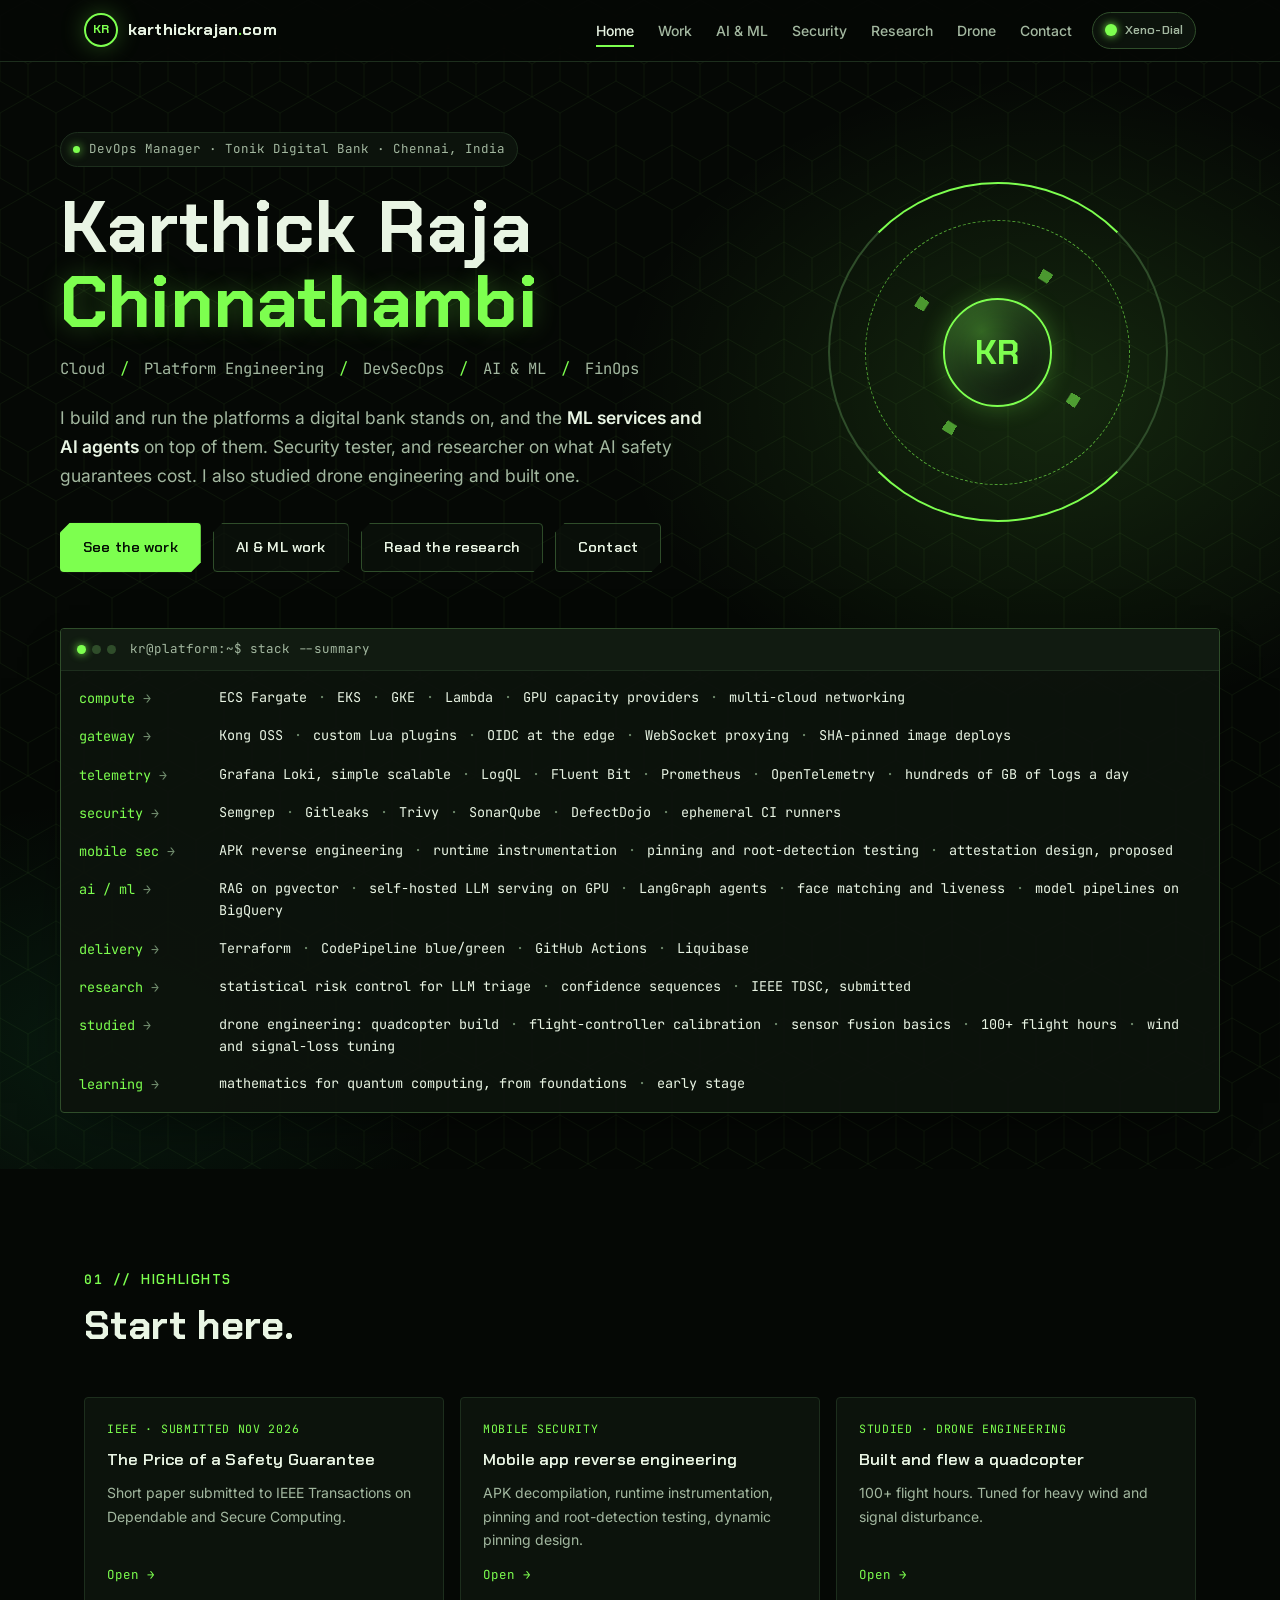
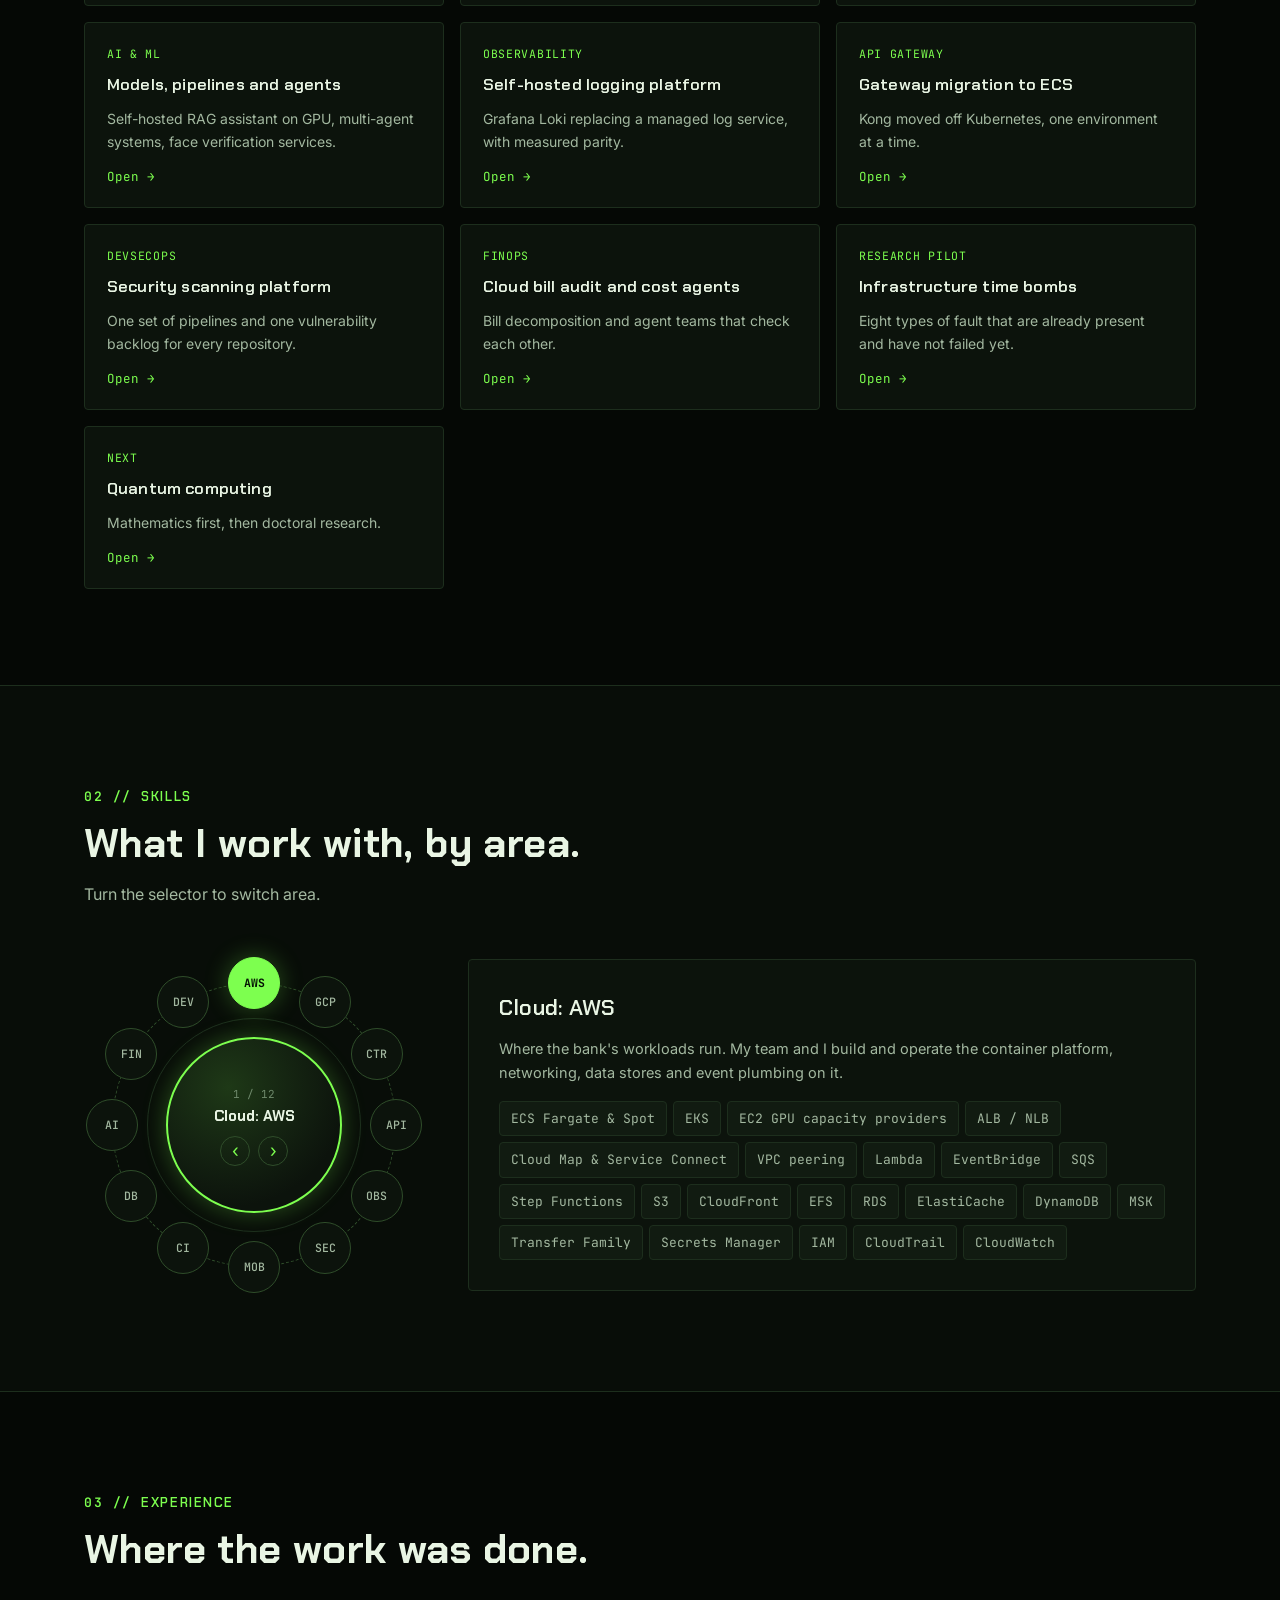
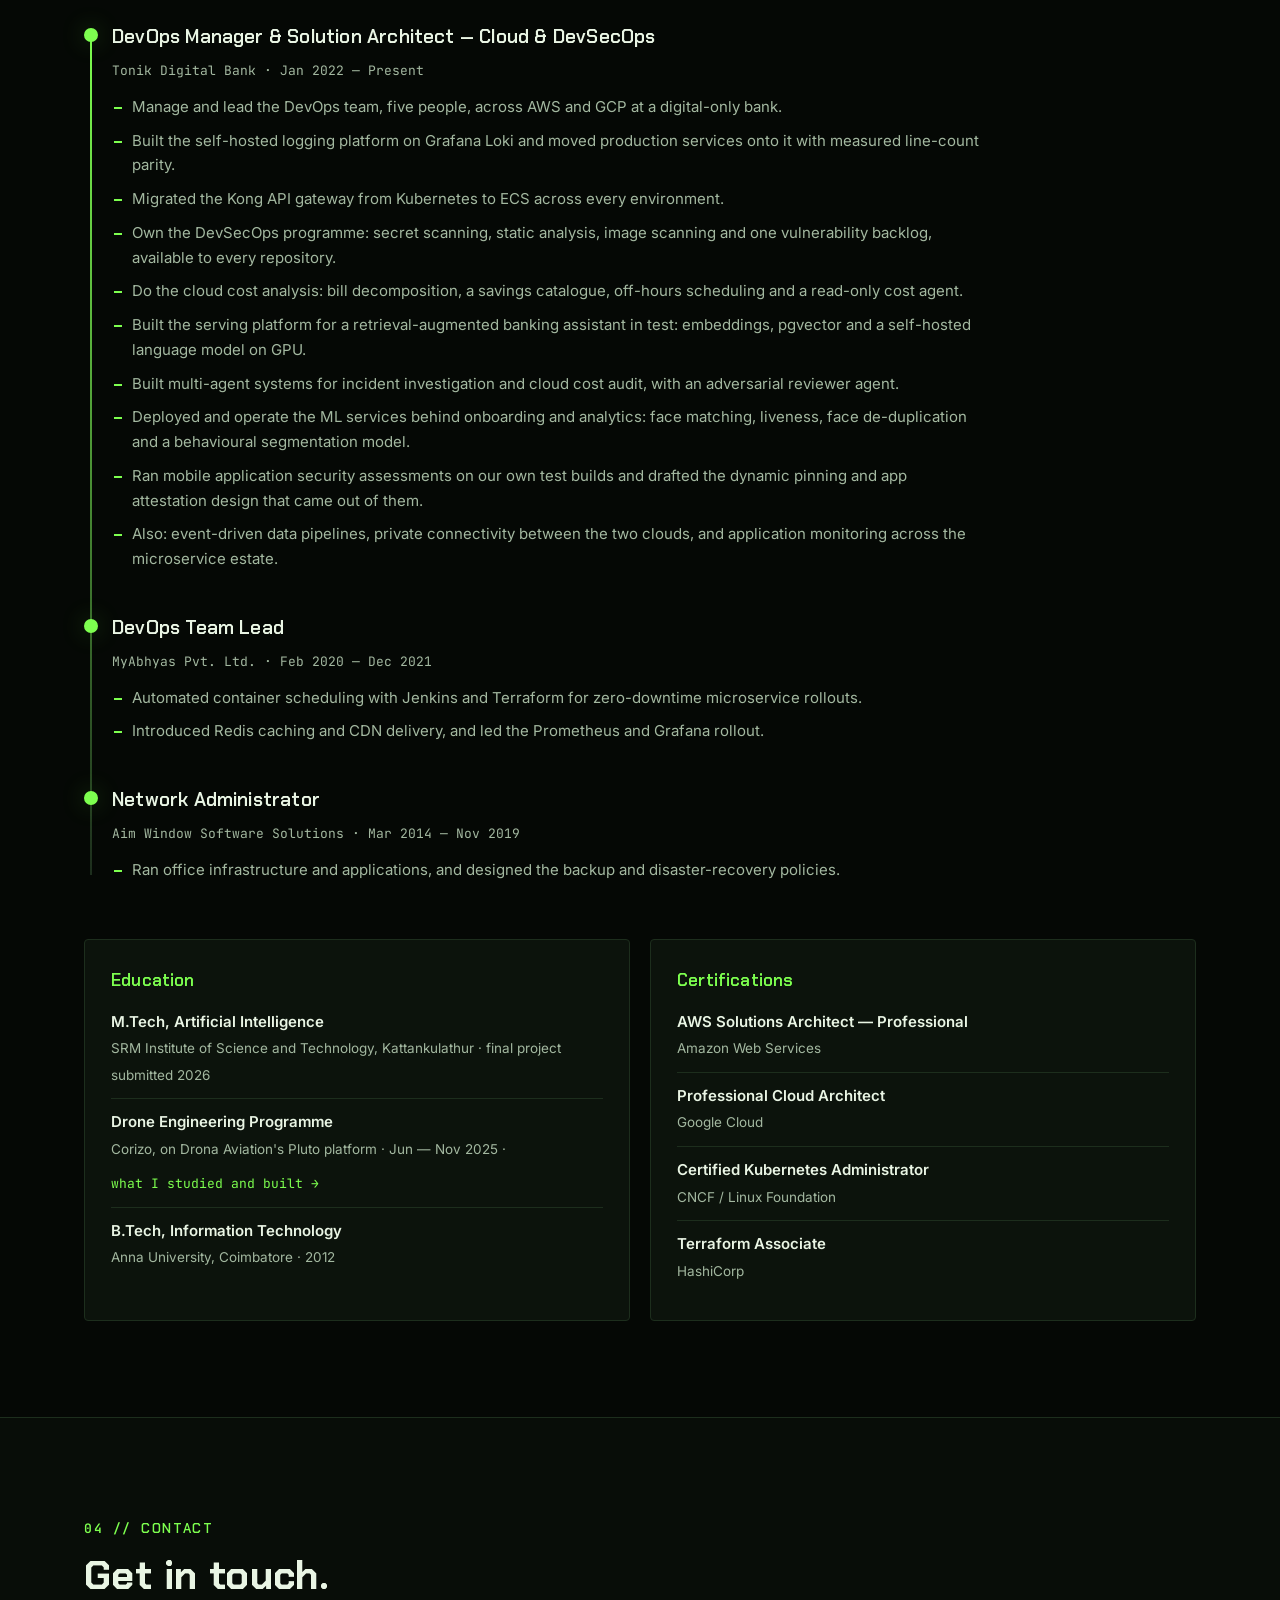
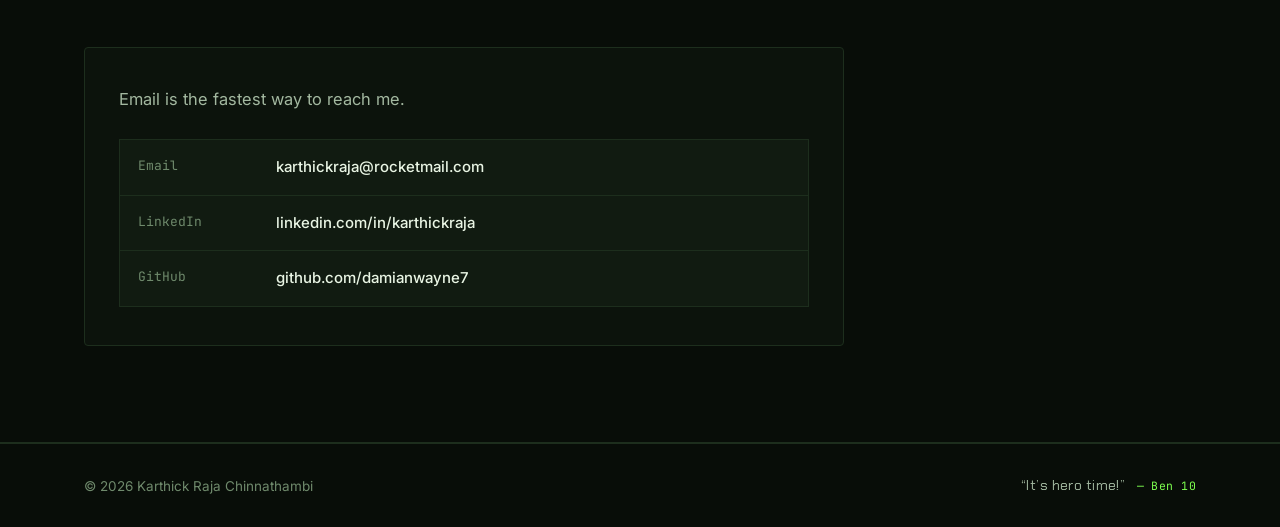
==== commit 52795d4f: "Move drone engineering from work experience to education" ====
--- a/index.html
+++ b/index.html
@@ -74,7 +74,7 @@
         <div class="hero-tag">DevOps Manager · Tonik Digital Bank · Chennai, India</div>
         <h1>Karthick Raja <span class="accent">Chinnathambi</span></h1>
         <p class="hero-role">Cloud <span class="sep">/</span> Platform Engineering <span class="sep">/</span> DevSecOps <span class="sep">/</span> AI &amp; ML <span class="sep">/</span> FinOps</p>
-        <p class="hero-summary">I build and run the platforms a digital bank stands on, and the <strong>ML services and AI agents</strong> on top of them. Security tester, drone builder, and researcher on what AI safety guarantees cost.</p>
+        <p class="hero-summary">I build and run the platforms a digital bank stands on, and the <strong>ML services and AI agents</strong> on top of them. Security tester, and researcher on what AI safety guarantees cost. I also studied drone engineering and built one.</p>
         <div class="hero-cta">
           <a href="work.html" class="btn btn-primary">See the work</a>
           <a href="ai.html" class="btn btn-ghost">AI &amp; ML work</a>
@@ -101,7 +101,7 @@
         <div><dt>ai / ml</dt><dd>RAG on pgvector <i>·</i> self-hosted LLM serving on GPU <i>·</i> LangGraph agents <i>·</i> face matching and liveness <i>·</i> model pipelines on BigQuery</dd></div>
         <div><dt>delivery</dt><dd>Terraform <i>·</i> CodePipeline blue/green <i>·</i> GitHub Actions <i>·</i> Liquibase</dd></div>
         <div><dt>research</dt><dd>statistical risk control for LLM triage <i>·</i> confidence sequences <i>·</i> IEEE TDSC, submitted</dd></div>
-        <div><dt>hardware</dt><dd>quadcopter build <i>·</i> flight-controller calibration <i>·</i> sensor fusion basics <i>·</i> 100+ flight hours <i>·</i> wind and signal-loss tuning</dd></div>
+        <div><dt>studied</dt><dd>drone engineering: quadcopter build <i>·</i> flight-controller calibration <i>·</i> sensor fusion basics <i>·</i> 100+ flight hours <i>·</i> wind and signal-loss tuning</dd></div>
         <div><dt>learning</dt><dd>mathematics for quantum computing, from foundations <i>·</i> early stage</dd></div>
       </dl>
     </div>
@@ -129,7 +129,7 @@
           <span class="tile-go">Open &rarr;</span>
         </a>
         <a class="note tile" href="drone.html">
-          <span class="note-tag">Drone engineering</span>
+          <span class="note-tag">Studied · drone engineering</span>
           <h3>Built and flew a quadcopter</h3>
           <p>100+ flight hours. Tuned for heavy wind and signal disturbance.</p>
           <span class="tile-go">Open &rarr;</span>
@@ -298,19 +298,6 @@
         <article class="tl-item">
           <div class="tl-marker" aria-hidden="true"></div>
           <div class="tl-head">
-            <h3>Drone Engineering Programme</h3>
-            <span class="tl-meta">Corizo, on Drona Aviation's Pluto platform · Jun 2025 — Nov 2025</span>
-          </div>
-          <ul class="tl-points">
-            <li>Built a quadcopter from parts: frame, motors, propellers, flight controller, battery and receiver, then calibrated it and flashed its firmware.</li>
-            <li>Logged 100+ hours of flight time, and tuned the craft to hold steady in heavy wind and through radio signal disturbance.</li>
-            <li>Worked through the control loop from first principles: accelerometer and gyro for attitude, magnetometer and barometer for heading and height, and how motor speeds close the loop.</li>
-            <li>Programmed flight behaviours on the controller and ran the sensor experiments: distance and time-of-flight sensing, propeller and thrust, motors and batteries.</li>
-          </ul>
-        </article>
-        <article class="tl-item">
-          <div class="tl-marker" aria-hidden="true"></div>
-          <div class="tl-head">
             <h3>DevOps Team Lead</h3>
             <span class="tl-meta">MyAbhyas Pvt. Ltd. · Feb 2020 — Dec 2021</span>
           </div>
@@ -336,6 +323,7 @@
           <h3>Education</h3>
           <ul class="cred-list">
             <li><b>M.Tech, Artificial Intelligence</b><span>SRM Institute of Science and Technology, Kattankulathur · final project submitted 2026</span></li>
+            <li><b>Drone Engineering Programme</b><span>Corizo, on Drona Aviation's Pluto platform · Jun — Nov 2025 · <a class="ai-link" href="drone.html">what I studied and built &rarr;</a></span></li>
             <li><b>B.Tech, Information Technology</b><span>Anna University, Coimbatore · 2012</span></li>
           </ul>
         </div>
@@ -346,7 +334,6 @@
             <li><b>Professional Cloud Architect</b><span>Google Cloud</span></li>
             <li><b>Certified Kubernetes Administrator</b><span>CNCF / Linux Foundation</span></li>
             <li><b>Terraform Associate</b><span>HashiCorp</span></li>
-            <li><b>Drone Engineering Internship</b><span>Corizo · Drona Aviation · Jun — Nov 2025</span></li>
           </ul>
         </div>
       </div>
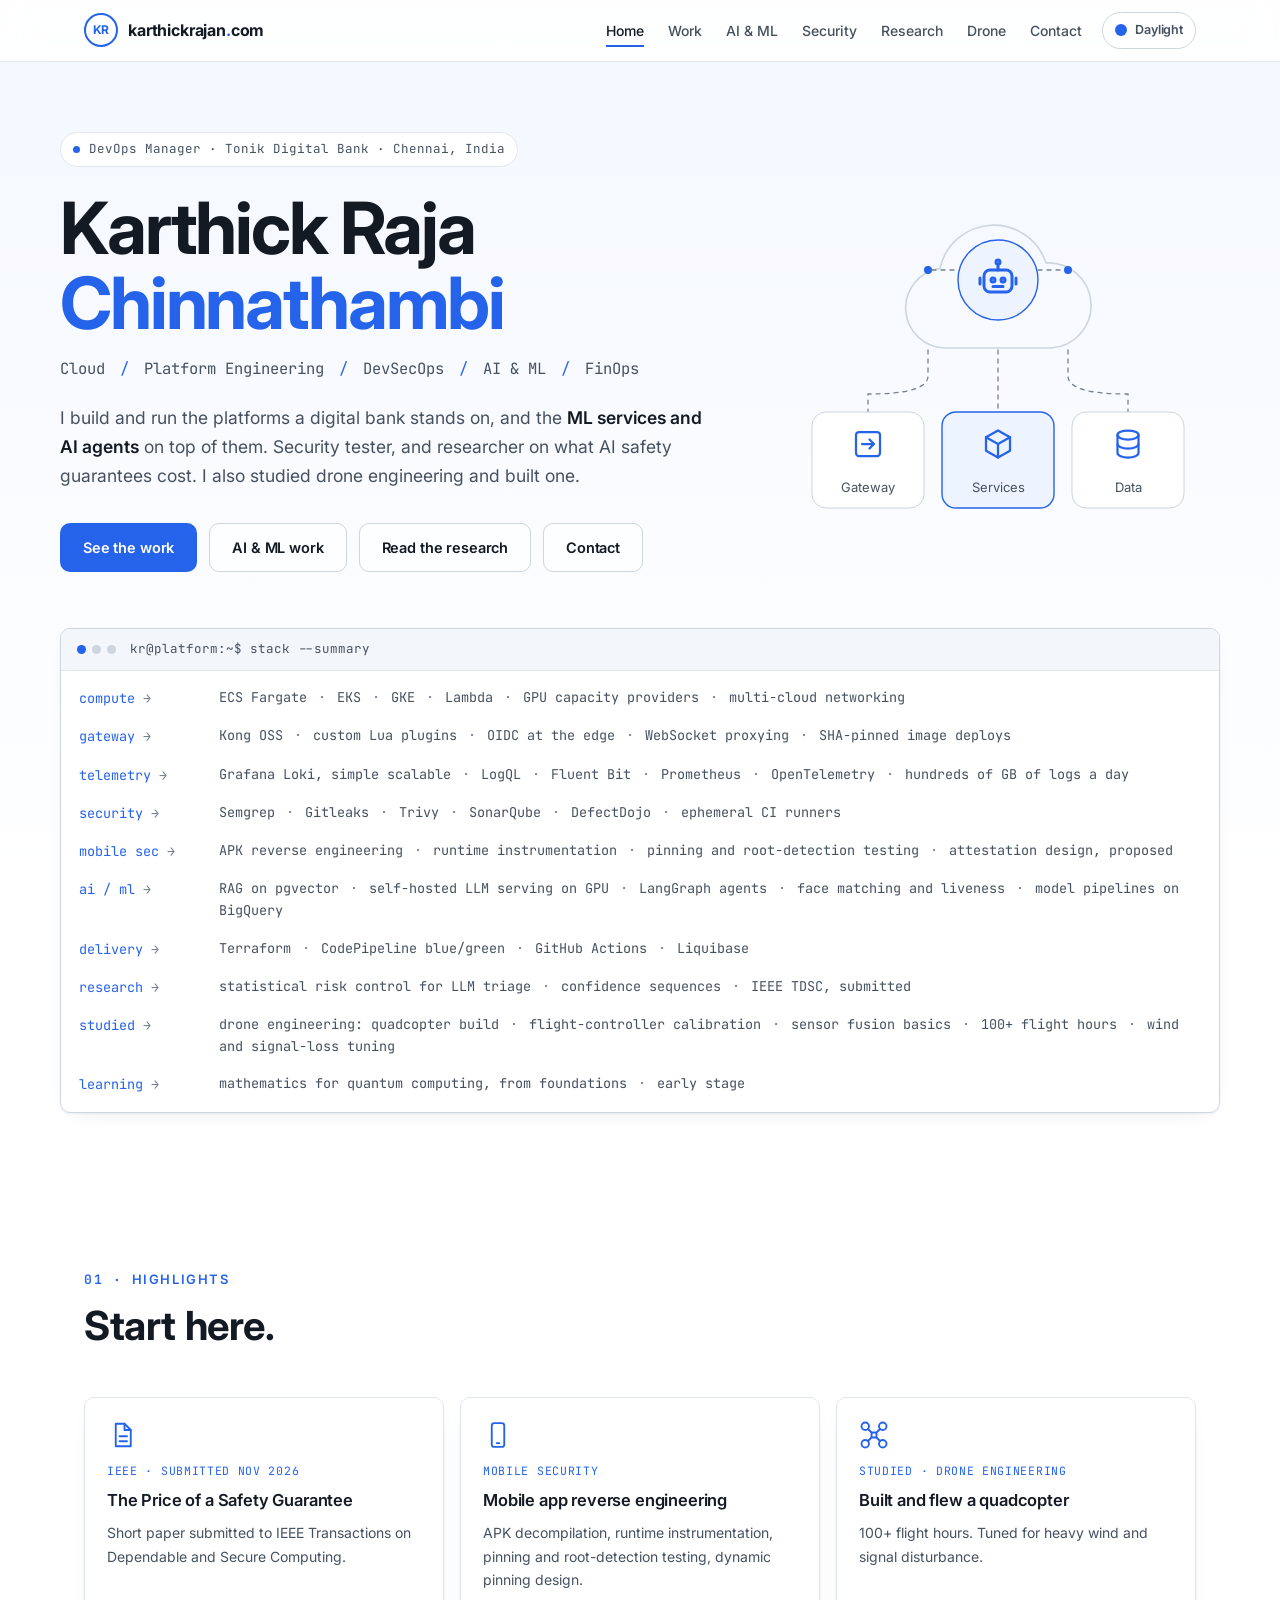
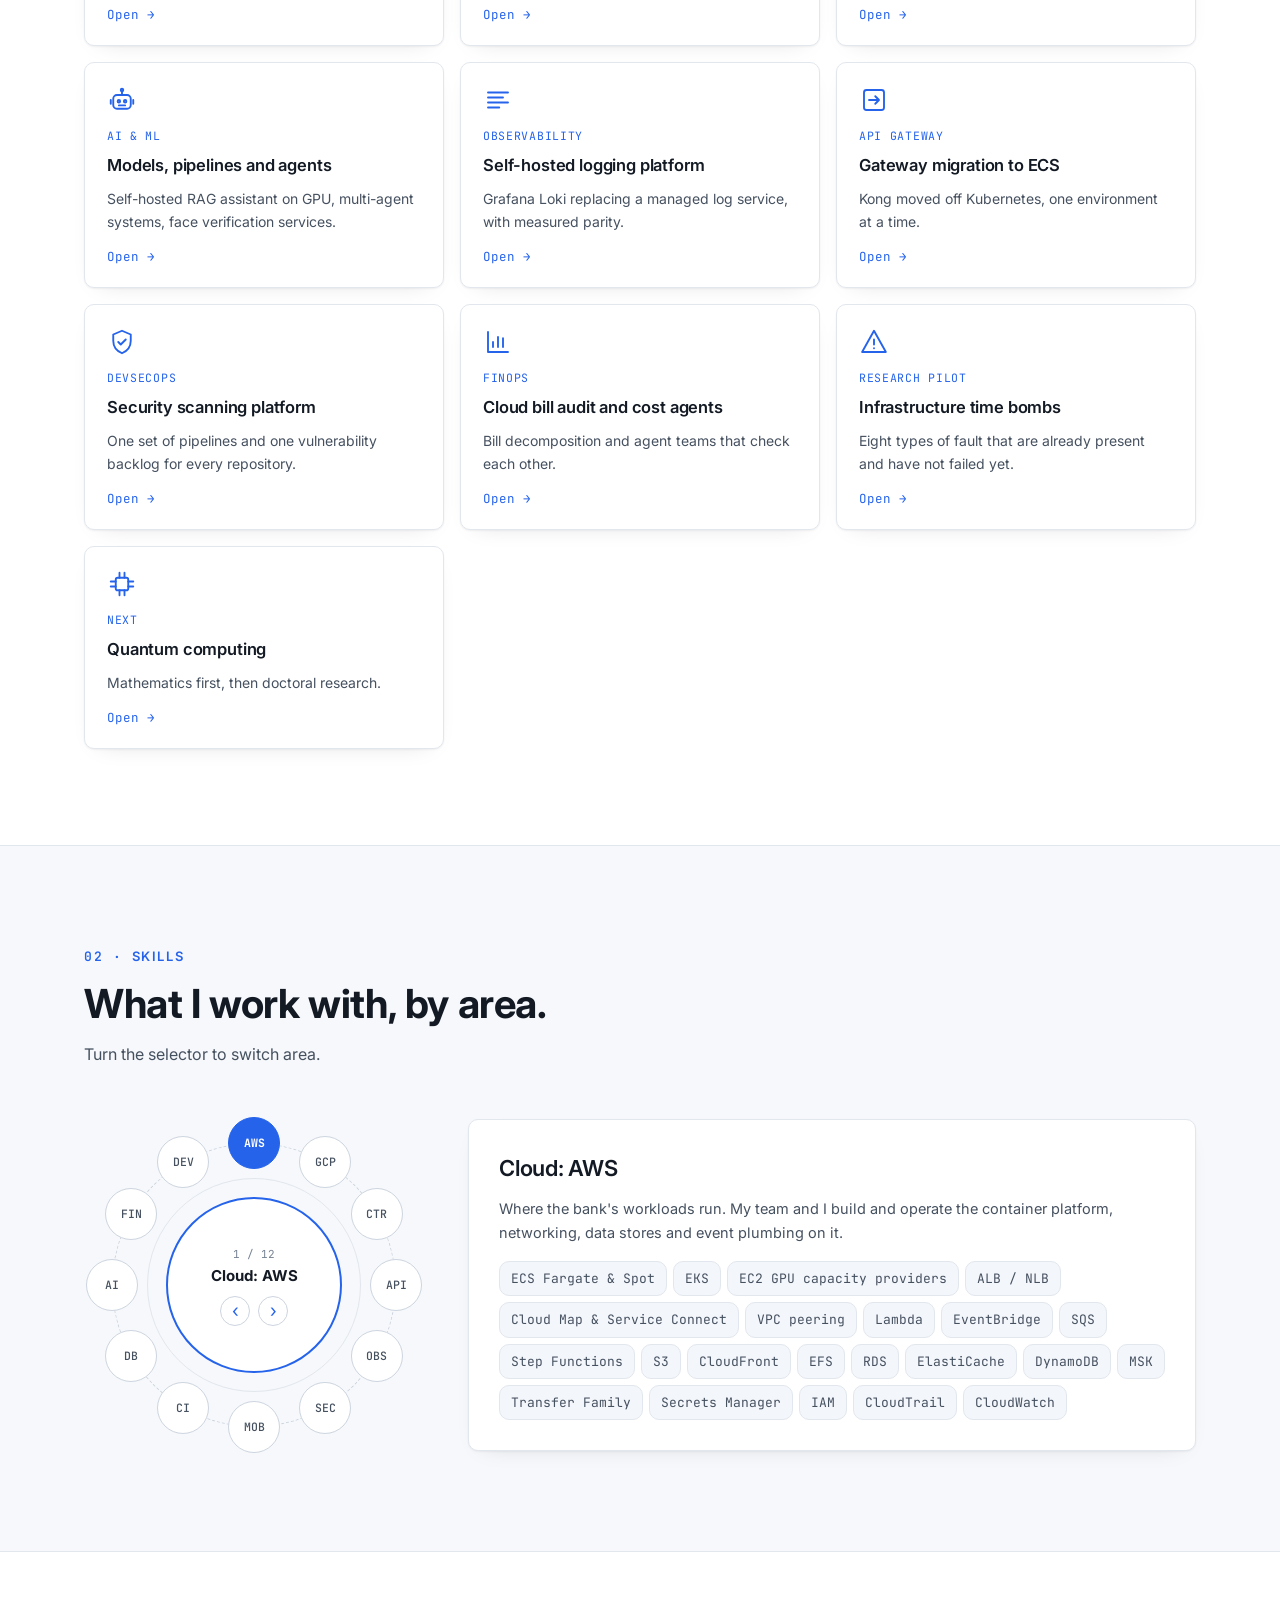
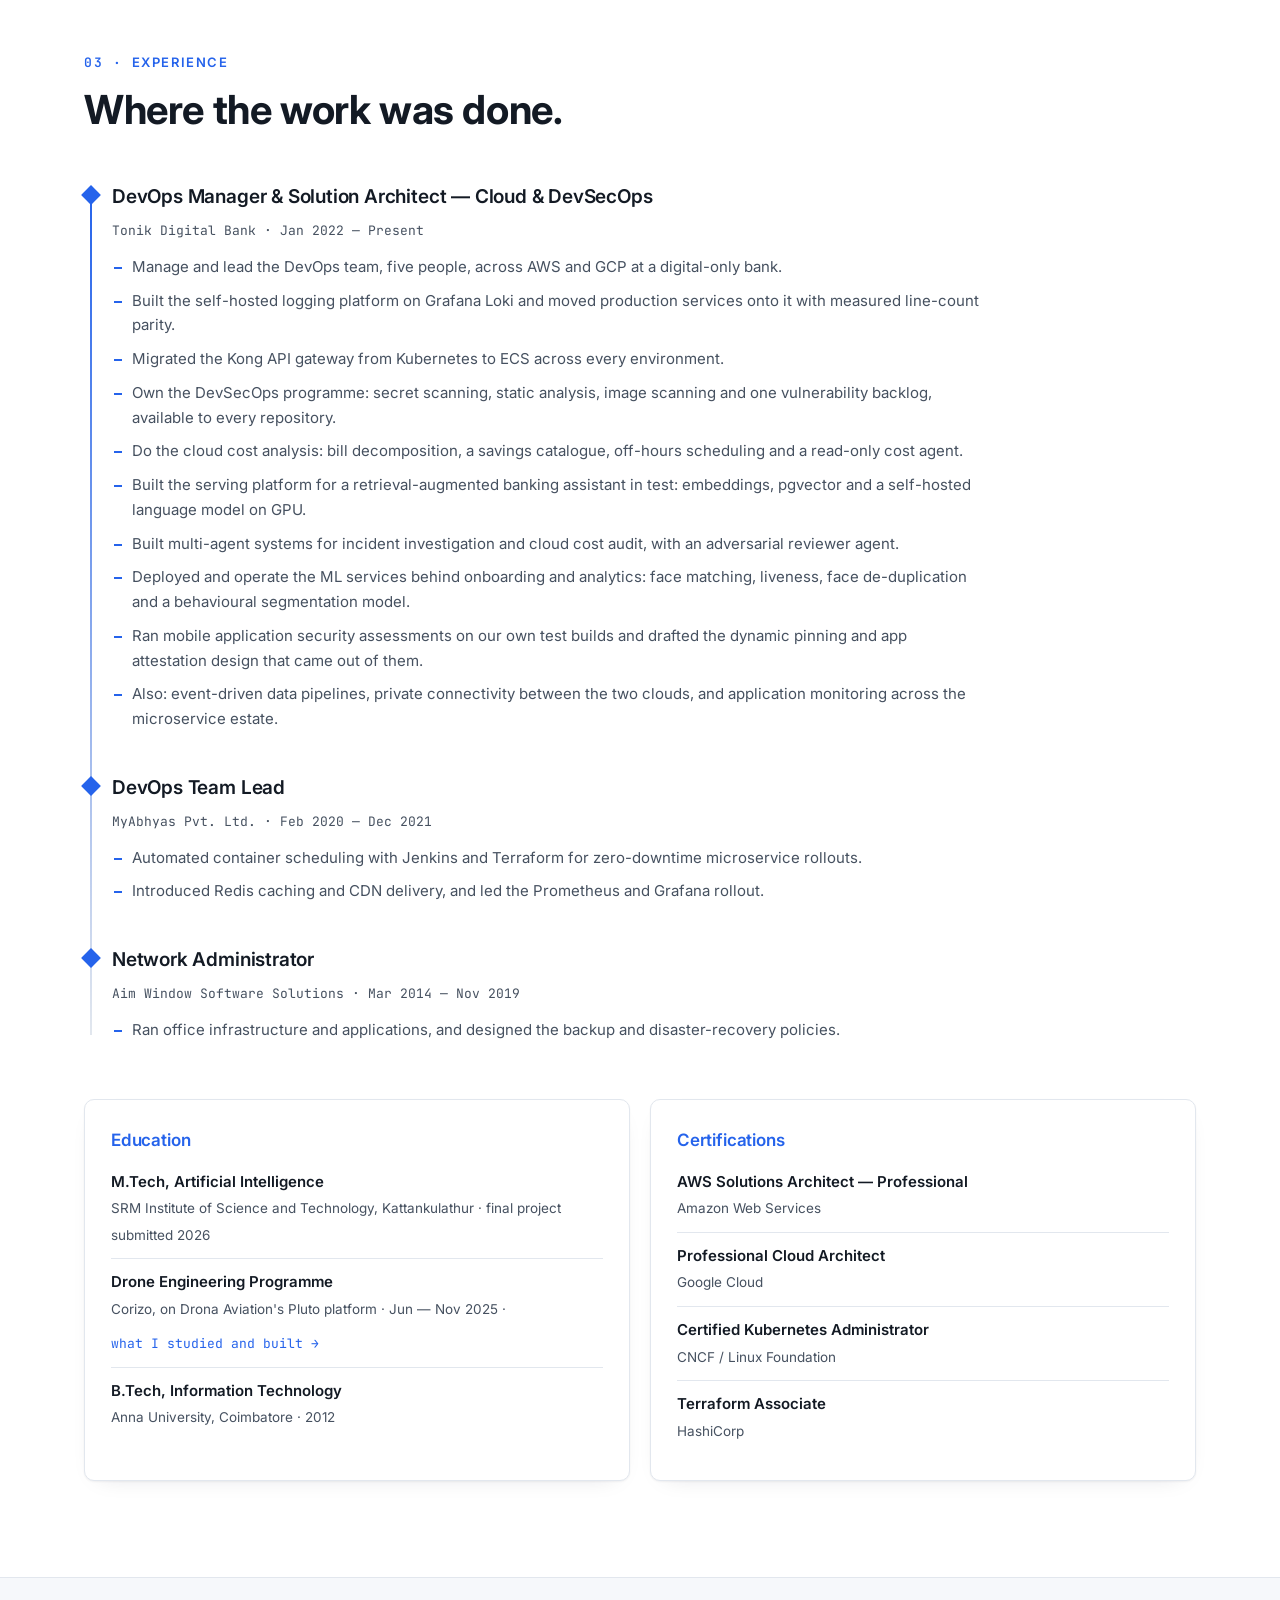
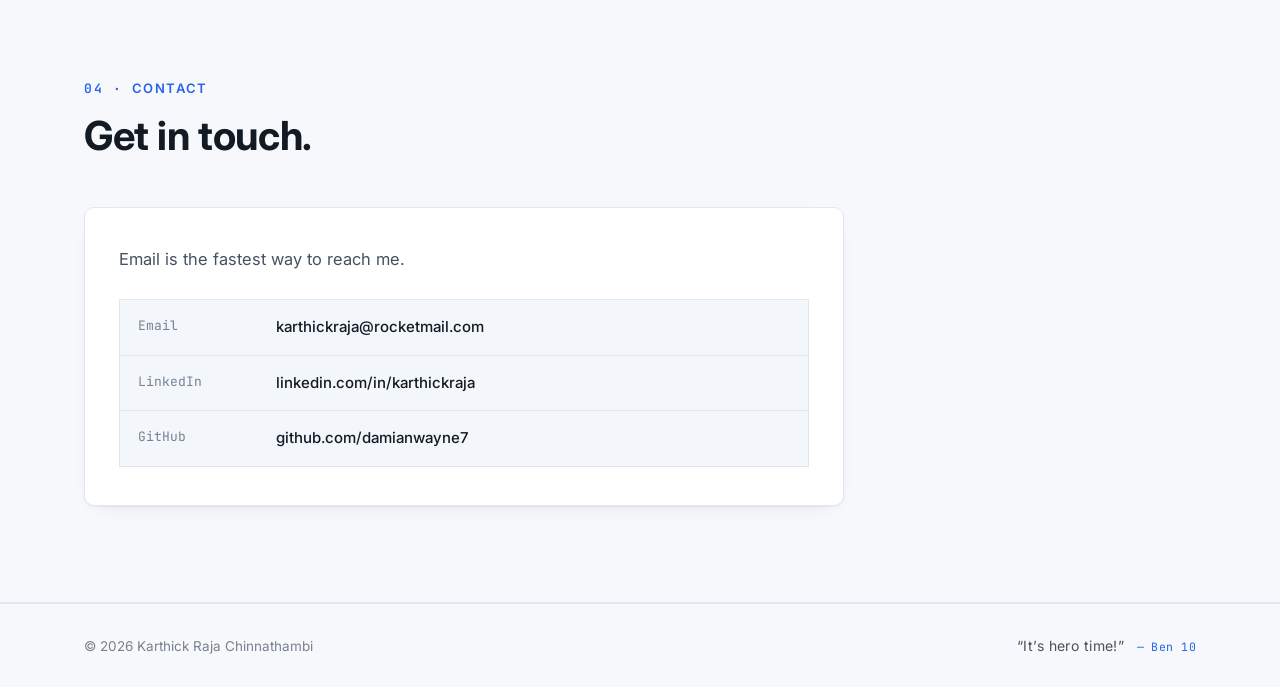
==== commit 8351eb94: "Add Daylight default theme, flow diagrams and illustrations, original KR badges" ====
--- a/index.html
+++ b/index.html
@@ -1,5 +1,5 @@
 <!DOCTYPE html>
-<html lang="en" data-skin="dial">
+<html lang="en" data-skin="plain">
 <head>
   <meta charset="UTF-8" />
   <meta name="viewport" content="width=device-width, initial-scale=1.0" />
@@ -12,15 +12,15 @@
   <meta property="og:title" content="Karthick Raja Chinnathambi — DevOps Manager, Cloud, Security &amp; AI" />
   <meta property="og:description" content="Logging platforms, API gateways, FinOps, incident forensics, and research on the audit cost of AI safety guarantees." />
   <meta name="twitter:card" content="summary" />
-  <meta name="theme-color" content="#050805" />
-  <link rel="icon" href="data:image/svg+xml,%3Csvg xmlns='http://www.w3.org/2000/svg' viewBox='0 0 64 64'%3E%3Crect width='64' height='64' rx='12' fill='%23050805'/%3E%3Ccircle cx='32' cy='32' r='22' fill='none' stroke='%237dff4f' stroke-width='4'/%3E%3Ctext x='32' y='40' font-family='monospace' font-size='20' font-weight='700' text-anchor='middle' fill='%237dff4f'%3EKR%3C/text%3E%3C/svg%3E" />
+  <meta name="theme-color" content="#ffffff" />
+  <link rel="icon" href="data:image/svg+xml,%3Csvg xmlns='http://www.w3.org/2000/svg' viewBox='0 0 64 64'%3E%3Crect width='64' height='64' rx='12' fill='%230b100e'/%3E%3Ccircle cx='32' cy='32' r='22' fill='none' stroke='%236fd39b' stroke-width='4'/%3E%3Ctext x='32' y='40' font-family='monospace' font-size='20' font-weight='700' text-anchor='middle' fill='%236fd39b'%3EKR%3C/text%3E%3C/svg%3E" />
   <link rel="preconnect" href="https://fonts.googleapis.com" />
   <link rel="preconnect" href="https://fonts.gstatic.com" crossorigin />
   <link href="https://fonts.googleapis.com/css2?family=Chakra+Petch:wght@500;600;700&family=Cinzel:wght@500;600;700&family=Rajdhani:wght@500;600;700&family=Inter:wght@400;500;600;700&family=JetBrains+Mono:wght@400;500&display=swap" rel="stylesheet" />
   <link rel="stylesheet" href="styles.css" />
   <script>
     // Apply the saved skin before first paint
-    try { var s = localStorage.getItem('skin'); if (s === 'grimoire' || s === 'dial' || s === 'nightfall') document.documentElement.setAttribute('data-skin', s); } catch (e) {}
+    try { var s = localStorage.getItem('skin2'); if (s === 'plain' || s === 'dial' || s === 'grimoire' || s === 'nightfall') document.documentElement.setAttribute('data-skin', s); } catch (e) {}
   </script>
   <script type="application/ld+json">
   {
@@ -62,7 +62,7 @@
       </ul>
       <button id="skinToggle" class="skin-toggle" aria-label="Switch visual theme">
         <span class="skin-ico" aria-hidden="true"></span>
-        <span class="skin-label" id="skinLabel">Xeno-Dial</span>
+        <span class="skin-label" id="skinLabel">Daylight</span>
       </button>
     </div>
   </nav>
@@ -82,11 +82,32 @@
           <a href="#contact" class="btn btn-ghost">Contact</a>
         </div>
       </div>
-      <div class="hero-emblem" aria-hidden="true">
+      <div class="hero-emblem emblem-rings" aria-hidden="true">
         <div class="ring ring-a"></div>
         <div class="ring ring-b"></div>
         <div class="ring ring-c"></div>
         <div class="core"><span>KR</span></div>
+      </div>
+      <div class="hero-emblem hero-emblem-art emblem-art">
+        <svg class="hero-art" viewBox="0 0 440 380" role="img" aria-label="Cloud platform with gateway, services, data and an AI agent">
+          <g class="dg-ico art-cloud" transform="translate(98,6) scale(10)"><path vector-effect="non-scaling-stroke" d="M7 18a4 4 0 0 1-.6-7.96A5.5 5.5 0 0 1 17 9.5a4.25 4.25 0 0 1 .5 8.5H7z"/></g>
+          <path class="dg-line art-dash" d="M150 188 V214 Q150 232 90 232 V250"/>
+          <path class="dg-line art-dash" d="M220 188 V250"/>
+          <path class="dg-line art-dash" d="M290 188 V214 Q290 232 350 232 V250"/>
+          <rect class="dg-node" x="34" y="250" width="112" height="96" rx="14"/>
+          <rect class="dg-node dg-hot" x="164" y="250" width="112" height="96" rx="14"/>
+          <rect class="dg-node" x="294" y="250" width="112" height="96" rx="14"/>
+          <g class="dg-ico" transform="translate(72,264) scale(1.5)"><rect x="4" y="4" width="16" height="16" rx="2"/><path d="M8 12h8M13 9l3 3-3 3"/></g>
+          <g class="dg-ico" transform="translate(202,264) scale(1.5)"><path d="M12 3l8 4.5v9L12 21l-8-4.5v-9L12 3z"/><path d="M4 7.5l8 4.5 8-4.5M12 12v9"/></g>
+          <g class="dg-ico" transform="translate(332,264) scale(1.5)"><ellipse cx="12" cy="6" rx="7" ry="3"/><path d="M5 6v12c0 1.66 3.13 3 7 3s7-1.34 7-3V6"/><path d="M5 12c0 1.66 3.13 3 7 3s7-1.34 7-3"/></g>
+          <text class="dg-s" text-anchor="middle" x="90" y="330">Gateway</text>
+          <text class="dg-s" text-anchor="middle" x="220" y="330">Services</text>
+          <text class="dg-s" text-anchor="middle" x="350" y="330">Data</text>
+          <circle class="dg-node dg-hot" cx="220" cy="118" r="40"/>
+          <g class="dg-ico" transform="translate(196,92) scale(2)"><rect x="5" y="8" width="14" height="11" rx="3"/><path d="M12 8V5"/><circle cx="12" cy="4" r="1"/><circle cx="9.5" cy="13" r="1"/><circle cx="14.5" cy="13" r="1"/><path d="M9.5 16.3h5M3 12v3M21 12v3"/></g>
+          <circle class="art-dot" cx="150" cy="108" r="4"/><circle class="art-dot" cx="290" cy="108" r="4"/>
+          <path class="dg-line art-dash" d="M154 108 H180 M260 108 H286"/>
+        </svg>
       </div>
     </div>
 
@@ -117,60 +138,70 @@
       </div>
       <div class="notes-grid">
         <a class="note tile" href="research.html#publications">
+          <svg class="tile-ico" viewBox="0 0 24 24" aria-hidden="true"><path d="M7 3h7l5 5v13H7z"/><path d="M14 3v5h5M10 13h6M10 17h6"/></svg>
           <span class="note-tag">IEEE · submitted Nov 2026</span>
           <h3>The Price of a Safety Guarantee</h3>
           <p>Short paper submitted to IEEE Transactions on Dependable and Secure Computing.</p>
           <span class="tile-go">Open &rarr;</span>
         </a>
         <a class="note tile" href="security.html#mobile">
+          <svg class="tile-ico" viewBox="0 0 24 24" aria-hidden="true"><rect x="7" y="2.5" width="10" height="19" rx="2"/><path d="M11 18.5h2"/></svg>
           <span class="note-tag">Mobile security</span>
           <h3>Mobile app reverse engineering</h3>
           <p>APK decompilation, runtime instrumentation, pinning and root-detection testing, dynamic pinning design.</p>
           <span class="tile-go">Open &rarr;</span>
         </a>
         <a class="note tile" href="drone.html">
+          <svg class="tile-ico" viewBox="0 0 24 24" aria-hidden="true"><circle cx="5" cy="5" r="3"/><circle cx="19" cy="5" r="3"/><circle cx="5" cy="19" r="3"/><circle cx="19" cy="19" r="3"/><path d="M7.2 7.2l3 3M16.8 7.2l-3 3M7.2 16.8l3-3M16.8 16.8l-3-3"/><rect x="10" y="10" width="4" height="4" rx="1"/></svg>
           <span class="note-tag">Studied · drone engineering</span>
           <h3>Built and flew a quadcopter</h3>
           <p>100+ flight hours. Tuned for heavy wind and signal disturbance.</p>
           <span class="tile-go">Open &rarr;</span>
         </a>
         <a class="note tile" href="ai.html">
+          <svg class="tile-ico" viewBox="0 0 24 24" aria-hidden="true"><rect x="5" y="8" width="14" height="11" rx="3"/><path d="M12 8V5"/><circle cx="12" cy="4" r="1"/><circle cx="9.5" cy="13" r="1"/><circle cx="14.5" cy="13" r="1"/><path d="M9.5 16.3h5M3 12v3M21 12v3"/></svg>
           <span class="note-tag">AI &amp; ML</span>
           <h3>Models, pipelines and agents</h3>
           <p>Self-hosted RAG assistant on GPU, multi-agent systems, face verification services.</p>
           <span class="tile-go">Open &rarr;</span>
         </a>
         <a class="note tile" href="work.html#logging">
+          <svg class="tile-ico" viewBox="0 0 24 24" aria-hidden="true"><path d="M4 6h16M4 10h12M4 14h16M4 18h9"/></svg>
           <span class="note-tag">Observability</span>
           <h3>Self-hosted logging platform</h3>
           <p>Grafana Loki replacing a managed log service, with measured parity.</p>
           <span class="tile-go">Open &rarr;</span>
         </a>
         <a class="note tile" href="work.html#gateway">
+          <svg class="tile-ico" viewBox="0 0 24 24" aria-hidden="true"><rect x="4" y="4" width="16" height="16" rx="2"/><path d="M8 12h8M13 9l3 3-3 3"/></svg>
           <span class="note-tag">API gateway</span>
           <h3>Gateway migration to ECS</h3>
           <p>Kong moved off Kubernetes, one environment at a time.</p>
           <span class="tile-go">Open &rarr;</span>
         </a>
         <a class="note tile" href="security.html#devsecops">
+          <svg class="tile-ico" viewBox="0 0 24 24" aria-hidden="true"><path d="M12 3l7 3v5c0 5-3.5 8.5-7 10-3.5-1.5-7-5-7-10V6l7-3z"/><path d="M9 12l2 2 4-4"/></svg>
           <span class="note-tag">DevSecOps</span>
           <h3>Security scanning platform</h3>
           <p>One set of pipelines and one vulnerability backlog for every repository.</p>
           <span class="tile-go">Open &rarr;</span>
         </a>
         <a class="note tile" href="work.html#finops">
+          <svg class="tile-ico" viewBox="0 0 24 24" aria-hidden="true"><path d="M4 20V4M4 20h16M8 16v-4M12 16V8M16 16v-7"/></svg>
           <span class="note-tag">FinOps</span>
           <h3>Cloud bill audit and cost agents</h3>
           <p>Bill decomposition and agent teams that check each other.</p>
           <span class="tile-go">Open &rarr;</span>
         </a>
         <a class="note tile" href="research.html#timebombs">
+          <svg class="tile-ico" viewBox="0 0 24 24" aria-hidden="true"><path d="M12 3l9.5 17h-19L12 3z"/><path d="M12 10v4M12 17h.01"/></svg>
           <span class="note-tag">Research pilot</span>
           <h3>Infrastructure time bombs</h3>
           <p>Eight types of fault that are already present and have not failed yet.</p>
           <span class="tile-go">Open &rarr;</span>
         </a>
         <a class="note tile" href="research.html#next">
+          <svg class="tile-ico" viewBox="0 0 24 24" aria-hidden="true"><rect x="7" y="7" width="10" height="10" rx="1.5"/><path d="M10 3v4M14 3v4M10 17v4M14 17v4M3 10h4M3 14h4M17 10h4M17 14h4"/></svg>
           <span class="note-tag">Next</span>
           <h3>Quantum computing</h3>
           <p>Mathematics first, then doctoral research.</p>
--- a/styles.css
+++ b/styles.css
@@ -46,7 +46,7 @@
   --brand-2: #b3364a;
   --brand-ink: #1a1206;
   --warn: #e0b45a;
-  --glow: 0 0 26px rgba(212, 169, 78, 0.22);
+  --glow: 0 0 16px rgba(212, 169, 78, 0.12);
   --radius: 2px;
   --font-display: 'Cinzel', Georgia, 'Times New Roman', serif;
   --display-spacing: 0.02em;
@@ -67,11 +67,32 @@
   --brand-2: #8f5bff;
   --brand-ink: #030712;
   --warn: #c9b6ff;
-  --glow: 0 0 26px rgba(79, 168, 255, 0.35);
+  --glow: 0 0 18px rgba(79, 168, 255, 0.16);
   --radius: 0px;
   --font-display: 'Rajdhani', 'Inter', system-ui, sans-serif;
   --display-spacing: 0.04em;
   --pattern: url("data:image/svg+xml,%3Csvg xmlns='http://www.w3.org/2000/svg' width='80' height='80' viewBox='0 0 80 80'%3E%3Cpath d='M0 79.5h80M79.5 0v80' stroke='%234fa8ff' stroke-opacity='.05'/%3E%3Ccircle cx='20' cy='28' r='1' fill='%238f5bff' fill-opacity='.22'/%3E%3Ccircle cx='58' cy='62' r='1' fill='%234fa8ff' fill-opacity='.2'/%3E%3C/svg%3E");
+}
+
+html[data-skin='plain'] {
+  --bg: #ffffff;
+  --bg-alt: #f6f8fb;
+  --panel: #ffffff;
+  --panel-2: #f3f6fa;
+  --border: #e2e7ee;
+  --border-strong: #cdd5df;
+  --text: #131a24;
+  --text-dim: #465160;
+  --text-muted: #768292;
+  --brand: #2563eb;
+  --brand-2: #0f9d94;
+  --brand-ink: #ffffff;
+  --warn: #b45309;
+  --glow: none;
+  --radius: 10px;
+  --font-display: 'Inter', system-ui, -apple-system, 'Segoe UI', Roboto, sans-serif;
+  --display-spacing: -0.01em;
+  --pattern: linear-gradient(transparent, transparent);
 }
 
 * { box-sizing: border-box; margin: 0; padding: 0; }
@@ -480,7 +501,7 @@
 /* ============================================================ Nightfall skin details */
 html[data-skin='nightfall'] h1, html[data-skin='nightfall'] h2 { text-transform: uppercase; }
 html[data-skin='nightfall'] .hero h1 { font-size: clamp(40px, 7vw, 82px); letter-spacing: 0.02em; }
-html[data-skin='nightfall'] .accent { background: linear-gradient(90deg, var(--brand), var(--brand-2)); -webkit-background-clip: text; background-clip: text; color: transparent; text-shadow: none; filter: drop-shadow(0 0 18px rgba(79, 168, 255, 0.45)); }
+html[data-skin='nightfall'] .accent { background: linear-gradient(90deg, var(--brand), var(--brand-2)); -webkit-background-clip: text; background-clip: text; color: transparent; text-shadow: none; filter: none; }
 html[data-skin='nightfall'] .kicker::before { content: 'LEVEL ' attr(data-n) ' \2014  '; font-family: var(--font-mono); }
 html[data-skin='nightfall'] .brand-mark { border-radius: 0; transform: none; clip-path: polygon(50% 0, 100% 25%, 100% 75%, 50% 100%, 0 75%, 0 25%); border: 0; background: linear-gradient(160deg, var(--brand), var(--brand-2)); color: var(--brand-ink); }
 html[data-skin='nightfall'] .skin-ico { border-radius: 0; clip-path: polygon(50% 0, 100% 50%, 50% 100%, 0 50%); background: linear-gradient(160deg, var(--brand), var(--brand-2)); }
@@ -498,7 +519,7 @@
 html[data-skin='nightfall'] .cred-col, html[data-skin='nightfall'] .pub, html[data-skin='nightfall'] .ideas {
   background: linear-gradient(180deg, rgba(79, 168, 255, 0.07), rgba(10, 15, 32, 0.92) 26%);
   border-color: var(--border-strong);
-  box-shadow: inset 0 1px 0 rgba(79, 168, 255, 0.55), 0 0 0 1px rgba(79, 168, 255, 0.06), 0 18px 50px -28px rgba(79, 168, 255, 0.55);
+  box-shadow: inset 0 1px 0 rgba(79, 168, 255, 0.32), 0 0 0 1px rgba(79, 168, 255, 0.06), 0 18px 46px -30px rgba(79, 168, 255, 0.30);
 }
 html[data-skin='nightfall'] .case::after, html[data-skin='nightfall'] .paper::after, html[data-skin='nightfall'] .ai-card::after {
   content: ''; position: absolute; right: -1px; bottom: -1px; width: 28px; height: 28px;
@@ -530,7 +551,7 @@
 .brief:hover { border-color: var(--border-strong); }
 html[data-skin='dial'] .brief::before { content: ''; position: absolute; top: -1px; left: -1px; width: 40px; height: 40px; border-top: 2px solid var(--brand); border-left: 2px solid var(--brand); pointer-events: none; }
 html[data-skin='grimoire'] .brief { outline: 1px solid color-mix(in srgb, var(--brand) 22%, transparent); outline-offset: -7px; }
-html[data-skin='nightfall'] .brief { background: linear-gradient(180deg, rgba(79, 168, 255, 0.07), rgba(10, 15, 32, 0.92) 26%); border-color: var(--border-strong); box-shadow: inset 0 1px 0 rgba(79, 168, 255, 0.55), 0 18px 50px -28px rgba(79, 168, 255, 0.55); }
+html[data-skin='nightfall'] .brief { background: linear-gradient(180deg, rgba(79, 168, 255, 0.07), rgba(10, 15, 32, 0.92) 26%); border-color: var(--border-strong); box-shadow: inset 0 1px 0 rgba(79, 168, 255, 0.32), 0 18px 46px -30px rgba(79, 168, 255, 0.30); }
 .brief h3 { font-size: clamp(19px, 2.2vw, 23px); font-weight: 600; line-height: 1.3; margin-bottom: 8px; }
 .brief-line { font-size: 15px; color: var(--text-dim); margin-bottom: 16px; max-width: 760px; }
 .chips { display: flex; flex-wrap: wrap; gap: 8px; margin-bottom: 16px; }
@@ -553,6 +574,70 @@
   .brief { padding: 22px 18px; }
 }
 
+/* ============================================================ Diagrams and illustrations */
+.diagram { margin: 0 0 22px; padding: 20px 22px 22px; background: var(--panel); border: 1px solid var(--border); border-radius: var(--radius); }
+.diagram figcaption { font-family: var(--font-mono); font-size: 11.5px; text-transform: uppercase; letter-spacing: 0.1em; color: var(--text-muted); margin-bottom: 16px; }
+.diagram-note { margin-top: 12px; font-size: 13px; color: var(--text-muted); }
+.dg { width: 100%; height: auto; display: block; margin: 0 auto; }
+.dg-v { display: none; }
+.dg-node { fill: var(--panel-2); stroke: var(--border-strong); stroke-width: 1; }
+.dg-hot { stroke: var(--brand); stroke-width: 1.4; }
+.dg-ico { fill: none; stroke: var(--brand); stroke-width: 1.5; stroke-linecap: round; stroke-linejoin: round; }
+.dg-line { fill: none; stroke: var(--text-muted); stroke-width: 1.3; stroke-linecap: round; }
+.dg-arrow { fill: var(--text-muted); }
+.dg-t { fill: var(--text); font: 600 13px var(--font-sans); }
+.dg-s { fill: var(--text-dim); font: 400 11px var(--font-sans); }
+.dg-tiny { font-size: 10px; }
+.art-dash { stroke-dasharray: 4 5; }
+.art-dot { fill: var(--brand); }
+.art-prop { fill: none; stroke: var(--border-strong); stroke-width: 1.2; stroke-dasharray: 3 6; }
+.art-cloud { stroke: var(--border-strong); stroke-width: 1.6; }
+.diagram-art { text-align: center; }
+@media (max-width: 860px) {
+  .dg-h { display: none; }
+  .dg-v { display: block; }
+  .diagram { padding: 16px; }
+}
+.hero-emblem-art { width: min(440px, 86vw); aspect-ratio: auto; }
+.hero-art { width: 100%; height: auto; display: block; }
+.hero-art .dg-s { font-size: 13px; }
+.tile-ico { width: 30px; height: 30px; margin-bottom: 12px; fill: none; stroke: var(--brand); stroke-width: 1.5; stroke-linecap: round; stroke-linejoin: round; display: block; }
+.tile .note-tag { margin-bottom: 8px; }
+.bars { display: grid; gap: 10px; margin: 6px 0 20px; max-width: 760px; }
+.bar-row { display: grid; grid-template-columns: 220px minmax(0, 1fr) 46px; gap: 14px; align-items: center; font-size: 13.5px; color: var(--text-dim); }
+.bar { height: 12px; background: var(--panel-2); border: 1px solid var(--border); border-radius: 100px; overflow: hidden; }
+.bar i { display: block; height: 100%; background: var(--brand); border-radius: 100px; }
+.bar-row b { font-family: var(--font-display); color: var(--brand); font-size: 17px; }
+@media (max-width: 700px) { .bar-row { grid-template-columns: 1fr 40px; } .bar-row span { grid-column: 1 / -1; } }
+@media (max-width: 900px) { .hero-emblem-art { order: -1; width: min(300px, 80vw); } }
+/* calmer surfaces */
+.btn-primary { box-shadow: none; }
+.accent { text-shadow: none; }
+.brand-mark, .core, .dial-core, .dial-btn.is-on, .tl-marker, .skin-ico, .hero-tag::before, .readout-dots i:first-child { box-shadow: none; }
+
+/* ============================================================ Daylight (plain) skin details */
+html[data-skin='plain'] .kicker::before { content: attr(data-n) ' \00B7  '; font-family: var(--font-mono); }
+html[data-skin='plain'] .hero-bg { background: linear-gradient(180deg, #f3f7ff 0%, #ffffff 78%); }
+html[data-skin='plain'] .hero h1 { letter-spacing: -0.03em; }
+html[data-skin='plain'] .case, html[data-skin='plain'] .brief, html[data-skin='plain'] .note, html[data-skin='plain'] .paper,
+html[data-skin='plain'] .ai-card, html[data-skin='plain'] .now-card, html[data-skin='plain'] .method, html[data-skin='plain'] .contact-card,
+html[data-skin='plain'] .diagram, html[data-skin='plain'] .skill-groups, html[data-skin='plain'] .cred-col, html[data-skin='plain'] .pub,
+html[data-skin='plain'] .ideas, html[data-skin='plain'] .readout { box-shadow: 0 1px 2px rgba(16, 24, 40, 0.05), 0 8px 24px -16px rgba(16, 24, 40, 0.18); }
+html[data-skin='plain'] .note:hover, html[data-skin='plain'] .ai-card:hover { box-shadow: 0 2px 4px rgba(16, 24, 40, 0.06), 0 16px 32px -18px rgba(37, 99, 235, 0.35); }
+html[data-skin='plain'] .readout-bar { background: var(--panel-2); }
+html[data-skin='plain'] .readout-body dd { color: var(--text-dim); }
+html[data-skin='plain'] .btn-primary:hover { background: #1d4ed8; }
+html[data-skin='plain'] .dial-core { background: #ffffff; border-width: 2px; }
+html[data-skin='plain'] .dial-btn { background: #ffffff; }
+html[data-skin='plain'] .dg-node { fill: #ffffff; }
+html[data-skin='plain'] .dg-hot { fill: #eef4ff; }
+html[data-skin='plain'] .diagram { background: var(--bg-alt); }
+html[data-skin='plain'] .now-card { border-style: solid; }
+html[data-skin='plain'] .chips li { background: #f3f6fa; }
+html[data-skin='plain'] .paper-metrics li, html[data-skin='plain'] .bomb-grid li { background: #f8fafc; }
+html[data-skin='plain'] .nav { background: rgba(255, 255, 255, 0.88); }
+html[data-skin='plain'] .fq[data-for='dial'] { display: inline; }
+
 /* ============================================================ Motion */
 .reveal { opacity: 0; transform: translateY(20px); transition: opacity 0.6s ease, transform 0.6s ease; }
 .reveal.visible { opacity: 1; transform: none; }
@@ -570,3 +655,27 @@
 }
 
 .paper > .paper-limits { margin-bottom: 16px; }
+
+html[data-skin='plain'] .dial-btn.is-on { background: var(--brand); color: #ffffff; }
+
+/* ============================================================ Xeno-Dial keeps its original glow */
+html[data-skin='dial'] .btn-primary { box-shadow: var(--glow); }
+html[data-skin='dial'] .accent { text-shadow: var(--glow); }
+html[data-skin='dial'] .brand-mark, html[data-skin='dial'] .core, html[data-skin='dial'] .dial-core,
+html[data-skin='dial'] .dial-btn.is-on, html[data-skin='dial'] .tl-marker { box-shadow: var(--glow); }
+html[data-skin='dial'] .skin-ico, html[data-skin='dial'] .readout-dots i:first-child { box-shadow: 0 0 8px var(--brand); }
+html[data-skin='dial'] .hero-tag::before { box-shadow: 0 0 10px var(--brand); }
+
+/* hero emblem: illustration in Daylight, rotating rings in the dark skins */
+.emblem-art { display: none; }
+html[data-skin='plain'] .emblem-art { display: block; }
+html[data-skin='plain'] .emblem-rings { display: none; }
+
+/* ============================================================ Original KR badges per skin */
+html[data-skin='dial'] .core { inset: 31%; border: 0; background: var(--brand); box-shadow: 0 0 0 8px #050805, 0 0 0 11px var(--brand), 0 0 36px rgba(125, 255, 79, 0.45); }
+html[data-skin='dial'] .core span { color: #041204; letter-spacing: 0.02em; }
+html[data-skin='dial'] .ring-c { inset: 16%; }
+html[data-skin='grimoire'] .core { inset: 29%; transform: none; border: 0; border-radius: 0; background: linear-gradient(165deg, #ecd08a, #b48a34); clip-path: polygon(50% 0, 100% 13%, 100% 58%, 50% 100%, 0 58%, 0 13%); box-shadow: none; }
+html[data-skin='grimoire'] .core span { transform: none; color: #1a1206; }
+html[data-skin='grimoire'] .hero-emblem::after { content: ''; position: absolute; inset: 25%; clip-path: polygon(50% 0, 100% 13%, 100% 58%, 50% 100%, 0 58%, 0 13%); background: rgba(212, 169, 78, 0.22); z-index: 0; }
+html[data-skin='grimoire'] .core { z-index: 1; }
